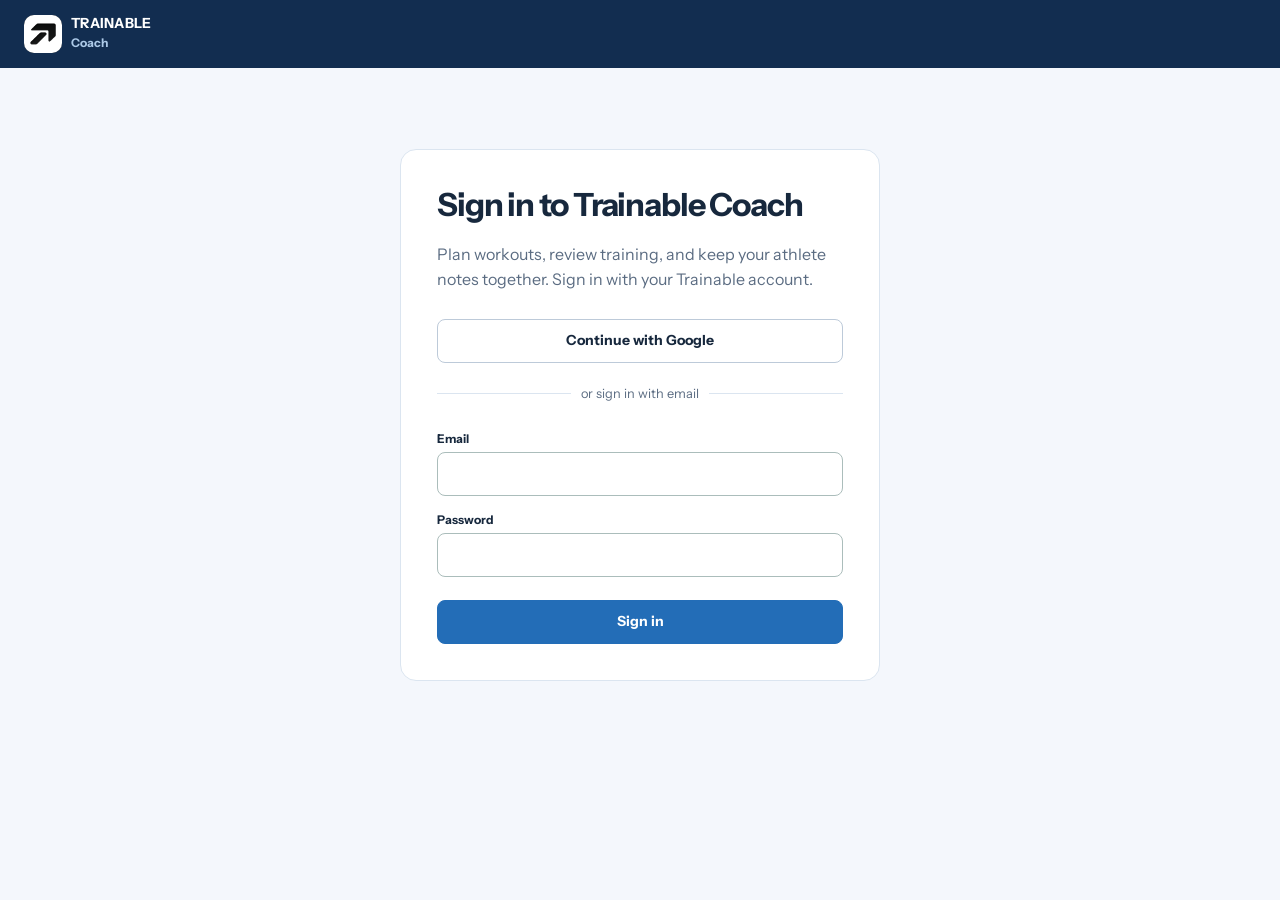
==== coach/index.html @ aab2671f "Publish coach workspace improvements from Trainable PR #53 Static website bundle from merged source " ====
<!doctype html>
<html lang="en">
  <head>
    <meta charset="utf-8" />
    <meta name="viewport" content="width=device-width, initial-scale=1" />
    <meta name="theme-color" content="#123858" />
    <meta name="description" content="Trainable coach workspace: plan with the athlete, with an assistant by your side." />
    <title>Trainable Coach — Athlete workspace</title>
    <meta name="application-name" content="Trainable Coach" />
    <meta name="apple-mobile-web-app-title" content="Trainable Coach" />
    <link rel="icon" href="../assets/trainable-mark-dark.png" type="image/png" />
    <link rel="stylesheet" href="./styles.css?v=20261007-ride-decisions-1" />
    <link rel="stylesheet" href="./workspace.css?v=20261006-performance-1" />
    <link rel="stylesheet" href="./analytics.css?v=20261006-performance-1" />
    <link rel="stylesheet" href="./performance.css?v=20261019-desktop-2" />
    <link rel="stylesheet" href="./redesign.css?v=20261019-coach-workspace-2" />
    <script src="./analytics.js?v=20261019-coach-workspace-1" defer></script>
    <script src="./app.js?v=20261019-coach-workspace-2" defer></script>
  </head>
  <body>
    <a class="skip-link" href="#workspace-title">Skip to main content</a>
    <svg class="icon-defs" xmlns="http://www.w3.org/2000/svg" aria-hidden="true"><symbol id="icon-menu" viewBox="0 0 24 24"><path d="M4 6h16M4 12h16M4 18h16"/></symbol><symbol id="icon-settings" viewBox="0 0 24 24"><path d="M4 7h16M4 17h16"/><circle cx="9" cy="7" r="3"/><circle cx="15" cy="17" r="3"/></symbol><symbol id="icon-tools" viewBox="0 0 24 24"><path d="M4 20V10M12 20V4M20 20v-7M2 10h4M10 4h4M18 13h4"/></symbol><symbol id="icon-search" viewBox="0 0 24 24"><circle cx="10.5" cy="10.5" r="6.5"/><path d="m16 16 5 5"/></symbol><symbol id="icon-chevron" viewBox="0 0 24 24"><path d="m14 6-6 6 6 6"/></symbol><symbol id="icon-overview" viewBox="0 0 24 24"><rect x="3" y="3" width="7" height="7" rx="1.5"/><rect x="14" y="3" width="7" height="7" rx="1.5"/><rect x="3" y="14" width="7" height="7" rx="1.5"/><rect x="14" y="14" width="7" height="7" rx="1.5"/></symbol><symbol id="icon-athletes" viewBox="0 0 24 24"><circle cx="9" cy="8" r="3"/><path d="M3.5 20v-1.5a5.5 5.5 0 0 1 11 0V20M17 5.5a3 3 0 0 1 0 5.8M17 15a4.5 4.5 0 0 1 3.5 4.4V20"/></symbol><symbol id="icon-calendar" viewBox="0 0 24 24"><rect x="3" y="5" width="18" height="16" rx="2"/><path d="M7 3v4M17 3v4M3 10h18M8 15h3"/></symbol><symbol id="icon-connection" viewBox="0 0 24 24"><path d="M10 14a5 5 0 0 0 7.2.2l2.2-2.2a5 5 0 0 0-7.1-7.1l-1.4 1.4M14 10a5 5 0 0 0-7.2-.2l-2.2 2.2a5 5 0 0 0 7.1 7.1l1.4-1.4"/></symbol></svg>
    <header class="topbar">
      <div class="brand-wrap"><a class="brand" href="../" aria-label="Trainable home"><img src="../assets/trainable-mark-dark.png" alt="" /><span class="brand-text">TRAINABLE<small>Coach</small></span></a><button type="button" id="mobile-nav-toggle" class="mobile-nav-toggle" aria-expanded="false" aria-controls="workspace-navigation"><svg class="nav-icon" aria-hidden="true"><use href="#icon-menu"/></svg><span>Menu</span></button><button type="button" id="collapse-nav" class="nav-collapse" aria-label="Collapse navigation" aria-expanded="true" title="Collapse navigation">‹</button></div>
      <nav id="workspace-navigation" class="workspace-nav" aria-label="Coach workspace"><button type="button" id="show-attention" class="workspace-nav-item" aria-current="page"><svg class="nav-icon" aria-hidden="true"><use href="#icon-overview"/></svg><span>Overview</span><span id="attention-badge" class="attention-badge" hidden></span></button><div class="nav-group"><div class="nav-group-row"><button type="button" id="show-athletes" class="workspace-nav-item"><svg class="nav-icon" aria-hidden="true"><use href="#icon-athletes"/></svg><span>Athletes</span><span id="athletes-badge" class="attention-badge" hidden></span></button><button type="button" id="toggle-athletes" class="nav-group-toggle" aria-label="Show athlete list" aria-expanded="false">⌄</button></div><div id="nav-athlete-list" class="nav-sublist" hidden></div></div><button type="button" id="show-devices" class="workspace-nav-item"><svg class="nav-icon" aria-hidden="true"><use href="#icon-connection"/></svg><span>Connections</span></button><div class="nav-group"><button type="button" id="toggle-tools" class="workspace-nav-item" aria-expanded="false"><svg class="nav-icon" aria-hidden="true"><use href="#icon-tools"/></svg><span>Training tools</span><span class="nav-chevron" aria-hidden="true">⌄</span></button><div id="nav-tools-list" class="nav-sublist" hidden><button type="button" data-nav-tool="calendar">Calendar</button><button type="button" data-nav-tool="analysis">Training data</button><button type="button" data-nav-tool="library">Workout library</button><button type="button" data-nav-tool="plan">Plan week</button></div></div><button type="button" id="show-settings" class="workspace-nav-item"><svg class="nav-icon" aria-hidden="true"><use href="#icon-settings"/></svg><span>Settings</span></button></nav>
      <div class="top-actions"><span id="account-name"></span><button id="sign-out" class="quiet" type="button" hidden>Sign out</button></div>
    </header>

    <main id="auth-page" class="auth-page">
      <section class="auth-card" aria-labelledby="auth-title">
        <p class="eyebrow">TRAINABLE COACH</p>
        <h1 id="auth-title">Sign in to Trainable Coach</h1>
        <p>Plan workouts, review training, and keep your athlete notes together. Sign in with your Trainable account.</p>
        <div class="social-actions"><button id="google-sign-in" class="social" type="button">Continue with Google</button></div>
        <div class="divider"><span>or sign in with email</span></div>
        <form id="sign-in-form" novalidate>
          <label for="email">Email</label><input id="email" name="email" type="email" autocomplete="email" required aria-describedby="email-error" /><p id="email-error" class="field-error" role="alert" hidden></p>
          <label for="password">Password</label><input id="password" name="password" type="password" autocomplete="current-password" required aria-describedby="password-error" /><p id="password-error" class="field-error" role="alert" hidden></p>
          <button class="primary full" type="submit">Sign in</button>
        </form>
        <button id="retry-workspace" class="secondary full" type="button" hidden>Try loading the workspace again</button>
        <p id="auth-status" class="status" role="status"></p>
      </section>
    </main>

    <main id="workspace" class="workspace" hidden>
      <div class="workspace-head"><div><p class="eyebrow">COACH WORKSPACE</p><h1 id="workspace-title" tabindex="-1">Dashboard</h1><p id="workspace-subtitle" class="subtle">Review what needs a decision and open the next athlete.</p></div><div class="head-actions"><button id="search-athletes" class="quick-search" type="button"><svg class="nav-icon" aria-hidden="true"><use href="#icon-search"/></svg><span>Search athletes</span><kbd>/</kbd></button><details class="new-menu"><summary>+ New</summary><div class="new-menu-items"><button id="invite-coach" type="button">Invite a coach</button><button id="join-team" type="button">Connect an athlete</button></div></details></div></div>

      <p id="global-status" class="status" role="status"></p>
      <section id="attention-view" class="attention-view" aria-labelledby="attention-title"><div class="attention-head"><div><p class="eyebrow">COACH DESK</p><h2 id="attention-title">Your athletes, at a glance</h2><p id="attention-intro">Open an athlete to inspect training and adjust the plan.</p></div><div class="attention-head-actions"><button id="refresh-attention" type="button" class="secondary">Refresh</button><button id="open-next-attention" type="button" class="primary" hidden>Open next athlete</button></div></div><div id="attention-summary" class="attention-summary" aria-live="polite"></div><section class="dashboard-athletes" aria-labelledby="dashboard-athletes-title"><div class="section-head"><div><p class="eyebrow">YOUR ROSTER</p><h3 id="dashboard-athletes-title">Athletes</h3><p>Open a workspace or go straight to training data.</p></div><button type="button" id="dashboard-all-athletes" class="secondary">All athletes</button></div><div id="dashboard-athlete-list" class="dashboard-athlete-list"></div></section><p id="attention-coverage" class="attention-coverage" hidden></p><div class="dashboard-main"><div class="queue-panel"><div class="attention-queue-head"><div><p class="eyebrow">NEEDS YOUR ATTENTION</p><h3>Review queue</h3><p>Open an item to see the evidence and decide what to do.</p></div><div class="attention-filters" role="group" aria-label="Attention filter"><button type="button" data-attention-filter="open" aria-pressed="true">Open</button><button type="button" data-attention-filter="all" aria-pressed="false">All</button><button type="button" data-attention-filter="reviewed" aria-pressed="false">Reviewed</button></div></div><div id="attention-list" class="attention-list" aria-live="polite"></div></div><section id="training-trend" class="training-trend" aria-label="Recent recorded training" hidden></section></div></section>
      <section id="devices-view" class="devices-view" aria-labelledby="devices-title" hidden><div class="devices-heading"><p class="eyebrow">YOUR ACCOUNT / DATA SOURCES</p><h2 id="devices-title">Account connections</h2><p>Manage the training sources connected to your account. Open an athlete’s workspace to inspect the training they have shared with you.</p></div><div id="devices-content" aria-live="polite"></div></section>
      <section id="settings-view" class="coach-settings" aria-labelledby="settings-title" hidden><div class="settings-shell"><aside class="settings-index"><strong>Workspace settings</strong><button type="button" data-settings-section="coach-display">Display</button><button type="button" data-settings-section="coach-account">Account</button></aside><div class="settings-content"><section id="coach-display" class="settings-card"><p class="eyebrow">DISPLAY</p><h2 id="settings-title">Coach workspace</h2><p>Choose how the desktop workspace opens. These choices are saved in this browser.</p><label class="settings-choice"><input id="setting-compact-nav" type="checkbox"><span><strong>Start with compact navigation</strong><small>The sidebar opens collapsed next time.</small></span></label><label class="settings-choice"><input id="setting-chart-points" type="checkbox"><span><strong>Show points on training charts</strong><small>Makes each recorded day easier to inspect.</small></span></label></section><section id="coach-account" class="settings-card"><p class="eyebrow">ACCOUNT</p><h2>Signed-in account</h2><p id="settings-email"></p><button type="button" id="settings-sign-out" class="secondary">Sign out</button></section></div></div></section>
      <div class="split-pane">
        <aside class="roster-pane" aria-labelledby="roster-title"><div class="pane-heading"><div><p class="eyebrow">YOUR TEAM</p><h2 id="roster-title">Athlete directory</h2><p>Find a person and open their training workspace.</p></div><span id="roster-count"></span></div><div class="roster-toolbar"><div class="roster-search"><label for="roster-query">Search athletes</label><input id="roster-query" type="search" placeholder="Search by name" autocomplete="off" /></div><details class="roster-filters"><summary>Filters</summary><label for="roster-sport">Sport</label><select id="roster-sport"><option value="">All sports</option></select></details></div><div class="roster-table-head" aria-hidden="true"><span>Athlete</span><span>Primary sport</span><span>Access</span><span>Workspace</span></div><div id="roster-list" class="roster-list" aria-label="Athletes"></div><div class="roster-pagination"><span id="roster-range"></span><div><button type="button" class="secondary small-button" data-roster-page="-1">Previous</button><button type="button" class="secondary small-button" data-roster-page="1">Next</button></div></div></aside>
        <section id="athlete-pane" class="athlete-pane" tabindex="-1"></section>
      </div>
    </main>

    <div id="drawer-backdrop" class="drawer-backdrop" hidden></div>
    <section id="drawer" class="drawer" aria-modal="true" role="dialog" aria-labelledby="drawer-title" hidden><div class="drawer-head"><div><p id="drawer-kicker" class="eyebrow"></p><h2 id="drawer-title"></h2></div><button id="close-drawer" class="quiet" type="button" aria-label="Close panel">Close</button></div><div id="drawer-body" class="drawer-body"></div></section>
    <dialog id="revoke-dialog"><form method="dialog"><h2 id="revoke-title">Remove coach access?</h2><p id="revoke-copy">This coach will no longer see your training or prescribe sessions.</p><div class="dialog-actions"><button id="keep-access" value="cancel" class="secondary">Keep access</button><button value="confirm" class="danger">Remove access</button></div></form></dialog>
    <dialog id="discard-dialog"><form method="dialog"><h2>Discard this draft?</h2><p>Your unsaved changes to this page will be lost.</p><div class="dialog-actions"><button id="keep-draft" value="cancel" class="secondary">Keep editing</button><button value="confirm" class="danger">Discard draft</button></div></form></dialog>
    <dialog id="archive-note-dialog"><form method="dialog"><h2>Archive this athlete note?</h2><p>It will stop appearing in the profile and future assistant drafts.</p><div class="dialog-actions"><button id="keep-note" value="cancel" class="secondary">Keep note</button><button value="confirm" class="danger">Archive note</button></div></form></dialog>
    <dialog id="reset-week-dialog" aria-labelledby="reset-week-title" aria-describedby="reset-week-copy"><form method="dialog"><h2 id="reset-week-title">Delete planned week?</h2><p id="reset-week-copy"></p><div class="dialog-actions"><button id="cancel-reset-week" value="cancel" class="secondary">Keep week</button><button value="confirm" class="danger">Delete planned days</button></div></form></dialog>
    <dialog id="remove-garmin-dialog" aria-labelledby="remove-garmin-title"><form method="dialog"><h2 id="remove-garmin-title">Remove Garmin Connect?</h2><p>This removes the Garmin connection and imported Garmin workouts from Trainable. Your Strava and Apple Health data stays as it is.</p><div class="dialog-actions"><button id="keep-garmin" value="cancel" class="secondary">Keep Garmin</button><button value="confirm" class="danger">Remove Garmin data</button></div></form></dialog>
    <dialog id="remove-intervals-dialog" aria-labelledby="remove-intervals-title"><form method="dialog"><h2 id="remove-intervals-title">Disconnect Intervals.icu?</h2><p>Trainable will revoke its Intervals.icu access and delete imported activities and wellness data from your account.</p><div class="dialog-actions"><button id="keep-intervals" value="cancel" class="secondary">Keep connected</button><button value="confirm" class="danger">Disconnect and delete data</button></div></form></dialog>
  </body>
</html>
---- coach/styles.css ----
@font-face { font-family:'Instrument Sans'; font-style:normal; font-weight:400; font-display:swap; src:url('../assets/fonts/InstrumentSans-Regular.ttf') format('truetype'); }
@font-face { font-family:'Instrument Sans'; font-style:normal; font-weight:500 700; font-display:swap; src:url('../assets/fonts/InstrumentSans-Bold.ttf') format('truetype'); }
@font-face { font-family:'IBM Plex Mono'; font-style:normal; font-weight:400; font-display:swap; src:url('../assets/fonts/IBMPlexMono-Regular.ttf') format('truetype'); }
@font-face { font-family:'IBM Plex Mono'; font-style:normal; font-weight:500 700; font-display:swap; src:url('../assets/fonts/IBMPlexMono-Bold.ttf') format('truetype'); }
:root{--paper:#f4f2ed;--surface:#fffefa;--ink:#161b18;--muted:#5d6762;--line:#d9ddd4;--green:#335c45;--green-soft:#e8efe9;--amber:#916922;--amber-soft:#f6eedb;--red:#9b4239;--red-soft:#fbebe8;--vp-narrow:375px;--vp-medium:768px;--vp-wide:1280px;font-family:'Instrument Sans',sans-serif;color:var(--ink);background:var(--paper)}
*{box-sizing:border-box}html,body{margin:0;min-width:0;width:100%}body{min-height:100vh}button,input,textarea,select{font:inherit}button{cursor:pointer;min-height:44px}button:disabled{cursor:wait}a{color:inherit}h1,h2,h3,p{margin-top:0}h1,h2,h3{letter-spacing:-.035em}h1{font-size:clamp(2.2rem,4vw,3.5rem);line-height:1.04}h2{font-size:1.28rem}h3{font-size:1rem}p{line-height:1.5}small,.subtle{color:var(--muted)}[hidden]{display:none!important}:focus-visible{outline:3px solid #6d9d77;outline-offset:2px}.eyebrow{font:700 .73rem 'IBM Plex Mono',monospace;letter-spacing:.075em;color:var(--green);margin-bottom:12px}
.topbar{width:100%;min-height:70px;padding:12px clamp(18px,3.5vw,54px);border-bottom:1px solid var(--line);display:flex;align-items:center;gap:26px;background:var(--surface)}.brand{display:inline-flex;align-items:center;gap:9px;font-size:.92rem;font-weight:700;letter-spacing:.08em;text-decoration:none}.brand img{height:31px;width:31px;object-fit:contain}.product-name{border-left:1px solid var(--line);padding-left:26px;color:var(--muted);font-size:.91rem}.top-actions{margin-left:auto;display:flex;align-items:center;gap:12px;color:var(--muted);font-size:.84rem}.top-actions span{max-width:180px;overflow:hidden;text-overflow:ellipsis;white-space:nowrap}
.primary,.secondary,.quiet,.social,.danger{border-radius:7px;padding:0 17px;font-weight:600;border:1px solid transparent;transition:background .15s ease,color .15s ease,border-color .15s ease}.primary{background:var(--green);color:#fff}.primary:hover{background:#244b34}.secondary{background:var(--surface);border-color:#bfc8bf;color:var(--ink)}.secondary:hover,.social:hover{background:#edf1eb}.quiet{background:transparent;color:var(--green);padding-inline:10px}.quiet:hover{background:var(--green-soft)}.danger{background:var(--red);color:#fff}.danger:hover{background:#7e3029}.social{background:var(--surface);border-color:var(--line);width:100%}.full{width:100%}.small-button{min-height:44px;padding:0 12px;font-size:.87rem}.icon-button{min-width:44px;min-height:44px;padding:0 10px;border:1px solid var(--line);border-radius:6px;background:var(--surface);font-size:.95rem}
.auth-page{max-width:var(--vp-wide);width:100%;padding:clamp(30px,8vh,92px) 18px;margin:0 auto}.auth-card{max-width:445px;margin:auto;background:var(--surface);padding:clamp(24px,4vw,40px);border:1px solid var(--line);border-radius:11px}.auth-card h1{font-size:2.2rem;margin-bottom:18px}.auth-card>p:not(.eyebrow){color:var(--muted)}.social-actions{display:grid;gap:9px;margin:27px 0 22px}.divider{text-align:center;border-top:1px solid var(--line);margin:30px 0 15px}.divider span{background:var(--surface);padding:0 10px;position:relative;top:-11px;font-size:.8rem;color:var(--muted)}label{display:block;font-size:.82rem;font-weight:700;margin-bottom:7px}input,textarea,select{width:100%;border:1px solid #bfc8bf;background:#fff;color:var(--ink);border-radius:6px;padding:11px 12px;min-height:44px}textarea{resize:vertical;line-height:1.45}input:focus,textarea:focus,select:focus{outline:2px solid #6d9d77;outline-offset:1px}input[aria-invalid=true],textarea[aria-invalid=true]{border-color:var(--red)}#sign-in-form input{margin-bottom:15px}#sign-in-form button{margin-top:8px}.field-error{color:var(--red);font-size:.82rem;margin:-9px 0 15px}.status{min-height:20px;color:var(--green);font-size:.87rem;margin:12px 0 0}.status.is-error{color:var(--red)}
.workspace{max-width:var(--vp-wide);width:100%;margin:0 auto;padding:36px clamp(16px,3vw,34px) 70px}.workspace-head{display:flex;align-items:end;justify-content:space-between;gap:20px;margin-bottom:22px}.workspace-head h1{margin-bottom:7px}.workspace-head .subtle{margin:0}.head-actions{display:flex;gap:8px;flex-wrap:wrap}.split-pane{display:grid;grid-template-columns:248px minmax(0,1fr);border:1px solid var(--line);background:var(--surface);border-radius:10px;overflow:hidden;min-height:640px}.roster-pane{border-right:1px solid var(--line);display:flex;flex-direction:column}.pane-heading{padding:21px 18px 13px;display:flex;justify-content:space-between;align-items:center}.pane-heading h2{font-size:1rem;margin:0}.pane-heading span{font:.75rem 'IBM Plex Mono',monospace;color:var(--muted)}.roster-list{display:grid;align-content:start;gap:3px;padding:0 8px}.roster-item{display:block;width:100%;text-align:left;background:transparent;border:1px solid transparent;padding:12px 11px;border-radius:7px;min-height:67px}.roster-item:hover{background:#f3f5f0}.roster-item.active{background:var(--green-soft);border-color:#d3e0d6}.roster-item strong,.roster-item small{display:block}.roster-item strong{font-size:.9rem}.roster-item small{font-size:.76rem;margin-top:4px}.roster-foot{margin-top:auto;padding:20px 18px;border-top:1px solid var(--line);font-size:.77rem;line-height:1.5;color:var(--muted)}.athlete-pane{min-width:0;padding:26px clamp(18px,3vw,36px)}.athlete-top{display:flex;align-items:start;justify-content:space-between;gap:18px}.athlete-top h2{font-size:2rem;margin:0 0 6px}.athlete-top p{margin:0;color:var(--muted)}.athlete-actions{display:flex;flex-wrap:wrap;gap:8px;justify-content:flex-end}.metrics{display:grid;grid-template-columns:repeat(4,minmax(0,1fr));gap:1px;background:var(--line);border:1px solid var(--line);border-radius:8px;overflow:hidden;margin:28px 0}.metric{background:#f7f8f4;padding:15px 16px}.metric span{display:block;color:var(--muted);font:.73rem 'IBM Plex Mono',monospace;margin-bottom:7px}.metric strong{font-size:1.45rem;letter-spacing:-.035em}.metric small{display:block;font-size:.74rem;margin-top:2px}.section-head{display:flex;align-items:baseline;justify-content:space-between;gap:10px;margin:25px 0 12px}.section-head h3{font-size:1.15rem;margin:0}.section-head small{font:.75rem 'IBM Plex Mono',monospace}.week-list,.meeting-list,.activity-list{border:1px solid var(--line);border-radius:8px;overflow:hidden}.week-row{display:grid;grid-template-columns:62px minmax(0,1fr) auto;gap:14px;align-items:center;padding:11px 14px;border-bottom:1px solid var(--line);min-height:68px}.week-row:last-child,.meeting-row:last-child,.activity-row:last-child{border-bottom:0}.day-label{font:700 .76rem 'IBM Plex Mono',monospace;color:var(--muted)}.workout-title{font-weight:700;font-size:.91rem;margin-bottom:4px}.workout-sub{font-size:.8rem;color:var(--muted)}.workout-meta{font:.8rem 'IBM Plex Mono',monospace;text-align:right;white-space:nowrap}.workout-meta span{display:block;color:var(--muted);font-family:'Instrument Sans',sans-serif;font-size:.72rem;margin-top:4px}.workout-meta .coach-owned{color:var(--green);font-weight:700}.week-row.empty{background:#fbfcf9}.week-row.empty .workout-title{color:var(--muted);font-weight:400}.meeting-row,.activity-row{padding:13px 15px;border-bottom:1px solid var(--line)}.meeting-row strong,.activity-row strong{font-size:.88rem}.meeting-row p{font-size:.83rem;color:var(--muted);margin:5px 0}.meeting-row small,.activity-row small{font-size:.75rem;color:var(--muted)}.meeting-changes{display:grid;gap:6px;margin-top:10px}.meeting-changes button{text-align:left;background:var(--green-soft);border:0;border-radius:5px;padding:9px 11px;min-height:44px;color:var(--green);font-size:.8rem}.list-empty{padding:20px;color:var(--muted);font-size:.85rem}.two-column{display:grid;grid-template-columns:1fr 1fr;gap:18px}.foot-note{font-size:.77rem;color:var(--muted);margin:18px 0 0}
.drawer-backdrop{position:fixed;inset:0;background:rgba(13,22,16,.42);z-index:10}.drawer{position:fixed;right:0;top:0;bottom:0;width:min(100%,560px);background:var(--surface);z-index:11;display:flex;flex-direction:column;box-shadow:-12px 0 32px rgba(0,0,0,.12)}.drawer-head{padding:22px 25px;border-bottom:1px solid var(--line);display:flex;align-items:start;justify-content:space-between;gap:12px}.drawer-head .eyebrow{margin-bottom:6px}.drawer-head h2{font-size:1.45rem;margin:0}.drawer-body{overflow-y:auto;padding:24px 25px 36px}.drawer-body>p:first-child{color:var(--muted)}.form-group{margin-bottom:18px}.helper{font-size:.78rem;color:var(--muted);margin:7px 0 0}.form-actions{display:flex;gap:9px;flex-wrap:wrap;margin-top:20px}.form-error{color:var(--red);font-size:.82rem;margin:8px 0}.form-success{color:var(--green);font-size:.82rem;margin:8px 0}.callout{border-left:3px solid var(--green);background:var(--green-soft);padding:11px 14px;color:#2c4b38;font-size:.83rem;line-height:1.45;margin:14px 0}.callout.warning{background:var(--amber-soft);border-color:var(--amber);color:#684e22}.block-list{display:grid;gap:8px}.block-row{display:grid;grid-template-columns:minmax(0,1.2fr) minmax(0,1fr) 82px auto;gap:7px;align-items:end;background:#f8f9f6;border:1px solid var(--line);border-radius:7px;padding:10px}.block-row label{font-size:.72rem;margin-bottom:4px}.block-row select,.block-row input{min-width:0}.block-row .move-controls{display:flex;gap:4px}.block-row .move-controls button{min-width:44px}.block-row.dragging{opacity:.45}.block-row.drag-target{border-color:var(--green);background:var(--green-soft)}.builder-total{display:flex;justify-content:space-between;border-top:1px solid var(--line);padding:13px 0;margin-top:12px;font-size:.88rem}.prompt-box{background:#f5f7f1;border:1px solid var(--line);padding:14px;border-radius:8px;margin:0 0 22px}.prompt-box textarea{min-height:82px}.prompt-box button{margin-top:10px}.invite-code{font:700 .95rem 'IBM Plex Mono',monospace;word-break:break-all;border:1px dashed #9caf9d;background:#f7faf6;border-radius:6px;padding:14px;margin:12px 0}#revoke-dialog{border:1px solid var(--line);border-radius:10px;padding:24px;max-width:min(94vw,440px);box-shadow:0 18px 50px #0002}#revoke-dialog::backdrop{background:#0006}.dialog-actions{display:flex;gap:9px;justify-content:flex-end;margin-top:20px}
.drawer.page-mode{position:static;z-index:auto;width:100%;max-width:860px;min-height:calc(100vh - 70px);margin:0 auto;background:transparent;box-shadow:none}.drawer.page-mode .drawer-head{padding:36px clamp(18px,3vw,34px) 22px}.drawer.page-mode .drawer-head h2{font-size:2rem}.drawer.page-mode .drawer-body{overflow:visible;padding:25px clamp(18px,3vw,34px) 70px}.drawer.page-mode .prompt-box{background:var(--surface)}
@media(max-width:767.98px){.topbar{min-height:62px;padding:8px 16px;gap:11px}.product-name{padding-left:12px;font-size:.78rem}.top-actions span{display:none}.workspace{padding:25px 13px 60px}.workspace-head{align-items:start;display:block}.workspace-head h1{font-size:2.5rem}.head-actions{margin-top:18px}.split-pane{display:block;min-height:0}.roster-pane{border-right:0;border-bottom:1px solid var(--line)}.pane-heading{padding:16px 15px 8px}.roster-list{display:flex;overflow-x:auto;padding:0 8px 10px}.roster-item{flex:0 0 150px}.roster-foot{display:none}.athlete-pane{padding:22px 15px}.athlete-top{display:block}.athlete-top h2{font-size:1.7rem}.athlete-actions{justify-content:flex-start;margin-top:17px}.metrics{grid-template-columns:repeat(2,minmax(0,1fr));margin:21px 0}.week-row{grid-template-columns:40px minmax(0,1fr) auto;gap:8px;padding:11px 9px}.workout-meta{font-size:.72rem}.two-column{display:block}.two-column>section{margin-top:20px}.drawer{width:100%}.drawer-head,.drawer-body{padding-left:17px;padding-right:17px}.block-row{grid-template-columns:minmax(0,1fr) minmax(0,1fr);}.block-row .move-controls{grid-column:1 / 3}.block-row .move-controls button{flex:1}}
@media(max-width:390px){.product-name{display:none}.week-row{grid-template-columns:37px minmax(0,1fr) 58px}.workout-title{font-size:.82rem}.workout-sub{font-size:.73rem}.workout-meta span{font-size:.67rem}.metric{padding:12px}}
@media(prefers-reduced-motion:reduce){*{transition:none!important;scroll-behavior:auto!important}}
.profile-notes{margin-top:28px}.profile-notes .section-head{margin-bottom:4px}.profile-notes>.helper{margin:0 0 12px}.note-row{display:flex;justify-content:space-between;align-items:start;gap:14px;padding:14px 15px;border-bottom:1px solid var(--line)}.note-row:last-child{border-bottom:0}.note-row small{font:.72rem 'IBM Plex Mono',monospace;color:var(--green)}.note-row p{font-size:.86rem;margin:5px 0 0;overflow-wrap:anywhere}.note-row button{flex:0 0 auto}
.week-edit-list{display:grid;gap:11px;margin:20px 0}.week-edit-day{border:1px solid var(--line);border-radius:9px;background:var(--surface);padding:16px}.week-edit-day.locked{background:#f4f5f1;color:var(--muted)}.week-edit-day.locked p{margin:7px 0 3px;color:var(--ink);font-weight:600}.week-edit-heading{display:flex;justify-content:space-between;gap:12px;align-items:baseline}.week-edit-heading strong{font-size:1.06rem}.week-edit-heading span{font:.76rem 'IBM Plex Mono',monospace;color:var(--muted)}.week-day-choice{margin:14px 0 8px}.week-day-choice label{margin-bottom:5px}.week-edit-day details{border-top:1px solid var(--line);margin-top:13px;padding-top:8px}.week-edit-day summary{cursor:pointer;min-height:44px;display:flex;align-items:center;font-size:.86rem;font-weight:700;color:var(--green)}.week-day-details{padding:8px 0 2px}.week-day-details .block-list{margin-bottom:10px}.week-review{border-top:1px solid var(--line);padding:22px 0 0}.week-review>div:first-child{display:flex;justify-content:space-between;align-items:baseline;gap:12px}.week-review>div:first-child strong{font-size:1.5rem}.week-review p{font-size:.85rem;color:var(--muted)}.week-review>button{margin:8px 8px 0 0}.acknowledge{display:flex;align-items:center;gap:11px;min-height:44px;margin:0;font-size:.83rem;cursor:pointer}.acknowledge input{width:22px;height:22px;min-height:22px;flex:0 0 auto}#archive-note-dialog{border:1px solid var(--line);border-radius:10px;padding:24px;max-width:min(94vw,440px);box-shadow:0 18px 50px #0002}#archive-note-dialog::backdrop{background:#0006}
@media(max-width:767.98px){.note-row{display:block}.note-row button{margin-top:7px}.week-edit-day{padding:13px}.week-edit-heading{align-items:start}.week-review>button{width:100%;margin-right:0}}
#reset-week-dialog{border:1px solid var(--line);border-radius:10px;padding:24px;max-width:min(94vw,460px);box-shadow:0 18px 50px #0002}#reset-week-dialog::backdrop{background:#0006}.reset-week-action{border-top:1px solid var(--line);margin-top:28px;padding-top:16px}.reset-week-action p{font-size:.84rem;color:var(--muted);margin:0 0 4px}.reset-week-action .quiet{color:var(--red);padding-left:0}.reset-week-action .quiet:hover{background:transparent;text-decoration:underline}
@media(max-width:767.98px){#reset-week-dialog .dialog-actions{flex-direction:column}#reset-week-dialog .dialog-actions button{width:100%}}

/* Coach desk: an editorial overview with the plan and its coaching context side by side. */
:root{--paper:#f3f1eb;--surface:#fffefa;--ink:#17211c;--muted:#58635d;--line:#dce0d9;--green:#315b43;--green-soft:#edf3ed}
.topbar{min-height:76px;background:var(--paper);border-bottom-color:#d5dad1}
.brand{letter-spacing:.11em}.product-name{color:var(--ink);font-weight:600}
.primary{background:var(--ink);border-color:var(--ink)}.primary:hover{background:#304237;border-color:#304237}
.secondary{background:transparent;border-color:#aeb9af}.secondary:hover{background:#e8eee8}
.eyebrow{font-size:.75rem;letter-spacing:.085em}
.heading-period{color:#7aa183}
.auth-page{max-width:1200px;display:grid;grid-template-columns:minmax(0,1.15fr) minmax(360px,.85fr);gap:clamp(32px,5vw,80px);align-items:center;padding:clamp(32px,6vw,78px) clamp(18px,3vw,34px)}
.auth-intro{background:var(--ink);color:var(--surface);padding:clamp(32px,5vw,64px);min-height:520px;display:flex;flex-direction:column;justify-content:center;border-radius:17px;position:relative;overflow:hidden}
.auth-intro::after{content:"";position:absolute;width:220px;height:220px;right:-76px;bottom:-84px;border:1px solid rgba(201,224,200,.32);border-radius:50%;box-shadow:0 0 0 42px rgba(201,224,200,.035),0 0 0 84px rgba(201,224,200,.035);pointer-events:none}
.auth-intro .eyebrow{color:#9cc3a5}.auth-intro h1{font-size:clamp(2.8rem,5vw,5.4rem);line-height:1.03;max-width:660px;margin:12px 0 26px}.auth-intro h1 em{font-style:normal;color:#acd0b4}
.auth-intro>p:not(.eyebrow){font-size:1rem;color:#d2ded3;max-width:480px;line-height:1.55}
.auth-steps{display:grid;grid-template-columns:repeat(3,minmax(0,1fr));gap:12px;margin-top:42px;padding-top:18px;border-top:1px solid #506155;font:.75rem 'IBM Plex Mono',monospace;color:#b7cbb9}.auth-steps span{line-height:1.45}
.auth-card{width:100%;max-width:460px;box-shadow:0 18px 46px rgba(24,38,28,.06);border-color:#e3e6df;border-radius:15px;padding:clamp(24px,3vw,42px)}
.auth-card h2{font-size:clamp(1.8rem,2.7vw,2.3rem);line-height:1.12;margin:0 0 14px}.auth-card>p:not(.eyebrow){font-size:.92rem}
.workspace{max-width:1420px;padding-top:42px}.workspace-head{align-items:center;margin-bottom:29px}.workspace-head h1{font-size:clamp(2.4rem,3.9vw,4rem);margin-bottom:8px}.workspace-head .subtle{font-size:.96rem}.head-actions{align-items:center}.head-actions button{white-space:nowrap}
.split-pane{grid-template-columns:270px minmax(0,1fr);min-height:750px;border-color:#d8ddd5;border-radius:14px;box-shadow:0 16px 50px rgba(28,38,30,.045)}
.roster-pane{background:#fafbf8}.pane-heading{padding:25px 20px 15px}.pane-heading h2{font-size:1rem}.pane-heading span{font-size:.75rem}
.roster-search{padding:0 14px 18px}.roster-search label{font-size:.75rem;color:var(--muted);margin-left:6px}.roster-search input{background:var(--surface);border-color:#cbd2c8;border-radius:8px;padding:10px 12px}
.roster-list{gap:3px;padding:0 9px 18px}.roster-item{display:grid;grid-template-columns:40px minmax(0,1fr) 12px;align-items:center;gap:10px;min-height:68px;padding:10px;border-radius:9px}.roster-item.active{background:#e9f0e8;border-color:#d0dfd1}.roster-item:hover{background:#f0f4ee}.roster-avatar{display:grid;place-items:center;width:40px;height:40px;border-radius:50%;background:#d7e3d8;color:#335841;font-size:.79rem;font-weight:700}.roster-copy{min-width:0}.roster-copy strong{font-size:.88rem;white-space:nowrap;overflow:hidden;text-overflow:ellipsis}.roster-copy small{font-size:.75rem;white-space:nowrap;overflow:hidden;text-overflow:ellipsis}.roster-arrow{color:#78947c;font-size:1.2rem}.roster-empty{padding:17px 13px;font-size:.85rem}.roster-empty p{color:var(--muted);margin:5px 0 12px}
.roster-foot{padding:20px;color:#65716a;background:#f6f8f4}
.athlete-pane{padding:clamp(24px,3vw,42px);outline:none}.athlete-pane:focus-visible{outline:3px solid #6d9d77;outline-offset:-3px}.mobile-back{display:none}
.athlete-top{align-items:end;gap:24px}.athlete-identity .eyebrow{margin-bottom:9px}.athlete-top h2{font-size:clamp(2.25rem,3.2vw,3.7rem);line-height:1.03;margin:0 0 9px}.athlete-top p:not(.eyebrow){font-size:.9rem}.athlete-actions{max-width:420px;gap:8px}.athlete-actions button{white-space:nowrap}
.decision-strip{display:grid;grid-template-columns:5px minmax(0,1fr);gap:19px;background:#edf2eb;border-radius:11px;padding:19px 22px;margin:29px 0 23px}.decision-marker{background:#5b8b65;border-radius:5px}.decision-strip .eyebrow{margin-bottom:5px}.decision-strip strong{display:block;font-size:1.08rem;letter-spacing:-.015em}.decision-strip p:last-child{font-size:.85rem;color:#4b6252;margin:5px 0 0;max-width:680px}
.metrics{margin:0 0 33px;border-radius:9px}.metric{background:#fafbf8;min-height:102px;padding:16px 17px}.metric span{font-size:.75rem}.metric strong{font-size:1.55rem}.metric small{font-size:.75rem;line-height:1.35}
.athlete-content{display:grid;grid-template-columns:minmax(0,1.38fr) minmax(270px,.9fr);gap:clamp(22px,3vw,46px);align-items:start}.planning-column,.context-column{min-width:0}.section-head{align-items:end;margin:0 0 14px}.section-head .eyebrow{margin-bottom:4px}.section-head h3{font-size:1.45rem;line-height:1.12}.section-head small{font-size:.75rem}.week-summary{display:grid;grid-template-columns:repeat(3,1fr);gap:0;border:1px solid var(--line);border-radius:9px 9px 0 0;background:#f8faf6}.week-summary>div{display:flex;align-items:baseline;gap:7px;padding:13px 15px;border-right:1px solid var(--line);white-space:nowrap}.week-summary>div:last-child{border-right:0}.week-summary strong{font-size:1.2rem;letter-spacing:-.025em}.week-summary span{font-size:.73rem;color:var(--muted)}
.week-list{border-radius:0 0 9px 9px;border-top:0}.week-row{min-height:70px;padding:11px 13px}.day-label{font-size:.76rem}.workout-title{font-size:.91rem}.workout-sub{font-size:.77rem}.workout-meta{font-size:.78rem}.workout-meta span{font-size:.75rem}.foot-note{margin-top:12px}
.recent-section,.calls-section{margin-top:35px}.profile-notes{margin:0}.profile-notes .section-head,.calls-section .section-head{align-items:center}.profile-notes>.helper{margin:0 0 13px;font-size:.79rem}.meeting-list,.activity-list{background:var(--surface)}.list-empty{padding:18px}.list-empty p{margin:6px 0 12px}.meeting-row p,.activity-row strong,.note-row p{font-size:.85rem}
@media(max-width:1050px){.athlete-content{grid-template-columns:1fr}.context-column{display:grid;grid-template-columns:1fr 1fr;gap:20px}.calls-section{margin-top:0}.athlete-actions{max-width:330px}.auth-steps{grid-template-columns:1fr;gap:5px;margin-top:25px}}
@media(max-width:767.98px){.topbar{min-height:62px}.auth-page{display:block;padding:14px 13px 36px}.auth-intro{min-height:0;padding:23px 25px;border-radius:13px 13px 0 0}.auth-intro h1{font-size:2rem;margin:3px 0 0}.auth-intro>p:not(.eyebrow),.auth-steps{display:none}.auth-card{max-width:none;border-radius:0 0 13px 13px;border-top:0;box-shadow:none;padding:24px 23px}.auth-card h2{font-size:1.75rem}.auth-card .social-actions{margin:23px 0 18px}.workspace{padding:23px 13px 60px}.workspace-head{margin-bottom:22px}.workspace-head h1{font-size:2.55rem}.workspace-head .subtle{font-size:.88rem}.head-actions{margin-top:18px}.head-actions button{flex:1;min-width:0;font-size:.83rem;padding-inline:9px}.split-pane{display:block;min-height:0;border-radius:12px}.roster-pane{border:0;min-height:400px}.pane-heading{padding:21px 18px 13px}.roster-search{padding:0 16px 18px}.roster-list{display:grid;overflow:visible;padding:0 9px 20px}.roster-item{min-height:72px}.roster-foot{margin-top:0}.athlete-pane{display:none;padding:23px 16px}.workspace.mobile-detail-open .workspace-head,.workspace.mobile-detail-open .roster-pane{display:none}.workspace.mobile-detail-open .athlete-pane{display:block}.workspace.mobile-detail-open .split-pane{border:0;box-shadow:none;background:transparent}.workspace.mobile-detail-open{padding-top:10px}.mobile-back{display:inline-flex;align-items:center;margin:0 0 22px;padding:0;color:var(--green)}.athlete-top{display:block}.athlete-top h2{font-size:2.45rem}.athlete-actions{max-width:none;display:grid;grid-template-columns:1fr 1fr;justify-content:stretch;margin-top:23px}.athlete-actions .primary{grid-column:1 / -1}.athlete-actions .quiet{grid-column:1 / -1;justify-self:start}.decision-strip{margin:23px 0;padding:16px;gap:13px}.decision-strip strong{font-size:1rem}.metrics{grid-template-columns:repeat(2,minmax(0,1fr));margin-bottom:29px}.metric{min-height:95px;padding:13px}.metric strong{font-size:1.35rem}.athlete-content,.context-column{display:block}.section-head h3{font-size:1.35rem}.week-summary>div{display:block;padding:10px 8px;text-align:center}.week-summary strong,.week-summary span{display:block}.week-summary span{font-size:.71rem}.week-row{grid-template-columns:39px minmax(0,1fr) 59px;gap:8px;padding:11px 9px}.workout-title{font-size:.84rem}.workout-sub{font-size:.74rem}.workout-meta{font-size:.72rem}.context-column{margin-top:35px}.calls-section{margin-top:33px}.profile-notes .section-head,.calls-section .section-head{align-items:center}.profile-notes .section-head button,.calls-section .section-head button{padding-inline:7px}.drawer{width:100%}}

.week-section .section-head{align-items:end;gap:12px}.calendar-controls{display:flex;align-items:center;gap:8px}.calendar-controls span{font:.76rem 'IBM Plex Mono',monospace;color:var(--muted);white-space:nowrap}.calendar-controls button{min-width:44px;padding:0}.calendar-controls button:disabled{opacity:.45;cursor:default}
.calendar-grid{display:grid;grid-template-columns:repeat(7,minmax(0,1fr));border:1px solid var(--line);border-top:0;border-radius:0 0 9px 9px;overflow:hidden;background:var(--surface)}
.calendar-day{display:flex;flex-direction:column;align-items:stretch;gap:8px;text-align:left;min-width:0;min-height:126px;padding:10px 7px;border:0;border-right:1px solid var(--line);background:var(--surface);border-radius:0;color:var(--ink)}.calendar-day:last-child{border-right:0}.calendar-day:hover{background:#f4f8f2}.calendar-day.selected{background:#edf3ed;box-shadow:inset 0 0 0 2px #72997a}.calendar-day.today .calendar-date strong{color:var(--green)}.calendar-date{display:flex;align-items:baseline;gap:5px;font-size:.73rem;color:var(--muted)}.calendar-date strong{font-size:.99rem;color:var(--ink)}
.calendar-session{display:block;min-width:0;padding:7px 6px;border-left:3px solid #8ba999;background:#f1f6f0;border-radius:3px}.calendar-session.coach-owned{border-color:#315b43;background:#e8f0e7}.calendar-session strong,.calendar-session small{display:block;white-space:nowrap;overflow:hidden;text-overflow:ellipsis}.calendar-session strong{font-size:.72rem}.calendar-session small{font-size:.68rem;color:var(--muted);margin-top:3px}.calendar-open{font-size:.72rem;color:#53775b;margin:auto 0 0}.calendar-day:not(.selected) .calendar-open{opacity:.85}
.selected-day{border:1px solid var(--line);border-radius:9px;background:#fbfcf9;margin-top:12px;padding:16px 18px}.selected-day-heading{display:flex;justify-content:space-between;align-items:center;gap:12px}.selected-day-heading .eyebrow{margin-bottom:3px}.selected-day-heading h4{font-size:1.08rem;margin:0}.selected-empty{font-size:.85rem;color:var(--muted);margin:15px 0 0}.selected-workout{display:flex;justify-content:space-between;gap:16px;border-top:1px solid var(--line);padding-top:13px;margin-top:13px}.selected-workout .eyebrow{margin-bottom:5px}.selected-workout h4{margin:0 0 4px;font-size:.95rem}.selected-workout p:last-child{color:var(--muted);font-size:.82rem;margin:0}.selected-workout>strong{white-space:nowrap;font:.8rem 'IBM Plex Mono',monospace}
.recent-section{margin-top:34px}.context-column{margin-top:34px}
@media(max-width:1050px){.calendar-day{min-height:98px;padding:8px 4px}.calendar-session strong{font-size:.69rem}.calendar-session small{font-size:.65rem}.calendar-open{font-size:.68rem}}
@media(max-width:767.98px){.week-section .section-head{display:block}.calendar-controls{margin-top:12px;justify-content:space-between}.calendar-controls span{font-size:.72rem}.calendar-grid{border-radius:0 0 8px 8px}.calendar-day{min-height:69px;padding:7px 2px;align-items:center;gap:2px}.calendar-date{display:block;text-align:center;font-size:.7rem}.calendar-date span,.calendar-date strong{display:block}.calendar-date strong{font-size:1rem}.calendar-session{width:7px;height:7px;border:0;border-radius:50%;padding:0;background:#5c9168;margin-top:3px}.calendar-session strong,.calendar-session small,.calendar-open{display:none}.selected-day{padding:13px}.selected-day-heading{align-items:start}.selected-day-heading h4{font-size:1rem}.selected-day-heading button{font-size:.75rem;padding:0 9px}.selected-workout{display:block}.selected-workout>strong{display:block;margin-top:10px}.recent-section,.context-column{margin-top:30px}}
.calendar-session strong,.calendar-session small,.calendar-open,.week-summary span{font-size:.75rem}
@media(max-width:1050px){.calendar-session strong,.calendar-session small,.calendar-open{font-size:.75rem}}
@media(max-width:767.98px){.calendar-controls span,.calendar-date,.week-summary span{font-size:.75rem}.calendar-session.coach-owned{background:#315b43}}

.workspace-nav{display:flex;gap:24px;border-bottom:1px solid var(--line);margin:0 0 19px}.workspace-nav-item{min-height:48px;border:0;border-bottom:3px solid transparent;background:none;padding:0 2px;font-weight:700;color:var(--muted)}.workspace-nav-item[aria-current=page]{border-bottom-color:var(--green);color:var(--ink)}
.attention-badge{display:inline-flex;align-items:center;justify-content:center;min-width:19px;height:19px;padding:0 4px;margin-left:4px;border-radius:10px;background:#c7433e;color:#fff;font:700 .68rem 'IBM Plex Mono',monospace}.attention-badge[hidden]{display:none}
.attention-view{background:var(--surface);border:1px solid var(--line);border-radius:12px;overflow:hidden}.attention-head{display:flex;align-items:center;justify-content:space-between;gap:18px;padding:28px 30px 22px}.attention-head .eyebrow{margin-bottom:6px}.attention-head h2{font-size:clamp(1.55rem,2.8vw,2.4rem);margin:0 0 8px}.attention-head p:last-child{margin:0;color:var(--muted);font-size:.9rem}.attention-summary{display:grid;grid-template-columns:repeat(4,minmax(0,1fr));border-block:1px solid var(--line);background:#f8faf6}.attention-summary>div{padding:18px 23px;border-right:1px solid var(--line)}.attention-summary>div:last-child{border-right:0}.attention-summary strong{display:block;font-size:1.5rem;line-height:1.1}.attention-summary span{display:block;font-size:.76rem;color:var(--muted);margin-top:5px}.attention-filters{display:flex;gap:8px;padding:16px 28px;border-bottom:1px solid var(--line)}.attention-filters button{border:1px solid transparent;background:transparent;border-radius:7px;padding:0 14px;font-size:.83rem;font-weight:700;color:var(--muted)}.attention-filters button[aria-pressed=true]{background:var(--green-soft);border-color:#c9d9cb;color:var(--green)}.attention-list{min-height:200px}.attention-item{display:flex;justify-content:space-between;gap:28px;padding:23px 29px;border-bottom:1px solid var(--line);border-left:4px solid var(--green)}.attention-item:last-child{border-bottom:0}.attention-item.is-reviewed{border-left-color:#bcc6bc;background:#fafbf8}.attention-item-main{min-width:0;max-width:760px}.attention-item-top{display:flex;align-items:center;gap:10px;margin-bottom:9px}.attention-type{font:700 .75rem 'IBM Plex Mono',monospace;color:var(--green)}.attention-type.planning{color:#76591c}.attention-type.data{color:var(--muted)}.attention-date{font-size:.75rem;color:var(--muted)}.attention-item h3{font-size:1.05rem;margin:0 0 6px}.attention-item p{font-size:.86rem;color:#4d5851;margin:0}.attention-item details{font-size:.8rem;margin-top:12px}.attention-item summary{color:var(--green);font-weight:700;cursor:pointer;min-height:36px;display:list-item;align-content:center}.attention-item ul{padding-left:18px;margin:6px 0}.attention-item li{margin:4px 0}.attention-item small{font-size:.75rem}.attention-actions{display:flex;flex-direction:column;align-items:stretch;gap:6px;min-width:155px}.attention-reviewed{color:var(--muted);font-size:.8rem;text-align:center;padding:12px}.attention-empty{padding:48px 30px;max-width:560px}.attention-empty strong{font-size:1.05rem}.attention-empty p{color:var(--muted);font-size:.86rem;margin:8px 0 18px}
.attention-coverage{padding:13px 28px;margin:0;border-bottom:1px solid var(--line);background:var(--amber-soft);color:#684e22;font-size:.81rem}
.ride-decision{margin-top:15px;padding:14px 16px;border:1px solid var(--line);border-radius:8px;background:#f8faf7}.ride-decision-facts{display:flex;flex-wrap:wrap;gap:7px}.ride-decision-facts span{padding:5px 8px;border-radius:5px;background:#e8eee8;color:#244332;font:700 .77rem 'IBM Plex Mono',monospace}.ride-decision .ride-decision-plan{margin:11px 0 0;color:var(--ink);font-weight:600}.ride-decision .ride-decision-next{margin:12px 0 2px;color:var(--muted);font-size:.76rem;font-weight:700;text-transform:uppercase;letter-spacing:.04em}.ride-decision ul{list-style:none;padding:0;margin:0;display:flex;gap:7px;flex-wrap:wrap}.ride-decision li{padding:5px 8px;background:white;border:1px solid var(--line);border-radius:5px;font-size:.77rem}.ride-decision-proposal{margin-top:14px;padding:13px;border-left:3px solid var(--green);background:#eef5ee}.ride-decision-proposal>strong{font-size:.84rem}.ride-decision-proposal p{margin:6px 0!important}.ride-decision-proposal small{display:block;color:var(--muted);margin-bottom:10px}.ride-decision-proposal button{min-height:40px}
@media(max-width:767.98px){.workspace-nav{gap:20px}.attention-head{align-items:start;padding:23px 19px}.attention-head h2{font-size:1.65rem}.attention-head #refresh-attention{padding:0 10px}.attention-summary{grid-template-columns:repeat(2,minmax(0,1fr))}.attention-summary>div{padding:13px 14px}.attention-summary>div:nth-child(2){border-right:0}.attention-summary>div:nth-child(-n+2){border-bottom:1px solid var(--line)}.attention-summary strong{font-size:1.35rem}.attention-filters{padding:13px 15px;gap:4px}.attention-filters button{padding:0 12px}.attention-item{display:block;padding:20px 17px}.attention-actions{margin-top:16px;flex-direction:row;flex-wrap:wrap}.attention-actions button{flex:1;min-width:130px}.attention-empty{padding:32px 20px}.workspace.mobile-detail-open .workspace-nav{display:none}}

.devices-view{max-width:980px;margin:0 auto;padding:18px 0 70px}.devices-heading{max-width:650px;margin:0 0 28px}.devices-heading h2{font-size:clamp(2rem,3vw,3rem);margin:0 0 12px}.devices-heading p:last-child{color:var(--muted);font-size:.93rem}.devices-panel{background:var(--surface);border:1px solid var(--line);border-radius:12px;padding:26px 28px;margin-bottom:15px}.device-setting{display:flex;align-items:center;justify-content:space-between;gap:24px}.device-setting>div:first-child{max-width:620px}.device-setting h3{font-size:1.35rem;margin:0 0 8px}.device-setting p:last-child,.device-fineprint,.device-danger p{color:var(--muted);font-size:.86rem;margin:0}.device-controls{flex:0 0 auto}.device-fineprint{border-top:1px solid var(--line);padding-top:18px;margin-top:22px}.device-history .section-head{margin-bottom:12px}.device-history .section-head>strong{font:700 1.4rem 'IBM Plex Mono',monospace}.device-workouts{border-top:1px solid var(--line)}.device-workout{display:flex;justify-content:space-between;align-items:center;gap:16px;padding:16px 0;border-bottom:1px solid var(--line)}.device-workout:last-child{border-bottom:0}.device-workout strong,.device-workout small{display:block}.device-workout strong{font-size:.91rem}.device-workout small{font-size:.77rem;margin-top:4px}.device-workout>span{font:.8rem 'IBM Plex Mono',monospace;white-space:nowrap}.device-danger{border-top:1px solid #d1a29c;padding:24px 2px}.device-danger h3{font-size:1.1rem;margin-bottom:6px}.device-danger button{margin-top:16px}.garmin-preview{margin-top:18px}.garmin-preview>.eyebrow{margin-bottom:8px}.garmin-preview .activity-list{border:1px solid var(--line);border-radius:8px;overflow:hidden}#remove-garmin-dialog{border:1px solid var(--line);border-radius:10px;padding:24px;max-width:min(94vw,460px);box-shadow:0 18px 50px #0002}#remove-garmin-dialog::backdrop{background:#0006}
@media(max-width:767.98px){.devices-view{padding-top:5px}.devices-heading{margin-bottom:20px}.devices-heading h2{font-size:2rem}.devices-panel{padding:21px 17px}.device-setting{display:block}.device-controls{margin-top:18px}.device-controls button{width:100%}.device-workout{align-items:start}.device-workout>div{min-width:0}.device-workout strong,.device-workout small{overflow-wrap:anywhere}.device-danger{padding:22px 4px}.device-danger button{width:100%}#remove-garmin-dialog .dialog-actions{flex-direction:column}#remove-garmin-dialog .dialog-actions button{width:100%}}
.intervals-panel{background:#f7f8f3}.intervals-history{margin-top:20px}.intervals-remove{margin-top:18px}.device-next-step{margin:16px 0 0;color:var(--muted);font-size:.86rem}.intervals-panel .device-controls button{min-height:44px}#remove-intervals-dialog{border:1px solid var(--line);border-radius:10px;padding:24px;max-width:min(94vw,460px);box-shadow:0 18px 50px #0002}#remove-intervals-dialog::backdrop{background:#0006}
.intervals-day>div{min-width:0}.intervals-day details{margin-top:8px}.intervals-day summary{display:flex;align-items:center;min-height:44px;width:max-content;max-width:100%;font-size:.82rem;font-weight:700;color:var(--green);cursor:pointer}.intervals-day details p{margin:0 0 8px;color:var(--muted);font-size:.83rem;line-height:1.5}
@media(max-width:767.98px){.intervals-remove{width:100%;min-height:44px}#remove-intervals-dialog .dialog-actions{flex-direction:column}#remove-intervals-dialog .dialog-actions button{width:100%}}
---- coach/workspace.css ----
/* Calendar workspace. Shared editor and connection styles remain in styles.css. */
:root {
  --paper: #f3f4f2;
  --surface: #ffffff;
  --ink: #202722;
  --muted: #58635c;
  --line: #d9ded9;
  --green: #28543c;
  --green-soft: #eaf1ec;
}
body { font-size: 16px; line-height: 1.5; }
h1,h2,h3,h4 { letter-spacing: -.015em; line-height: 1.2; }
button { font-weight: 700; }
button:disabled { cursor: default; }
:focus-visible { outline: 3px solid #28543c; outline-offset: 2px; }
.eyebrow { font-size: 12px; }
.topbar { min-height: 64px; padding: 10px 24px; gap: 18px; }
.product-name { padding-left: 18px; font-size: 14px; }
.brand { font-size: 14px; }
.brand img { width: 28px; height: 28px; }
.top-actions { font-size: 14px; }
.primary,.secondary,.quiet,.social,.danger { border-radius: 5px; font-size: 14px; font-weight: 700; }
.primary { background: var(--green); }
.secondary { border-color: #a2aca5; }
.secondary:hover { background: #eef2ee; }
.quiet { color: var(--green); }
.auth-page { display: block; padding: 64px 16px; }
.auth-card { max-width: 440px; padding: 32px; border-radius: 8px; box-shadow: none; }
.auth-card h2 { font-size: 24px; }
.auth-card p { font-size: 14px; }
.workspace { max-width: var(--vp-wide); padding: 24px 16px 48px; }
.workspace-head { align-items: center; gap: 20px; margin-bottom: 16px; }
.workspace-head h1 { font-size: 24px; margin-bottom: 4px; }
.workspace-head .subtle { font-size: 14px; }
.head-actions { margin: 0; gap: 8px; }
.workspace-nav { margin-bottom: 16px; gap: 28px; }
.workspace-nav-item { font-size: 14px; min-height: 44px; }
#global-status:empty { display: none; }
#global-status:not(:empty) { margin: 0 0 16px; padding: 12px 16px; border: 1px solid var(--line); background: var(--surface); }
.split-pane { grid-template-columns: 192px minmax(0, 1fr); border-radius: 6px; min-height: 640px; box-shadow: none; }
.roster-pane { background: #f8f9f7; }
.pane-heading { padding: 20px 12px 12px; gap: 8px; }
.pane-heading h2 { font-size: 16px; }
.pane-heading span { font-size: 12px; }
.roster-search { padding: 0 12px 16px; }
.roster-search label { font-size: 12px; margin-bottom: 6px; }
.roster-search input { font-size: 14px; padding: 10px; }
.roster-list { padding: 0 6px 16px; gap: 4px; }
.roster-item { min-height: 64px; padding: 10px 8px; border-radius: 4px; gap: 8px; }
.roster-avatar { width: 28px; height: 28px; min-width: 28px; border-radius: 4px; font-size: 12px; background: #e8ece7; }
.roster-copy strong { font-size: 14px; line-height: 1.5; overflow-wrap: anywhere; }
.roster-copy small { font-size: 12px; line-height: 1.4; }
.roster-arrow { font-size: 16px; }
.roster-item.active { background: #e5eee7; border-color: #b6caba; }
.roster-foot { font-size: 12px; padding: 16px 12px; }
.athlete-pane { padding: 20px 16px; }
.athlete-top { align-items: center; gap: 16px; }
.athlete-top h2 { font-size: 24px; margin: 0 0 4px; overflow-wrap: anywhere; }
.athlete-top p { font-size: 14px; }
.athlete-actions { gap: 8px; max-width: none; }
.metrics { margin: 20px 0 0; display: grid; grid-template-columns: repeat(5,minmax(0,1fr)); border: 1px solid var(--line); border-radius: 4px; background: var(--line); gap: 1px; }
.metric { min-height: 88px; padding: 12px; background: #f8f9f7; }
.metric span { font: 400 12px 'Instrument Sans',sans-serif; margin-bottom: 4px; }
.metric strong { font-size: 20px; font-variant-numeric: tabular-nums; }
.metric small { font-size: 12px; line-height: 1.4; margin-top: 2px; }
.athlete-section-nav { display: flex; align-items: center; gap: 20px; border-bottom: 1px solid var(--line); margin: 12px 0 20px; }
.athlete-section-nav button { padding: 0; border: 0; border-bottom: 2px solid transparent; background: transparent; color: var(--muted); font-size: 14px; }
.athlete-section-nav button[aria-pressed=true] { border-bottom-color: var(--green); color: var(--ink); }
.metric-date { margin-left: auto; color: var(--muted); font-size: 12px; }
.calendar-toolbar { display: flex; justify-content: space-between; align-items: center; gap: 12px; margin-bottom: 16px; flex-wrap: wrap; }
.calendar-controls { gap: 8px; }
.calendar-controls h3 { font-size: 16px; margin: 0; text-align: center; min-width: 156px; font-variant-numeric: tabular-nums; }
.calendar-controls h3 small { display: block; font-size: 12px; font-weight: 400; margin-top: 4px; }
.calendar-controls .secondary { min-width: 44px; padding: 0; font-size: 24px; }
.calendar-controls button:disabled { color: #707a73; opacity: 1; border-color: #d9ded9; background: #f7f8f6; }
.calendar-view-switch { display: flex; border: 1px solid #a2aca5; border-radius: 5px; overflow: hidden; }
.calendar-view-switch button { padding: 0 12px; border: 0; background: white; font-size: 14px; color: var(--muted); }
.calendar-view-switch button+button { border-left: 1px solid #a2aca5; }
.calendar-view-switch button[aria-pressed=true] { background: var(--green-soft); color: var(--green); }
.calendar-body { display: grid; grid-template-columns: minmax(0,1fr) 164px; border: 1px solid var(--line); border-radius: 4px; overflow: hidden; }
.planner-grid { border: 0; border-radius: 0; align-items: stretch; overflow: visible; background: white; }
.calendar-cell { min-width: 0; display: flex; flex-direction: column; border-right: 1px solid var(--line); min-height: 336px; background: #fcfdfb; }
.calendar-cell:last-child { border-right: 0; }
.calendar-cell-heading { display: flex; flex-wrap: wrap; align-items: center; gap: 4px; border-bottom: 1px solid var(--line); min-height: 52px; padding: 8px; background: #f4f6f2; font-size: 12px; }
.calendar-cell-heading strong { font-size: 16px; }
.calendar-cell-heading small { color: var(--green); font-size: 12px; }
.calendar-cell.is-today .calendar-cell-heading { box-shadow: inset 0 3px var(--green); background: #eaf1e8; }
.calendar-cell-sessions { padding: 8px 4px; }
.workout-card { display: flex; flex-direction: column; align-items: stretch; text-align: left; width: 100%; min-width: 0; padding: 8px; gap: 6px; border: 1px solid #a8bdcb; border-left: 3px solid #4e7794; background: #f0f5f8; border-radius: 4px; color: #263b49; margin-bottom: 8px; font-weight: 400; }
.workout-card:hover { outline: 1px solid #587f99; }
.workout-card.completed { background: #edf5ec; border-color: #a3bea6; border-left-color: #39814b; color: #24492d; }
.workout-card.unconfirmed { background: #fcf5e8; border-color: #cbb788; border-left-color: #9b772a; color: #604a1f; }
.workout-card.rest { background: #f3f4f1; border-color: #bdc4ba; border-left-color: #7e8979; color: #465140; }
.workout-card-kind { font-size: 12px; line-height: 1.4; overflow-wrap: anywhere; }
.workout-card-title { font-size: 14px; line-height: 1.4; overflow-wrap: anywhere; font-weight: 700; }
.workout-card-time { font-size: 16px; font-weight: 700; font-variant-numeric: tabular-nums; }
.workout-card small { color: inherit; font-size: 12px; line-height: 1.4; }
.workout-card-status { font-size: 12px; line-height: 1.4; border-top: 1px solid #b5c5cf; padding-top: 6px; }
.completed .workout-card-status { border-color: #b5ccb6; }
.unconfirmed .workout-card-status { border-color: #d7c7a7; }
.workout-profile { display: flex; align-items: flex-end; gap: 2px; height: 28px; width: 100%; }
.workout-profile>span { display: block; min-width: 0; flex-basis: 0; background: currentColor; opacity: .55; }
.calendar-empty { font-size: 12px; color: var(--muted); margin: 4px; }
.calendar-add { min-height: 44px; margin: auto 4px 8px; background: transparent; border: 1px dashed #a3afa3; color: var(--green); border-radius: 4px; padding: 4px; font-size: 12px; }
.calendar-add:hover { background: var(--green-soft); border-style: solid; }
.calendar-summary { background: #f5f7f3; border-left: 1px solid var(--line); padding: 16px 12px; min-width: 0; }
.calendar-summary h4 { margin: 0 0 20px; font-size: 14px; }
.summary-duration { display: flex; flex-direction: column; gap: 4px; }
.summary-duration strong { font-size: 24px; line-height: 1.2; font-variant-numeric: tabular-nums; }
.summary-duration span { font-size: 12px; color: var(--muted); }
.calendar-summary dl { margin: 20px 0 16px; }
.calendar-summary dl>div { display: flex; justify-content: space-between; gap: 8px; font-size: 12px; padding: 6px 0; border-bottom: 1px solid var(--line); }
.calendar-summary dt { color: var(--muted); }
.calendar-summary dd { margin: 0; font-weight: 700; font-variant-numeric: tabular-nums; }
.calendar-summary progress { width: 100%; height: 6px; display: block; border: 0; accent-color: var(--green); }
.summary-caption { font-size: 12px; line-height: 1.5; color: var(--muted); margin: 10px 0 16px; }
.summary-caption:last-child { margin-bottom: 0; }
.calendar-summary .secondary { padding: 0 8px; }
.calendar-key { display: flex; flex-wrap: wrap; gap: 8px 16px; font-size: 12px; color: var(--muted); margin-top: 12px; }
.calendar-key>span { display: flex; align-items: center; gap: 6px; }
.calendar-key>span:last-child { width: 100%; }
.calendar-key i { height: 10px; width: 10px; border-radius: 2px; display: inline-block; }
.key-planned { background: #4e7794; }
.key-actual { background: #28543c; }
.calendar-activity { display: flex; flex-direction: column; align-items: flex-start; gap: 5px; width: 100%; min-width: 0; margin-bottom: 8px; padding: 9px; text-align: left; color: #193c2b; background: #e8f2e9; border: 1px solid #9ab79f; border-left: 4px solid #28543c; border-radius: 4px; }
.calendar-activity:hover,.calendar-activity:focus-visible { outline: 2px solid #28543c; outline-offset: 1px; }
.calendar-activity strong { font-size: 14px; line-height: 1.3; overflow-wrap: anywhere; }
.calendar-activity span,.calendar-activity small { font-size: 12px; line-height: 1.3; font-variant-numeric: tabular-nums; }
.calendar-activity-kind { font-weight: 700; text-transform: uppercase; letter-spacing: .025em; }
@media(min-width:768px) and (max-width:1599.98px) {
  .calendar-body { display: block; }
  .calendar-summary { display: flex; flex-wrap: wrap; align-items: center; gap: 10px 20px; border-left: 0; border-top: 1px solid var(--line); }
  .calendar-summary h4 { margin: 0; }
  .calendar-summary .summary-duration { min-width: 90px; }
  .calendar-summary .summary-duration strong { font-size: 20px; }
  .calendar-summary dl { display: flex; flex-wrap: wrap; gap: 0 16px; margin: 0; flex: 1 1 380px; }
  .calendar-summary dl>div { gap: 6px; border: 0; padding: 0; white-space: nowrap; }
  .calendar-summary progress { width: 110px; }
  .calendar-summary .summary-caption { margin: 0; flex: 1 1 230px; }
  .calendar-summary .secondary { width: auto; }
}
.key-completed { background: #39814b; }
.key-unconfirmed { background: #9b772a; }
.planner-grid.agenda { display: block; }
.agenda .calendar-cell { display: grid; grid-template-columns: 100px minmax(0,1fr) 72px; min-height: 88px; border-right: 0; border-bottom: 1px solid var(--line); }
.agenda .calendar-cell:last-child { border-bottom: 0; }
.agenda .calendar-cell-heading { align-content: center; border-bottom: 0; }
.agenda .calendar-cell-sessions { display: grid; grid-template-columns: repeat(auto-fit,minmax(150px,1fr)); gap: 8px; align-items: center; padding: 8px; }
.agenda .workout-card { margin: 0; }
.agenda .calendar-add { margin: 8px 4px; align-self: center; }
.recent-section,.context-column { margin-top: 0; }
.context-column { display: grid; grid-template-columns: 1fr 1fr; gap: 24px; }
.context-column .calls-section { margin-top: 0; }
.section-head h3 { font-size: 20px; }
.meeting-row p,.activity-row strong,.note-row p { font-size: 14px; line-height: 1.5; }
.drawer { box-shadow: -2px 0 20px #0000000f; border-left: 1px solid var(--line); }
.drawer-head h2 { font-size: 24px; }
.workout-preview-meta { display: flex; flex-wrap: wrap; gap: 8px 16px; align-items: baseline; padding-bottom: 20px; border-bottom: 1px solid var(--line); margin-bottom: 24px; font-size: 14px; color: var(--muted); }
.workout-preview-meta strong { font-size: 24px; color: var(--ink); }
.workout-instructions { white-space: pre-wrap; }
.session-step-list { list-style: none; padding: 0; margin: 16px 0 24px; border: 1px solid var(--line); border-radius: 4px; }
.session-step-list li { display: grid; grid-template-columns: 1fr auto; gap: 4px 16px; padding: 12px; font-size: 14px; border-bottom: 1px solid var(--line); }
.session-step-list li:last-child { border-bottom: 0; }
.session-step-list small { grid-column: 1/-1; font-size: 12px; }
#drawer-body>.workout-profile { height: 80px; color: var(--green); }
#drawer-body>.secondary { margin-top: 20px; }
.attention-head h2 { font-size: 24px; }
.attention-head { padding: 24px; }
.attention-view,.devices-panel { border-radius: 6px; }
.devices-heading h2 { font-size: 24px; }
@media(max-width:767.98px) {
  .topbar { padding: 8px 12px; min-height: 60px; gap: 10px; }
  .product-name { display: none; }
  .top-actions span { max-width: 90px; font-size: 12px; }
  .auth-page { padding: 24px 12px; }
  .auth-card { border: 1px solid var(--line); border-radius: 6px; padding: 24px; }
  .workspace { padding: 16px 12px 40px; }
  .workspace-head { display: block; margin-bottom: 16px; }
  .workspace-head h1 { font-size: 24px; }
  .head-actions { margin-top: 16px; }
  .head-actions button { font-size: 14px; }
  .workspace-nav { gap: 24px; margin-bottom: 16px; }
  .workspace-nav-item { font-size: 14px; }
  .workspace.mobile-detail-open .workspace-nav { display: flex; }
  .split-pane { display: block; min-height: 0; }
  .roster-pane { min-height: 360px; }
  .roster-list { display: grid; }
  .roster-item { padding: 12px; }
  .roster-avatar { width: 36px; height: 36px; }
  .athlete-pane { padding: 0; }
  .mobile-back { margin: 0 0 12px; font-size: 14px; }
  .athlete-top { display: block; }
  .athlete-top h2 { font-size: 24px; }
  .athlete-actions { display: flex; flex-wrap: wrap; margin: 16px 0 0; }
  .athlete-actions button { flex: 1; }
  .metrics { grid-template-columns: repeat(3,minmax(0,1fr)); margin: 16px 0 0; }
  .metric { padding: 10px; min-height: 88px; }
  .metric strong { font-size: 20px; }
  .metric:nth-last-child(-n+2) { background: #f8f9f7; }
  .athlete-section-nav { flex-wrap: wrap; gap: 0 20px; margin: 12px 0 16px; }
  .athlete-section-nav button { font-size: 14px; }
  .metric-date { width: 100%; margin: 4px 0 12px; }
  .calendar-toolbar { gap: 12px; }
  .calendar-controls { width: 100%; margin: 0; gap: 4px; justify-content: space-between; }
  .calendar-controls h3 { min-width: 0; font-size: 16px; }
  .calendar-controls .quiet { padding-inline: 8px; }
  .calendar-controls .secondary { min-width: 44px; }
  .calendar-view-switch { margin-left: auto; }
  .calendar-body { display: block; overflow: visible; }
  .planner-grid { grid-template-columns: 1fr; }
  .planner-grid:not(.agenda) { display: grid; grid-template-columns: repeat(7,minmax(138px,1fr)); overflow-x: auto; }
  .calendar-cell { min-height: 280px; }
  .calendar-cell-heading { min-height: 48px; padding: 8px; }
  .calendar-cell-sessions { padding: 8px; }
  .calendar-summary { border-left: 0; border-top: 1px solid var(--line); padding: 16px; }
  .calendar-summary h4 { margin-bottom: 12px; }
  .calendar-summary dl { margin-top: 12px; }
  .calendar-summary dl>div { font-size: 14px; }
  .calendar-summary .summary-caption { font-size: 12px; }
  .agenda .calendar-cell { grid-template-columns: 60px minmax(0,1fr); min-height: 80px; }
  .agenda .calendar-cell-heading { align-items: center; flex-direction: column; justify-content: center; }
  .agenda .calendar-cell-heading strong { font-size: 20px; }
  .agenda .calendar-cell-sessions { grid-template-columns: minmax(0,1fr); }
  .agenda .calendar-add { grid-column: 2; margin: 0 8px 8px; }
  .context-column { display: block; }
  .context-column .calls-section { margin-top: 24px; }
  .section-head h3 { font-size: 20px; }
  .calendar-key { gap: 8px 12px; }
}
@media(prefers-reduced-motion:reduce) { *,*::before,*::after { transition: none !important; animation: none !important; scroll-behavior: auto !important; } }
/* Keep the planning grid in view on laptop screens. */
.workspace[data-view=athletes] .workspace-head { float: right; margin: 0 0 12px 16px; }
.workspace[data-view=athletes] .workspace-head>div:first-child { display: none; }
.workspace[data-view=athletes] .workspace-nav { min-height: 44px; margin-bottom: 12px; gap: 24px; }
.workspace[data-view=athletes] .split-pane,#global-status { clear: both; }
.workspace { padding-top: 16px; }
.metric { min-height: 76px; padding: 8px 12px; }
.athlete-section-nav { margin-block: 8px 12px; }
.calendar-toolbar { margin-bottom: 12px; }
.roster-copy strong,.roster-copy small { white-space: normal; overflow: visible; text-overflow: clip; }
.roster-copy small { font-weight: 400; }
@media(max-width:767.98px) {
  .workspace[data-view=athletes] .workspace-head { float: none; margin: 0 0 16px; }
  .workspace[data-view=athletes] .workspace-head>div:first-child { display: block; }
  .workspace[data-view=athletes].mobile-detail-open .workspace-head { display: none; }
  .metric { min-height: 84px; padding: 8px; }
}
@media(max-width:767.98px) {
  .metrics { grid-template-columns: repeat(6,minmax(0,1fr)); }
  .metric { grid-column: span 2; }
  .metric:nth-last-child(-n+2) { grid-column: span 3; }
}
.auth-card h1 { font-size: 24px; }
input::placeholder,textarea::placeholder { color: #606c63; opacity: 1; }
.calendar-controls button { position: relative; }
.calendar-controls .control-tooltip { position: absolute; bottom: calc(100% + 8px); left: 0; visibility: hidden; width: max-content; max-width: 210px; white-space: normal; background: var(--ink); color: white; border-radius: 4px; padding: 6px 8px; font: 400 12px/1.4 'Instrument Sans',sans-serif; z-index: 2; pointer-events: none; }
.calendar-controls button:hover .control-tooltip,.calendar-controls button:focus-visible .control-tooltip { visibility: visible; }
.loading-week { display: grid; grid-template-columns: repeat(7,minmax(0,1fr)); border: 1px solid var(--line); border-radius: 4px; min-height: 320px; }
.loading-week>div { padding: 12px 4px; text-align: center; border-right: 1px solid var(--line); background: #f7f8f5; font-size: 12px; color: var(--muted); }
.loading-week>div:last-child { border: 0; }
.calendar-loading>p { font-size: 14px; }
.calendar-scroll-hint { display: none; font-size: 12px; color: var(--muted); margin: 0 0 8px; }
@media(max-width:1279.98px) { .calendar-scroll-hint { display: block; } }
@media(min-width:768px) and (max-width:1279.98px) {
  .planner-grid:not(.agenda) { grid-template-columns: repeat(7,minmax(115px,1fr)); overflow-x: auto; }
}
---- coach/analytics.css ----
/* Analytical reporting and activity detail. */
.athlete-section-nav { gap: 18px; overflow-x: auto; }
.athlete-section-nav button { flex-shrink: 0; white-space: nowrap; }
.month-caption { margin: 0 0 12px; }
.month-calendar { border: 1px solid var(--line); background: #fff; }
.month-head,.month-week { display: grid; grid-template-columns: repeat(7,minmax(0,1fr)) minmax(136px,1.02fr); }
.month-head { background: #edf1ed; border-bottom: 1px solid var(--line); }
.month-head span { padding: 9px 8px; font-size: 12px; font-weight: 700; border-right: 1px solid var(--line); }
.month-head span:last-child { border-right: 0; }
.month-week + .month-week { border-top: 1px solid var(--line); }
.month-day { min-width: 0; min-height: 176px; padding: 5px; border-right: 1px solid var(--line); background: #fff; }
.month-day.outside-month { background: #f6f7f5; }
.month-day.is-today { background: #f1f7ef; box-shadow: inset 0 3px #335c45; }
.month-day-heading { display: flex; align-items: center; justify-content: space-between; padding: 2px 3px 6px; font-size: 12px; }
.month-day-heading span { color: var(--green); font-weight: 700; }
.month-event { display: block; text-align: left; width: 100%; min-width: 0; padding: 6px; margin-bottom: 5px; border-radius: 3px; border: 1px solid #b5c8d4; border-left: 3px solid #4e7794; background: #f0f5f8; color: #253b49; }
.month-event.recorded { border-color: #adc9b3; border-left-color: #28543c; background: #e9f2e9; color: #183b2b; }
.month-event.unconfirmed { border-color: #d8c7a2; border-left-color: #9b772a; background: #fbf5e9; }
.month-event.completed { border-color: #adc9b3; border-left-color: #39814b; background: #eef5ed; }
.month-event.rest { border-color: #c6ccc4; border-left-color: #7e8979; background: #f4f5f2; }
.month-event:hover,.month-event:focus-visible { outline: 2px solid var(--green); outline-offset: 1px; }
.month-event-type { display: block; font-size: 10px; text-transform: uppercase; font-weight: 700; letter-spacing: .04em; }
.month-event strong { display: block; font-size: 12px; line-height: 1.25; margin: 3px 0; overflow-wrap: anywhere; }
.month-event small { display: block; font-size: 11px; line-height: 1.3; }
.month-event .workout-profile { height: 12px; margin-top: 5px; }
.month-add { display: block; width: 100%; padding: 5px 3px; font-size: 11px; color: var(--green); background: transparent; border: 1px dashed #a6b8a9; }
.month-loading { color: var(--muted); font-size: 11px; }
.month-week-summary { min-width: 0; padding: 10px 8px; background: #f5f7f4; font-size: 11px; }
.month-week-summary>strong { display: block; margin-bottom: 10px; }
.month-week-summary dl { margin: 0; }
.month-week-summary dl>div { display: flex; justify-content: space-between; gap: 4px; padding: 4px 0; border-top: 1px solid var(--line); }
.month-week-summary dt { color: var(--muted); }
.month-week-summary dd { margin: 0; font-weight: 700; text-align: right; }
.month-week-summary small { color: var(--red); }
.execution-review { margin: 14px 0 22px; padding: 16px; border: 1px solid var(--line); background: #f8faf7; }
.execution-review h4 { margin: 0 0 8px; }
.execution-review .activity-values { margin: 12px 0; }
.assessment-refresh { display: flex; flex-wrap: wrap; align-items: center; gap: 10px; margin: 12px 0 20px; }
.assessment-refresh span { color: var(--muted); font-size: 13px; }
.activity-link-choices { margin: 12px 0; padding: 12px; border: 1px solid var(--line); background: #f8faf7; }
.activity-link-choices>strong { display: block; margin-bottom: 8px; }
.activity-link-choices>div { display: flex; flex-wrap: wrap; align-items: center; justify-content: space-between; gap: 8px; padding: 8px 0; border-top: 1px solid var(--line); }
.activity-link-choices .secondary { min-height: 36px; }
.lap-select-row { display: grid; grid-template-columns: 32px minmax(0,1fr); align-items: stretch; border-bottom: 1px solid var(--line); }
.lap-select-row:last-child { border-bottom: 0; }
.lap-select-row label { display: grid; place-items: center; margin: 0; }
.lap-select-row input { width: 17px; min-height: 17px; height: 17px; margin: 0; accent-color: var(--green); }
.lap-select-row .lap-compare-row { border-bottom: 0; }
.selected-lap-comparison { margin: 16px 0; }
.season-numbers { display: grid; grid-template-columns: repeat(3,minmax(0,1fr)); border: 1px solid var(--line); margin: 12px 0 18px; }
.season-numbers>div { padding: 12px; border-right: 1px solid var(--line); }
.season-numbers>div:last-child { border-right: 0; }
.season-numbers span,.season-numbers small { display: block; color: var(--muted); font-size: 12px; }
.season-numbers strong { display: block; margin: 5px 0; font-size: 20px; font-variant-numeric: tabular-nums; }
.season-chart { overflow-x: auto; border: 1px solid var(--line); background: #fff; padding: 18px 12px 6px; }
.season-bars { display: grid; grid-auto-flow: column; grid-auto-columns: minmax(13px,1fr); gap: 2px; min-width: 620px; height: 180px; border-bottom: 1px solid var(--line); }
.season-bar-group { min-width: 0; display: flex; flex-direction: column; justify-content: end; }
.season-bar-pair { display: flex; align-items: end; justify-content: center; gap: 1px; height: 148px; }
.season-bar-pair i { display: block; width: 46%; min-width: 2px; }
.season-bar-pair .planned { background: #7e9db0; }
.season-bar-pair .recorded { background: #356b49; }
.season-bar-group small { height: 22px; overflow: visible; white-space: nowrap; color: var(--muted); font-size: 9px; }
.season-section h4 { margin: 25px 0 10px; }
.library-search { max-width: 380px; margin: 14px 0; }
.library-list { border: 1px solid var(--line); }
.library-item { display: grid; grid-template-columns: minmax(0,1fr) 190px; gap: 18px; padding: 13px 14px; border-bottom: 1px solid var(--line); }
.library-item:last-child { border-bottom: 0; }
.library-item strong,.library-item small { display: block; }
.library-item strong { margin-top: 3px; }
.library-item small,.library-item p { color: var(--muted); font-size: 12px; }
.library-item p { margin: 6px 0; line-height: 1.4; }
.library-item .workout-profile { max-width: 260px; height: 18px; }
.library-item-actions { display: flex; flex-wrap: wrap; justify-content: flex-end; align-content: start; gap: 6px; font-size: 12px; }
.library-item-actions span { width: 100%; text-align: right; font-weight: 700; }
.library-item-actions .secondary { min-height: 34px; padding: 4px 8px; }
.library-item-actions small { text-align: right; }
@media(max-width:767.98px) {
  .library-item { grid-template-columns: 1fr; }
  .library-item-actions { justify-content: flex-start; }
  .library-item-actions span,.library-item-actions small { text-align: left; }
  .season-numbers { grid-template-columns: 1fr; }
  .season-numbers>div { border-right: 0; border-bottom: 1px solid var(--line); }
  .month-head { display: none; }
  .month-week { display: block; }
  .month-day { display: grid; grid-template-columns: 54px minmax(0,1fr); gap: 4px 8px; min-height: 0; padding: 8px; border-right: 0; border-bottom: 1px solid var(--line); }
  .month-day.outside-month { display: none; }
  .month-day-heading { grid-row: 1 / span 6; display: block; font-size: 18px; }
  .month-day-heading span { display: block; font-size: 10px; }
  .month-event { grid-column: 2; margin: 0; }
  .month-add,.month-loading { grid-column: 2; }
  .month-week-summary { padding: 10px; }
}
.metric-date { display: none; }
.analysis-nav { display: flex; flex-wrap: wrap; gap: 8px; margin: 0 0 20px; }
.analysis-nav button[aria-pressed=true] { background: #e5eee7; border-color: #28543c; color: #203d2c; }
.review-layout { display: grid; grid-template-columns: minmax(0,1.6fr) minmax(275px,.85fr); gap: 24px; align-items: start; }
.review-main,.review-context { min-width: 0; }
.review-numbers { display: grid; grid-template-columns: repeat(3,minmax(0,1fr)); border: 1px solid var(--line); background: #f7f9f5; }
.review-numbers > div { min-width: 0; padding: 15px; border-right: 1px solid var(--line); }
.review-numbers > div:last-child { border-right: 0; }
.review-numbers span,.review-numbers small { display: block; color: var(--muted); font-size: 12px; }
.review-numbers strong { display: block; margin: 5px 0 3px; font-size: clamp(17px,1.6vw,23px); line-height: 1.2; overflow-wrap: anywhere; }
.review-numbers small { overflow-wrap: anywhere; }
.review-block { margin-top: 25px; }
.review-heading { display: flex; justify-content: space-between; align-items: center; gap: 12px; }
.analysis-section .review-heading h4,.analysis-section .review-context h4 { margin: 0 0 10px; font-size: 17px; }
.analysis-section .review-context h4:not(:first-child) { margin-top: 22px; }
.review-heading .record-link { flex-shrink: 0; }
.review-block > .helper { margin: 0 0 12px; }
.review-caution { padding: 12px 14px; border-left: 3px solid #a77928; background: #fbf7ed; font-size: 13px; line-height: 1.55; }
.review-context { border: 1px solid var(--line); background: #f7f9f5; padding: 17px; }
.review-context dl { margin: 0; }
.review-context dl > div { padding: 10px 0; border-bottom: 1px solid var(--line); }
.review-context dt { color: var(--muted); font-size: 12px; font-weight: 700; }
.review-context dd { margin: 4px 0 0; font-size: 14px; font-weight: 600; line-height: 1.45; overflow-wrap: anywhere; }
.review-context dd small { display: block; margin-top: 3px; color: var(--muted); font-size: 12px; font-weight: 400; }
.review-actions { display: grid; grid-template-columns: repeat(2,minmax(0,1fr)); gap: 7px; margin: 18px 0 25px; }
.review-actions button { min-width: 0; min-height: 44px; padding: 8px; }
.review-notes { margin: 0; padding: 0; list-style: none; }
.review-questions { margin: 0; padding-left: 19px; font-size: 13px; line-height: 1.5; }
.review-questions li { margin: 7px 0; }
.review-notes li { padding: 11px 0; border-top: 1px solid var(--line); }
.review-notes small { color: var(--muted); }
.review-notes p { margin: 5px 0 0; font-size: 13px; line-height: 1.5; white-space: pre-wrap; overflow-wrap: anywhere; }
.analysis-filters { display: flex; flex-wrap: wrap; align-items: end; gap: 12px; margin: 16px 0; }
.analysis-filters > div { flex: 1 1 140px; min-width: 0; }
.analysis-filters .search-field { flex-basis: 200px; }
.analysis-filters label { font-size: 12px; margin-bottom: 6px; display: block; }
.analysis-filters input,.analysis-filters select { width: 100%; min-width: 0; font-size: 14px; }
.analysis-filters .range-shortcuts { display: flex; gap: 8px; flex-wrap: wrap; flex-basis: 100%; }
.data-table-wrap { border: 1px solid var(--line); border-radius: 4px; overflow-x: auto; max-width: 100%; background: white; }
.data-table { border-collapse: collapse; width: 100%; font-size: 14px; text-align: left; font-variant-numeric: tabular-nums; }
.data-table th { font-weight: 700; background: #f2f5f1; font-size: 12px; }
.data-table th,.data-table td { padding: 10px 12px; border-bottom: 1px solid var(--line); vertical-align: middle; white-space: nowrap; }
.data-table tr:last-child td { border-bottom: 0; }
.data-table tbody tr:hover { background: #f6f8f4; }
.data-table td:nth-child(2) { white-space: normal; max-width: 320px; overflow-wrap: anywhere; }
.data-table small { display: block; font-size: 12px; color: var(--muted); }
.record-link { display: inline-block; border: 0; background: transparent; padding: 4px 0; text-align: left; color: #235a7b; font-size: 14px; min-height: 44px; text-decoration: underline; text-underline-offset: 3px; }
.record-link span { display: block; font-weight: 400; font-size: 12px; text-decoration: none; }
.data-empty { padding: 24px !important; white-space: normal !important; font-size: 14px; }
.data-empty p { margin: 8px 0 16px; }
.data-pagination { display: flex; justify-content: space-between; gap: 12px; align-items: center; font-size: 12px; margin: 16px 0; }
.data-pagination button:disabled { color: #606b63; opacity: 1; background: #f4f5f2; border-color: #c9d0c8; }
.analysis-summary { display: flex; gap: 16px 32px; flex-wrap: wrap; padding: 16px; margin-bottom: 24px; border: 1px solid var(--line); background: #f7f9f5; font-size: 14px; }
.analysis-summary strong { font-size: 20px; display: block; }
.history-actions { display: flex; flex-wrap: wrap; gap: 8px; }
.backfill-status:empty { display: none; }
.analysis-section h4,.analysis-page h3 { font-size: 18px; margin: 28px 0 12px; }
.chart-frame { border: 1px solid var(--line); border-radius: 4px; background: white; padding: 8px 0; }
.data-chart { display: block; width: 100%; height: auto; min-height: 0; }
.data-chart text { fill: #4d5951; font: 12px 'Instrument Sans',sans-serif; }
.chart-legend { display: flex; flex-wrap: wrap; gap: 16px; margin: 8px 0 20px; font-size: 12px; }
.chart-legend span { display: flex; align-items: center; gap: 6px; }
.chart-legend i { display: inline-block; width: 16px; height: 3px; }
.chart-empty { border: 1px solid var(--line); padding: 40px 20px; color: var(--muted); background: #f7f9f5; font-size: 14px; }
.data-disclosure { border: 1px solid var(--line); margin-top: 16px; border-radius: 4px; }
.data-disclosure summary { cursor: pointer; padding: 12px; min-height: 44px; font-size: 14px; font-weight: 700; }
.data-disclosure p { padding: 0 16px; }
.profile-fields,.activity-values { display: grid; grid-template-columns: repeat(3,minmax(0,1fr)); gap: 0; border: 1px solid var(--line); }
.profile-fields > div,.activity-values > div { padding: 12px; border-bottom: 1px solid var(--line); overflow-wrap: anywhere; }
.profile-fields dt,.activity-values dt { font-size: 12px; color: var(--muted); }
.profile-fields dd,.activity-values dd { margin: 4px 0 0; font-size: 16px; font-weight: 700; }
.preserve-lines { white-space: pre-wrap; overflow-wrap: anywhere; font-size: 14px; }
.coaching-tools { display: grid; grid-template-columns: repeat(2,minmax(0,1fr)); gap: 12px; margin: 20px 0; }
.coaching-tools button { padding: 16px; text-align: left; }
.coaching-tools span { display: block; margin-top: 8px; font-size: 14px; font-weight: 400; color: var(--muted); }
.analysis-page .drawer-body { max-width: 1200px; width: 100%; margin: auto; }
.analysis-page .drawer-head { max-width: 1200px; }
.analysis-page .activity-values { grid-template-columns: repeat(4,minmax(0,1fr)); }
.activity-meta { font-size: 14px; }
.athlete-feedback { border-left: 3px solid #a8b9a8; padding: 0 16px; }
.athlete-feedback h3 { font-size: 16px; }
#trace-position { width: 100%; padding: 0; min-height: 44px; accent-color: #28543c; }
#trace-reading { display: block; font-size: 14px; font-variant-numeric: tabular-nums; }
.data-warning { padding: 12px; background: #fff4db; border: 1px solid #cbb788; font-size: 14px; }
@media(max-width:767.98px) {
  .review-layout { grid-template-columns: minmax(0,1fr); gap: 24px; }
  .review-numbers > div { padding: 10px; }
  .review-numbers strong { font-size: 16px; }
  .review-actions { grid-template-columns: repeat(2,minmax(0,1fr)); }
  .review-signals .data-table th,.review-signals .data-table td { white-space: normal; padding: 9px 7px; font-size: 12px; }
  .review-signals .data-table td:nth-child(2) { min-width: 65px; }
  .analysis-filters { display: grid; grid-template-columns: minmax(0,1fr); }
  .analysis-summary { gap: 16px; }
  .profile-fields,.analysis-page .activity-values { grid-template-columns: repeat(2,minmax(0,1fr)); }
  .coaching-tools { grid-template-columns: minmax(0,1fr); }
  .data-pagination { flex-wrap: wrap; }
  .data-chart { min-width: 0; }
  .analysis-nav button { flex: 1 1 auto; }
}

.analysis-filters select { min-height: 44px; padding: 10px 12px; border: 1px solid #a2aca5; border-radius: 4px; background: white; color: var(--ink); }
.load-timestamp { font-size: 12px; color: var(--muted); margin: 8px 0 0; }
#activity-trace svg { cursor: crosshair; }

.analysis-filters select { appearance: none; -webkit-appearance: none; height: 44px; padding-right: 32px; background: white url("data:image/svg+xml,%3Csvg xmlns='http://www.w3.org/2000/svg' width='16' height='16' viewBox='0 0 16 16'%3E%3Cpath d='M4 6l4 4 4-4' fill='none' stroke='%234d5951' stroke-width='1.5'/%3E%3C/svg%3E") no-repeat right 10px center; }
@media(max-width:767.98px) {
  .analysis-filters { grid-template-columns: repeat(2,minmax(0,1fr)); }
  .analysis-filters .search-field,.analysis-filters .range-shortcuts { grid-column: 1 / -1; }
  .metrics .metric { min-height: 72px; padding: 8px; }
  .analysis-filters > button { min-width: 0; padding-inline: 8px; }
}

.drawer.page-mode.analysis-page { max-width: 1280px; }
.data-table .record-link { min-width: 120px; }
.activity-jump { display: flex; flex-wrap: wrap; gap: 8px; border-bottom: 1px solid var(--line); padding: 0 0 12px; margin-bottom: 8px; }
.activity-jump button { border: 1px solid #a2aca5; border-radius: 4px; padding: 8px 12px; min-height: 44px; background: #fff; color: var(--green); font-weight: 700; }
.activity-jump button:hover { background: var(--green-soft); }
.trace-stack { display: grid; gap: 8px; }
.trace-track { min-width: 0; }
.trace-track h4 { font-size: 14px; margin: 12px 0 5px; }
.trace-track h4 small { color: var(--muted); font-weight: 400; }
.trace-track .chart-legend { display: none; }
.trace-tools { display: flex; align-items: center; flex-wrap: wrap; gap: 8px 12px; margin: -4px 0 8px; }
.trace-tools label { margin: 0; font-weight: 700; }
.trace-tools select { width: auto; min-width: 126px; min-height: 40px; }
.trace-tools .helper { margin: 0; }
.trace-selection-preview { display: block; min-height: 20px; margin: 0 0 4px; color: var(--muted); font-size: 13px; font-variant-numeric: tabular-nums; }
.trace-track svg { cursor: crosshair; touch-action: pan-y; }
.trace-brush-overlay rect { fill: #276c91; fill-opacity: .16; stroke: none; }
.trace-brush-overlay line { stroke: #154f70; stroke-width: 1.5; vector-effect: non-scaling-stroke; }
.trace-inspector { border: 1px solid var(--line); background: #f7f9f5; padding: 12px 14px; margin-top: 12px; }
.trace-inspector label { margin-bottom: 8px; }
.trace-inspector output { display: flex !important; flex-wrap: wrap; gap: 8px 18px; align-items: baseline; margin-bottom: 8px; }
.trace-inspector output span { font-size: 14px; }
.trace-inspector output span strong { margin-left: 5px; }
.trace-inspector button { margin-top: 12px; }
#activity-comparison,#activity-laps { margin-top: 20px; }
@media(min-width:1280px) {
  .workspace { width: 100%; max-width: none; padding-inline: clamp(18px,2vw,40px); }
  .split-pane { grid-template-columns: clamp(210px,16vw,270px) minmax(0,1fr); }
  .athlete-pane { padding-inline: clamp(20px,2vw,40px); }
  .drawer.page-mode.analysis-page { max-width: none; width: 100%; }
  .analysis-page .drawer-head,.analysis-page .drawer-body { max-width: none; width: 100%; }
  .analysis-page #drawer-body { display: grid; grid-template-columns: minmax(330px,.82fr) minmax(0,1.18fr); gap: 0 clamp(20px,2vw,36px); align-items: start; }
  .analysis-page #drawer-body > :not(#activity-summary):not(#activity-traces) { grid-column: 1 / -1; }
  .analysis-page #activity-summary,.analysis-page #activity-traces { min-width: 0; }
  .analysis-page #activity-summary .activity-values { grid-template-columns: repeat(2,minmax(0,1fr)); }
  .activity-jump { position: sticky; top: 0; z-index: 2; background: var(--surface); padding-top: 8px; }
}
@media(max-width:767.98px) {
  .drawer.page-mode.analysis-page .drawer-head { flex-direction: column-reverse; align-items: stretch; gap: 12px; padding-top: 16px; }
  .drawer.page-mode.analysis-page .drawer-head h2 { font-size: 24px; }
  .analysis-page #close-drawer { align-self: flex-start; white-space: nowrap; text-align: left; }
}

/* Activity review uses the whole desktop canvas so traces can be read at ride scale. */
@media(min-width:1280px) {
  .analysis-page #drawer-body { display: block; }
  .analysis-page #activity-summary .activity-values { grid-template-columns: repeat(8,minmax(0,1fr)); }
}
.analysis-page #activity-summary { border-bottom: 1px solid var(--line); padding-bottom: 20px; }
.analysis-page .activity-values { gap: 0; }
.analysis-page #activity-traces,.analysis-page #activity-power-hr,.analysis-page #activity-laps,.analysis-page #activity-comparison,.analysis-page #activity-ai { padding-block: 10px 22px; border-bottom: 1px solid var(--line); }
.analysis-page .trace-stack { gap: 6px; }
.analysis-page .trace-track h4 { margin: 8px 0 4px; }
.analysis-page .trace-track .chart-frame { overflow: hidden; }
.trace-range-heading { display: flex; align-items: center; justify-content: space-between; gap: 12px; padding: 8px 0; font-size: 14px; font-variant-numeric: tabular-nums; }
.trace-presets { display: flex; flex-wrap: wrap; gap: 8px; margin-top: 14px; }
.power-hr-chart { width: 100%; max-width: 1100px; padding: 8px; }
.power-hr-chart svg { display: block; width: 100%; height: auto; }
.power-hr-chart text { fill: #45534a; font: 12px 'Instrument Sans',sans-serif; }
.power-duration-chart { max-width: 1100px; }
.power-duration-chart svg { display: block; width: 100%; height: auto; }
.power-duration-chart text { fill: #45534a; font: 12px 'Instrument Sans',sans-serif; }
.lap-comparison { display: grid; gap: 4px; margin: 14px 0; }
.lap-compare-row { width: 100%; display: grid; grid-template-columns: minmax(130px,1fr) minmax(70px,3fr) minmax(90px,auto); align-items: center; gap: 12px; text-align: left; border: 1px solid var(--line); border-radius: 3px; background: #fff; color: var(--ink); padding: 8px 12px; }
.lap-compare-row:hover:not(:disabled),.lap-compare-row:focus-visible { background: #edf4ef; border-color: #28543c; }
.lap-compare-row:disabled { cursor: default; opacity: 1; }
.lap-compare-row small { display: block; color: var(--muted); font-size: 12px; font-weight: 400; }
.lap-power-bar { height: 18px; background: #edf2ed; }
.lap-power-bar i { display: block; height: 100%; background: #4e7794; }
.lap-compare-values { text-align: right; font-variant-numeric: tabular-nums; font-weight: 700; }
#activity-ai-result ul { margin: 8px 0 18px; padding-left: 22px; }
#activity-ai-result li { margin: 6px 0; line-height: 1.5; }
@media(max-width:767.98px) {
  .lap-compare-row { grid-template-columns: minmax(105px,1fr) minmax(55px,2fr) minmax(70px,auto); gap: 6px; padding: 8px; font-size: 12px; }
  .power-hr-chart { overflow-x: auto; }
}
---- coach/performance.css ----
/* Performance workspace: shared visual system for every coach screen. */
:root {
  --paper:#f3f5f8; --surface:#fff; --ink:#202a3c; --muted:#68768d;
  --line:#dce2ec; --green:#2454e6; --green-soft:#eef3ff;
  --navy:#0c1934; --blue:#2454e6; --red:#c63e4b; --red-soft:#fff0f1;
  --amber:#946219; --amber-soft:#fff6e6;
  font-family:Arial,Helvetica,sans-serif;
}
body { font-size:14px; line-height:1.5; background:var(--paper); }
h1,h2,h3,h4 { font-family:inherit; font-weight:600; letter-spacing:0; line-height:1.25; }
strong,b,button,label,summary { font-weight:600; }
button,input,textarea,select { font-size:14px; }
button { min-height:36px; }
button:disabled { cursor:default; }
:focus-visible { outline:2px solid #326aff; outline-offset:2px; }
input,textarea,select { min-height:36px; padding:8px 12px; border:1px solid #b9c5d8; border-radius:3px; background:#fff; }
input:focus,textarea:focus,select:focus { outline:2px solid #326aff; }
label { font-size:12px; margin-bottom:4px; }
small,.helper,.foot-note { font-size:12px; line-height:1.5; }
.eyebrow { font:500 12px/1.4 Arial,Helvetica,sans-serif; letter-spacing:.06em; color:var(--muted); }
.primary,.secondary,.quiet,.social,.danger,.icon-button { border-radius:3px; font-size:14px; font-weight:500; padding:0 12px; }
.primary { background:var(--blue); border-color:var(--blue); color:#fff; }
.primary:hover { background:#163dbe; border-color:#163dbe; }
.secondary,.social,.icon-button { background:#fff; border-color:#c5cede; color:#334765; }
.secondary:hover,.social:hover,.icon-button:hover { background:#f0f4fc; border-color:#8d9fbd; }
.quiet { color:var(--blue); }
.quiet:hover { background:#eef3ff; }
.small-button { min-height:36px; font-size:14px; }
.status:empty,.form-error:empty,.form-success:empty { display:none; }
.topbar { position:sticky; top:0; z-index:8; height:56px; min-height:56px; padding:0 24px; gap:16px; background:var(--navy); border:0; color:#fff; }
.brand { font-size:16px; font-weight:600; letter-spacing:.04em; gap:8px; }
.brand img { width:28px; height:28px; filter:invert(1); }
.product-name { border-color:#40506e; padding-left:16px; color:#a9bcdf; font-size:12px; letter-spacing:.1em; }
.top-actions { color:#bdc9dd; font-size:12px; gap:12px; }
.top-actions .quiet { color:#cfdbf1; }
.top-actions .quiet:hover { background:#243655; }
.topbar .workspace-nav { display:flex; align-items:stretch; align-self:stretch; gap:0; margin:0 0 0 24px; border:0; }
.topbar .workspace-nav-item { min-height:56px; padding:0 20px; color:#bac8df; font-size:14px; border:0; border-radius:0; background:transparent; }
.topbar .workspace-nav-item[aria-current=page] { background:#1c2d4b; color:#fff; box-shadow:inset 0 -3px #5484ff; }
.topbar .workspace-nav-item:hover { background:#1c2d4b; color:#fff; }
body:has(#auth-page:not([hidden])) .workspace-nav,body:has(#drawer:not([hidden])) .workspace-nav { display:none; }
.auth-page { display:block; padding:64px 16px; }
.auth-card { border-radius:4px; box-shadow:none; }
.auth-card h1 { font-size:28px; line-height:1.2; letter-spacing:0; }
.workspace { width:100%; max-width:none; padding:0; }
.workspace-head { min-height:56px; margin:0; padding:8px 24px; border-bottom:1px solid var(--line); background:#fff; }
.workspace-head h1 { font-size:18px; margin:0; }
.workspace-head .subtle { font-size:12px; }
.workspace[data-view=athletes] .workspace-head .subtle { display:none; }
.head-actions { gap:8px; }
.head-actions button { min-height:32px; font-size:12px; }
#global-status:not(:empty) { margin:0; border-radius:0; }
.split-pane { grid-template-columns:192px minmax(0,1fr); border:0; border-radius:0; min-height:calc(100vh - 112px); box-shadow:none; overflow:visible; }
.roster-pane { background:#f6f8fb; border-right:1px solid var(--line); }
.pane-heading { padding:16px 12px 8px; }
.pane-heading h2 { font-size:14px; }
.pane-heading span { font:12px Arial,sans-serif; }
.roster-search { padding:0 12px 12px; }
.roster-search label { margin:0 0 4px; }
.roster-search input { border-radius:3px; background:#fff; min-height:32px; padding:6px 8px; }
.roster-list { padding:0; gap:0; }
.roster-item { grid-template-columns:28px minmax(0,1fr) 8px; border-radius:0; min-height:64px; padding:12px 8px; gap:8px; border:0; border-bottom:1px solid var(--line); border-left:3px solid transparent; }
.roster-item.active { border-left-color:var(--blue); background:#eaf0ff; }
.roster-item:hover { background:#edf2fb; }
.roster-avatar { width:28px; height:28px; font-size:12px; background:#dbe4f4; color:#3c5480; font-weight:600; }
.roster-copy strong { font-size:14px; }
.roster-copy small { font-size:12px; font-weight:400; }
.roster-arrow { color:var(--blue); }
.roster-foot { padding:16px 12px; font-size:12px; background:transparent; }
.athlete-pane { padding:0; background:#fff; }
.athlete-top { padding:16px 20px; align-items:center; gap:16px; min-height:96px; border-bottom:1px solid var(--line); }
.athlete-identity { min-width:130px; }
.athlete-top h2 { font-size:20px; line-height:1.2; margin:0 0 4px; }
.athlete-top p { font-size:12px!important; }
.athlete-actions { margin:0 0 0 auto; flex-shrink:0; max-width:220px; flex-wrap:nowrap; }
.metrics { display:flex; margin:0 0 0 auto; border:0; border-radius:0; gap:0; background:transparent; flex:1; justify-content:center; }
.metrics .metric { background:transparent; min-height:0; padding:0 16px; border-right:1px solid var(--line); min-width:76px; }
.metric span { font:12px Arial,sans-serif; margin:0 0 4px; }
.metric strong { font-size:24px; font-weight:500; line-height:1.1; letter-spacing:0; font-variant-numeric:tabular-nums; }
.metric small { display:none; }
.metric:nth-child(1) strong,.metric:nth-child(1) span { color:#2454e6; }
.metric:nth-child(2) strong,.metric:nth-child(2) span { color:#cf3484; }
.metric:nth-child(3) strong,.metric:nth-child(3) span { color:#ce6b12; }
.load-disclosure { margin:0; padding:0 20px; background:#f8faff; font-size:12px; border-bottom:1px solid var(--line); }
.load-disclosure summary { padding:4px 0; cursor:pointer; font-weight:400; color:var(--muted); }
.load-disclosure .load-timestamp { margin:0; padding:4px 0 8px; }
.athlete-section-nav { display:flex; gap:0; border-bottom:1px solid var(--line); margin:0; padding:0 12px; overflow-x:auto; background:#fff; flex-wrap:nowrap; }
.athlete-section-nav button { border:0; border-radius:0; padding:0 16px; min-height:44px; font-size:14px; font-weight:500; color:var(--muted); background:transparent; white-space:nowrap; flex:0 0 auto; }
.athlete-section-nav button[aria-pressed=true] { color:var(--blue); background:transparent; box-shadow:inset 0 -3px var(--blue); }
.athlete-section-nav button:hover { color:var(--blue); background:#f7f9fe; }
.athlete-pane>section:not(.week-section),.context-column { padding:20px 24px 40px; }
.week-section { margin:0; }
.calendar-toolbar { padding:12px 16px; margin:0; gap:12px; background:#fff; }
.calendar-controls { gap:8px; }
.calendar-controls h3 { font-size:20px; margin:0 8px; font-weight:400; min-width:0; }
.calendar-controls h3 small { font-size:12px; }
.calendar-controls .secondary { min-width:32px; min-height:32px; padding:0 8px; border-color:transparent; font-size:24px; color:#647799; }
.calendar-controls .quiet { min-height:32px; font-size:12px; }
.calendar-view-switch,.segmented-control { display:flex; border:1px solid #c5cede; border-radius:3px; overflow:hidden; }
.calendar-view-switch button,.segmented-control button { border:0; border-right:1px solid #c5cede; border-radius:0; background:#fff; color:#697990; min-height:32px; padding:0 12px; font-weight:500; }
.calendar-view-switch button:last-child,.segmented-control button:last-child { border:0; }
.calendar-view-switch button[aria-pressed=true],.segmented-control button[aria-pressed=true] { background:#eaf0ff; color:var(--blue); }
.month-calendar { margin:0; border:0; border-top:1px solid var(--line); border-radius:0; }
.month-head,.month-week { grid-template-columns:repeat(7,minmax(0,1fr)) 176px; }
.month-head { background:#fff; color:#5c6a83; font-size:12px; font-weight:500; text-transform:uppercase; }
.month-head>span { padding:8px; }
.month-week { border-bottom:1px solid var(--line); }
.month-day { padding:0 4px 8px; min-height:210px; background:#fff; border-right:1px solid var(--line); }
.month-day.outside-month { background:#f8f9fc; }
.month-day.is-today { background:#f8faff; box-shadow:inset 0 0 0 1px #94b0ff; }
.month-day-heading { min-height:28px; padding:4px 8px; margin:0 -4px 8px; background:#edf0f6; font-size:12px; color:#4a5d79; }
.month-day-heading strong { font-size:12px; }
.month-day-heading span { font-size:12px; }
.month-day.is-today .month-day-heading { background:var(--blue); color:#fff; }
.month-event { display:block; text-align:left; width:100%; padding:8px; margin:0 0 8px; border:1px solid #d6dce7; border-top:4px solid #718bb6; border-radius:3px; background:#fff; box-shadow:0 1px 2px #15294c15; }
.month-event strong { font-size:14px; line-height:1.3; display:block; margin:4px 0 6px; overflow-wrap:anywhere; }
.month-event small { font-size:12px; color:#334765; display:block; line-height:1.5; }
.month-event-type { font-size:12px; color:#7f43b1; font-weight:400; line-height:1.3; }
.month-event.recorded { background:#f1f8ed; border-top-color:#7bbd49; border-left-color:#d6dfd2; }
.month-event.recorded .month-event-type { color:#397b29; }
.month-event.completed { border-top-color:#7bbd49; background:#f1f8ed; }
.month-event.unconfirmed { border-top-color:#daaf49; background:#fffdf5; }
.month-event.rest { border-top-color:#a8b4c6; background:#f9fafc; }
.month-event:hover { border-color:#6d8bd4; box-shadow:0 1px 4px #2147ab25; }
.month-event-description { display:-webkit-box; -webkit-line-clamp:3; -webkit-box-orient:vertical; overflow:hidden; font-size:12px; font-weight:400; margin-top:8px; color:#68768d; }
.month-event .workout-profile { height:24px; margin:8px -4px -4px; }
.workout-profile>span { background:#94a4c0; }
.month-add { width:100%; min-height:32px; border:1px dashed #cbd5e5; color:#7083a3; font-size:12px; background:transparent; border-radius:2px; }
.month-add:hover { border-color:var(--blue); color:var(--blue); background:#f0f4ff; }
.month-week-summary { padding:12px; background:#fafbfe; font-size:12px; }
.month-week-summary>strong { font-weight:500; color:#536580; font-size:12px; margin-bottom:12px; }
.month-week-summary dl>div { padding:6px 0; border-color:#e4e9f1; }
.month-week-summary dd { font-weight:600; font-size:14px; }
.week-volume { display:grid; grid-template-columns:1fr auto; margin-bottom:12px; gap:4px; }
.week-volume span { color:var(--muted); }
.week-volume progress { grid-column:1/-1; width:100%; height:5px; accent-color:var(--blue); }
.calendar-key { padding:12px 16px; margin:0; border-top:1px solid var(--line); background:#fafbfe; font-size:12px; }
.calendar-body { gap:0; }
.calendar-summary { border-radius:0; border:0; border-left:1px solid var(--line); background:#fafbfe; padding:16px; }
.calendar-summary h4 { font-size:14px; margin-top:0; }
.calendar-grid.planner-grid { border-radius:0; border-left:0; }
.calendar-cell { background:#fff; border-color:var(--line); }
.calendar-cell.is-today { background:#f5f8ff; }
.calendar-cell-heading { background:#edf1f7; color:#4a5d79; }
.calendar-cell.is-today .calendar-cell-heading { background:var(--blue); color:#fff; }
.workout-card,.calendar-activity { border-radius:3px; border:1px solid #d5deeb; border-top:4px solid #718bb6; background:#fff; box-shadow:0 1px 2px #15294c12; }
.calendar-activity,.workout-card.completed { background:#f1f8ed; border-top-color:#7bbd49; }
.workout-card-title,.calendar-activity strong { font-size:14px; }
.workout-card-kind,.workout-card-status,.calendar-activity-kind { font-size:12px; }
/* Dashboard, records, season, library, profile and connections. */
.section-head { margin:0 0 16px; align-items:center; }
.section-head h3 { font-size:16px; }
.analysis-nav { gap:0; margin:0 0 20px; border-bottom:1px solid var(--line); }
.analysis-nav button { border:0; border-radius:0; min-height:40px; padding:0 16px; color:var(--muted); background:transparent; }
.analysis-nav button[aria-pressed=true] { background:transparent; color:var(--blue); box-shadow:inset 0 -2px var(--blue); }
.analysis-nav button:hover { background:#f2f6ff; }
.analysis-filters { padding:12px; border:1px solid var(--line); background:#f8faff; border-radius:3px; gap:12px; }
.analysis-filters select { height:36px; min-height:36px; border-color:#b9c5d8; }
.analysis-filters .range-shortcuts { flex-basis:auto; align-self:end; gap:4px; }
.analysis-filters .range-shortcuts button { font-size:12px; min-height:36px; }
.data-table-wrap { border-radius:3px; border-color:var(--line); }
.data-table th { background:#f1f4f9; color:#66758e; font-size:12px; font-weight:500; }
.data-table th,.data-table td { padding:10px 12px; border-color:var(--line); }
.data-table tbody tr:hover { background:#f4f7fd; }
.record-link { color:var(--blue); min-height:32px; text-decoration:none; }
.record-link:hover { text-decoration:underline; }
.chart-frame { border-radius:0; padding:4px 0; border-color:var(--line); }
.data-chart text,.power-duration-chart text,.power-hr-chart text { fill:#6c7b93; font:12px Arial,sans-serif; }
.chart-legend { font-size:12px; }
.chart-empty { background:#f7f9fd; color:var(--muted); padding:32px 20px; }
.review-numbers,.season-numbers,.analysis-summary { background:#f7f9fd; border-color:var(--line); border-radius:3px; }
.review-numbers strong,.season-numbers strong,.analysis-summary strong { color:#244a91; font-weight:500; font-size:24px; }
.review-context { background:#f8faff; padding:20px; border-radius:3px; }
.review-context dt,.review-context dd small { font-size:12px; }
.review-context dd { font-weight:500; }
.review-caution { background:#fff8ea; color:#886223; font-size:12px; }
.profile-fields { border-radius:3px; grid-template-columns:repeat(4,minmax(0,1fr)); }
.profile-fields>div { padding:16px; border-right:1px solid var(--line); }
.profile-fields dd { font-size:16px; font-weight:500; }
.athlete-settings-form { display:grid; gap:16px; margin:16px 20px; }
.settings-panel { border:1px solid var(--line); background:#fff; padding:18px; margin:16px 20px; }
.athlete-settings-form .settings-panel { margin:0; }
.settings-panel h4 { margin:0 0 12px; font-size:16px; }
.profile-edit-grid { display:grid; grid-template-columns:repeat(4,minmax(0,1fr)); gap:14px; }
.profile-edit-field,.profile-notes-grid>label,.settings-wide-label,.availability-edit label { display:flex; flex-direction:column; gap:4px; color:var(--muted); }
.profile-edit-field input,.profile-edit-field select,.profile-notes-grid textarea,.settings-wide-label textarea,.availability-edit input { width:100%; color:var(--ink); }
.profile-notes-grid { grid-template-columns:repeat(2,minmax(0,1fr)); margin-top:16px; }
.settings-wide-label { margin-top:16px; }
.settings-check { display:flex!important; align-items:center; flex-direction:row!important; gap:8px; align-self:end; color:var(--ink)!important; min-height:36px; font-size:13px; }
.settings-check input { width:auto; min-height:auto; margin:0; }
.ftp-estimate { display:flex; gap:16px; justify-content:space-between; align-items:center; border-top:1px solid var(--line); padding:16px 0; margin-top:16px; }
.ftp-estimate p { margin:4px 0 0; }
.power-zone-preview { border-top:1px solid var(--line); padding-top:12px; }
.power-zone-preview>div { display:grid; grid-template-columns:repeat(2,minmax(0,1fr)); gap:8px; margin-top:8px; }
.power-zone-preview>div>div { display:grid; grid-template-columns:minmax(115px,1fr) auto auto auto; align-items:center; gap:8px; padding:8px 10px; background:#f5f7fb; color:var(--muted); }
.power-zone-preview .power-zone-edit-row label { display:flex; align-items:center; gap:4px; font-size:12px; }
.power-zone-preview .power-zone-edit-row input { width:54px; min-width:0; padding:5px; font:inherit; }
.power-zone-preview .power-zone-edit-row strong { min-width:90px; text-align:right; }
.power-zone-preview strong { color:var(--ink); }
.availability-edit { display:grid; grid-template-columns:repeat(7,minmax(0,1fr)); gap:10px; }
.availability-edit>div { min-width:0; }
.availability-edit input[type=number] { max-width:100%; }
.availability-edit .settings-check { margin-top:6px; }
.profile-save-bar { display:flex; justify-content:flex-end; align-items:center; gap:16px; position:sticky; bottom:0; z-index:2; padding:12px 16px; border:1px solid var(--line); background:#fff; }
.profile-save-bar .status { margin:0 auto 0 0; }
.coaching-tools { gap:0; border:1px solid var(--line); border-radius:3px; }
.coaching-tools button { border:0; border-bottom:1px solid var(--line); border-right:1px solid var(--line); border-radius:0; padding:20px; }
.coaching-tools span { font-size:14px; }
.library-item { padding:16px; gap:16px; }
.library-item small,.library-item p { font-size:12px; }
.library-item strong { font-size:14px; }
.season-chart { padding:24px 16px 8px; }
.season-bars { height:240px; }
.season-bar-pair { height:208px; }
.season-bar-pair .planned { background:#c3cee0; }
.season-bar-pair .recorded { background:#3769d6; }
.season-bar-group small { font-size:12px; }
.attention-view,.devices-view { margin:24px; border-radius:3px; border-color:var(--line); background:#fff; }
.attention-head,.devices-heading { border-bottom:1px solid var(--line); padding-bottom:16px; }
.attention-head h2,.devices-heading h2 { font-size:24px; }
.attention-head p,.devices-heading p { font-size:14px; max-width:70ch; }
.attention-summary { border-radius:3px; background:#f7f9fd; }
.attention-summary strong { color:var(--blue); font-weight:500; }
.attention-item { border-radius:0; background:#fff; border-color:var(--line); }
.attention-type { border-radius:2px; }
.devices-panel,.device-card { border-radius:3px; box-shadow:none; }
.week-list,.meeting-list,.activity-list { border-radius:3px; }
.note-row small { font:12px Arial,sans-serif; color:var(--muted); }
.note-row p,.meeting-row p { font-size:14px; }
.profile-notes { margin-top:0; }
/* All editors share the same frame and visible action area. */
.drawer { background:#fff; box-shadow:-8px 0 32px #211f1b20; }
.drawer-backdrop { background:#0c193477; }
.drawer-head { background:#fff; padding:16px 24px; align-items:center; }
.drawer-head h2 { font-size:20px; }
.drawer.page-mode { max-width:none; min-height:calc(100vh - 56px); background:#fff; }
.drawer.page-mode .drawer-head { max-width:none; padding:16px 24px; border-bottom:1px solid var(--line); }
.drawer.page-mode .drawer-head h2 { font-size:24px; }
.drawer.page-mode .drawer-head .eyebrow { font-size:12px; margin:0 0 4px; }
.drawer.page-mode .drawer-body { padding:24px; max-width:1200px; width:100%; margin:0 auto; }
.drawer.page-mode .form-actions { position:sticky; bottom:0; background:#fff; padding:16px 0; border-top:1px solid var(--line); z-index:2; }
.callout,.prompt-box { background:#f3f6fd; border-color:var(--line); border-radius:3px; color:#405575; }
.callout { border-left-color:var(--blue); }
.week-edit-day { border-radius:3px; }
.block-row { border-radius:3px; background:#f7f9fd; gap:8px; padding:12px; }
.block-row label { font-size:12px; }
.block-row .move-controls button { min-width:36px; min-height:36px; }
.builder-layout { display:grid; grid-template-columns:320px minmax(0,1fr); gap:32px; }
.builder-instructions { border-right:1px solid var(--line); padding-right:24px; }
.builder-timeline { margin:16px 0 24px; padding:16px 20px 12px; background:#f7f9fd; border:1px solid var(--line); }
.builder-timeline .section-head { margin-bottom:24px; }
.builder-profile { display:flex; align-items:stretch; height:160px; gap:2px; border-bottom:1px solid #8c9bb1; }
.builder-profile-column { flex-basis:0; display:flex; flex-direction:column; justify-content:end; min-width:0; position:relative; }
.builder-profile-column>span { font-size:12px; color:#64758e; text-align:center; margin-bottom:4px; white-space:nowrap; overflow:hidden; }
.builder-profile-column i { display:flex; align-items:center; justify-content:center; min-height:24px; background:#3d73c7; border-top:4px solid #2454e6; font-style:normal; color:#fff; }
.builder-profile-column .zone-recovery { background:#86a2cc; }
.builder-profile-column .zone-threshold,.builder-profile-column .zone-sweet_spot { background:#7355bb; }
.builder-profile-column .zone-vo2max,.builder-profile-column .zone-anaerobic { background:#bd547a; }
.builder-profile-caption { display:flex; justify-content:space-between; gap:12px; margin-top:8px; color:var(--muted); font-size:12px; }
.workout-preview-meta { color:var(--ink); padding-bottom:16px; border-bottom:1px solid var(--line); }
.session-step-list { border-radius:3px; }
/* Activity review: persistent summary, five focused views, chart and interval inspector. */
.drawer.page-mode.analysis-page .drawer-body { max-width:none; padding:0; display:block; }
.activity-workspace { display:grid; grid-template-columns:248px minmax(0,1fr); min-height:calc(100vh - 138px); }
.activity-sidebar { border-right:1px solid var(--line); background:#fafbfe; padding:20px 16px; min-width:0; }
.activity-sidebar h3 { font-size:16px; margin:0 0 8px; }
.activity-sidebar h4 { font-size:12px; text-transform:uppercase; letter-spacing:.04em; color:#71819a; margin:24px 0 8px; }
.activity-meta { font-size:12px; color:var(--muted); margin:0 0 16px; }
.analysis-page #activity-summary { border:0; padding:0; }
.analysis-page #activity-summary .activity-values { grid-template-columns:repeat(2,minmax(0,1fr)); border:0; background:transparent; margin:0; gap:16px 8px; }
.analysis-page #activity-summary .activity-values>div { padding:0; border:0; }
.sidebar-selection { border-top:1px solid var(--line); border-bottom:1px solid var(--line); margin:20px 0 0; padding:14px 0; }
.activity-sidebar .sidebar-selection h4 { margin:0 0 10px; }
#trace-reading { display:grid; gap:6px; font-variant-numeric:tabular-nums; }
#trace-reading>strong { color:var(--blue); font-size:15px; }
#trace-reading span { display:flex; justify-content:space-between; gap:8px; font-size:12px; color:var(--muted); }
#trace-reading span strong { color:var(--ink); font-size:13px; font-weight:600; }
.activity-values dt { font-size:12px; color:#70809b; }
.activity-values dd { font-size:18px; font-weight:500; margin:4px 0 0; font-variant-numeric:tabular-nums; }
.summary-primary>div:first-child { grid-column:1/-1; }
.summary-primary>div:first-child dd { font-size:32px; color:#253d67; }
.summary-secondary dd { font-size:16px; }
.activity-sidebar .data-disclosure { margin:20px 0; background:transparent; border:0; border-top:1px solid var(--line); border-bottom:1px solid var(--line); border-radius:0; }
.activity-sidebar .data-disclosure summary { padding:12px 0; font-size:12px; min-height:0; font-weight:400; color:var(--muted); }
.activity-sidebar .data-disclosure p { padding:0; margin-bottom:12px; }
.sidebar-laps .section-head { margin:20px 0 8px; }
.sidebar-laps .section-head h3 { margin:0; font-size:14px; }
.sidebar-laps .section-head span { color:var(--muted); font-size:12px; }
.quick-laps { max-height:320px; overflow-y:auto; }
.quick-laps button { display:grid; grid-template-columns:1fr 1fr auto; width:100%; align-items:center; text-align:left; gap:8px; padding:8px 0; border:0; border-bottom:1px solid var(--line); background:transparent; font-size:12px; color:#61718b; font-weight:400; }
.quick-laps button strong { color:var(--ink); font-size:14px; font-weight:500; }
.quick-laps button:hover { color:var(--blue); background:#edf2ff; }
.activity-main { min-width:0; }
.activity-jump { position:sticky; top:56px; z-index:3; display:flex; gap:0; padding:0 16px; margin:0; border-bottom:1px solid var(--line); background:#fff; flex-wrap:nowrap; overflow-x:auto; }
.activity-jump button { border:0; border-radius:0; min-height:48px; padding:0 20px; background:transparent; color:#667895; font-size:14px; font-weight:500; white-space:nowrap; }
.activity-jump button[aria-selected=true] { color:var(--blue); box-shadow:inset 0 -3px var(--blue); }
.activity-jump button:hover { background:#f5f8ff; }
.activity-jump .activity-back { margin-left:auto; font-size:12px; }
[data-analysis-panel] { padding:24px; min-width:0; }
#panel-analyze { padding:0; }
.analysis-page #activity-traces,.analysis-page #activity-power-hr,.analysis-page #activity-laps,.analysis-page #activity-comparison,.analysis-page #activity-ai { border:0; padding:0; margin:0; }
.trace-toolbar { padding:12px 20px; border-bottom:1px solid var(--line); background:#fafbfe; }
.analysis-nav.channel-toggles { gap:4px; border:0; margin:0 0 8px; }
.channel-toggles button { min-height:32px; border:1px solid #d3dce9; padding:0 12px; border-radius:3px; background:#fff; font-size:12px; color:#7b8799; }
.channel-toggles button::before { content:''; display:inline-block; width:8px; height:8px; background:#d3dce9; margin-right:6px; border-radius:1px; }
.channel-toggles button[aria-pressed=true] { box-shadow:none; color:var(--ink); border-color:var(--channel); background:#fff; }
.channel-toggles button[aria-pressed=true]::before { background:var(--channel); }
.trace-tools { margin:0; gap:8px 12px; }
.trace-tools label { font-size:12px; font-weight:500; }
.trace-tools #trace-smoothing { width:132px; min-height:30px; height:30px; accent-color:var(--blue); }
.trace-tools #trace-smoothing-value { min-width:38px; color:var(--muted); font-size:12px; font-variant-numeric:tabular-nums; }
.trace-tools .segmented-control { margin-left:auto; }
.trace-tools .segmented-control button { font-size:12px; }
#trace-fetch-status:empty { display:none; }
#trace-fetch-status:not(:empty) { padding:8px 20px; margin:0; font-size:12px; }
.trace-workbench { display:grid; grid-template-columns:minmax(0,1fr) 248px; }
.trace-canvas { min-width:0; padding:12px 16px 24px; }
.trace-range-heading { font-size:14px; padding:0; min-height:32px; gap:8px; }
.trace-range-heading strong { font-weight:500; }
.trace-range-heading button { min-height:28px; font-size:12px; }
.trace-selection-preview { font-size:12px; margin:4px 0 12px; min-height:18px; }
.overlay-scales { display:flex; flex-wrap:wrap; gap:8px 16px; padding:4px 0 12px; }
.overlay-scales span { display:flex; align-items:center; gap:4px; color:var(--channel); font-size:12px; }
.overlay-scales i { width:12px; height:2px; background:var(--channel); }
.overlay-scales strong { font-weight:400; color:var(--muted); }
.overlay-scale-note { color:var(--muted); font-size:11px; margin:-6px 0 6px; }
.trace-stack.is-overlay { display:block; }
.trace-stack .chart-frame { border:0; }
.trace-stack svg { touch-action:none; }
.trace-track h4 { color:#5f7292; margin:8px 0 4px; font-size:12px; }
.trace-track .data-chart { max-height:168px; }
.trace-inspector { border:1px solid var(--line); background:#f7f9fd; padding:12px; margin-top:16px; border-radius:3px; }
.trace-inspector label { font-size:12px; font-weight:400; margin:0; color:var(--muted); }
#trace-position { min-height:24px; height:24px; accent-color:var(--blue); }
.trace-inspector button { margin:8px 0 0; min-height:28px; font-size:12px; }
.trace-method { margin-top:12px; font-size:12px; color:var(--muted); }
.trace-method summary { cursor:pointer; font-weight:400; }
.segment-panel { border-left:1px solid var(--line); padding:20px 16px; background:#fafbfe; min-width:0; }
.segment-panel h3 { font-size:16px; margin:0 0 8px; }
.segment-panel .helper { font-size:12px; }
.segment-inputs { display:grid; grid-template-columns:repeat(2,minmax(0,1fr)); gap:8px; margin:16px 0 8px; }
.segment-inputs input { padding:6px 8px; }
.trace-presets { gap:4px; margin:8px 0 20px; }
.trace-presets button { padding:0 8px; font-size:12px; min-height:28px; }
#segment-result h4 { font-size:16px; margin:16px 0 4px; }
.detected-intervals { border-top:1px solid var(--line); padding-top:16px; }
.detected-intervals h4 { margin:0; font-size:14px; }
.detected-interval-list { display:grid; gap:6px; margin:12px 0; }
.detected-interval-list button { display:grid; gap:3px; width:100%; text-align:left; padding:9px; border:1px solid var(--line); border-radius:3px; background:#fff; }
.detected-interval-list button:hover { border-color:var(--blue); background:#f2f6ff; }
.detected-interval-list button strong { font-size:12px; }
.detected-interval-list button span,.detected-interval-list button small { color:var(--muted); font-size:11px; }
.segment-metrics { margin:12px 0; }
.segment-metrics>div { padding:8px 0; border-top:1px solid var(--line); display:grid; grid-template-columns:1fr auto; gap:4px; }
.segment-metrics dt { font-size:12px; color:var(--muted); }
.segment-metrics dd { margin:0; text-align:right; font-variant-numeric:tabular-nums; }
.segment-metrics dd strong { font-size:16px; font-weight:500; }
.segment-metrics dd span,.segment-metrics dd small { display:block; font-size:12px; color:var(--muted); }
.power-review-grid { display:grid; grid-template-columns:minmax(0,1fr); gap:32px; }
.power-duration-chart,.power-hr-chart { max-width:none; }
.power-review-grid>section>h3 { font-size:18px; }
.activity-notes-grid { display:grid; grid-template-columns:minmax(0,1fr); gap:32px; }
.activity-notes-grid p { max-width:70ch; }
#activity-ai { max-width:1480px; margin:0 auto; }
.ai-review-heading { display:flex; justify-content:space-between; align-items:center; gap:24px; padding-bottom:20px; border-bottom:1px solid var(--line); }
.ai-review-heading .eyebrow { margin:0 0 4px; color:#65738d; }
.ai-review-heading h3 { font-size:25px; margin:0 0 3px; }
.ai-review-heading p:last-child { color:var(--muted); font-size:13px; margin:0; }
.ai-review-heading button { flex:0 0 auto; }
.ai-review-metrics { display:grid; grid-template-columns:repeat(4,minmax(0,1fr)); border:1px solid var(--line); margin-top:20px; background:#f9fbff; }
.ai-review-metrics>div { padding:15px 18px; border-right:1px solid var(--line); min-width:0; }
.ai-review-metrics>div:last-child { border:0; }
.ai-review-metrics span,.ai-review-metrics small { display:block; color:var(--muted); font-size:11px; }
.ai-review-metrics span { font-weight:600; text-transform:uppercase; letter-spacing:.045em; }
.ai-review-metrics strong { display:block; margin:4px 0 1px; color:#213b6d; font-size:24px; line-height:1.16; font-variant-numeric:tabular-nums; white-space:nowrap; }
.ai-review-chart-grid { display:grid; grid-template-columns:repeat(2,minmax(0,1fr)); gap:14px; margin-top:14px; }
.ai-review-chart-grid>section { min-width:0; padding:13px 12px 4px; border:1px solid var(--line); background:#fff; }
.ai-review-chart-title { display:flex; justify-content:space-between; gap:10px; align-items:baseline; }
.ai-review-chart-title h4 { margin:0 0 5px; font-size:14px; }
.ai-review-chart-title span { color:var(--muted); font-size:11px; }
.ai-review-chart-grid svg { display:block; width:100%; height:auto; color:#65738d; font:11px Arial,Helvetica,sans-serif; }
.ai-review-chart-empty { min-height:146px; display:grid; place-items:center; color:var(--muted); font-size:12px; }
.ai-review-method { color:var(--muted); font-size:11px; margin:8px 0 0; }
.ai-review-detail-grid { display:grid; grid-template-columns:1fr 1.1fr; gap:14px; margin-top:16px; }
.ai-review-detail-grid>section { min-width:0; border-top:2px solid #334d80; }
.ai-review-detail-grid h4 { margin:12px 0 6px; font-size:14px; }
.ai-review-detail-grid dl { margin:0; display:grid; grid-template-columns:repeat(2,minmax(0,1fr)); gap:0 18px; }
.ai-review-detail-grid dl>div { display:flex; justify-content:space-between; align-items:baseline; gap:10px; min-width:0; padding:7px 0; border-bottom:1px solid var(--line); }
.ai-review-detail-grid dt { color:var(--muted); font-size:12px; }
.ai-review-detail-grid dt small { display:block; font-size:10px; }
.ai-review-detail-grid dd { margin:0; font-weight:600; font-variant-numeric:tabular-nums; white-space:nowrap; }
.ai-review-detail-grid table { width:100%; border-collapse:collapse; font-size:12px; }
.ai-review-detail-grid th,.ai-review-detail-grid td { padding:10px 8px; text-align:right; border-bottom:1px solid var(--line); font-variant-numeric:tabular-nums; }
.ai-review-detail-grid th:first-child { text-align:left; }
.ai-review-detail-grid thead th { color:var(--muted); font-size:11px; font-weight:500; }
.ai-review-notes-head { display:flex; justify-content:space-between; gap:12px; align-items:baseline; padding:18px 0 9px; margin-top:20px; border-top:1px solid var(--line); }
.ai-review-notes-head h3 { margin:0; font-size:17px; }
.ai-review-notes-head span { font-size:11px; color:var(--muted); }
.ai-review-prompt { padding:18px 20px; background:#f3f6fb; border-left:3px solid #8aa1c8; }
.ai-review-prompt strong { display:block; font-size:14px; }
.ai-review-prompt p { margin:3px 0 0; color:var(--muted); font-size:12px; max-width:72ch; }
.ai-review-takeaway { display:grid; gap:5px; padding:15px 18px; background:#eaf0fc; border-left:3px solid var(--blue); }
.ai-review-takeaway span { color:#4e6b9d; font-size:10px; font-weight:700; letter-spacing:.08em; }
.ai-review-takeaway strong { font-size:16px; font-weight:600; line-height:1.4; }
.ai-review-notes { display:grid; grid-template-columns:repeat(3,minmax(0,1fr)); gap:14px; margin-top:14px; }
.ai-review-notes section { min-width:0; border-top:2px solid #7c95be; padding-top:10px; }
.ai-review-notes .ai-review-cautions { border-color:#d39c45; }
.ai-review-notes .ai-review-questions { border-color:#8d73a7; }
.week-hours-guidance { display:flex; align-items:baseline; flex-wrap:wrap; gap:5px 12px; padding:10px 13px; margin:10px 0 16px; border-left:3px solid var(--blue); background:#eef3ff; font-size:12px; }
.week-hours-guidance strong { color:#263e72; }
.week-hours-guidance small { flex-basis:100%; color:#42668b; }
.week-hours-guidance small.is-error { color:var(--red); font-weight:600; }
.ai-review-notes h4 { margin:0 0 5px; font-size:13px; }
#activity-ai-result .ai-review-notes ul { list-style:none; padding:0; margin:0; }
#activity-ai-result .ai-review-notes li { margin:0; padding:8px 0; border-bottom:1px solid var(--line); font-size:12px; line-height:1.45; overflow-wrap:anywhere; }
#activity-ai-result .ai-review-notes li:last-child { border:0; }
.execution-review { background:#f8faff; padding:20px; border-radius:3px; }
.execution-review h4 { font-size:16px; }
.analysis-page .execution-review .activity-values { grid-template-columns:repeat(4,minmax(0,1fr)); }
.lap-compare-row { border-color:var(--line); border-radius:3px; padding:8px 12px; }
.lap-compare-row:hover:not(:disabled) { background:#f0f4ff; border-color:#819bd6; }
.lap-power-bar { background:#eef1f8; }
.lap-power-bar i { background:#9162c9; }
.lap-select-row input { accent-color:var(--blue); }
/* Keep the activity summary in view while each analysis pane scrolls on its own. */
@media(min-width:768px) {
  .drawer.page-mode.analysis-page { height:calc(100vh - 56px); height:calc(100dvh - 56px); min-height:0; overflow:hidden; }
  .drawer.page-mode.analysis-page .drawer-head { flex:0 0 auto; }
  .drawer.page-mode.analysis-page .drawer-body { flex:1 1 auto; min-height:0; overflow:hidden; }
  .activity-workspace { height:100%; min-height:0; }
  .activity-sidebar { min-height:0; overflow-y:auto; overscroll-behavior-y:contain; }
  .activity-main { min-height:0; overflow-y:auto; overscroll-behavior-y:contain; }
  .activity-jump { top:0; }
}
@media(min-width:1280px) {
  .activity-main { display:flex; flex-direction:column; overflow:hidden; }
  .activity-jump { position:static; flex:0 0 auto; }
  .activity-main > [data-analysis-panel] { flex:1 1 auto; min-height:0; overflow-y:auto; overscroll-behavior-y:contain; }
  .activity-main > #panel-analyze { overflow:hidden; }
  #activity-traces { display:flex; flex-direction:column; height:100%; min-height:0; }
  .trace-toolbar,#trace-fetch-status:not(:empty) { flex:0 0 auto; }
  .trace-workbench { flex:1 1 auto; min-height:0; }
  .trace-canvas,.segment-panel { min-height:0; overflow-y:auto; overscroll-behavior-y:contain; }
}
@media(max-width:1279.98px) {
  .topbar { padding-inline:16px; gap:12px; }
  .topbar .workspace-nav { margin-left:0; }
  .topbar .workspace-nav-item { padding:0 12px; }
  .top-actions span { max-width:140px; }
  .split-pane { grid-template-columns:160px minmax(0,1fr); }
  .athlete-top { flex-wrap:wrap; padding:12px 16px; }
  .athlete-top .metrics { order:3; flex-basis:100%; justify-content:flex-start; margin-top:4px; }
  .metrics .metric { flex:1; padding:0 12px; }
  .metric strong { font-size:20px; }
  .month-calendar { overflow-x:auto; }
  .month-head,.month-week { min-width:900px; }
  .activity-workspace { grid-template-columns:208px minmax(0,1fr); }
  .ai-review-metrics strong { font-size:20px; }
  .ai-review-chart-grid,.ai-review-detail-grid { grid-template-columns:1fr; }
  .trace-workbench { grid-template-columns:minmax(0,1fr); }
  .segment-panel { border-left:0; border-top:1px solid var(--line); }
  .segment-panel form { display:flex; align-items:end; gap:12px; }
  .segment-panel form>.primary { width:auto; }
  .segment-inputs { margin:12px 0 0; }
  .segment-metrics { display:grid; grid-template-columns:repeat(3,minmax(0,1fr)); gap:16px; }
  .trace-presets { margin-bottom:8px; }
  .activity-jump button { padding:0 12px; }
  .builder-layout { grid-template-columns:280px minmax(0,1fr); gap:24px; }
  .builder-blocks .block-row { grid-template-columns:1fr 1fr 80px; }
  .builder-blocks .move-controls { grid-column:1/-1; }
}
@media(max-width:767.98px) {
  button,.small-button,.primary,.secondary,.quiet,.icon-button { min-height:44px; }
  input,select,textarea { min-height:44px; }
  .topbar { height:auto; min-height:56px; flex-wrap:wrap; padding:8px 12px 0; gap:8px; }
  .brand { font-size:14px; }
  .product-name { display:inline; padding-left:8px; }
  .top-actions { margin-left:auto; }
  .top-actions span { display:none; }
  .topbar .workspace-nav { flex-basis:100%; order:4; height:44px; margin:0 -12px; justify-content:stretch; }
  .topbar .workspace-nav-item { flex:1; min-height:44px; padding:0 8px; font-size:14px; }
  .workspace-head { padding:12px; gap:8px; display:flex; flex-wrap:wrap; }
  .workspace-head h1 { font-size:18px; }
  .head-actions { gap:8px; margin:0; }
  .head-actions button { min-height:44px; font-size:12px; }
  .split-pane { display:block; min-height:0; }
  .roster-pane { border:0; }
  .roster-list { display:grid; padding:0; }
  .roster-item { grid-template-columns:40px minmax(0,1fr) 16px; padding:12px 16px; }
  .roster-avatar { width:36px; height:36px; }
  .athlete-pane { padding:0; }
  .mobile-back { display:block; margin:8px 12px; }
  .athlete-top { display:flex; padding:12px; }
  .athlete-top h2 { font-size:22px; }
  .athlete-actions { margin:0; max-width:none; width:100%; }
  .athlete-actions button { flex:1; }
  .athlete-top .metrics { flex-wrap:wrap; gap:12px 0; }
  .metrics .metric { min-width:30%; padding:0 8px; flex:1; }
  .metric span { font-size:12px; }
  .load-disclosure { padding:0 12px; }
  .load-disclosure summary { padding:12px 0; }
  .athlete-section-nav { padding:0; }
  .athlete-section-nav button { min-height:44px; padding:0 12px; }
  .athlete-pane>section:not(.week-section),.context-column { padding:16px 12px 32px; }
  .calendar-toolbar { padding:12px; align-items:start; flex-wrap:wrap; }
  .calendar-controls { flex-wrap:wrap; gap:4px; }
  .calendar-controls h3 { font-size:18px; margin-inline:4px; }
  .calendar-controls .secondary,.calendar-controls .quiet,.calendar-view-switch button { min-height:44px; }
  .calendar-view-switch { width:100%; }
  .calendar-view-switch button { flex:1; }
  .month-calendar { overflow-x:auto; }
  .month-head { display:grid; }
  .month-week { display:grid; }
  .month-head,.month-week { grid-template-columns:repeat(7,132px) 168px; min-width:1092px; }
  .month-day { display:block; min-height:200px; padding:0 4px 8px; }
  .month-day.outside-month { display:block; }
  .month-day-heading { display:flex; grid-row:auto; min-height:28px; }
  .month-day-heading span { font-size:12px; }
  .month-event { margin-bottom:8px; }
  .month-add { min-height:44px; }
  .profile-fields { grid-template-columns:repeat(2,minmax(0,1fr)); }
  .profile-fields>div { padding:12px; }
  .profile-edit-grid { grid-template-columns:repeat(2,minmax(0,1fr)); }
  .availability-edit { grid-template-columns:repeat(4,minmax(0,1fr)); }
  .power-zone-preview>div { grid-template-columns:1fr; }
  .power-zone-preview>div>div { grid-template-columns:1fr 1fr; }
  .power-zone-preview .power-zone-edit-row span { grid-column:1/-1; font-weight:700; }
  .power-zone-preview .power-zone-edit-row label { justify-content:space-between; }
  .power-zone-preview .power-zone-edit-row input { width:72px; min-height:40px; }
  .power-zone-preview .power-zone-edit-row strong { grid-column:1/-1; text-align:left; }
  .analysis-filters { display:grid; grid-template-columns:1fr 1fr; padding:12px; }
  .analysis-filters .range-shortcuts { grid-column:1/-1; }
  .analysis-filters select { height:44px; }
  .analysis-nav { overflow-x:auto; flex-wrap:nowrap; }
  .analysis-nav button { flex:0 0 auto; white-space:nowrap; min-height:44px; }
  .review-layout { grid-template-columns:1fr; }
  .review-numbers strong { font-size:18px; }
  .attention-view,.devices-view { margin:12px; }
  .drawer.page-mode .drawer-head,.drawer.page-mode.analysis-page .drawer-head { padding:16px 12px; display:flex; flex-direction:row; align-items:center; gap:12px; }
  .drawer.page-mode .drawer-head h2 { font-size:20px; }
  .analysis-page #close-drawer { align-self:center; font-size:12px; }
  .drawer.page-mode .drawer-body { padding:16px 12px 32px; }
  .drawer.page-mode.analysis-page .drawer-body { padding:0; }
  .activity-workspace { display:flex; flex-direction:column; }
  .activity-sidebar { padding:16px 12px; border:0; border-bottom:1px solid var(--line); }
  .analysis-page #activity-summary .summary-primary { grid-template-columns:repeat(4,minmax(0,1fr)); gap:12px 8px; }
  .summary-primary>div:first-child { grid-column:auto; }
  .summary-primary>div:first-child dd { font-size:18px; }
  .activity-values dd { font-size:16px; }
  .summary-primary dt { font-size:12px; }
  .sidebar-laps { display:none; }
  .activity-sidebar .summary-secondary { grid-template-columns:repeat(3,minmax(0,1fr)); }
  .activity-sidebar .data-disclosure { margin:12px 0 0; }
  .activity-sidebar .data-disclosure summary { min-height:44px; display:flex; align-items:center; }
  .activity-jump { top:0; padding:0; }
  .activity-jump button { min-height:48px; padding:0 12px; }
  [data-analysis-panel] { padding:16px 12px; }
  .trace-toolbar { padding:12px; }
  .channel-toggles { flex-wrap:wrap; overflow:visible; }
  .channel-toggles button { min-height:44px; }
  .trace-tools #trace-smoothing { min-height:44px; height:44px; }
  .trace-tools .segmented-control button { min-height:44px; height:44px; }
  .trace-tools .segmented-control { margin-left:0; }
  .trace-canvas { padding:12px 8px; }
  .trace-range-heading { flex-wrap:wrap; }
  .trace-range-heading button { min-height:44px; }
  .segment-panel { padding:16px 12px; }
  .segment-panel form { display:block; }
  .segment-panel form>.primary { width:100%; margin-top:8px; }
  .segment-metrics { grid-template-columns:1fr 1fr; gap:12px; }
  .segment-metrics>div { display:block; }
  .segment-metrics dd { text-align:left; }
  .trace-presets button,.trace-inspector button { min-height:44px; }
  .power-hr-chart { overflow:hidden; }
  .ai-review-heading { align-items:flex-start; flex-wrap:wrap; }
  .ai-review-heading button { width:100%; }
  .ai-review-metrics { grid-template-columns:repeat(2,minmax(0,1fr)); }
  .ai-review-metrics>div:nth-child(2) { border-right:0; }
  .ai-review-metrics>div:nth-child(-n+2) { border-bottom:1px solid var(--line); }
  .ai-review-detail-grid dl { grid-template-columns:1fr; }
  .ai-review-notes { grid-template-columns:1fr; }
  .ai-review-notes-head { display:block; }
  .ai-review-notes-head span { display:block; margin-top:3px; }
  .analysis-page .execution-review .activity-values { grid-template-columns:1fr 1fr; }
  .builder-layout { display:block; }
  .builder-instructions { border:0; padding:0; }
  .builder-timeline { padding:12px; }
  .builder-profile-caption span:nth-child(2) { display:none; }
  .builder-blocks .block-row { grid-template-columns:minmax(0,1fr) minmax(0,1fr); }
  .block-row .move-controls button { min-height:44px; }
  .form-actions { gap:8px; }
  .form-actions button { flex:1; }
}
---- coach/redesign.css ----
/* Trainable Coach — calm, data-forward workspace. Loaded after legacy screen styles. */
:root {
  --paper:#f4f6f3; --surface:#fff; --ink:#17292c; --muted:#5c6c70;
  --line:#dce5e2; --green:#126f79; --green-soft:#e7f2f1;
  --blue:#2567c3; --navy:#102c33; --red:#ac3d46; --red-soft:#fff0f0;
  --amber:#8a631a; --amber-soft:#fff5e4;
  --motion-100:100ms; --motion-150:150ms; --motion-200:200ms; --motion-300:300ms;
  --ease-out:cubic-bezier(.16,1,.3,1); --ease-in:cubic-bezier(.7,0,.84,1);
  font-family:'Instrument Sans',Arial,sans-serif;
}
html,body { min-width:0; width:100%; }
body { color:var(--ink); background:var(--paper); font-family:'Instrument Sans',Arial,sans-serif; font-size:14px; }
h1,h2,h3,h4 { color:var(--ink); font-family:inherit; font-weight:700; letter-spacing:-.025em; }
button,input,textarea,select { font-family:inherit; }
button,.small-button,.primary,.secondary,.quiet,.social,.danger,.icon-button { min-height:44px; }
input,textarea,select { min-height:44px; border-radius:8px; border-color:#abbdbb; }
button { transition:transform var(--motion-150) var(--ease-out),opacity var(--motion-150) var(--ease-out); }
button:active:not(:disabled) { transform:scale(.98); }
:focus-visible { outline:3px solid #177c88; outline-offset:2px; }
.primary,.secondary,.quiet,.social,.danger,.icon-button { border-radius:8px; font-weight:700; }
.primary { background:var(--green); border-color:var(--green); }
.primary:hover { background:#0b5862; border-color:#0b5862; }
.secondary,.social,.icon-button { color:var(--ink); border-color:#b9cbc8; }
.secondary:hover,.social:hover,.icon-button:hover { background:#edf5f3; border-color:#76aaa6; }
.quiet { color:var(--green); }
.quiet:hover { background:var(--green-soft); }
.eyebrow { color:var(--green); font-family:'IBM Plex Mono',monospace; font-size:12px; font-weight:700; letter-spacing:.06em; }
.icon-defs { position:absolute; width:0; height:0; overflow:hidden; }

/* Navigation is a steady reference point on desktop and a single row on phones. */
.topbar { position:fixed; inset:0 auto 0 0; width:224px; height:100dvh; min-height:0; padding:24px 13px 18px; display:flex; flex-direction:column; align-items:stretch; gap:0; background:var(--navy); border:0; color:#eef8f7; z-index:8; }
.brand-wrap { display:flex; align-items:center; flex-wrap:wrap; gap:4px 10px; padding:2px 11px 23px; border-bottom:1px solid #ffffff24; }
.brand { width:auto; color:#fff; font-size:16px; letter-spacing:.035em; }
.brand img { width:34px; height:34px; }
.product-name { border:0; padding:0 0 0 43px; color:#a8c9ca; font-size:11px; letter-spacing:.14em; }
.topbar .workspace-nav { display:flex; flex-direction:column; align-items:stretch; align-self:auto; height:auto; gap:4px; margin:23px 0 0; padding:0; }
.topbar .workspace-nav-item { display:flex; align-items:center; justify-content:flex-start; gap:12px; width:100%; min-height:48px; padding:0 14px; border:0; border-radius:9px; color:#bdced0; text-align:left; font-size:14px; font-weight:600; box-shadow:none; }
.topbar .workspace-nav-item:hover { color:#fff; background:#ffffff16; }
.topbar .workspace-nav-item[aria-current=page] { color:#102c33; background:#f6faf8; box-shadow:none; }
.nav-icon { width:19px; height:19px; flex:0 0 19px; fill:none; stroke:currentColor; stroke-width:1.8; stroke-linecap:round; stroke-linejoin:round; transition:transform var(--motion-200) var(--ease-out); }
.workspace-nav-item[aria-current=page] .nav-icon { transform:scale(1.08); }
.attention-badge { margin-left:auto; min-width:20px; height:20px; padding:0 5px; border-radius:10px; display:inline-grid; place-items:center; color:#fff; background:#b74e39; font-size:11px; line-height:1; }
.top-actions { width:100%; margin:auto 0 0; padding:16px 8px 0; border-top:1px solid #ffffff24; display:flex; flex-wrap:wrap; align-items:center; gap:6px; color:#c8dadd; }
.top-actions span { max-width:100%; white-space:normal; overflow-wrap:anywhere; font-size:12px; }
.top-actions .quiet { color:#fff; margin-left:-8px; }
.top-actions .quiet:hover { background:#ffffff16; }
body:has(#auth-page:not([hidden])) .topbar { position:relative; width:100%; height:68px; min-height:68px; padding:0 24px; flex-direction:row; align-items:center; }
body:has(#auth-page:not([hidden])) .brand-wrap { padding:0; border:0; }
body:has(#auth-page:not([hidden])) .top-actions { display:none; }
.workspace { margin:0 0 0 224px; width:calc(100% - 224px); max-width:none; min-height:100vh; padding:0 24px 56px; background:var(--paper); }
.workspace-head { float:none!important; width:100%; max-width:1600px; min-height:0; margin:0 auto 22px!important; padding:30px 0 0; border:0; background:transparent; display:flex; align-items:end; justify-content:space-between; gap:20px; }
.workspace-head>div:first-child { display:block!important; }
.workspace-head .eyebrow { margin-bottom:7px; }
.workspace-head h1 { font-size:clamp(28px,2.6vw,38px); line-height:1.1; margin:0 0 7px; }
.workspace-head .subtle,.workspace[data-view=athletes] .workspace-head .subtle { display:block; color:var(--muted); font-size:14px; margin:0; }
.head-actions { display:flex; flex-wrap:wrap; justify-content:flex-end; gap:8px; }
.head-actions button { min-height:44px; font-size:13px; }
#global-status:not(:empty) { max-width:1600px; margin:0 auto 18px; border:1px solid var(--line); border-radius:9px; }
.split-pane,.attention-view,.devices-view { width:100%; max-width:1600px; margin:0 auto; }

/* Sign-in uses the same palette and clear form hierarchy. */
.auth-page { max-width:none; min-height:calc(100vh - 68px); padding:clamp(34px,9vh,100px) 20px; background:var(--paper); }
.auth-card { max-width:460px; border:1px solid var(--line); border-radius:18px; padding:36px; box-shadow:0 12px 32px #0c20200d; }
.auth-card h1 { font-size:30px; letter-spacing:-.035em; }
.auth-card>p:not(.eyebrow) { font-size:14px; line-height:1.55; }

/* Dashboard: clear measures, then the decision queue. */
.attention-view { overflow:visible; border:0; background:transparent; }
.attention-head { padding:24px 26px; border:1px solid var(--line); border-radius:15px; background:#fff; align-items:center; }
.attention-head h2 { font-size:24px; margin-bottom:6px; }
.attention-head p:last-child { color:var(--muted); }
.attention-summary { display:grid; grid-template-columns:repeat(4,minmax(0,1fr)); gap:12px; margin:16px 0 22px; border:0; background:transparent; }
.attention-summary>div { min-width:0; min-height:122px; padding:20px; border:1px solid var(--line)!important; border-radius:13px; background:#fff; }
.attention-summary>div:nth-child(1) { box-shadow:inset 0 3px #147b83; }
.attention-summary>div:nth-child(2) { box-shadow:inset 0 3px #b74e39; }
.attention-summary>div:nth-child(3) { box-shadow:inset 0 3px #c38d36; }
.attention-summary>div:nth-child(4) { box-shadow:inset 0 3px #7898a1; }
.attention-summary strong { display:block; color:var(--ink); font-size:32px; font-weight:700; line-height:1.15; font-variant-numeric:tabular-nums; }
.attention-summary span { display:block; margin-top:6px; color:var(--muted); font-size:13px; }
.training-trend { display:grid; grid-template-columns:minmax(230px,1fr) minmax(0,1.55fr); align-items:center; gap:24px; margin:-6px 0 22px; padding:21px 24px; border:1px solid var(--line); border-radius:14px; background:#fff; }
.training-trend[hidden] { display:none; }
.trend-copy { display:flex; align-items:center; justify-content:space-between; gap:16px; }
.trend-copy h3 { margin:5px 0; font-size:19px; }
.trend-copy p:not(.eyebrow) { margin:0; color:var(--muted); font-size:12px; line-height:1.45; }
.trend-total { min-width:110px; text-align:right; }
.trend-total strong { display:block; color:var(--ink); font-size:26px; font-variant-numeric:tabular-nums; }
.trend-total span,.trend-total small { display:block; color:var(--muted); font-size:11px; line-height:1.35; }
.trend-total small { margin-top:5px; color:var(--green); font-weight:700; }
.trend-bars { min-width:0; }
.trend-grid { height:92px; display:grid; grid-template-columns:repeat(14,minmax(0,1fr)); align-items:end; gap:5px; border-bottom:1px solid #cad9d5; background:linear-gradient(to top, transparent calc(50% - .5px), #e7eeeb 50%, transparent calc(50% + .5px)); }
.trend-day { display:flex; align-items:end; height:100%; }
.trend-day i { display:block; width:100%; height:var(--bar-height); border-radius:3px 3px 0 0; background:#a7c5c3; }
.trend-day.current i { background:var(--green); }
.trend-axis { display:flex; justify-content:space-between; margin-top:5px; color:var(--muted); font-family:'IBM Plex Mono',monospace; font-size:10px; }
.attention-queue-head { display:flex; align-items:center; justify-content:space-between; gap:16px; padding:20px 22px; border:1px solid var(--line); border-bottom:0; border-radius:14px 14px 0 0; background:#fff; }
.attention-queue-head h3 { font-size:18px; margin:0 0 3px; }
.attention-queue-head p { color:var(--muted); margin:0; font-size:13px; }
.attention-filters { display:flex; gap:4px; padding:4px; border:1px solid var(--line); border-radius:9px; background:#f2f6f4; }
.attention-filters button { min-height:36px; border-radius:6px; padding:0 12px; color:var(--muted); }
.attention-filters button[aria-pressed=true] { color:var(--ink); background:#fff; border-color:var(--line); }
.attention-list { border:1px solid var(--line); border-radius:0 0 14px 14px; overflow:hidden; background:#fff; }
.attention-item { gap:24px; padding:22px; border-left:0; border-bottom:1px solid var(--line); background:#fff; }
.attention-item:not(.is-reviewed)::before { content:""; width:4px; border-radius:3px; background:#c86b50; flex:0 0 4px; }
.attention-item.is-reviewed { background:#f8faf9; }
.attention-item h3 { font-size:16px; }
.attention-item p { color:#43545a; font-size:14px; }
.attention-item-main { flex:1; }
.attention-actions { min-width:175px; }
.attention-empty { max-width:none; min-height:180px; }
.attention-coverage { border:1px solid #dfc68f; border-radius:8px; background:var(--amber-soft); padding:12px 15px; }

/* Athlete directory and record. */
.split-pane { display:grid; grid-template-columns:238px minmax(0,1fr); min-height:640px; border:1px solid var(--line); border-radius:15px; overflow:hidden; background:#fff; box-shadow:0 10px 28px #122c2e0a; }
.roster-pane { min-width:0; background:#f7f9f7; border-right:1px solid var(--line); }
.pane-heading { padding:21px 15px 10px; }
.pane-heading h2 { font-size:18px; }
.roster-search { padding:0 14px 15px; }
.roster-search label { font-size:12px; margin-bottom:6px; }
.roster-search input { min-height:44px; border-radius:8px; padding:9px 12px; }
.roster-list { gap:5px; padding:0 8px 16px; }
.roster-item { display:grid; grid-template-columns:38px minmax(0,1fr) 12px; align-items:center; min-height:68px; padding:10px; gap:9px; border:1px solid transparent; border-radius:9px; text-align:left; background:transparent; }
.roster-item:hover { background:#ecf3f1; }
.roster-item.active { border:1px solid #b6d5d1; background:#e6f2ef; }
.roster-avatar { width:38px; height:38px; border-radius:50%; background:#cde4e1; color:#105b64; }
.roster-copy strong { color:var(--ink); font-size:14px; }
.roster-copy small { color:var(--muted); font-size:12px; }
.roster-arrow { color:var(--green); font-size:18px; }
.athlete-pane { min-width:0; background:#fff; }
.athlete-top { min-height:0; padding:22px; display:grid; grid-template-columns:minmax(170px,1fr) auto; align-items:start; gap:16px; }
.athlete-top h2 { font-size:26px; }
.athlete-top p { font-size:13px!important; }
.athlete-actions { grid-column:2; grid-row:1; max-width:none; margin:0; flex-wrap:wrap; }
.athlete-top .metrics { grid-column:1/-1; grid-row:2; width:100%; justify-content:stretch; margin:3px 0 0; padding:0; display:grid; grid-template-columns:repeat(5,minmax(0,1fr)); gap:1px; border:1px solid var(--line); border-radius:10px; overflow:hidden; background:var(--line); }
.metrics .metric { min-width:0; min-height:82px; padding:13px 14px; border:0; background:#f8faf9; }
.metric span { color:var(--muted)!important; font-size:12px; }
.metric strong { color:var(--ink)!important; font-size:23px; font-weight:700; }
.metric small { display:block; color:var(--muted); font-size:11px; line-height:1.25; }
.athlete-section-nav { gap:0; padding:0 14px; border-block:1px solid var(--line); background:#fff; }
.athlete-section-nav button { min-height:46px; }
.athlete-section-nav button[aria-pressed=true] { color:var(--green); box-shadow:inset 0 -3px var(--green); }
.athlete-section-nav button:hover { color:var(--green); background:#f4f8f7; }
.load-disclosure { padding:0 22px; background:#f8fbfa; }
.load-disclosure summary { min-height:40px; display:flex; align-items:center; }
.athlete-pane>section:not(.week-section),.context-column { padding:24px; }
.section-head h3 { font-size:20px; }
.review-numbers strong,.season-numbers strong,.analysis-summary strong { color:var(--green); font-weight:700; }
.analysis-nav button[aria-pressed=true] { color:var(--green); box-shadow:inset 0 -2px var(--green); }
.analysis-filters,.review-context,.chart-empty { background:#f7faf9; }
.data-table th { background:#f1f6f4; }
.record-link { color:var(--green); }
.settings-panel,.devices-panel,.device-card,.data-table-wrap,.chart-frame,.meeting-list,.activity-list,.week-list { border-color:var(--line); border-radius:10px; }
.coaching-tools,.profile-fields,.review-numbers,.season-numbers,.analysis-summary { border-radius:10px; }
.drawer,.drawer.page-mode { background:#fff; }
.drawer-head { border-color:var(--line); }

/* The training schedule is the athlete record's primary working area. */
.calendar-toolbar { padding:16px 20px; border-bottom:1px solid var(--line); }
.calendar-controls h3 { font-size:18px; font-weight:700; }
.calendar-controls .secondary,.calendar-controls .quiet { min-width:44px; min-height:44px; }
.calendar-view-switch,.segmented-control { border-radius:9px; border-color:var(--line); }
.calendar-view-switch button,.segmented-control button { min-height:44px; border-color:var(--line); }
.calendar-view-switch button[aria-pressed=true],.segmented-control button[aria-pressed=true] { background:var(--green-soft); color:var(--green); }
.calendar-body { min-width:0; display:grid; grid-template-columns:minmax(0,1fr) 216px; overflow:hidden; border:0; border-radius:0; }
.planner-grid:not(.agenda) { display:grid; grid-template-columns:repeat(7,minmax(104px,1fr)); overflow-x:auto; }
.calendar-cell { min-height:340px; background:#fff; }
.calendar-cell-heading { background:#f2f6f5; color:var(--ink); }
.calendar-cell.is-today .calendar-cell-heading { background:#def0eb; color:#105961; box-shadow:inset 0 3px var(--green); }
.calendar-summary { min-width:0; padding:20px 15px; border-left:1px solid var(--line); border-top:0; background:#f8faf9; }
.calendar-summary h4 { font-size:16px; }
.calendar-summary .summary-duration strong { color:var(--ink); font-size:28px; }
.calendar-summary dl { display:block; margin:20px 0; }
.calendar-summary dl>div { display:flex; padding:8px 0; border-bottom:1px solid var(--line); }
.calendar-summary progress,.month-week-summary progress { accent-color:var(--green); }
.workout-card,.month-event { border:1px solid #a9c2df; border-left:4px solid var(--blue); border-radius:7px; background:#eff5fd; box-shadow:none; }
.workout-card.completed,.month-event.completed { border-color:#9bbfa8; border-left-color:#347c55; background:#edf7ef; }
.workout-card.unconfirmed,.month-event.unconfirmed { border-color:#d5bc86; border-left-color:#aa7d28; background:#fff8e9; }
.workout-card.rest,.month-event.rest { border-color:#c8d1cf; border-left-color:#82908d; background:#f6f8f7; }
.calendar-activity,.month-event.recorded { border:1px solid #9bbfa8; border-left:4px solid #347c55; border-radius:7px; background:#edf7ef; box-shadow:none; }
.workout-card:hover,.calendar-activity:hover,.month-event:hover { outline:2px solid #5b6f63; outline-offset:1px; }
.calendar-add,.month-add { min-height:44px; border-radius:6px; color:var(--green); }
.calendar-key { background:#f8faf9; }
.key-planned { background:var(--blue); }.key-completed,.key-actual { background:#347c55; }
.month-calendar { border:0; border-top:1px solid var(--line); }
.month-head { background:#f3f7f5; }
.month-day { min-height:210px; }
.month-day-heading { background:#f1f5f3; }
.month-day.is-today .month-day-heading { color:#fff; background:var(--green); }
.month-week-summary { background:#f8faf9; }
.season-bar-pair .recorded { background:var(--green); }
.devices-view { border:0; background:transparent; }
.devices-heading { padding:22px 24px; border:1px solid var(--line); border-radius:13px; background:#fff; }
#devices-content { display:grid; gap:16px; margin-top:16px; }
.devices-panel { background:#fff; }

/* Motion runs only when entering a view, and respects reduced motion. */
.view-enter { animation:coach-enter var(--motion-300) var(--ease-out) both; }
@keyframes coach-enter { from { opacity:0; transform:translateY(7px); } to { opacity:1; transform:translateY(0); } }
.view-enter .workout-profile>span,.view-enter .season-bar-pair .recorded { transform-origin:bottom; animation:coach-bar var(--motion-300) var(--ease-out) both; }
.view-enter .trend-day i { transform-origin:bottom; animation:coach-bar var(--motion-300) var(--ease-out) both; }
@keyframes coach-bar { from { transform:scaleY(.08); opacity:.4; } to { transform:scaleY(1); opacity:1; } }
.view-enter svg path:not([fill]):not([fill="none"]),.view-enter .data-chart path,.view-enter .chart-frame path { stroke-dasharray:1400; animation:coach-line var(--motion-300) var(--ease-out) both; }
@keyframes coach-line { from { stroke-dashoffset:1400; } to { stroke-dashoffset:0; } }

@media(max-width:1399.98px) {
  .calendar-body { display:block; }
  .calendar-summary { border-left:0; border-top:1px solid var(--line); }
  .calendar-summary dl { display:grid; grid-template-columns:repeat(3,minmax(0,1fr)); gap:0 16px; }
  .month-head,.month-week { grid-template-columns:repeat(7,minmax(0,1fr)); }
  .month-head>span:last-child,.month-week-summary { display:none; }
}
@media(max-width:899.98px) {
  .training-trend { display:block; }
  .trend-bars { margin-top:17px; }
  .topbar { width:190px; }
  .workspace { margin-left:190px; width:calc(100% - 190px); padding-inline:16px; }
  .split-pane { grid-template-columns:185px minmax(0,1fr); }
  .athlete-top .metrics { grid-template-columns:repeat(3,minmax(0,1fr)); }
  .attention-summary { grid-template-columns:repeat(2,minmax(0,1fr)); }
  .attention-queue-head { display:block; }
  .attention-filters { width:max-content; max-width:100%; margin-top:16px; }
}
@media(max-width:767.98px) {
  .training-trend { padding:17px; margin:0 0 16px; }
  .trend-copy { align-items:start; }
  .trend-copy h3 { font-size:17px; }
  .trend-total strong { font-size:23px; }
  .topbar { position:sticky; inset:0; width:100%; height:auto; min-height:0; padding:8px 12px 0; flex-direction:row; flex-wrap:wrap; align-items:center; background:var(--navy); }
  .brand-wrap { padding:0; border:0; gap:0 7px; }
  .brand img { width:27px; height:27px; }
  .brand { font-size:13px; }
  .product-name { display:none; }
  .top-actions { width:auto; margin:0 0 0 auto; padding:0; border:0; }
  .top-actions .quiet { min-height:44px; margin:0; padding-inline:8px; font-size:12px; }
  .topbar .workspace-nav { flex-basis:100%; order:4; height:50px; margin:4px 0 0; gap:2px; flex-direction:row; }
  .topbar .workspace-nav-item { flex:1; width:auto; min-width:0; min-height:46px; padding:0 7px; justify-content:center; gap:5px; border-radius:8px 8px 0 0; font-size:12px; }
  .nav-icon { width:17px; height:17px; flex-basis:17px; }
  .attention-badge { min-width:17px; height:17px; padding:0 3px; font-size:10px; margin-left:0; }
  .workspace { width:100%; margin:0; padding:0 12px 36px; }
  .workspace-head,.workspace[data-view=athletes] .workspace-head { float:none; display:block; padding:20px 0 0; margin:0 auto 16px!important; }
  .workspace-head h1 { font-size:28px; }
  .workspace-head .subtle { font-size:13px; }
  .head-actions { margin-top:14px; justify-content:stretch; }
  .head-actions button { flex:1; min-width:0; }
  .attention-head { padding:20px; align-items:start; }
  .attention-head h2 { font-size:21px; }
  .attention-head #refresh-attention { min-width:68px; padding:0 9px; }
  .attention-summary { gap:8px; margin:10px 0 16px; }
  .attention-summary>div { min-height:94px; padding:14px!important; }
  .attention-summary strong { font-size:27px; }
  .attention-summary span { font-size:12px; }
  .attention-queue-head { padding:17px; }
  .attention-item { display:block; padding:18px; border-left:4px solid #c86b50; }
  .attention-item::before { display:none; }
  .attention-actions { flex-direction:row; flex-wrap:wrap; min-width:0; }
  .attention-actions button { min-width:0; flex:1 1 130px; }
  .split-pane { display:block; min-height:0; }
  .roster-pane { min-height:0; border-right:0; }
  .roster-list { display:grid; }
  .roster-item { grid-template-columns:38px minmax(0,1fr) 12px; }
  .roster-foot { display:none; }
  .workspace.mobile-detail-open .workspace-head,.workspace.mobile-detail-open .roster-pane { display:none!important; }
  .workspace.mobile-detail-open .split-pane { border:0; box-shadow:none; background:transparent; }
  .workspace.mobile-detail-open .athlete-pane { display:block; }
  .athlete-top { padding:16px; display:flex; flex-wrap:wrap; }
  .athlete-top h2 { font-size:24px; }
  .athlete-actions { order:2; width:100%; margin:0; }
  .athlete-top .metrics { order:3; width:100%; grid-template-columns:repeat(2,minmax(0,1fr)); }
  .athlete-top .metrics .metric { grid-column:auto; }
  .metrics .metric { min-height:76px; padding:10px; }
  .metric strong { font-size:20px; }
  .mobile-back { display:inline-flex; margin:8px 10px; }
  .athlete-pane>section:not(.week-section),.context-column { padding:16px; }
  .calendar-toolbar { padding:12px; }
  .calendar-controls { width:100%; }
  .calendar-controls h3 { font-size:16px; }
  .calendar-view-switch { width:100%; }
  .calendar-view-switch button { flex:1; }
  .planner-grid:not(.agenda) { grid-template-columns:repeat(7,minmax(135px,1fr)); }
  .calendar-summary dl { grid-template-columns:repeat(2,minmax(0,1fr)); }
  .month-calendar { overflow-x:auto; }
  .month-head,.month-week { min-width:1092px; }
  .devices-heading { padding:20px; }
  #devices-content { gap:12px; margin-top:12px; }
  body:has(#auth-page:not([hidden])) .topbar { height:58px; min-height:58px; padding:0 16px; }
  .auth-page { min-height:calc(100vh - 58px); padding:28px 12px; }
  .auth-card { padding:25px; }
}

@media(max-width:390px) {
  .topbar .workspace-nav-item { font-size:11px; gap:4px; padding-inline:4px; }
  .nav-icon { width:16px; height:16px; flex-basis:16px; }
  .attention-summary>div { padding:11px!important; }
  .attention-head { display:block; }
  .attention-head #refresh-attention { margin-top:13px; }
}
@media(prefers-reduced-motion:reduce) {
  *,*::before,*::after { animation:none!important; transition:none!important; scroll-behavior:auto!important; }
}

/* Desktop composition uses a white and blue Trainable palette. */
:root {
  --paper:#f4f7fb; --surface:#ffffff; --ink:#182b45; --muted:#607086;
  --line:#dce5ef; --green:#287654; --green-soft:#ebf5ef;
  --blue:#2b6eb7; --navy:#182b45; --red:#bd445b; --red-soft:#fff0f3;
  --amber:#9a6517; --amber-soft:#fff8ea;
}
body { background:var(--paper); color:var(--ink); }
h1,h2,h3,h4 { color:var(--ink); }
.eyebrow { color:#386d9d; }
:focus-visible { outline-color:#2b6eb7; }
.primary { background:#123858; border-color:#123858; color:white; }
.primary:hover { background:#22587f; border-color:#22587f; }
.secondary,.social,.icon-button { background:#ffffff; border-color:#bdcad9; color:var(--ink); }
.secondary:hover,.social:hover,.icon-button:hover { background:#edf3fa; border-color:#8ca8c7; }
.quiet { color:#275e94; }
.quiet:hover { background:#e8f1fa; }
.topbar { background:#123858; padding:28px 17px 20px; }
.brand-wrap { padding:0 10px 26px; border-color:#ffffff21; }
.brand { font-size:17px; font-weight:700; letter-spacing:.015em; }
.brand img { border-radius:10px; }
.product-name { color:#b9d4ed; letter-spacing:.12em; }
.topbar .workspace-nav { margin-top:24px; gap:7px; }
.topbar .workspace-nav-item { border-radius:11px; min-height:51px; color:#c6d7e6; font-size:14px; font-weight:700; transition:background var(--motion-200) var(--ease-out),color var(--motion-200) var(--ease-out),transform var(--motion-200) var(--ease-out); }
.topbar .workspace-nav-item:hover { background:#ffffff15; }
.topbar .workspace-nav-item[aria-current=page] { background:#ffffff; color:#123858; box-shadow:0 2px 9px #00000020; }
.workspace-nav-item[aria-current=page] .nav-icon { transform:translateX(2px) scale(1.08); }
.attention-badge { background:#be4e61; }
.top-actions { border-color:#ffffff21; }
.workspace { background:var(--paper); padding-inline:clamp(25px,3vw,56px); }
.workspace-head { max-width:1640px; padding-top:39px; margin-bottom:26px!important; }
.workspace-head h1 { font-size:clamp(36px,3.2vw,48px); letter-spacing:-.045em; }
.workspace-head .subtle { font-size:15px; }
.head-actions .secondary { border-radius:10px; }
.head-actions { flex-wrap:nowrap; align-self:flex-start; margin-top:5px; }
.quick-search { display:flex; align-items:center; gap:10px; min-width:225px; padding:0 10px 0 15px; border:1px solid #dce5ef; border-radius:12px; background:var(--surface); color:#5c6f84; text-align:left; box-shadow:0 5px 16px #102d4b0a; }
.quick-search:hover { background:#f3f8fd; }
.quick-search>span:first-child { font-size:26px; line-height:0; transform:translateY(-2px); }
.quick-search kbd { margin-left:auto; padding:3px 6px; border:1px solid #e0e7ef; border-radius:5px; background:#f4f7fb; color:#63758a; font-size:11px; }
.new-menu { position:relative; z-index:4; }
.new-menu>summary { display:flex; align-items:center; justify-content:center; min-width:98px; min-height:44px; padding:0 15px; border-radius:10px; background:#256db8; color:white; cursor:pointer; font-size:13px; font-weight:700; list-style:none; box-shadow:0 5px 13px #102d4b20; transition:background var(--motion-150) var(--ease-out); }
.new-menu>summary::-webkit-details-marker { display:none; }
.new-menu>summary:hover,.new-menu[open]>summary { background:#195898; }
.new-menu-items { position:absolute; top:52px; right:0; min-width:206px; padding:5px; border:1px solid var(--line); border-radius:12px; background:var(--surface); box-shadow:0 15px 30px #102d4b20; }
.new-menu-items button { display:block; width:100%; min-height:42px; padding:9px 12px; border:0; border-radius:7px; background:transparent; color:var(--ink); text-align:left; }
.new-menu-items button:hover,.new-menu-items button:focus-visible { background:#e9f1fa; }
.roster-alert { display:inline-block; margin-left:7px; padding:3px 6px; border-radius:5px; background:#ffedf0; color:#b5465b; font-style:normal; font-size:11px; font-weight:700; }
.split-pane,.attention-view,.devices-view { max-width:1640px; }
.auth-card { border:0; background:var(--surface); box-shadow:0 12px 32px #102d4b12; }

/* Overview: the queue is the main job, with a compact training context at its side. */
.attention-head { display:flex; align-items:center; justify-content:space-between; min-height:150px; padding:26px 32px; border:0; border-radius:19px; background:var(--surface); box-shadow:0 8px 24px #102d4b0c; }
.attention-head h2 { max-width:700px; margin:7px 0; font-size:clamp(25px,2.2vw,32px); letter-spacing:-.04em; }
.attention-head p:last-child { font-size:14px; }
.attention-head .eyebrow { color:#2b6eb7; }
.attention-head-actions { display:flex; flex-wrap:wrap; justify-content:flex-end; gap:8px; }
.attention-summary { display:grid; grid-template-columns:repeat(4,minmax(0,1fr)); gap:0; margin:18px 0 22px; border:0; border-radius:18px; overflow:hidden; background:var(--surface); box-shadow:0 6px 18px #102d4b0a; }
.attention-summary>div { min-height:118px; padding:21px 23px!important; border:0!important; border-right:1px solid var(--line)!important; border-radius:0; background:transparent; box-shadow:none!important; }
.attention-summary>div:last-child { border-right:0!important; }
.attention-summary strong { font-size:36px; letter-spacing:-.045em; }
.attention-summary span { margin-top:5px; font-size:13px; }
.attention-summary>div:nth-child(2) strong { color:#b74d60; }
.dashboard-main { display:grid; grid-template-columns:minmax(0,1.55fr) minmax(330px,.85fr); align-items:start; gap:20px; }
.queue-panel { min-width:0; overflow:hidden; border-radius:19px; background:var(--surface); box-shadow:0 8px 24px #102d4b0c; }
.attention-queue-head { padding:25px 27px 19px; border:0; border-bottom:1px solid var(--line); border-radius:0; background:transparent; }
.attention-queue-head h3 { margin:5px 0 3px; font-size:24px; letter-spacing:-.035em; }
.attention-queue-head p:not(.eyebrow) { font-size:13px; }
.attention-filters { background:#e9f1fa; border:0; border-radius:10px; }
.attention-filters button { color:#56677c; }
.attention-filters button[aria-pressed=true] { color:#182b45; border:0; border-radius:7px; background:#ffffff; box-shadow:0 1px 4px #102d4b18; }
.attention-list { border:0; border-radius:0; background:transparent; }
.attention-item { padding:25px 27px; gap:20px; background:transparent; }
.attention-item:not(.is-reviewed)::before { width:3px; background:#c64d62; }
.attention-item:first-child { background:#f4f8fd; }
.attention-item h3 { font-size:17px; }
.attention-item p { color:#514d46; }
.attention-actions { min-width:170px; }
.attention-actions .secondary { background:#1c4f7c; border-color:#1c4f7c; color:#fff; }
.attention-actions .secondary:hover { background:#276696; }
.attention-item.is-reviewed { background:#f7f9fc; }
.training-trend { display:block; min-width:0; margin:0; padding:27px; border:0; border-radius:19px; background:var(--surface); box-shadow:0 8px 24px #102d4b0c; }
.training-trend[hidden] { display:none; }
.trend-copy { display:block; }
.trend-copy h3 { margin:7px 0; font-size:24px; letter-spacing:-.035em; }
.trend-copy p:not(.eyebrow) { max-width:42ch; font-size:13px; line-height:1.5; }
.trend-total { display:grid; grid-template-columns:auto 1fr; align-items:baseline; gap:0 10px; margin:27px 0 16px; text-align:left; }
.trend-total strong { grid-row:span 2; font-size:46px; line-height:1; letter-spacing:-.05em; }
.trend-total span { font-size:12px; }
.trend-total small { margin:0; font-size:12px; }
.trend-grid { height:174px; gap:7px; border-color:#d8e3ef; background:linear-gradient(to top,transparent calc(33% - .5px),#e5edf5 33%,transparent calc(33% + .5px),transparent calc(66% - .5px),#e5edf5 66%,transparent calc(66% + .5px)); }
.trend-day i { border-radius:5px 5px 0 0; background:#c6d9eb; }
.trend-day.current i { background:#2b6eb7; }
.trend-axis { margin-top:10px; font-size:12px; }
.trend-scale,.trend-legend { display:flex; justify-content:space-between; gap:14px; color:#617286; font-size:12px; }
.trend-scale { margin-bottom:8px; }
.trend-legend { justify-content:flex-start; margin-top:16px; }
.trend-legend span { display:inline-flex; align-items:center; gap:6px; }
.trend-legend i { width:10px; height:10px; border-radius:2px; }
.trend-legend .previous { background:#c6d9eb; }
.trend-legend .current { background:#2b6eb7; }
.attention-coverage { margin:0 0 16px; }

/* The directory is a proper index. The selected athlete opens as a full record. */
.workspace[data-view=athletes] .split-pane { display:block; min-height:0; border:0; border-radius:19px; overflow:visible; background:transparent; box-shadow:none; }
.workspace[data-view=athletes]:not(.mobile-detail-open) .athlete-pane { display:none; }
.workspace[data-view=athletes].mobile-detail-open .roster-pane { display:none; }
.roster-pane { display:block; min-height:0; overflow:visible; border:0; border-radius:19px; background:var(--surface); box-shadow:0 8px 24px #102d4b0c; }
.pane-heading { display:flex; align-items:center; justify-content:space-between; padding:27px 30px 15px; }
.pane-heading h2 { margin:5px 0 3px; font-size:26px; letter-spacing:-.04em; }
.pane-heading p:not(.eyebrow) { margin:0; color:var(--muted); font-size:14px; }
.pane-heading #roster-count { padding:8px 10px; border-radius:7px; background:#efece5; color:#52647a; font-size:12px; white-space:nowrap; }
.roster-toolbar { display:flex; align-items:end; gap:12px; padding:8px 30px 23px; }
.roster-search { width:min(430px,100%); padding:0; }
.roster-search label,.roster-filters label { display:block; margin-bottom:8px; color:#514d46; font-size:12px; font-weight:700; }
.roster-search input { width:100%; min-height:46px; border-color:#c2cfde; border-radius:9px; background:#fff; }
.roster-filters { position:relative; }
.roster-filters summary { display:flex; align-items:center; justify-content:center; min-width:85px; min-height:46px; padding:0 14px; border:1px solid #c2cfde; border-radius:9px; cursor:pointer; font-weight:700; list-style:none; }
.roster-filters summary::-webkit-details-marker { display:none; }
.roster-filters summary::after { content:'⌄'; margin-left:11px; font-size:18px; line-height:1; }
.roster-filters[open] { z-index:2; }
.roster-filters[open] summary { background:#efece5; }
.roster-filters label { position:absolute; top:53px; right:0; width:206px; margin:0; padding:16px 16px 4px; border:1px solid var(--line); border-bottom:0; border-radius:10px 10px 0 0; background:#ffffff; box-shadow:0 8px 20px #102d4b12; }
.roster-filters select { position:absolute; top:83px; right:0; width:206px; height:70px; padding:10px 14px; border:1px solid var(--line); border-top:0; border-radius:0 0 10px 10px; background:#ffffff; box-shadow:0 8px 20px #102d4b12; }
.roster-filters:not([open]) label,.roster-filters:not([open]) select { display:none; }
.roster-table-head,.roster-item { display:grid; grid-template-columns:minmax(250px,2fr) minmax(140px,1fr) minmax(150px,1fr) 92px; align-items:center; gap:18px; }
.roster-table-head { padding:12px 30px; border-top:1px solid var(--line); border-bottom:1px solid var(--line); background:#f5f8fc; color:#66788d; font-size:12px; font-weight:700; }
.roster-list { display:block; padding:0; }
.roster-item { width:100%; min-height:88px; padding:14px 30px; border:0; border-bottom:1px solid #e4ebf3; border-radius:0; background:transparent; text-align:left; transition:background var(--motion-150) var(--ease-out); }
.roster-item:hover,.roster-item:focus-visible { background:#eff6fd; }
.roster-person { display:flex; align-items:center; gap:14px; min-width:0; }
.roster-avatar { display:grid; place-items:center; flex:0 0 46px; width:46px; height:46px; border-radius:14px; background:#e5eef9; color:#244968; font-size:13px; font-weight:700; }
.roster-item:nth-child(4n+2) .roster-avatar { background:#e6f2f7; color:#287654; }
.roster-item:nth-child(4n+3) .roster-avatar { background:#e8eaf0; color:#345f90; }
.roster-item:nth-child(4n+4) .roster-avatar { background:#edf1fa; color:#3c6996; }
.roster-copy strong { color:#182b45; font-size:16px; }
.roster-copy small { margin-top:4px; color:var(--muted); font-size:12px; }
.roster-sport,.roster-access { color:#3f5269; font-size:14px; }
.roster-open { color:#2b6eb7; font-size:13px; font-weight:700; text-align:right; }
.roster-open span { margin-left:8px; font-size:17px; }
.roster-pagination { display:flex; justify-content:space-between; align-items:center; gap:12px; padding:16px 30px; color:var(--muted); font-size:12px; }
.roster-pagination>div { display:flex; gap:8px; }
.roster-pagination button { min-height:38px; }
.roster-pagination button:disabled { opacity:.58; }
.roster-empty { padding:40px 30px; }
.athlete-pane { padding:0; overflow:hidden; border-radius:19px; background:var(--surface); box-shadow:0 8px 24px #102d4b0c; }
.mobile-back { display:inline-flex; align-items:center; min-height:44px; margin:16px 26px 0; font-size:13px; font-weight:700; }
.athlete-top { padding:10px 30px 25px; gap:20px; }
.athlete-top h2 { font-size:34px; letter-spacing:-.045em; }
.athlete-top .metrics { gap:0; margin-top:13px; border:1px solid var(--line); border-radius:12px; background:transparent; }
.metrics .metric { min-height:100px; padding:17px 20px; border-right:1px solid var(--line); background:#f9fbfd; }
.metrics .metric:last-child { border-right:0; }
.metric strong { font-size:27px; }
.metric small { margin-top:3px; font-size:12px; }
.load-disclosure { padding-inline:30px; background:#f7fafd; }
.athlete-section-nav { padding-inline:24px; border-color:var(--line); overflow-x:auto; }
.athlete-section-nav button { min-height:53px; color:#5b6e84; white-space:nowrap; }
.athlete-section-nav button[aria-pressed=true] { color:#286db2; box-shadow:inset 0 -3px #2b6eb7; }
.athlete-section-nav button:hover { color:#24639f; background:#edf5fc; }
.calendar-toolbar { padding:20px 27px; }
.calendar-controls h3 { font-size:19px; }
.calendar-body { grid-template-columns:minmax(0,1fr) 255px; }
.planner-grid:not(.agenda) { grid-template-columns:repeat(7,minmax(125px,1fr)); }
.calendar-cell { min-height:390px; }
.calendar-cell-heading { background:#f1f5fa; }
.calendar-cell.is-today .calendar-cell-heading { background:#e3f0fb; color:#1f5b94; box-shadow:inset 0 3px #2b6eb7; }
.calendar-summary { padding:23px 20px; background:#f8fafd; }
.calendar-summary h4 { font-size:18px; }
.workout-card,.month-event { border-color:#b8c8dc; border-left-color:#2b6eb7; background:#eff4f9; }
.workout-card.completed,.month-event.completed,.calendar-activity,.month-event.recorded { border-color:#b0ceb7; border-left-color:#347b50; background:#ecf5ee; }
.workout-card.unconfirmed,.month-event.unconfirmed { border-color:#dec89d; border-left-color:#9b6819; background:#fff8ea; }
.calendar-key { background:#f8fafd; }
.key-planned { background:#2b6eb7; }.key-completed,.key-actual { background:#347b50; }
.month-head,.month-day-heading { background:#f1f5fa; }
.month-day.is-today .month-day-heading { background:#2b6eb7; color:#fff; }
.devices-heading { border:0; border-radius:19px; padding:27px 30px; background:var(--surface); box-shadow:0 8px 24px #102d4b0c; }
#devices-content { grid-template-columns:repeat(2,minmax(0,1fr)); align-items:start; }
#devices-content>.device-history,#devices-content>.device-danger { grid-column:1/-1; }
.devices-panel { border:0; border-radius:18px; background:var(--surface); box-shadow:0 8px 24px #102d4b0c; }

@media(min-width:768px) and (max-width:1540px) {
  .calendar-body { display:block; }
  .calendar-summary { border-left:0; border-top:1px solid var(--line); }
  .calendar-summary dl { display:grid; grid-template-columns:repeat(3,minmax(0,1fr)); gap:0 16px; }
}
@media(min-width:768px) and (max-width:1150px) {
  .dashboard-main { grid-template-columns:1fr; }
  .training-trend { display:grid; grid-template-columns:1fr 1.2fr; gap:24px; }
  .trend-total { margin-bottom:0; }
  .roster-table-head,.roster-item { grid-template-columns:minmax(220px,2fr) minmax(110px,1fr) 80px; }
  .roster-table-head span:nth-child(3),.roster-access { display:none; }
}
@media(max-width:767.98px) {
  .head-actions { flex-wrap:wrap; width:100%; }
  .quick-search { flex:1; min-width:0; }
  .quick-search kbd { display:none; }
  .new-menu { flex:0 0 auto; }
  .topbar { background:#123858; }
  .workspace { padding-inline:12px; }
  .dashboard-main { display:block; }
  .attention-head-actions { justify-content:flex-start; margin-top:14px; }
  .training-trend { margin-top:16px; }
  .attention-summary { grid-template-columns:repeat(2,minmax(0,1fr)); }
  .attention-summary>div:nth-child(2) { border-right:0!important; }
  .attention-summary>div:nth-child(-n+2) { border-bottom:1px solid var(--line)!important; }
  .workspace[data-view=athletes] .split-pane { display:block; }
  .roster-toolbar { padding:8px 16px 18px; }
  .pane-heading { padding:22px 16px 10px; }
  .roster-table-head { display:none; }
  .roster-item { grid-template-columns:minmax(0,1fr) auto; padding:12px 16px; }
  .roster-sport,.roster-access { display:none; }
  .roster-pagination { padding:14px 16px; }
  .workspace.mobile-detail-open .split-pane { border:0; }
  .athlete-pane { border-radius:12px; }
  .athlete-top { padding:15px; }
  .athlete-top .metrics { grid-template-columns:repeat(2,minmax(0,1fr)); }
  .calendar-body { display:block; }
  #devices-content { grid-template-columns:1fr; }
}

/* Desktop coach workspace: clear navigation, athlete-first overview and data surfaces. */
:root { --paper:#f4f7fc; --surface:#fff; --ink:#17283d; --muted:#5b6c82; --line:#dbe5f0; --green:#236db7; --green-soft:#e9f3ff; --navy:#122d50; --red:#b92f4a; --red-soft:#fff0f3; --amber:#936018; --amber-soft:#fff7e8; }
:focus-visible { outline-color:#2e7ed1; }
.primary { background:#236db7; border-color:#236db7; }
.primary:hover { background:#185b9f; border-color:#185b9f; }
.topbar { width:250px; background:#122d50; padding:19px 13px 17px; }
.brand-wrap { position:relative; display:flex; justify-content:space-between; align-items:center; padding:2px 8px 21px; }
.brand { display:flex; align-items:center; gap:11px; line-height:1.1; }
.brand img { width:38px; height:38px; background:#fff; }
.brand-text { display:flex; flex-direction:column; gap:3px; }
.brand-text small { color:#acc9e7; font-size:12px; font-weight:600; letter-spacing:0; text-transform:none; }
.nav-collapse { flex:0 0 34px; width:34px; min-height:34px; padding:0; border:1px solid #ffffff37; border-radius:9px; color:#d8e8f7; background:#ffffff10; font-size:25px; line-height:1; }
.nav-collapse:hover { background:#ffffff25; }
.topbar .workspace-nav { gap:5px; margin-top:19px; overflow-y:auto; overscroll-behavior:contain; }
.topbar .workspace-nav-item { min-height:46px; gap:12px; padding:0 12px; border-radius:10px; }
.topbar .workspace-nav-item { position:relative; }
.attention-badge[hidden] { display:none!important; }
.topbar .workspace-nav-item[aria-current=page] { background:#fff; color:#164a80; }
.nav-group-row { display:flex; align-items:center; }
.nav-group-row #show-athletes { flex:1; min-width:0; }
.nav-group-toggle { flex:0 0 35px; min-height:44px; padding:0; border:0; color:#bcd0e4; background:none; font-size:20px; }
.nav-group-toggle:hover { color:white; }
.nav-sublist { margin:3px 0 7px 33px; padding-left:10px; border-left:1px solid #ffffff27; }
.nav-sublist[hidden] { display:none; }
.nav-sublist button { display:flex; align-items:center; justify-content:space-between; gap:8px; width:100%; min-height:39px; padding:6px 9px; border:0; border-radius:8px; color:#c5d7e8; background:none; font-size:12px; text-align:left; }
.nav-sublist button:hover,.nav-sublist button:focus-visible { color:#fff; background:#ffffff18; }
.nav-sublist .attention-badge { min-width:18px; height:18px; font-size:10px; }
.nav-empty { display:block; padding:10px; color:#a7bfd6; font-size:12px; }
.nav-chevron { margin-left:auto; color:#a8c6e1; }
.top-actions { margin-top:auto; }
.workspace { width:calc(100% - 250px); margin-left:250px; padding-inline:clamp(22px,3vw,48px); }
body:has(#drawer.page-mode:not([hidden])) #drawer.page-mode { width:calc(100% - 250px); max-width:none; min-height:100vh; margin:0 0 0 250px; }
body:has(#drawer.page-mode:not([hidden])) #drawer.page-mode .drawer-head,body:has(#drawer.page-mode:not([hidden])) #drawer.page-mode .drawer-body { width:100%; max-width:1490px; margin-inline:auto; }
body.nav-compact .topbar { width:75px; }
body.nav-compact .workspace { width:calc(100% - 75px); margin-left:75px; }
body.nav-compact:has(#drawer.page-mode:not([hidden])) #drawer.page-mode { width:calc(100% - 75px); margin-left:75px; }
body.nav-compact .brand-wrap { justify-content:center; padding:2px 0 15px; }
body.nav-compact .brand-text,body.nav-compact .topbar .workspace-nav-item>span:not(.attention-badge),body.nav-compact .top-actions,body.nav-compact .nav-group-toggle,body.nav-compact .nav-sublist { display:none!important; }
body.nav-compact .brand { gap:0; }
body.nav-compact .nav-collapse { position:absolute; left:15px; top:61px; width:32px; height:32px; min-height:32px; background:#1d456f; }
body.nav-compact .nav-collapse::first-letter { color:white; }
body.nav-compact .topbar .workspace-nav { margin-top:43px; }
body.nav-compact .topbar .workspace-nav-item { justify-content:center; width:48px; min-height:48px; margin:auto; padding:0; }
body.nav-compact .nav-group-row #show-athletes { flex:0 0 48px; }
body.nav-compact .attention-badge { position:absolute; transform:translate(15px,-13px); }
.attention-head { min-height:112px; padding:24px 28px; border:1px solid var(--line); box-shadow:0 6px 18px #163e6a0a; }
.attention-head h2 { font-size:27px; margin:5px 0; }
.attention-head p:last-child { color:var(--muted); }
.attention-summary { margin:16px 0; border:1px solid var(--line); box-shadow:none; }
.attention-summary>div { min-height:100px; padding:16px 22px!important; }
.attention-summary strong { font-size:31px; }
.attention-summary>div:nth-child(2) strong { color:#b92f4a; }
.dashboard-athletes { margin:0 0 18px; padding:23px 26px 6px; border:1px solid var(--line); border-radius:18px; background:#fff; box-shadow:0 6px 18px #163e6a0a; }
.dashboard-athletes>.section-head { display:flex; align-items:center; justify-content:space-between; gap:16px; margin:0 0 13px; }
.dashboard-athletes h3 { margin:3px 0; font-size:23px; }
.dashboard-athletes p { margin:0; color:var(--muted); font-size:13px; }
.dashboard-athlete-list { display:grid; grid-template-columns:repeat(2,minmax(0,1fr)); gap:0 16px; }
.dashboard-athlete { display:grid; grid-template-columns:minmax(0,1fr) minmax(120px,.9fr) auto; align-items:center; gap:14px; min-width:0; padding:15px 0; border-top:1px solid var(--line); }
.dashboard-athlete-main { display:flex; align-items:center; gap:11px; min-width:0; }
.dashboard-athlete-main h4 { margin:0 0 3px; font-size:15px; }
.dashboard-athlete-main p { font-size:12px; }
.dashboard-athlete-status { display:flex; flex-direction:column; align-items:flex-start; gap:5px; min-width:0; }
.dashboard-athlete-status small { overflow:hidden; max-width:100%; color:var(--muted); font-size:12px; white-space:nowrap; text-overflow:ellipsis; }
.dashboard-alert,.dashboard-clear { color:#a92b44; font-size:12px; font-weight:700; }
.dashboard-clear { color:#39724e; }
.dashboard-athlete-actions { display:flex; align-items:center; gap:5px; }
.dashboard-athlete-actions button { min-height:39px; padding:0 10px; font-size:12px; white-space:nowrap; }
.queue-panel,.training-trend { border:1px solid var(--line); box-shadow:0 6px 18px #163e6a0a; }
.attention-item p,.roster-search label,.roster-filters label { color:#52667c; }
.pane-heading #roster-count,.roster-filters[open] summary { background:#eaf2fb; }
.roster-table-head,.roster-item { grid-template-columns:minmax(250px,2fr) minmax(130px,1fr) minmax(160px,1.15fr) 92px; }
.roster-item { min-height:78px; }
.roster-access { overflow:hidden; white-space:nowrap; text-overflow:ellipsis; }
.athlete-top .metrics { display:grid; grid-template-columns:repeat(5,minmax(0,1fr)); }
.calendar-cell { min-height:310px; }
.calendar-cell-heading { background:#edf3fb; }
.workout-profile>span { opacity:.9; border-radius:3px 3px 0 0; }
.workout-profile>span[data-zone=recovery] { background:#6fb6e9; }
.workout-profile>span[data-zone=endurance] { background:#39a5d5; }
.workout-profile>span[data-zone=tempo] { background:#58b96e; }
.workout-profile>span[data-zone=sweet_spot] { background:#c5bb35; }
.workout-profile>span[data-zone=threshold] { background:#f1a641; }
.workout-profile>span[data-zone=vo2max] { background:#ef6b5c; }
.workout-profile>span[data-zone=anaerobic] { background:#a965c4; }
.workout-profile>span[data-zone=open] { background:#8b9cb0; }
.block-row[data-zone] { border-left:5px solid #8b9cb0; background:#f7faff; }
.block-row[data-zone=recovery] { border-left-color:#6fb6e9; }.block-row[data-zone=endurance] { border-left-color:#39a5d5; }.block-row[data-zone=tempo] { border-left-color:#58b96e; }.block-row[data-zone=sweet_spot] { border-left-color:#c5bb35; }.block-row[data-zone=threshold] { border-left-color:#f1a641; }.block-row[data-zone=vo2max] { border-left-color:#ef6b5c; }.block-row[data-zone=anaerobic] { border-left-color:#a965c4; }
.week-edit-list { display:grid; grid-template-columns:repeat(2,minmax(0,1fr)); align-items:start; gap:12px; }
.week-edit-day { min-width:0; padding:12px; border:1px solid var(--line); border-radius:11px; background:#fff; }
.week-edit-day:has(details[open]) { grid-column:1/-1; padding:18px; }
.week-edit-day.locked { background:#f3f6fa; }
.week-edit-day[draggable=true] { cursor:grab; }
.week-edit-day.drag-target { outline:2px solid #2d78c5; }
.week-edit-heading { align-items:flex-start; flex-direction:column; gap:3px; }
.week-edit-day summary { color:#236db7; }
.week-edit-day details[open] { position:relative; z-index:2; }
.week-edit-day:has(details[open]) .week-edit-heading { flex-direction:row; align-items:baseline; }
.week-edit-day:has(details[open]) .week-day-details { display:grid; grid-template-columns:repeat(3,minmax(0,1fr)); gap:10px 18px; }
.week-edit-day:has(details[open]) .week-day-details>.helper,.week-edit-day:has(details[open]) .week-day-details>.block-list,.week-edit-day:has(details[open]) .week-day-details>.week-day-ai { grid-column:1/-1; }
.week-edit-day:has(details[open]) .week-day-details>.form-group { min-width:0; margin-bottom:0; }
.week-edit-day:has(details[open]) .block-row { grid-template-columns:minmax(0,1.2fr) minmax(0,1fr) 100px auto; }
.week-edit-day:has(details[open]) .block-row .move-controls { grid-column:4; }
.week-edit-day:has(details[open]) .week-day-ai textarea { max-width:700px; }
.week-edit-day .block-row { grid-template-columns:1fr; }
.week-edit-day .block-row .move-controls { grid-column:1; }
.week-edit-day .block-row label { font-size:12px; }
.week-edit-day .block-row select,.week-edit-day .block-row input { width:100%; }
.week-plan-overview { display:grid; grid-template-columns:repeat(7,minmax(0,1fr)); gap:8px; margin:20px 0; }
.week-plan-day { min-height:128px; padding:13px; border:1px solid var(--line); border-radius:11px; background:#fff; }
.week-plan-day>strong,.week-plan-day>span,.week-plan-day>small { display:block; }
.week-plan-day strong { color:#1a5e9d; font-size:15px; }
.week-plan-day>span:not(.workout-profile) { margin:12px 0 7px; color:var(--ink); font-weight:700; font-size:13px; }
.week-plan-day small { color:var(--muted); font-size:12px; }
.week-plan-day>.workout-profile { display:flex; width:100%; height:31px; margin:10px 0 0; overflow:hidden; }
.week-plan-day .workout-profile>span { display:block; margin:0; }
.week-zone-strip { display:flex; align-items:end; gap:2px; height:35px; margin:10px 0 2px; }
.week-zone-strip>span { height:100%; min-width:2px; border-radius:2px 2px 0 0; }
.week-zone-strip>span[data-zone=recovery] { background:#6fb6e9; }.week-zone-strip>span[data-zone=endurance] { background:#39a5d5; }.week-zone-strip>span[data-zone=tempo] { background:#58b96e; }.week-zone-strip>span[data-zone=sweet_spot] { background:#c5bb35; }.week-zone-strip>span[data-zone=threshold] { background:#f1a641; }.week-zone-strip>span[data-zone=vo2max] { background:#ef6b5c; }.week-zone-strip>span[data-zone=anaerobic] { background:#a965c4; }.week-zone-strip>span[data-zone=open] { background:#8b9cb0; }
.coach-settings { max-width:1640px; margin:0 auto; }
.settings-shell { display:grid; grid-template-columns:210px minmax(0,740px); gap:18px; align-items:start; }
.settings-index,.settings-card { padding:24px; border:1px solid var(--line); border-radius:16px; background:#fff; }
.settings-index { position:sticky; top:18px; display:flex; flex-direction:column; gap:5px; }
.settings-index strong { margin-bottom:11px; }
.settings-index button { min-height:42px; padding:11px; border:0; border-radius:8px; color:#225d99; background:transparent; text-align:left; }
.settings-index button:hover { background:#eaf3fc; }
.settings-content { display:grid; gap:18px; }
.settings-card h2 { margin:6px 0; font-size:24px; }
.settings-card p:not(.eyebrow) { color:var(--muted); }
.settings-choice { display:flex; align-items:center; gap:13px; min-height:70px; padding:14px 0; border-top:1px solid var(--line); cursor:pointer; }
.settings-choice input { width:19px; height:19px; min-height:19px; }
.settings-choice span { display:flex; flex-direction:column; gap:4px; }
.settings-choice small { color:var(--muted); }
.load-chart-controls { display:flex; flex-wrap:wrap; gap:8px; margin:12px 0; }
.load-chart-controls button { display:inline-flex; align-items:center; gap:7px; min-height:37px; padding:5px 11px; border:1px solid #b7cce0; border-radius:8px; color:#20517f; background:#fff; font-size:12px; font-weight:700; }
.load-chart-controls button[aria-pressed=false] { color:#687c91; border-color:#d7e2ec; background:#f4f7fa; }
.load-chart-controls button i,.chart-hover-popover i { display:inline-block; flex:none; width:8px; height:8px; border-radius:50%; }
.chart-inspect { position:relative; outline-offset:3px; }
.chart-inspect-line { stroke:#58718a; stroke-width:1.5; stroke-dasharray:4 3; }
.chart-data-point { opacity:0; transition:opacity 100ms ease; }
body.chart-points .chart-data-point,.chart-data-point.is-inspected { opacity:1; }
.chart-hover-popover { position:absolute; top:15px; z-index:3; display:grid; gap:4px; min-width:150px; max-width:230px; padding:10px 12px; border:1px solid #c8d8e9; border-radius:9px; color:#183953; background:#fff; box-shadow:0 8px 22px #18395320; font-size:12px; pointer-events:none; transform:translateX(-20%); }
.chart-hover-popover[hidden] { display:none; }
.chart-hover-popover span { display:flex; align-items:center; gap:7px; }
.chart-hover-popover b { margin-left:auto; }
.session-step-list { border-radius:10px; overflow:hidden; }
.session-step-list li { border-left:6px solid #8b9cb0; }
.session-step-list li[data-zone=recovery] { border-left-color:#6fb6e9; background:#f1f8fe; }
.session-step-list li[data-zone=endurance] { border-left-color:#39a5d5; background:#eef9fc; }
.session-step-list li[data-zone=tempo] { border-left-color:#58b96e; background:#f1faf3; }
.session-step-list li[data-zone=sweet_spot] { border-left-color:#c5bb35; background:#fbfaec; }
.session-step-list li[data-zone=threshold] { border-left-color:#f1a641; background:#fff8eb; }
.session-step-list li[data-zone=vo2max] { border-left-color:#ef6b5c; background:#fff2ef; }
.session-step-list li[data-zone=anaerobic] { border-left-color:#a965c4; background:#faf2ff; }
body:has(#auth-page:not([hidden])) .nav-collapse { display:none; }
body:has(#drawer.page-mode:not([hidden])) .topbar .workspace-nav { display:flex; }
@media(min-width:768px) and (max-width:1440px) { .dashboard-athlete-list { grid-template-columns:1fr; }.week-plan-overview { grid-template-columns:repeat(4,minmax(0,1fr)); } }
@media(max-width:767.98px) { .topbar { width:100%; }.workspace,body.nav-compact .workspace { width:100%; margin-left:0; }body:has(#drawer.page-mode:not([hidden])) #drawer.page-mode,body.nav-compact:has(#drawer.page-mode:not([hidden])) #drawer.page-mode { width:100%; margin-left:0; }.nav-collapse { display:none; }.brand-text small { color:#acc9e7; }.topbar .workspace-nav { display:flex; overflow-x:auto; overflow-y:hidden; flex-wrap:nowrap; }.topbar .workspace-nav-item { flex:0 0 auto; width:auto; min-width:90px; padding-inline:10px; }.topbar .nav-group { flex:0 0 auto; }.topbar .nav-group-row #show-athletes { flex:0 0 auto; min-width:90px; }.dashboard-athlete-list { grid-template-columns:1fr; }.dashboard-athlete { display:flex; flex-wrap:wrap; gap:12px; }.dashboard-athlete-name { flex:1 1 100%; }.dashboard-athlete-status { flex:1 1 100%; }.dashboard-athlete-actions { margin-left:0; }.settings-shell { display:block; }.settings-index { position:static; flex-direction:row; margin-bottom:14px; }.week-edit-list,.week-plan-overview { grid-template-columns:repeat(2,minmax(0,1fr)); }.week-edit-day:has(details[open]) .week-day-details { display:block; }.week-edit-day:has(details[open]) .block-row { grid-template-columns:1fr; }.week-edit-day:has(details[open]) .block-row .move-controls { grid-column:1; } }

/* Shared finishing rules: the athlete and their data take precedence over chrome. */
:root {
  --surface-muted:#f7f9fc;
  --focus-ring:#236db7;
  --chart-grid:#e4eaf2;
  --chart-axis:#52657a;
}
html { scroll-padding-top:24px; }
body { line-height:1.5; }
::selection { color:#102c50; background:#cde3fa; }
input,textarea { caret-color:var(--green); }
input::placeholder,textarea::placeholder { color:#65758a; opacity:1; }
h1,h2,h3,h4 { line-height:1.2; letter-spacing:-.025em; text-wrap:balance; }
button:disabled { cursor:not-allowed; }
button:disabled[aria-busy=true] { cursor:wait; }
:focus-visible { outline:3px solid var(--focus-ring); outline-offset:3px; }
.skip-link { position:fixed; top:12px; left:12px; z-index:100; padding:12px 18px; border-radius:8px; color:var(--ink); background:#fff; transform:translateY(-160%); }
.skip-link:focus { transform:translateY(0); }
.eyebrow { display:none; }
.drawer-head .eyebrow:not(:empty),.workout-card .eyebrow { display:block; font-family:inherit; letter-spacing:0; }
.mobile-nav-toggle { display:none; }
.nav-collapse { min-width:44px; min-height:44px; display:grid; place-items:center; }
.nav-collapse .nav-icon { transition:transform var(--motion-150) var(--ease-out); }
.nav-collapse.is-collapsed .nav-icon { transform:rotate(180deg); }
.nav-group-toggle { flex-basis:44px; }
.nav-sublist button { min-height:44px; font-size:14px; }
.topbar .workspace-nav-item { font-size:14px; }
.topbar :focus-visible { outline-color:#c0ddff; outline-offset:2px; }
.topbar .workspace-nav-item[aria-current=page]:focus-visible { outline-color:#91bdeb; }
.brand-wrap { padding-inline:4px; gap:8px; }
.brand { min-width:0; gap:9px; }
.brand-text { font-size:14px; }
.brand-text small { font-size:12px; }
.workspace { padding-inline:clamp(20px,2.4vw,40px); }
.workspace-head { padding-top:24px; margin-bottom:24px!important; align-items:center; }
.workspace-head h1 { font-size:32px; margin-bottom:6px; }
.workspace-head .subtle { font-size:14px; }
.workspace.mobile-detail-open .workspace-head { padding-top:16px; margin-bottom:16px!important; }
.workspace.mobile-detail-open .workspace-head h1 { font-size:16px; color:var(--muted); margin:0; }
.workspace.mobile-detail-open .workspace-head .subtle { display:none; }
.head-actions { margin:0; align-self:center; }
.quick-search { box-shadow:none; min-width:205px; font-weight:400; border-radius:8px; }
.quick-search .nav-icon { width:18px; height:18px; }
.quick-search kbd { font-size:12px; }
.new-menu>summary { border-radius:8px; box-shadow:none; }
.new-menu-items button,.settings-index button { min-height:44px; }
.athlete-pane { border:1px solid var(--line); border-radius:16px; overflow:visible; box-shadow:none; padding:0; }
.mobile-back { min-height:44px; margin:8px 18px 0; font-size:14px; }
.athlete-top { padding:8px 24px 20px; gap:16px; }
.athlete-top h2 { font-size:28px; letter-spacing:-.03em; margin-bottom:6px; }
.athlete-top .metrics { margin-top:4px; border-radius:10px; grid-template-columns:repeat(5,minmax(0,1fr)); }
.metrics .metric { padding:14px 16px; min-height:88px; width:auto; max-width:none; background:var(--surface-muted); }
.metric strong { display:block; font-size:26px; font-variant-numeric:tabular-nums; line-height:1.25; white-space:nowrap; }
.metric span { font-family:inherit; font-size:12px; margin-bottom:4px; }
.metric small { font-size:12px; line-height:1.4; }
.load-disclosure { padding-inline:24px; background:var(--surface-muted); }
.load-disclosure summary { min-height:44px; font-size:12px; }
.athlete-section-nav { padding-inline:16px; gap:0; background:var(--surface); scroll-snap-type:x proximity; }
.athlete-section-nav button { font-size:14px; font-weight:400; min-height:52px; scroll-snap-align:start; }
.athlete-section-nav button[aria-pressed=true] { font-weight:700; background:var(--green-soft); }
.athlete-pane>section:not(.week-section),.context-column { padding:24px; }
.analysis-nav { gap:4px; margin-bottom:24px; border-bottom:1px solid var(--line); padding:0 0 4px; }
.analysis-nav button { padding:8px 12px; border:0; border-radius:7px; color:var(--muted); font-size:14px; font-weight:400; }
.analysis-nav button[aria-pressed=true] { color:#195b9e; background:var(--green-soft); box-shadow:none; font-weight:700; }
.analysis-section .section-head { margin-top:0; align-items:center; flex-wrap:wrap; }
.section-head h3 { font-size:20px; }
.helper,.form-error { line-height:1.55; }
.review-layout { grid-template-columns:minmax(0,1fr) 280px; gap:24px; }
.review-numbers { border-radius:10px; background:var(--surface-muted); }
.review-numbers>div { padding:16px; }
.review-numbers strong { font-size:23px; line-height:1.3; margin-block:7px; color:var(--ink); }
.review-numbers span,.review-numbers small { font-size:12px; line-height:1.4; }
.review-numbers>div:last-child strong { font-size:18px; padding-block:3px; }
.review-block { margin-top:28px; }
.review-heading { align-items:baseline; flex-wrap:wrap; gap:6px 14px; margin-bottom:8px; }
.review-heading .record-link { font-size:12px; }
.review-context { border-radius:10px; padding:20px; background:var(--surface-muted); }
.review-context dl>div { padding-block:13px; }
.review-context dd { font-weight:400; line-height:1.55; }
.review-context dd small,.review-context dt { font-size:12px; line-height:1.5; }
.review-caution { border:1px solid #d9c59e; border-radius:8px; background:#fff9ed; color:#735118; padding:12px 14px; font-size:13px; }
.review-questions { font-size:14px; padding-left:18px; }
.review-actions { grid-template-columns:1fr; }
.review-actions button { font-size:14px; }
.analysis-filters { padding:16px; gap:12px; border:1px solid var(--line); border-radius:10px; background:var(--surface-muted); }
.analysis-filters input,.analysis-filters select { font-size:16px; background:var(--surface); }
.range-shortcuts { padding-top:4px; }
.range-shortcuts button { min-width:70px; }
.range-shortcuts button[aria-pressed=true] { color:#195b9e; border-color:#8db5df; background:var(--green-soft); }
.analysis-summary { background:var(--surface-muted); padding:18px 20px; gap:16px 40px; border-radius:10px; }
.analysis-summary strong { font-size:24px; line-height:1.3; color:var(--ink); margin-bottom:4px; }
.analysis-section h4 { font-size:18px; margin-top:32px; }
.data-table-wrap { border-radius:10px; background:var(--surface); scrollbar-color:#a9b9cb transparent; }
.data-table { font-size:14px; line-height:1.5; }
.data-table th { color:#42566c; background:#f0f4f9; font-size:12px; font-weight:700; letter-spacing:0; text-transform:none; }
.data-table td { font-size:14px; padding:12px 14px; }
.data-table th { padding:12px 14px; }
.data-table tbody tr:hover { background:#f5f8fc; }
.data-table small { font-size:12px; }
.record-link { min-height:44px; font-size:14px; line-height:1.5; text-align:left; text-underline-offset:3px; }
.record-link:hover { text-decoration:underline; }
.data-pagination { font-size:14px; gap:12px; }
.data-pagination button { min-height:44px; }
.data-disclosure { border-radius:10px; border-color:var(--line); margin-block:16px 24px; background:var(--surface); }
.data-disclosure summary { padding:13px 16px; min-height:48px; color:#245b93; font-size:14px; }
.data-disclosure[open] summary { border-bottom:1px solid var(--line); background:var(--surface-muted); }
.data-disclosure .data-table-wrap { border:0; border-radius:0 0 10px 10px; }
.data-empty { color:var(--muted); padding:28px!important; }
.chart-frame { border:1px solid var(--line); border-radius:10px; padding:12px 10px 0; background:var(--surface); min-width:0; }
.data-chart { width:100%; height:auto; max-height:none; }
.data-chart text,.power-duration-chart text,.power-hr-chart text { fill:var(--chart-axis); font:12px 'Instrument Sans',Arial,sans-serif; }
.chart-axis-unit { font-size:12px; }
.chart-gridline { stroke:var(--chart-grid); stroke-width:1; }
.chart-zero-line { stroke:#9bacc0; stroke-width:1; stroke-dasharray:4 4; }
.chart-legend { color:var(--muted); font-size:12px; gap:8px 20px; margin:10px 0 16px; }
.chart-legend i { width:20px; height:3px; border-radius:0; }
.chart-legend i.is-projected { background:repeating-linear-gradient(to right,var(--series-color) 0 5px,transparent 5px 8px)!important; }
.chart-reading { display:block; min-height:44px; padding:10px 6px; border-top:1px solid var(--line); color:var(--muted); font-size:12px; line-height:1.5; font-variant-numeric:tabular-nums; }
.chart-hover-popover { max-width:min(230px,80%); box-shadow:0 6px 18px #18395318; }
.chart-data-point.is-isolated { opacity:1; }
.load-chart-controls { gap:6px; }
.load-chart-controls button { min-height:44px; font-size:12px; border-radius:7px; }
.load-chart-controls button[aria-pressed=false] { border-style:dashed; text-decoration:line-through; }
.profile-fields { border-radius:10px; background:var(--surface); }
.profile-fields>div { padding:16px; }
.profile-fields dd { font-size:16px; line-height:1.5; }
.context-column { gap:28px; }
.note-row,.meeting-row { padding:20px; }
.note-row p,.meeting-row p { font-size:14px; max-width:75ch; line-height:1.6; }
.coaching-tools { border:0; gap:12px; }
.coaching-tools button { border-color:var(--line); border-radius:10px; padding:20px; }
.coaching-tools strong { font-size:16px; }
.coaching-tools span { line-height:1.6; }
.calendar-toolbar { gap:12px; padding:16px 20px; }
.calendar-controls { flex-wrap:wrap; gap:8px; }
.calendar-controls h3 { font-size:18px; }
.calendar-cell { min-height:320px; }
.workout-card,.calendar-activity { padding:12px 10px; line-height:1.5; }
.workout-card strong,.calendar-activity strong { font-size:14px; }
.calendar-key { font-size:12px; line-height:1.5; }
.calendar-summary { background:var(--surface-muted); }
.drawer.page-mode { padding-bottom:40px; }
.drawer-head h1 { font-size:28px; max-width:28ch; margin:0; overflow-wrap:anywhere; }
.drawer.page-mode .drawer-head { padding:24px; align-items:center; gap:20px; }
.drawer.page-mode .drawer-body { padding:24px; }
.drawer-body label { font-size:14px; }
.drawer-body input,.drawer-body textarea,.drawer-body select { font-size:16px; }
.trace-toolbar { gap:12px; }
.trace-tools { gap:12px; }
.trace-tools input[type=range] { accent-color:var(--green); }
.segment-panel { background:var(--surface-muted); border-radius:10px; padding:20px; }
.trace-method summary { min-height:44px; padding-block:10px; cursor:pointer; color:var(--green); }
.settings-card p { line-height:1.6; }
.settings-choice { gap:14px; }
.settings-choice input { accent-color:var(--green); flex:0 0 20px; }
.settings-choice small { font-size:14px; line-height:1.5; }
.attention-head { min-height:112px; border:1px solid var(--line); box-shadow:none; border-radius:14px; }
.attention-head h2 { font-size:26px; }
.attention-summary,.dashboard-athletes,.queue-panel,.training-trend,.roster-pane,.settings-card,.settings-index,.devices-panel,.devices-heading { box-shadow:none; border-radius:14px; }
.dashboard-athletes,.queue-panel,.training-trend,.roster-pane,.settings-card,.settings-index,.devices-panel,.devices-heading { border:1px solid var(--line); }
.attention-head .attention-summary { border:0; }
.attention-filters button { min-height:44px; }
.dashboard-athlete-actions button { min-height:44px; font-size:14px; }
.roster-item strong { font-size:16px; }
.roster-item small,.roster-alert,.dashboard-alert,.dashboard-clear { font-size:12px; }
.auth-card { max-width:480px; border:1px solid var(--line); box-shadow:none; border-radius:16px; }
.auth-card h1 { font-size:32px; line-height:1.2; }
.auth-card>p:not(.eyebrow) { font-size:16px; }
.auth-card input { font-size:16px; }
body.nav-compact .nav-collapse { left:15px; top:65px; width:44px; height:44px; }
body.nav-compact .topbar .workspace-nav { margin-top:54px; }
@media(min-width:768px) and (max-width:1279.98px) {
  .review-layout { grid-template-columns:minmax(0,1fr); }
  .review-context { display:grid; grid-template-columns:1fr 1fr; gap:0 24px; }
  .review-context>h4,.review-context>.review-caution,.review-context>dl,.review-context>.review-notes,.review-context>.helper { grid-column:1/-1; }
  .review-context dl { display:grid; grid-template-columns:1fr 1fr; gap:0 24px; }
  .review-actions { margin:12px 0; }
  .athlete-top .metrics { grid-template-columns:repeat(3,minmax(0,1fr)); }
  .metrics .metric { border-bottom:1px solid var(--line); }
}
@media(max-width:767.98px) {
  html { scroll-padding-top:16px; }
  .topbar,body.nav-compact .topbar { position:relative; width:100%; height:auto; min-height:76px; padding:12px 16px; display:flex; flex-direction:column; align-items:stretch; gap:0; }
  .brand-wrap,body.nav-compact .brand-wrap { width:100%; padding:0; justify-content:space-between; border:0; }
  body.nav-compact .brand-text { display:flex!important; }
  .brand { gap:10px; }
  .brand img { width:36px; height:36px; }
  .brand-text { font-size:14px; }
  .mobile-nav-toggle { display:inline-flex; align-items:center; gap:8px; min-height:44px; padding:0 12px; border:1px solid #6481a2; border-radius:8px; color:#edf5ff; background:transparent; font-size:14px; }
  .topbar .workspace-nav,body.nav-compact .topbar .workspace-nav,body:has(#drawer.page-mode:not([hidden])) .topbar .workspace-nav { display:none; width:100%; height:auto; margin:14px 0 0; padding-top:12px; border-top:1px solid #ffffff30; overflow:visible; }
  .topbar.mobile-nav-open .workspace-nav { display:flex!important; flex-direction:column; gap:6px; }
  .topbar .workspace-nav-item,body.nav-compact .topbar .workspace-nav-item { width:100%; min-width:0; min-height:44px; justify-content:flex-start; padding:10px 12px; border-radius:8px; font-size:14px; }
  body.nav-compact .topbar .workspace-nav-item>span:not(.attention-badge) { display:inline!important; }
  .topbar .nav-group { width:100%; }
  .topbar .nav-group-row #show-athletes { flex:1; }
  .topbar .nav-group-toggle { display:block; }
  .topbar .nav-sublist:not([hidden]),body.nav-compact .topbar .nav-sublist:not([hidden]) { display:block!important; }
  .topbar .nav-sublist[hidden] { display:none!important; }
  .topbar .top-actions { display:none; }
  .topbar.mobile-nav-open .top-actions { display:flex; margin-top:12px; border-top:1px solid #ffffff30; padding:12px 0 0; }
  .workspace,body.nav-compact .workspace { padding:0 12px 32px; margin:0; width:100%; }
  .workspace-head { padding-top:20px; }
  .workspace-head h1 { font-size:28px; }
  .athlete-pane { margin-top:12px; }
  .mobile-back { margin:4px 10px 0; }
  .athlete-top { padding:8px 16px 16px; display:flex; gap:16px; }
  .athlete-top h2 { font-size:26px; }
  .athlete-actions { justify-content:stretch; gap:8px; }
  .athlete-actions button { flex:1; font-size:14px; padding-inline:10px; }
  .athlete-top .metrics { grid-template-columns:repeat(6,minmax(0,1fr)); width:100%; margin:0; }
  .athlete-top .metrics .metric { grid-column:span 2; min-height:88px; padding:12px 10px; border-bottom:1px solid var(--line); }
  .athlete-top .metrics .metric:nth-child(3) { border-right:0; }
  .athlete-top .metrics .metric:nth-child(n+4) { grid-column:span 3; border-bottom:0; }
  .metric strong { font-size:24px; }
  .metric small { font-size:12px; }
  .load-disclosure { padding-inline:16px; }
  .athlete-section-nav { padding-inline:8px; }
  .athlete-pane>section:not(.week-section),.context-column { padding:16px; }
  .analysis-nav { gap:4px; margin-bottom:20px; flex-wrap:wrap; border:0; padding:0; }
  .analysis-nav button { min-width:0; padding:10px; font-size:14px; border:1px solid var(--line); flex:1 1 auto; }
  .review-layout { grid-template-columns:minmax(0,1fr); gap:24px; }
  .review-numbers { grid-template-columns:repeat(2,minmax(0,1fr)); }
  .review-numbers>div { padding:12px; }
  .review-numbers>div:nth-child(2) { border-right:0; }
  .review-numbers>div:last-child { grid-column:1/-1; border-top:1px solid var(--line); }
  .review-numbers>div:last-child strong { font-size:18px; padding:0; }
  .review-actions { grid-template-columns:1fr 1fr; }
  .analysis-filters { grid-template-columns:repeat(2,minmax(0,1fr)); padding:12px; }
  .analysis-filters .search-field,.analysis-filters .range-shortcuts { grid-column:1/-1; }
  .analysis-filters button[type=submit] { grid-column:1/-1; }
  .analysis-filters input,.analysis-filters select { min-width:0; width:100%; }
  .analysis-filters .range-shortcuts { display:grid; grid-template-columns:repeat(2,minmax(0,1fr)); }
  .range-shortcuts button { min-width:0; }
  .analysis-summary { display:grid; grid-template-columns:1fr 1fr; padding:16px; gap:16px; font-size:14px; }
  .analysis-summary>span:last-child { grid-column:1/-1; }
  .data-table th,.data-table td,.review-signals .data-table th,.review-signals .data-table td { font-size:14px; padding:12px; }
  .data-table th { font-size:12px; }
  .review-signals .data-table { min-width:440px; }
  .data-pagination>span { order:-1; width:100%; }
  .chart-frame { padding:10px 4px 0; }
  .load-chart-controls { display:grid; grid-template-columns:repeat(2,minmax(0,1fr)); }
  .load-chart-controls button { justify-content:center; padding:8px; }
  .chart-legend { gap:8px 14px; }
  .chart-reading { padding-inline:6px; }
  .profile-fields { grid-template-columns:1fr 1fr; }
  .profile-fields>div { padding:12px; }
  .profile-fields dd { font-size:14px; }
  .calendar-toolbar { padding:16px 12px; }
  .calendar-view-switch { min-width:0; width:100%; }
  .calendar-key { flex-wrap:wrap; gap:10px; padding:12px; }
  .planner-grid.agenda .calendar-cell { min-height:0; }
  .drawer-head h1 { font-size:24px; }
  .drawer.page-mode .drawer-head { padding:16px; flex-direction:column-reverse; align-items:flex-start; gap:12px; }
  .drawer.page-mode .drawer-body { padding:16px; }
  .trace-tools { align-items:center; }
  .trace-tools .segmented-control { width:100%; }
  .trace-workbench { display:block; }
  .segment-panel { margin-top:20px; padding:16px; }
  .auth-card { padding:24px; }
  .auth-card h1 { font-size:28px; }
  .attention-head { display:block; padding:20px; }
  .attention-queue-head { flex-wrap:wrap; padding:20px; }
  .attention-filters { width:100%; justify-content:stretch; }
  .attention-filters button { flex:1; }
  .attention-summary { display:grid; grid-template-columns:1fr 1fr; }
  .dashboard-athletes { padding:20px 16px 8px; }
  .dashboard-athletes>.section-head { flex-wrap:wrap; }
  .dashboard-athlete { gap:8px; }
  .settings-index { padding:16px; flex-wrap:wrap; }
}
@media(prefers-reduced-motion:reduce) {
  *,*::before,*::after { scroll-behavior:auto!important; animation:none!important; transition:none!important; }
}
@media(forced-colors:active) {
  :focus-visible { outline-color:Highlight; }
  .chart-gridline,.chart-zero-line { stroke:GrayText; }
}

body:has(#auth-page:not([hidden])) .mobile-nav-toggle { display:none; }

/* Reflow complex editors to the available content width, including tablet chrome. */
.analysis-picker,.activity-mobile-metrics { display:none; }
.settings-panel,.profile-edit-field,.profile-edit-grid,.athlete-settings-form,.activity-main,.builder-blocks,.block-row { min-width:0; }
.athlete-settings-form { margin:20px 0; }
.settings-panel { padding:20px; border-radius:10px; }
.profile-edit-field input,.profile-edit-field select { min-width:0; font-size:16px; }
.profile-edit-grid { align-items:end; }
.power-zone-preview .power-zone-edit-row { min-width:0; }
.profile-save-bar { flex-wrap:wrap; border-radius:10px; }
.profile-save-bar button { min-height:44px; }
.activity-extra { border-top:1px solid var(--line); margin-top:20px; }
.activity-extra>summary { min-height:44px; padding:12px 0; color:var(--muted); cursor:pointer; font-size:14px; }
.activity-sidebar h4 { text-transform:none; font-size:14px; letter-spacing:0; }
.sidebar-selection h4 { font-size:16px; }
.analysis-loading { min-height:300px; padding:20px 0; color:var(--muted); font-size:14px; }
.loading-metrics { display:grid; grid-template-columns:repeat(3,minmax(0,1fr)); gap:12px; margin:18px 0; }
.loading-metrics i { height:76px; border-radius:8px; background:#edf1f7; }
.loading-chart { height:180px; border-radius:10px; background:#f0f3f8; border:1px solid var(--line); }
@media(min-width:768px) and (max-width:1279.98px) {
  .workspace-head { flex-wrap:wrap; gap:16px; }
  .head-actions { flex-wrap:wrap; }
  .athlete-top { grid-template-columns:minmax(0,1fr); }
  .athlete-actions { grid-row:2; grid-column:1; justify-content:flex-start; }
  .athlete-top .metrics { grid-row:3; grid-template-columns:repeat(6,minmax(0,1fr)); }
  .athlete-top .metrics .metric { grid-column:span 2; }
  .athlete-top .metrics .metric:nth-child(n+4) { grid-column:span 3; border-bottom:0; }
  .athlete-top .metrics .metric:nth-child(3) { border-right:0; }
  .profile-edit-grid,.availability-edit { grid-template-columns:repeat(2,minmax(0,1fr)); }
  .power-zone-preview>div { grid-template-columns:minmax(0,1fr); }
  .builder-blocks .block-row { grid-template-columns:minmax(0,1fr) minmax(0,1fr) 80px; }
  .builder-blocks .block-row .move-controls { grid-column:1/-1; }
  .roster-table-head,.roster-item { grid-template-columns:minmax(0,1fr) 68px; }
  .roster-sport,.roster-access,.roster-table-head>span:nth-child(2),.roster-table-head>span:nth-child(3) { display:none; }
  .roster-copy strong { overflow-wrap:anywhere; }
}
@media(max-width:767.98px) {
  .nav-collapse { display:none; }
  .athlete-top .metrics .metric:nth-child(-n+3) { min-height:74px; }
  .athlete-top .metrics .metric:nth-child(-n+3) small { display:none; }
  .analysis-section>.analysis-nav { display:none; }
  .analysis-picker { display:grid; gap:6px; margin:0 0 20px; font-size:12px; color:var(--muted); }
  .analysis-picker select { font-size:16px; font-weight:400; color:var(--ink); background:var(--surface); }
  .roster-item { display:grid; grid-template-columns:minmax(0,1fr) 56px; gap:10px; padding:16px 12px; }
  .roster-table-head { display:none; }
  .roster-person { gap:10px; }
  .roster-person .roster-avatar { flex-basis:36px; width:36px; height:36px; border-radius:10px; }
  .roster-copy strong { overflow-wrap:anywhere; }
  .roster-open { font-size:14px; }
  .roster-open span { margin-left:2px; }
  .roster-pagination { flex-wrap:wrap; font-size:14px; }
  .roster-pagination>span { width:100%; }
  .profile-edit-grid,.profile-notes-grid,.availability-edit { grid-template-columns:repeat(2,minmax(0,1fr)); }
  .settings-panel { padding:16px; }
  .power-zone-preview>div { grid-template-columns:minmax(0,1fr); }
  .power-zone-preview>div>.power-zone-edit-row { display:flex; flex-wrap:wrap; gap:8px 12px; }
  .power-zone-edit-row>span { width:100%; font-size:14px; }
  .power-zone-edit-row>strong { margin-left:auto; font-size:14px; }
  .power-zone-preview .power-zone-edit-row label { min-height:44px; }
  .ftp-estimate { flex-wrap:wrap; }
  .calendar-controls .control-tooltip { display:none!important; }
  .activity-workspace { display:flex; flex-direction:column; }
  .activity-mobile-metrics { order:0; display:grid; grid-template-columns:repeat(4,minmax(0,1fr)); margin:0; padding:16px 12px; gap:12px; border-bottom:1px solid var(--line); background:var(--surface-muted); }
  .activity-mobile-metrics dt { font-size:12px; color:var(--muted); line-height:1.4; }
  .activity-mobile-metrics dd { margin:6px 0 0; font-size:16px; font-weight:700; font-variant-numeric:tabular-nums; }
  .activity-main { order:1; }
  .activity-sidebar { order:2; }
  .segment-panel .sidebar-selection { margin:20px 0; border-block:1px solid var(--line); padding-block:16px; }
  .segment-panel .sidebar-selection h4 { margin:0 0 12px; }
  .segment-panel .sidebar-selection output { font-size:14px; }
}
.topbar button,.workspace button,.drawer button { min-height:44px; }
.block-row .move-controls button { min-height:44px; min-width:44px; }
.settings-check { min-height:44px; }
.nav-collapse { position:relative; }
.nav-collapse-tooltip { display:none; position:absolute; left:calc(100% + 12px); top:50%; transform:translateY(-50%); width:max-content; padding:8px 10px; border:1px solid var(--line); border-radius:7px; background:#fff; color:var(--ink); font-size:12px; line-height:1.4; z-index:20; pointer-events:none; }
.nav-collapse:hover .nav-collapse-tooltip,.nav-collapse:focus-visible .nav-collapse-tooltip { display:block; }

.quick-search kbd { color:var(--chart-axis); }
@media(min-width:768px) and (max-width:1279.98px) {
  .activity-workspace { display:flex; flex-direction:column; }
  .activity-main { order:1; }
  .activity-sidebar { order:2; border-right:0; border-top:1px solid var(--line); }
  .trace-workbench { display:block; }
  .segment-panel { margin-top:20px; }
}
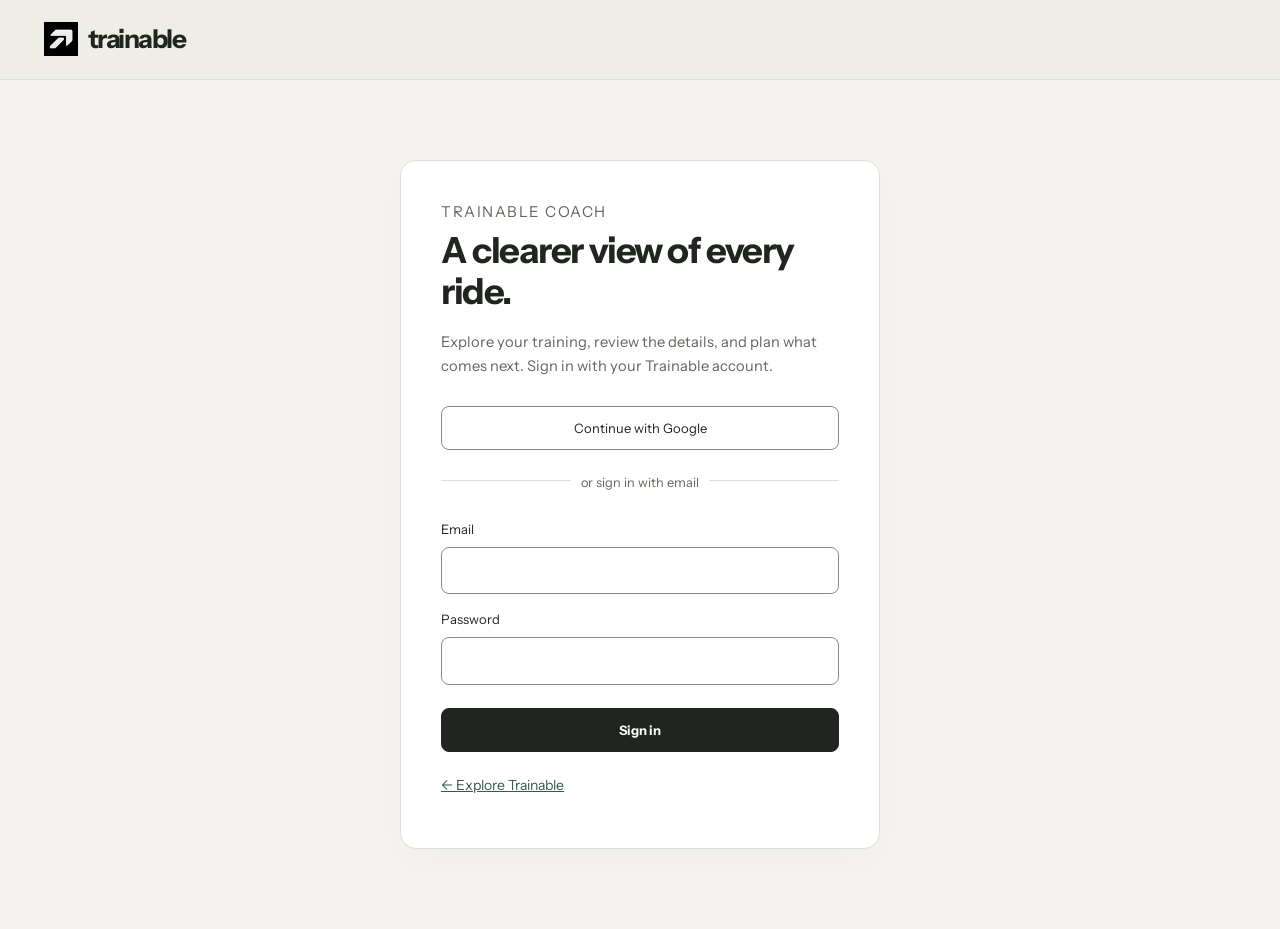
==== commit 019e11e4: "Publish configurable analysis board and recorded-power charts Source: Trainable commit 4b31d2b2bc7c5" ====
--- a/coach/index.html
+++ b/coach/index.html
@@ -3,34 +3,42 @@
   <head>
     <meta charset="utf-8" />
     <meta name="viewport" content="width=device-width, initial-scale=1" />
-    <meta name="theme-color" content="#123858" />
+    <meta name="theme-color" content="#f5f4f0" />
     <meta name="description" content="Trainable coach workspace: plan with the athlete, with an assistant by your side." />
     <title>Trainable Coach — Athlete workspace</title>
     <meta name="application-name" content="Trainable Coach" />
     <meta name="apple-mobile-web-app-title" content="Trainable Coach" />
     <link rel="icon" href="../assets/trainable-mark-dark.png" type="image/png" />
-    <link rel="stylesheet" href="./styles.css?v=20261007-ride-decisions-1" />
-    <link rel="stylesheet" href="./workspace.css?v=20261006-performance-1" />
-    <link rel="stylesheet" href="./analytics.css?v=20261006-performance-1" />
-    <link rel="stylesheet" href="./performance.css?v=20261019-desktop-2" />
-    <link rel="stylesheet" href="./redesign.css?v=20261019-coach-workspace-2" />
-    <script src="./analytics.js?v=20261019-coach-workspace-1" defer></script>
-    <script src="./app.js?v=20261019-coach-workspace-2" defer></script>
+    <link rel="stylesheet" href="./styles.css?v=20261026-board-1" />
+    <link rel="stylesheet" href="./workspace.css?v=20261026-board-1" />
+    <link rel="stylesheet" href="./analytics.css?v=20261026-board-1" />
+    <link rel="stylesheet" href="./performance.css?v=20261026-board-1" />
+    <link rel="stylesheet" href="./redesign.css?v=20261026-board-1" />
+    <link rel="stylesheet" href="./charts.css?v=20261026-board-1" />
+    <link rel="stylesheet" href="./route.css?v=20261026-board-1" />
+    <script src="./route-map.js?v=20261026-board-1" defer></script>
+    <script src="./analytics.js?v=20261026-board-1" defer></script>
+    <script src="./charts.js?v=20261026-board-1" defer></script>
+    <link rel="stylesheet" href="./chart-board.css?v=20261026-board-1" />
+    <script src="./period-power.js?v=20261026-board-1" defer></script>
+    <script src="./chart-board.js?v=20261026-board-1" defer></script>
+    <script src="./app.js?v=20261026-board-1" defer></script>
   </head>
   <body>
-    <a class="skip-link" href="#workspace-title">Skip to main content</a>
-    <svg class="icon-defs" xmlns="http://www.w3.org/2000/svg" aria-hidden="true"><symbol id="icon-menu" viewBox="0 0 24 24"><path d="M4 6h16M4 12h16M4 18h16"/></symbol><symbol id="icon-settings" viewBox="0 0 24 24"><path d="M4 7h16M4 17h16"/><circle cx="9" cy="7" r="3"/><circle cx="15" cy="17" r="3"/></symbol><symbol id="icon-tools" viewBox="0 0 24 24"><path d="M4 20V10M12 20V4M20 20v-7M2 10h4M10 4h4M18 13h4"/></symbol><symbol id="icon-search" viewBox="0 0 24 24"><circle cx="10.5" cy="10.5" r="6.5"/><path d="m16 16 5 5"/></symbol><symbol id="icon-chevron" viewBox="0 0 24 24"><path d="m14 6-6 6 6 6"/></symbol><symbol id="icon-overview" viewBox="0 0 24 24"><rect x="3" y="3" width="7" height="7" rx="1.5"/><rect x="14" y="3" width="7" height="7" rx="1.5"/><rect x="3" y="14" width="7" height="7" rx="1.5"/><rect x="14" y="14" width="7" height="7" rx="1.5"/></symbol><symbol id="icon-athletes" viewBox="0 0 24 24"><circle cx="9" cy="8" r="3"/><path d="M3.5 20v-1.5a5.5 5.5 0 0 1 11 0V20M17 5.5a3 3 0 0 1 0 5.8M17 15a4.5 4.5 0 0 1 3.5 4.4V20"/></symbol><symbol id="icon-calendar" viewBox="0 0 24 24"><rect x="3" y="5" width="18" height="16" rx="2"/><path d="M7 3v4M17 3v4M3 10h18M8 15h3"/></symbol><symbol id="icon-connection" viewBox="0 0 24 24"><path d="M10 14a5 5 0 0 0 7.2.2l2.2-2.2a5 5 0 0 0-7.1-7.1l-1.4 1.4M14 10a5 5 0 0 0-7.2-.2l-2.2 2.2a5 5 0 0 0 7.1 7.1l1.4-1.4"/></symbol></svg>
+    <a class="skip-link" href="#workspace">Skip to workspace</a>
+    <svg class="icon-defs" xmlns="http://www.w3.org/2000/svg" aria-hidden="true"><symbol id="icon-overview" viewBox="0 0 24 24"><rect x="3" y="3" width="7" height="7" rx="1.5"/><rect x="14" y="3" width="7" height="7" rx="1.5"/><rect x="3" y="14" width="7" height="7" rx="1.5"/><rect x="14" y="14" width="7" height="7" rx="1.5"/></symbol><symbol id="icon-athletes" viewBox="0 0 24 24"><circle cx="9" cy="8" r="3"/><path d="M3.5 20v-1.5a5.5 5.5 0 0 1 11 0V20M17 5.5a3 3 0 0 1 0 5.8M17 15a4.5 4.5 0 0 1 3.5 4.4V20"/></symbol><symbol id="icon-calendar" viewBox="0 0 24 24"><rect x="3" y="5" width="18" height="16" rx="2"/><path d="M7 3v4M17 3v4M3 10h18M8 15h3"/></symbol><symbol id="icon-connection" viewBox="0 0 24 24"><path d="M10 14a5 5 0 0 0 7.2.2l2.2-2.2a5 5 0 0 0-7.1-7.1l-1.4 1.4M14 10a5 5 0 0 0-7.2-.2l-2.2 2.2a5 5 0 0 0 7.1 7.1l1.4-1.4"/></symbol><symbol id="icon-analysis" viewBox="0 0 24 24"><path d="M4 3v17h17M7 14l4-5 4 3 6-7"/></symbol><symbol id="icon-settings" viewBox="0 0 24 24"><path d="M4 7h16M4 17h16"/><circle cx="9" cy="7" r="3"/><circle cx="15" cy="17" r="3"/></symbol></svg>
     <header class="topbar">
-      <div class="brand-wrap"><a class="brand" href="../" aria-label="Trainable home"><img src="../assets/trainable-mark-dark.png" alt="" /><span class="brand-text">TRAINABLE<small>Coach</small></span></a><button type="button" id="mobile-nav-toggle" class="mobile-nav-toggle" aria-expanded="false" aria-controls="workspace-navigation"><svg class="nav-icon" aria-hidden="true"><use href="#icon-menu"/></svg><span>Menu</span></button><button type="button" id="collapse-nav" class="nav-collapse" aria-label="Collapse navigation" aria-expanded="true" title="Collapse navigation">‹</button></div>
-      <nav id="workspace-navigation" class="workspace-nav" aria-label="Coach workspace"><button type="button" id="show-attention" class="workspace-nav-item" aria-current="page"><svg class="nav-icon" aria-hidden="true"><use href="#icon-overview"/></svg><span>Overview</span><span id="attention-badge" class="attention-badge" hidden></span></button><div class="nav-group"><div class="nav-group-row"><button type="button" id="show-athletes" class="workspace-nav-item"><svg class="nav-icon" aria-hidden="true"><use href="#icon-athletes"/></svg><span>Athletes</span><span id="athletes-badge" class="attention-badge" hidden></span></button><button type="button" id="toggle-athletes" class="nav-group-toggle" aria-label="Show athlete list" aria-expanded="false">⌄</button></div><div id="nav-athlete-list" class="nav-sublist" hidden></div></div><button type="button" id="show-devices" class="workspace-nav-item"><svg class="nav-icon" aria-hidden="true"><use href="#icon-connection"/></svg><span>Connections</span></button><div class="nav-group"><button type="button" id="toggle-tools" class="workspace-nav-item" aria-expanded="false"><svg class="nav-icon" aria-hidden="true"><use href="#icon-tools"/></svg><span>Training tools</span><span class="nav-chevron" aria-hidden="true">⌄</span></button><div id="nav-tools-list" class="nav-sublist" hidden><button type="button" data-nav-tool="calendar">Calendar</button><button type="button" data-nav-tool="analysis">Training data</button><button type="button" data-nav-tool="library">Workout library</button><button type="button" data-nav-tool="plan">Plan week</button></div></div><button type="button" id="show-settings" class="workspace-nav-item"><svg class="nav-icon" aria-hidden="true"><use href="#icon-settings"/></svg><span>Settings</span></button></nav>
-      <div class="top-actions"><span id="account-name"></span><button id="sign-out" class="quiet" type="button" hidden>Sign out</button></div>
+      <div class="brand-wrap"><a class="brand" href="../" aria-label="Trainable home"><img src="../assets/trainable-mark-dark.png" alt="" /><span class="brand-text">trainable<span class="brand-edition">COACH</span></span></a><button type="button" id="collapse-nav" class="nav-collapse" aria-label="Collapse navigation" aria-expanded="true" title="Collapse navigation">‹</button></div>
+      <button type="button" id="mobile-nav-toggle" class="mobile-nav-toggle" aria-expanded="false" aria-controls="workspace-navigation">Menu</button>
+      <nav id="workspace-navigation" class="workspace-nav" aria-label="Coach workspace"><button type="button" id="show-attention" class="workspace-nav-item" aria-current="page"><svg class="nav-icon" aria-hidden="true"><use href="#icon-overview"/></svg><span>Review desk</span><span id="attention-badge" class="attention-badge" hidden></span></button><div class="nav-group"><div class="nav-group-row"><button type="button" id="show-athletes" class="workspace-nav-item"><svg class="nav-icon" aria-hidden="true"><use href="#icon-athletes"/></svg><span>Athletes</span><span id="athletes-badge" class="attention-badge" hidden></span></button><button type="button" id="toggle-athletes" class="nav-group-toggle" aria-label="Show athlete list" aria-expanded="false">⌄</button></div><div id="nav-athlete-list" class="nav-sublist" hidden></div></div><button type="button" data-nav-tool="analysis" class="workspace-nav-item"><svg class="nav-icon" aria-hidden="true"><use href="#icon-analysis"/></svg><span>Analysis</span></button><button type="button" data-nav-tool="calendar" class="workspace-nav-item"><svg class="nav-icon" aria-hidden="true"><use href="#icon-calendar"/></svg><span>Calendar</span></button><button type="button" id="show-devices" class="workspace-nav-item"><svg class="nav-icon" aria-hidden="true"><use href="#icon-connection"/></svg><span>Connections</span></button><div class="nav-group"><button type="button" id="toggle-tools" class="workspace-nav-item" aria-expanded="false"><svg class="nav-icon" aria-hidden="true"><use href="#icon-overview"/></svg><span>Planning tools</span><span class="nav-chevron" aria-hidden="true">⌄</span></button><div id="nav-tools-list" class="nav-sublist" hidden><button type="button" data-nav-tool="library">Workout library</button><button type="button" data-nav-tool="plan">Plan week</button></div></div><button type="button" id="show-settings" class="workspace-nav-item"><svg class="nav-icon" aria-hidden="true"><use href="#icon-settings"/></svg><span>Settings</span></button></nav>
+      <div class="header-account"><div class="sidebar-note"><span class="connection-dot"></span> Your coaching workspace<small>Training. People. Progress.</small></div><details id="account-menu" class="account-menu"><summary><span class="account-avatar" id="account-avatar">C</span><span><strong>My account</strong><small>Coach settings</small></span><span class="account-chevron" aria-hidden="true">⌃</span></summary><div class="account-popover"><p class="eyebrow">Signed in</p><strong id="account-name"></strong><button type="button" id="account-settings">Workspace settings</button><button type="button" id="account-connections">Data connections</button><button id="sign-out" type="button" hidden>Sign out</button></div></details></div>
     </header>
 
-    <main id="auth-page" class="auth-page">
+    <main id="auth-page" class="auth-page" tabindex="-1">
       <section class="auth-card" aria-labelledby="auth-title">
         <p class="eyebrow">TRAINABLE COACH</p>
-        <h1 id="auth-title">Sign in to Trainable Coach</h1>
-        <p>Plan workouts, review training, and keep your athlete notes together. Sign in with your Trainable account.</p>
+        <h1 id="auth-title">A clearer view of every ride.</h1>
+        <p>Explore your training, review the details, and plan what comes next. Sign in with your Trainable account.</p>
         <div class="social-actions"><button id="google-sign-in" class="social" type="button">Continue with Google</button></div>
         <div class="divider"><span>or sign in with email</span></div>
         <form id="sign-in-form" novalidate>
@@ -40,24 +48,25 @@
         </form>
         <button id="retry-workspace" class="secondary full" type="button" hidden>Try loading the workspace again</button>
         <p id="auth-status" class="status" role="status"></p>
+        <a class="auth-home" href="../">← Explore Trainable</a>
       </section>
     </main>
 
-    <main id="workspace" class="workspace" hidden>
-      <div class="workspace-head"><div><p class="eyebrow">COACH WORKSPACE</p><h1 id="workspace-title" tabindex="-1">Dashboard</h1><p id="workspace-subtitle" class="subtle">Review what needs a decision and open the next athlete.</p></div><div class="head-actions"><button id="search-athletes" class="quick-search" type="button"><svg class="nav-icon" aria-hidden="true"><use href="#icon-search"/></svg><span>Search athletes</span><kbd>/</kbd></button><details class="new-menu"><summary>+ New</summary><div class="new-menu-items"><button id="invite-coach" type="button">Invite a coach</button><button id="join-team" type="button">Connect an athlete</button></div></details></div></div>
+    <main id="workspace" class="workspace" tabindex="-1" hidden><div class="studio-bar"><div class="studio-location"><strong id="studio-location">Training desk</strong></div><div class="studio-bar-actions"></div></div>
+      <div class="workspace-head"><div><p class="eyebrow">COACH WORKSPACE</p><h1 id="workspace-title">Dashboard</h1><p id="workspace-subtitle" class="subtle">Review what needs a decision and open the next athlete.</p></div><div class="head-actions"><button id="search-athletes" class="quick-search" type="button"><span aria-hidden="true">⌕</span><span>Search athletes</span><kbd>/</kbd></button><details class="new-menu"><summary>+ New</summary><div class="new-menu-items"><button id="invite-coach" type="button">Invite a coach</button><button id="join-team" type="button">Connect an athlete</button></div></details></div></div>
 
       <p id="global-status" class="status" role="status"></p>
-      <section id="attention-view" class="attention-view" aria-labelledby="attention-title"><div class="attention-head"><div><p class="eyebrow">COACH DESK</p><h2 id="attention-title">Your athletes, at a glance</h2><p id="attention-intro">Open an athlete to inspect training and adjust the plan.</p></div><div class="attention-head-actions"><button id="refresh-attention" type="button" class="secondary">Refresh</button><button id="open-next-attention" type="button" class="primary" hidden>Open next athlete</button></div></div><div id="attention-summary" class="attention-summary" aria-live="polite"></div><section class="dashboard-athletes" aria-labelledby="dashboard-athletes-title"><div class="section-head"><div><p class="eyebrow">YOUR ROSTER</p><h3 id="dashboard-athletes-title">Athletes</h3><p>Open a workspace or go straight to training data.</p></div><button type="button" id="dashboard-all-athletes" class="secondary">All athletes</button></div><div id="dashboard-athlete-list" class="dashboard-athlete-list"></div></section><p id="attention-coverage" class="attention-coverage" hidden></p><div class="dashboard-main"><div class="queue-panel"><div class="attention-queue-head"><div><p class="eyebrow">NEEDS YOUR ATTENTION</p><h3>Review queue</h3><p>Open an item to see the evidence and decide what to do.</p></div><div class="attention-filters" role="group" aria-label="Attention filter"><button type="button" data-attention-filter="open" aria-pressed="true">Open</button><button type="button" data-attention-filter="all" aria-pressed="false">All</button><button type="button" data-attention-filter="reviewed" aria-pressed="false">Reviewed</button></div></div><div id="attention-list" class="attention-list" aria-live="polite"></div></div><section id="training-trend" class="training-trend" aria-label="Recent recorded training" hidden></section></div></section>
+      <section id="attention-view" class="attention-view" aria-labelledby="attention-title"><div class="attention-head"><div><p class="eyebrow">TODAY IN YOUR TEAM</p><h2 id="attention-title">Your training desk.</h2><p id="attention-intro">Open an athlete to inspect training and adjust the plan.</p></div><div id="attention-summary" class="attention-summary" aria-live="polite"></div><div class="attention-head-actions"><button id="refresh-attention" type="button" class="secondary">Refresh</button><button id="open-next-attention" type="button" class="primary" hidden>Open next athlete</button></div></div><div class="overview-columns"><section class="dashboard-athletes" aria-labelledby="dashboard-athletes-title"><div class="section-head"><div><p class="eyebrow">YOUR ROSTER</p><h3 id="dashboard-athletes-title">Athletes</h3><p>Recent load and training, with the next decision close at hand.</p></div><button type="button" id="dashboard-all-athletes" class="secondary">All athletes</button></div><div id="dashboard-athlete-list" class="dashboard-athlete-list"></div></section><p id="attention-coverage" class="attention-coverage" hidden></p><div class="dashboard-main"><div class="queue-panel"><div class="attention-queue-head"><div><p class="eyebrow">NEEDS YOUR ATTENTION</p><h3>Review queue</h3><p>Open an item to see the evidence and decide what to do.</p></div><div class="attention-filters" role="group" aria-label="Attention filter"><button type="button" data-attention-filter="open" aria-pressed="true">Open</button><button type="button" data-attention-filter="all" aria-pressed="false">All</button><button type="button" data-attention-filter="reviewed" aria-pressed="false">Reviewed</button></div></div><div id="attention-list" class="attention-list" aria-live="polite"></div></div><section id="training-trend" class="training-trend" aria-label="Recent recorded training" hidden></section></div></div></section>
       <section id="devices-view" class="devices-view" aria-labelledby="devices-title" hidden><div class="devices-heading"><p class="eyebrow">YOUR ACCOUNT / DATA SOURCES</p><h2 id="devices-title">Account connections</h2><p>Manage the training sources connected to your account. Open an athlete’s workspace to inspect the training they have shared with you.</p></div><div id="devices-content" aria-live="polite"></div></section>
-      <section id="settings-view" class="coach-settings" aria-labelledby="settings-title" hidden><div class="settings-shell"><aside class="settings-index"><strong>Workspace settings</strong><button type="button" data-settings-section="coach-display">Display</button><button type="button" data-settings-section="coach-account">Account</button></aside><div class="settings-content"><section id="coach-display" class="settings-card"><p class="eyebrow">DISPLAY</p><h2 id="settings-title">Coach workspace</h2><p>Choose how the desktop workspace opens. These choices are saved in this browser.</p><label class="settings-choice"><input id="setting-compact-nav" type="checkbox"><span><strong>Start with compact navigation</strong><small>The sidebar opens collapsed next time.</small></span></label><label class="settings-choice"><input id="setting-chart-points" type="checkbox"><span><strong>Show points on training charts</strong><small>Makes each recorded day easier to inspect.</small></span></label></section><section id="coach-account" class="settings-card"><p class="eyebrow">ACCOUNT</p><h2>Signed-in account</h2><p id="settings-email"></p><button type="button" id="settings-sign-out" class="secondary">Sign out</button></section></div></div></section>
+      <section id="settings-view" class="coach-settings" aria-labelledby="settings-title" hidden><div class="settings-shell"><aside class="settings-index"><strong>Workspace settings</strong><button type="button" data-settings-section="coach-display">Display</button><button type="button" data-settings-section="coach-account">Account</button></aside><div class="settings-content"><section id="coach-display" class="settings-card"><p class="eyebrow">DISPLAY</p><h2 id="settings-title">Coach workspace</h2><p>Choose how the desktop workspace opens. These choices are saved in this browser.</p><label class="settings-choice"><input id="setting-compact-nav" type="checkbox"><span><strong>Compact workspace</strong><small>Reduce spacing in the roster and training workspace.</small></span></label><label class="settings-choice"><input id="setting-chart-points" type="checkbox"><span><strong>Show points on training charts</strong><small>Makes each recorded day easier to inspect.</small></span></label></section><section id="coach-account" class="settings-card"><p class="eyebrow">ACCOUNT</p><h2>Signed-in account</h2><p id="settings-email"></p><button type="button" id="settings-sign-out" class="secondary">Sign out</button></section></div></div></section>
       <div class="split-pane">
-        <aside class="roster-pane" aria-labelledby="roster-title"><div class="pane-heading"><div><p class="eyebrow">YOUR TEAM</p><h2 id="roster-title">Athlete directory</h2><p>Find a person and open their training workspace.</p></div><span id="roster-count"></span></div><div class="roster-toolbar"><div class="roster-search"><label for="roster-query">Search athletes</label><input id="roster-query" type="search" placeholder="Search by name" autocomplete="off" /></div><details class="roster-filters"><summary>Filters</summary><label for="roster-sport">Sport</label><select id="roster-sport"><option value="">All sports</option></select></details></div><div class="roster-table-head" aria-hidden="true"><span>Athlete</span><span>Primary sport</span><span>Access</span><span>Workspace</span></div><div id="roster-list" class="roster-list" aria-label="Athletes"></div><div class="roster-pagination"><span id="roster-range"></span><div><button type="button" class="secondary small-button" data-roster-page="-1">Previous</button><button type="button" class="secondary small-button" data-roster-page="1">Next</button></div></div></aside>
-        <section id="athlete-pane" class="athlete-pane" tabindex="-1"></section>
+        <aside class="roster-pane" aria-labelledby="roster-title"><div class="pane-heading"><div><p class="eyebrow">YOUR TEAM</p><h2 id="roster-title">The team</h2><p>A clear view of every athlete, their load and their latest training.</p></div><span id="roster-count"></span></div><div class="roster-toolbar"><div class="roster-search"><label for="roster-query">Search athletes</label><input id="roster-query" type="search" placeholder="Search by name" autocomplete="off" /></div><div class="roster-sort"><label for="roster-sort">Sort team</label><select id="roster-sort"><option value="name">Name</option><option value="attention">Needs attention first</option><option value="volume">Most training this week</option></select></div><details class="roster-filters"><summary>Filters</summary><label for="roster-sport">Sport</label><select id="roster-sport"><option value="">All sports</option></select></details></div><div class="roster-table-head" aria-hidden="true"><span>Athlete</span><span>Training load</span><span>Past 7 days</span><span>Workspace</span></div><div id="roster-list" class="roster-list" aria-label="Athletes"></div><div class="roster-pagination"><span id="roster-range"></span><div><button type="button" class="secondary small-button" data-roster-page="-1">Previous</button><button type="button" class="secondary small-button" data-roster-page="1">Next</button></div></div></aside>
+        <section id="athlete-pane" class="athlete-pane" aria-live="polite" tabindex="-1"></section>
       </div>
     </main>
 
     <div id="drawer-backdrop" class="drawer-backdrop" hidden></div>
-    <section id="drawer" class="drawer" aria-modal="true" role="dialog" aria-labelledby="drawer-title" hidden><div class="drawer-head"><div><p id="drawer-kicker" class="eyebrow"></p><h2 id="drawer-title"></h2></div><button id="close-drawer" class="quiet" type="button" aria-label="Close panel">Close</button></div><div id="drawer-body" class="drawer-body"></div></section>
+    <section id="drawer" class="drawer" aria-modal="true" role="dialog" aria-labelledby="drawer-title" hidden><div class="drawer-head"><div><p id="drawer-kicker" class="eyebrow"></p><h1 id="drawer-title"></h1></div><button id="close-drawer" class="quiet" type="button" aria-label="Close panel">Close</button></div><div id="drawer-body" class="drawer-body"></div></section>
     <dialog id="revoke-dialog"><form method="dialog"><h2 id="revoke-title">Remove coach access?</h2><p id="revoke-copy">This coach will no longer see your training or prescribe sessions.</p><div class="dialog-actions"><button id="keep-access" value="cancel" class="secondary">Keep access</button><button value="confirm" class="danger">Remove access</button></div></form></dialog>
     <dialog id="discard-dialog"><form method="dialog"><h2>Discard this draft?</h2><p>Your unsaved changes to this page will be lost.</p><div class="dialog-actions"><button id="keep-draft" value="cancel" class="secondary">Keep editing</button><button value="confirm" class="danger">Discard draft</button></div></form></dialog>
     <dialog id="archive-note-dialog"><form method="dialog"><h2>Archive this athlete note?</h2><p>It will stop appearing in the profile and future assistant drafts.</p><div class="dialog-actions"><button id="keep-note" value="cancel" class="secondary">Keep note</button><button value="confirm" class="danger">Archive note</button></div></form></dialog>
--- a/coach/styles.css
+++ b/coach/styles.css
@@ -1,20 +1,19 @@
-@font-face { font-family:'Instrument Sans'; font-style:normal; font-weight:400; font-display:swap; src:url('../assets/fonts/InstrumentSans-Regular.ttf') format('truetype'); }
-@font-face { font-family:'Instrument Sans'; font-style:normal; font-weight:500 700; font-display:swap; src:url('../assets/fonts/InstrumentSans-Bold.ttf') format('truetype'); }
-@font-face { font-family:'IBM Plex Mono'; font-style:normal; font-weight:400; font-display:swap; src:url('../assets/fonts/IBMPlexMono-Regular.ttf') format('truetype'); }
-@font-face { font-family:'IBM Plex Mono'; font-style:normal; font-weight:500 700; font-display:swap; src:url('../assets/fonts/IBMPlexMono-Bold.ttf') format('truetype'); }
+@font-face { font-family:'Instrument Sans'; src:url('../assets/fonts/InstrumentSans-Regular.ttf') format('truetype'); font-weight:400; font-display:swap; }
+@font-face { font-family:'Instrument Sans'; src:url('../assets/fonts/InstrumentSans-Bold.ttf') format('truetype'); font-weight:700; font-display:swap; }
+@font-face { font-family:'IBM Plex Mono'; src:url('../assets/fonts/IBMPlexMono-Regular.ttf') format('truetype'); font-weight:400; font-display:swap; }
 :root{--paper:#f4f2ed;--surface:#fffefa;--ink:#161b18;--muted:#5d6762;--line:#d9ddd4;--green:#335c45;--green-soft:#e8efe9;--amber:#916922;--amber-soft:#f6eedb;--red:#9b4239;--red-soft:#fbebe8;--vp-narrow:375px;--vp-medium:768px;--vp-wide:1280px;font-family:'Instrument Sans',sans-serif;color:var(--ink);background:var(--paper)}
 *{box-sizing:border-box}html,body{margin:0;min-width:0;width:100%}body{min-height:100vh}button,input,textarea,select{font:inherit}button{cursor:pointer;min-height:44px}button:disabled{cursor:wait}a{color:inherit}h1,h2,h3,p{margin-top:0}h1,h2,h3{letter-spacing:-.035em}h1{font-size:clamp(2.2rem,4vw,3.5rem);line-height:1.04}h2{font-size:1.28rem}h3{font-size:1rem}p{line-height:1.5}small,.subtle{color:var(--muted)}[hidden]{display:none!important}:focus-visible{outline:3px solid #6d9d77;outline-offset:2px}.eyebrow{font:700 .73rem 'IBM Plex Mono',monospace;letter-spacing:.075em;color:var(--green);margin-bottom:12px}
 .topbar{width:100%;min-height:70px;padding:12px clamp(18px,3.5vw,54px);border-bottom:1px solid var(--line);display:flex;align-items:center;gap:26px;background:var(--surface)}.brand{display:inline-flex;align-items:center;gap:9px;font-size:.92rem;font-weight:700;letter-spacing:.08em;text-decoration:none}.brand img{height:31px;width:31px;object-fit:contain}.product-name{border-left:1px solid var(--line);padding-left:26px;color:var(--muted);font-size:.91rem}.top-actions{margin-left:auto;display:flex;align-items:center;gap:12px;color:var(--muted);font-size:.84rem}.top-actions span{max-width:180px;overflow:hidden;text-overflow:ellipsis;white-space:nowrap}
-.primary,.secondary,.quiet,.social,.danger{border-radius:7px;padding:0 17px;font-weight:600;border:1px solid transparent;transition:background .15s ease,color .15s ease,border-color .15s ease}.primary{background:var(--green);color:#fff}.primary:hover{background:#244b34}.secondary{background:var(--surface);border-color:#bfc8bf;color:var(--ink)}.secondary:hover,.social:hover{background:#edf1eb}.quiet{background:transparent;color:var(--green);padding-inline:10px}.quiet:hover{background:var(--green-soft)}.danger{background:var(--red);color:#fff}.danger:hover{background:#7e3029}.social{background:var(--surface);border-color:var(--line);width:100%}.full{width:100%}.small-button{min-height:44px;padding:0 12px;font-size:.87rem}.icon-button{min-width:44px;min-height:44px;padding:0 10px;border:1px solid var(--line);border-radius:6px;background:var(--surface);font-size:.95rem}
-.auth-page{max-width:var(--vp-wide);width:100%;padding:clamp(30px,8vh,92px) 18px;margin:0 auto}.auth-card{max-width:445px;margin:auto;background:var(--surface);padding:clamp(24px,4vw,40px);border:1px solid var(--line);border-radius:11px}.auth-card h1{font-size:2.2rem;margin-bottom:18px}.auth-card>p:not(.eyebrow){color:var(--muted)}.social-actions{display:grid;gap:9px;margin:27px 0 22px}.divider{text-align:center;border-top:1px solid var(--line);margin:30px 0 15px}.divider span{background:var(--surface);padding:0 10px;position:relative;top:-11px;font-size:.8rem;color:var(--muted)}label{display:block;font-size:.82rem;font-weight:700;margin-bottom:7px}input,textarea,select{width:100%;border:1px solid #bfc8bf;background:#fff;color:var(--ink);border-radius:6px;padding:11px 12px;min-height:44px}textarea{resize:vertical;line-height:1.45}input:focus,textarea:focus,select:focus{outline:2px solid #6d9d77;outline-offset:1px}input[aria-invalid=true],textarea[aria-invalid=true]{border-color:var(--red)}#sign-in-form input{margin-bottom:15px}#sign-in-form button{margin-top:8px}.field-error{color:var(--red);font-size:.82rem;margin:-9px 0 15px}.status{min-height:20px;color:var(--green);font-size:.87rem;margin:12px 0 0}.status.is-error{color:var(--red)}
-.workspace{max-width:var(--vp-wide);width:100%;margin:0 auto;padding:36px clamp(16px,3vw,34px) 70px}.workspace-head{display:flex;align-items:end;justify-content:space-between;gap:20px;margin-bottom:22px}.workspace-head h1{margin-bottom:7px}.workspace-head .subtle{margin:0}.head-actions{display:flex;gap:8px;flex-wrap:wrap}.split-pane{display:grid;grid-template-columns:248px minmax(0,1fr);border:1px solid var(--line);background:var(--surface);border-radius:10px;overflow:hidden;min-height:640px}.roster-pane{border-right:1px solid var(--line);display:flex;flex-direction:column}.pane-heading{padding:21px 18px 13px;display:flex;justify-content:space-between;align-items:center}.pane-heading h2{font-size:1rem;margin:0}.pane-heading span{font:.75rem 'IBM Plex Mono',monospace;color:var(--muted)}.roster-list{display:grid;align-content:start;gap:3px;padding:0 8px}.roster-item{display:block;width:100%;text-align:left;background:transparent;border:1px solid transparent;padding:12px 11px;border-radius:7px;min-height:67px}.roster-item:hover{background:#f3f5f0}.roster-item.active{background:var(--green-soft);border-color:#d3e0d6}.roster-item strong,.roster-item small{display:block}.roster-item strong{font-size:.9rem}.roster-item small{font-size:.76rem;margin-top:4px}.roster-foot{margin-top:auto;padding:20px 18px;border-top:1px solid var(--line);font-size:.77rem;line-height:1.5;color:var(--muted)}.athlete-pane{min-width:0;padding:26px clamp(18px,3vw,36px)}.athlete-top{display:flex;align-items:start;justify-content:space-between;gap:18px}.athlete-top h2{font-size:2rem;margin:0 0 6px}.athlete-top p{margin:0;color:var(--muted)}.athlete-actions{display:flex;flex-wrap:wrap;gap:8px;justify-content:flex-end}.metrics{display:grid;grid-template-columns:repeat(4,minmax(0,1fr));gap:1px;background:var(--line);border:1px solid var(--line);border-radius:8px;overflow:hidden;margin:28px 0}.metric{background:#f7f8f4;padding:15px 16px}.metric span{display:block;color:var(--muted);font:.73rem 'IBM Plex Mono',monospace;margin-bottom:7px}.metric strong{font-size:1.45rem;letter-spacing:-.035em}.metric small{display:block;font-size:.74rem;margin-top:2px}.section-head{display:flex;align-items:baseline;justify-content:space-between;gap:10px;margin:25px 0 12px}.section-head h3{font-size:1.15rem;margin:0}.section-head small{font:.75rem 'IBM Plex Mono',monospace}.week-list,.meeting-list,.activity-list{border:1px solid var(--line);border-radius:8px;overflow:hidden}.week-row{display:grid;grid-template-columns:62px minmax(0,1fr) auto;gap:14px;align-items:center;padding:11px 14px;border-bottom:1px solid var(--line);min-height:68px}.week-row:last-child,.meeting-row:last-child,.activity-row:last-child{border-bottom:0}.day-label{font:700 .76rem 'IBM Plex Mono',monospace;color:var(--muted)}.workout-title{font-weight:700;font-size:.91rem;margin-bottom:4px}.workout-sub{font-size:.8rem;color:var(--muted)}.workout-meta{font:.8rem 'IBM Plex Mono',monospace;text-align:right;white-space:nowrap}.workout-meta span{display:block;color:var(--muted);font-family:'Instrument Sans',sans-serif;font-size:.72rem;margin-top:4px}.workout-meta .coach-owned{color:var(--green);font-weight:700}.week-row.empty{background:#fbfcf9}.week-row.empty .workout-title{color:var(--muted);font-weight:400}.meeting-row,.activity-row{padding:13px 15px;border-bottom:1px solid var(--line)}.meeting-row strong,.activity-row strong{font-size:.88rem}.meeting-row p{font-size:.83rem;color:var(--muted);margin:5px 0}.meeting-row small,.activity-row small{font-size:.75rem;color:var(--muted)}.meeting-changes{display:grid;gap:6px;margin-top:10px}.meeting-changes button{text-align:left;background:var(--green-soft);border:0;border-radius:5px;padding:9px 11px;min-height:44px;color:var(--green);font-size:.8rem}.list-empty{padding:20px;color:var(--muted);font-size:.85rem}.two-column{display:grid;grid-template-columns:1fr 1fr;gap:18px}.foot-note{font-size:.77rem;color:var(--muted);margin:18px 0 0}
-.drawer-backdrop{position:fixed;inset:0;background:rgba(13,22,16,.42);z-index:10}.drawer{position:fixed;right:0;top:0;bottom:0;width:min(100%,560px);background:var(--surface);z-index:11;display:flex;flex-direction:column;box-shadow:-12px 0 32px rgba(0,0,0,.12)}.drawer-head{padding:22px 25px;border-bottom:1px solid var(--line);display:flex;align-items:start;justify-content:space-between;gap:12px}.drawer-head .eyebrow{margin-bottom:6px}.drawer-head h2{font-size:1.45rem;margin:0}.drawer-body{overflow-y:auto;padding:24px 25px 36px}.drawer-body>p:first-child{color:var(--muted)}.form-group{margin-bottom:18px}.helper{font-size:.78rem;color:var(--muted);margin:7px 0 0}.form-actions{display:flex;gap:9px;flex-wrap:wrap;margin-top:20px}.form-error{color:var(--red);font-size:.82rem;margin:8px 0}.form-success{color:var(--green);font-size:.82rem;margin:8px 0}.callout{border-left:3px solid var(--green);background:var(--green-soft);padding:11px 14px;color:#2c4b38;font-size:.83rem;line-height:1.45;margin:14px 0}.callout.warning{background:var(--amber-soft);border-color:var(--amber);color:#684e22}.block-list{display:grid;gap:8px}.block-row{display:grid;grid-template-columns:minmax(0,1.2fr) minmax(0,1fr) 82px auto;gap:7px;align-items:end;background:#f8f9f6;border:1px solid var(--line);border-radius:7px;padding:10px}.block-row label{font-size:.72rem;margin-bottom:4px}.block-row select,.block-row input{min-width:0}.block-row .move-controls{display:flex;gap:4px}.block-row .move-controls button{min-width:44px}.block-row.dragging{opacity:.45}.block-row.drag-target{border-color:var(--green);background:var(--green-soft)}.builder-total{display:flex;justify-content:space-between;border-top:1px solid var(--line);padding:13px 0;margin-top:12px;font-size:.88rem}.prompt-box{background:#f5f7f1;border:1px solid var(--line);padding:14px;border-radius:8px;margin:0 0 22px}.prompt-box textarea{min-height:82px}.prompt-box button{margin-top:10px}.invite-code{font:700 .95rem 'IBM Plex Mono',monospace;word-break:break-all;border:1px dashed #9caf9d;background:#f7faf6;border-radius:6px;padding:14px;margin:12px 0}#revoke-dialog{border:1px solid var(--line);border-radius:10px;padding:24px;max-width:min(94vw,440px);box-shadow:0 18px 50px #0002}#revoke-dialog::backdrop{background:#0006}.dialog-actions{display:flex;gap:9px;justify-content:flex-end;margin-top:20px}
+.primary,.secondary,.quiet,.social,.danger{border-radius:7px;padding:0 17px;font-weight:600;border:1px solid transparent;transition:background .15s ease,color .15s ease,border-color .15s ease}.primary{background:var(--green);color:#fff}.primary:hover{background:#244b34}.secondary{background:var(--surface);border-color:var(--line);color:var(--ink)}.secondary:hover,.social:hover{background:var(--surface)}.quiet{background:transparent;color:var(--green);padding-inline:10px}.quiet:hover{background:var(--green-soft)}.danger{background:var(--red);color:#fff}.danger:hover{background:#7e3029}.social{background:var(--surface);border-color:var(--line);width:100%}.full{width:100%}.small-button{min-height:44px;padding:0 12px;font-size:.87rem}.icon-button{min-width:44px;min-height:44px;padding:0 10px;border:1px solid var(--line);border-radius:6px;background:var(--surface);font-size:.95rem}
+.auth-page{max-width:var(--vp-wide);width:100%;padding:clamp(30px,8vh,92px) 18px;margin:0 auto}.auth-card{max-width:445px;margin:auto;background:var(--surface);padding:clamp(24px,4vw,40px);border:1px solid var(--line);border-radius:11px}.auth-card h1{font-size:2.2rem;margin-bottom:18px}.auth-card>p:not(.eyebrow){color:var(--muted)}.social-actions{display:grid;gap:9px;margin:27px 0 22px}.divider{text-align:center;border-top:1px solid var(--line);margin:30px 0 15px}.divider span{background:var(--surface);padding:0 10px;position:relative;top:-11px;font-size:.8rem;color:var(--muted)}label{display:block;font-size:.82rem;font-weight:700;margin-bottom:7px}input,textarea,select{width:100%;border:1px solid var(--line);background:var(--surface);color:var(--ink);border-radius:6px;padding:11px 12px;min-height:44px}textarea{resize:vertical;line-height:1.45}input:focus,textarea:focus,select:focus{outline:2px solid #6d9d77;outline-offset:1px}input[aria-invalid=true],textarea[aria-invalid=true]{border-color:var(--red)}#sign-in-form input{margin-bottom:15px}#sign-in-form button{margin-top:8px}.field-error{color:var(--red);font-size:.82rem;margin:-9px 0 15px}.status{min-height:20px;color:var(--green);font-size:.87rem;margin:12px 0 0}.status.is-error{color:var(--red)}
+.workspace{max-width:var(--vp-wide);width:100%;margin:0 auto;padding:36px clamp(16px,3vw,34px) 70px}.workspace-head{display:flex;align-items:end;justify-content:space-between;gap:20px;margin-bottom:22px}.workspace-head h1{margin-bottom:7px}.workspace-head .subtle{margin:0}.head-actions{display:flex;gap:8px;flex-wrap:wrap}.split-pane{display:grid;grid-template-columns:248px minmax(0,1fr);border:1px solid var(--line);background:var(--surface);border-radius:10px;overflow:hidden;min-height:640px}.roster-pane{border-right:1px solid var(--line);display:flex;flex-direction:column}.pane-heading{padding:21px 18px 13px;display:flex;justify-content:space-between;align-items:center}.pane-heading h2{font-size:1rem;margin:0}.pane-heading span{font:.75rem 'IBM Plex Mono',monospace;color:var(--muted)}.roster-list{display:grid;align-content:start;gap:3px;padding:0 8px}.roster-item{display:block;width:100%;text-align:left;background:transparent;border:1px solid transparent;padding:12px 11px;border-radius:7px;min-height:67px}.roster-item:hover{background:var(--surface)}.roster-item.active{background:var(--green-soft);border-color:var(--line)}.roster-item strong,.roster-item small{display:block}.roster-item strong{font-size:.9rem}.roster-item small{font-size:.76rem;margin-top:4px}.roster-foot{margin-top:auto;padding:20px 18px;border-top:1px solid var(--line);font-size:.77rem;line-height:1.5;color:var(--muted)}.athlete-pane{min-width:0;padding:26px clamp(18px,3vw,36px)}.athlete-top{display:flex;align-items:start;justify-content:space-between;gap:18px}.athlete-top h2{font-size:2rem;margin:0 0 6px}.athlete-top p{margin:0;color:var(--muted)}.athlete-actions{display:flex;flex-wrap:wrap;gap:8px;justify-content:flex-end}.metrics{display:grid;grid-template-columns:repeat(4,minmax(0,1fr));gap:1px;background:var(--line);border:1px solid var(--line);border-radius:8px;overflow:hidden;margin:28px 0}.metric{background:var(--surface);padding:15px 16px}.metric span{display:block;color:var(--muted);font:.73rem 'IBM Plex Mono',monospace;margin-bottom:7px}.metric strong{font-size:1.45rem;letter-spacing:-.035em}.metric small{display:block;font-size:.74rem;margin-top:2px}.section-head{display:flex;align-items:baseline;justify-content:space-between;gap:10px;margin:25px 0 12px}.section-head h3{font-size:1.15rem;margin:0}.section-head small{font:.75rem 'IBM Plex Mono',monospace}.week-list,.meeting-list,.activity-list{border:1px solid var(--line);border-radius:8px;overflow:hidden}.week-row{display:grid;grid-template-columns:62px minmax(0,1fr) auto;gap:14px;align-items:center;padding:11px 14px;border-bottom:1px solid var(--line);min-height:68px}.week-row:last-child,.meeting-row:last-child,.activity-row:last-child{border-bottom:0}.day-label{font:700 .76rem 'IBM Plex Mono',monospace;color:var(--muted)}.workout-title{font-weight:700;font-size:.91rem;margin-bottom:4px}.workout-sub{font-size:.8rem;color:var(--muted)}.workout-meta{font:.8rem 'IBM Plex Mono',monospace;text-align:right;white-space:nowrap}.workout-meta span{display:block;color:var(--muted);font-family:'Instrument Sans',sans-serif;font-size:.72rem;margin-top:4px}.workout-meta .coach-owned{color:var(--green);font-weight:700}.week-row.empty{background:var(--surface)}.week-row.empty .workout-title{color:var(--muted);font-weight:400}.meeting-row,.activity-row{padding:13px 15px;border-bottom:1px solid var(--line)}.meeting-row strong,.activity-row strong{font-size:.88rem}.meeting-row p{font-size:.83rem;color:var(--muted);margin:5px 0}.meeting-row small,.activity-row small{font-size:.75rem;color:var(--muted)}.meeting-changes{display:grid;gap:6px;margin-top:10px}.meeting-changes button{text-align:left;background:var(--green-soft);border:0;border-radius:5px;padding:9px 11px;min-height:44px;color:var(--green);font-size:.8rem}.list-empty{padding:20px;color:var(--muted);font-size:.85rem}.two-column{display:grid;grid-template-columns:1fr 1fr;gap:18px}.foot-note{font-size:.77rem;color:var(--muted);margin:18px 0 0}
+.drawer-backdrop{position:fixed;inset:0;background:rgba(13,22,16,.42);z-index:10}.drawer{position:fixed;right:0;top:0;bottom:0;width:min(100%,560px);background:var(--surface);z-index:11;display:flex;flex-direction:column;box-shadow:-12px 0 32px rgba(0,0,0,.12)}.drawer-head{padding:22px 25px;border-bottom:1px solid var(--line);display:flex;align-items:start;justify-content:space-between;gap:12px}.drawer-head .eyebrow{margin-bottom:6px}.drawer-head h2{font-size:1.45rem;margin:0}.drawer-body{overflow-y:auto;padding:24px 25px 36px}.drawer-body>p:first-child{color:var(--muted)}.form-group{margin-bottom:18px}.helper{font-size:.78rem;color:var(--muted);margin:7px 0 0}.form-actions{display:flex;gap:9px;flex-wrap:wrap;margin-top:20px}.form-error{color:var(--red);font-size:.82rem;margin:8px 0}.form-success{color:var(--green);font-size:.82rem;margin:8px 0}.callout{border-left:3px solid var(--green);background:var(--green-soft);padding:11px 14px;color:var(--muted);font-size:.83rem;line-height:1.45;margin:14px 0}.callout.warning{background:var(--amber-soft);border-color:var(--amber);color:var(--muted)}.block-list{display:grid;gap:8px}.block-row{display:grid;grid-template-columns:minmax(0,1.2fr) minmax(0,1fr) 82px auto;gap:7px;align-items:end;background:var(--surface);border:1px solid var(--line);border-radius:7px;padding:10px}.block-row label{font-size:.72rem;margin-bottom:4px}.block-row select,.block-row input{min-width:0}.block-row .move-controls{display:flex;gap:4px}.block-row .move-controls button{min-width:44px}.block-row.dragging{opacity:.45}.block-row.drag-target{border-color:var(--green);background:var(--green-soft)}.builder-total{display:flex;justify-content:space-between;border-top:1px solid var(--line);padding:13px 0;margin-top:12px;font-size:.88rem}.prompt-box{background:var(--surface);border:1px solid var(--line);padding:14px;border-radius:8px;margin:0 0 22px}.prompt-box textarea{min-height:82px}.prompt-box button{margin-top:10px}.invite-code{font:700 .95rem 'IBM Plex Mono',monospace;word-break:break-all;border:1px dashed var(--line);background:var(--surface);border-radius:6px;padding:14px;margin:12px 0}#revoke-dialog{border:1px solid var(--line);border-radius:10px;padding:24px;max-width:min(94vw,440px);box-shadow:0 18px 50px #0002}#revoke-dialog::backdrop{background:#0006}.dialog-actions{display:flex;gap:9px;justify-content:flex-end;margin-top:20px}
 .drawer.page-mode{position:static;z-index:auto;width:100%;max-width:860px;min-height:calc(100vh - 70px);margin:0 auto;background:transparent;box-shadow:none}.drawer.page-mode .drawer-head{padding:36px clamp(18px,3vw,34px) 22px}.drawer.page-mode .drawer-head h2{font-size:2rem}.drawer.page-mode .drawer-body{overflow:visible;padding:25px clamp(18px,3vw,34px) 70px}.drawer.page-mode .prompt-box{background:var(--surface)}
 @media(max-width:767.98px){.topbar{min-height:62px;padding:8px 16px;gap:11px}.product-name{padding-left:12px;font-size:.78rem}.top-actions span{display:none}.workspace{padding:25px 13px 60px}.workspace-head{align-items:start;display:block}.workspace-head h1{font-size:2.5rem}.head-actions{margin-top:18px}.split-pane{display:block;min-height:0}.roster-pane{border-right:0;border-bottom:1px solid var(--line)}.pane-heading{padding:16px 15px 8px}.roster-list{display:flex;overflow-x:auto;padding:0 8px 10px}.roster-item{flex:0 0 150px}.roster-foot{display:none}.athlete-pane{padding:22px 15px}.athlete-top{display:block}.athlete-top h2{font-size:1.7rem}.athlete-actions{justify-content:flex-start;margin-top:17px}.metrics{grid-template-columns:repeat(2,minmax(0,1fr));margin:21px 0}.week-row{grid-template-columns:40px minmax(0,1fr) auto;gap:8px;padding:11px 9px}.workout-meta{font-size:.72rem}.two-column{display:block}.two-column>section{margin-top:20px}.drawer{width:100%}.drawer-head,.drawer-body{padding-left:17px;padding-right:17px}.block-row{grid-template-columns:minmax(0,1fr) minmax(0,1fr);}.block-row .move-controls{grid-column:1 / 3}.block-row .move-controls button{flex:1}}
 @media(max-width:390px){.product-name{display:none}.week-row{grid-template-columns:37px minmax(0,1fr) 58px}.workout-title{font-size:.82rem}.workout-sub{font-size:.73rem}.workout-meta span{font-size:.67rem}.metric{padding:12px}}
 @media(prefers-reduced-motion:reduce){*{transition:none!important;scroll-behavior:auto!important}}
 .profile-notes{margin-top:28px}.profile-notes .section-head{margin-bottom:4px}.profile-notes>.helper{margin:0 0 12px}.note-row{display:flex;justify-content:space-between;align-items:start;gap:14px;padding:14px 15px;border-bottom:1px solid var(--line)}.note-row:last-child{border-bottom:0}.note-row small{font:.72rem 'IBM Plex Mono',monospace;color:var(--green)}.note-row p{font-size:.86rem;margin:5px 0 0;overflow-wrap:anywhere}.note-row button{flex:0 0 auto}
-.week-edit-list{display:grid;gap:11px;margin:20px 0}.week-edit-day{border:1px solid var(--line);border-radius:9px;background:var(--surface);padding:16px}.week-edit-day.locked{background:#f4f5f1;color:var(--muted)}.week-edit-day.locked p{margin:7px 0 3px;color:var(--ink);font-weight:600}.week-edit-heading{display:flex;justify-content:space-between;gap:12px;align-items:baseline}.week-edit-heading strong{font-size:1.06rem}.week-edit-heading span{font:.76rem 'IBM Plex Mono',monospace;color:var(--muted)}.week-day-choice{margin:14px 0 8px}.week-day-choice label{margin-bottom:5px}.week-edit-day details{border-top:1px solid var(--line);margin-top:13px;padding-top:8px}.week-edit-day summary{cursor:pointer;min-height:44px;display:flex;align-items:center;font-size:.86rem;font-weight:700;color:var(--green)}.week-day-details{padding:8px 0 2px}.week-day-details .block-list{margin-bottom:10px}.week-review{border-top:1px solid var(--line);padding:22px 0 0}.week-review>div:first-child{display:flex;justify-content:space-between;align-items:baseline;gap:12px}.week-review>div:first-child strong{font-size:1.5rem}.week-review p{font-size:.85rem;color:var(--muted)}.week-review>button{margin:8px 8px 0 0}.acknowledge{display:flex;align-items:center;gap:11px;min-height:44px;margin:0;font-size:.83rem;cursor:pointer}.acknowledge input{width:22px;height:22px;min-height:22px;flex:0 0 auto}#archive-note-dialog{border:1px solid var(--line);border-radius:10px;padding:24px;max-width:min(94vw,440px);box-shadow:0 18px 50px #0002}#archive-note-dialog::backdrop{background:#0006}
+.week-edit-list{display:grid;gap:11px;margin:20px 0}.week-edit-day{border:1px solid var(--line);border-radius:9px;background:var(--surface);padding:16px}.week-edit-day.locked{background:var(--surface);color:var(--muted)}.week-edit-day.locked p{margin:7px 0 3px;color:var(--ink);font-weight:600}.week-edit-heading{display:flex;justify-content:space-between;gap:12px;align-items:baseline}.week-edit-heading strong{font-size:1.06rem}.week-edit-heading span{font:.76rem 'IBM Plex Mono',monospace;color:var(--muted)}.week-day-choice{margin:14px 0 8px}.week-day-choice label{margin-bottom:5px}.week-edit-day details{border-top:1px solid var(--line);margin-top:13px;padding-top:8px}.week-edit-day summary{cursor:pointer;min-height:44px;display:flex;align-items:center;font-size:.86rem;font-weight:700;color:var(--green)}.week-day-details{padding:8px 0 2px}.week-day-details .block-list{margin-bottom:10px}.week-review{border-top:1px solid var(--line);padding:22px 0 0}.week-review>div:first-child{display:flex;justify-content:space-between;align-items:baseline;gap:12px}.week-review>div:first-child strong{font-size:1.5rem}.week-review p{font-size:.85rem;color:var(--muted)}.week-review>button{margin:8px 8px 0 0}.acknowledge{display:flex;align-items:center;gap:11px;min-height:44px;margin:0;font-size:.83rem;cursor:pointer}.acknowledge input{width:22px;height:22px;min-height:22px;flex:0 0 auto}#archive-note-dialog{border:1px solid var(--line);border-radius:10px;padding:24px;max-width:min(94vw,440px);box-shadow:0 18px 50px #0002}#archive-note-dialog::backdrop{background:#0006}
 @media(max-width:767.98px){.note-row{display:block}.note-row button{margin-top:7px}.week-edit-day{padding:13px}.week-edit-heading{align-items:start}.week-review>button{width:100%;margin-right:0}}
 #reset-week-dialog{border:1px solid var(--line);border-radius:10px;padding:24px;max-width:min(94vw,460px);box-shadow:0 18px 50px #0002}#reset-week-dialog::backdrop{background:#0006}.reset-week-action{border-top:1px solid var(--line);margin-top:28px;padding-top:16px}.reset-week-action p{font-size:.84rem;color:var(--muted);margin:0 0 4px}.reset-week-action .quiet{color:var(--red);padding-left:0}.reset-week-action .quiet:hover{background:transparent;text-decoration:underline}
 @media(max-width:767.98px){#reset-week-dialog .dialog-actions{flex-direction:column}#reset-week-dialog .dialog-actions button{width:100%}}
@@ -24,7 +23,7 @@
 .topbar{min-height:76px;background:var(--paper);border-bottom-color:#d5dad1}
 .brand{letter-spacing:.11em}.product-name{color:var(--ink);font-weight:600}
 .primary{background:var(--ink);border-color:var(--ink)}.primary:hover{background:#304237;border-color:#304237}
-.secondary{background:transparent;border-color:#aeb9af}.secondary:hover{background:#e8eee8}
+.secondary{background:transparent;border-color:var(--line)}.secondary:hover{background:var(--surface)}
 .eyebrow{font-size:.75rem;letter-spacing:.085em}
 .heading-period{color:#7aa183}
 .auth-page{max-width:1200px;display:grid;grid-template-columns:minmax(0,1.15fr) minmax(360px,.85fr);gap:clamp(32px,5vw,80px);align-items:center;padding:clamp(32px,6vw,78px) clamp(18px,3vw,34px)}
@@ -33,19 +32,19 @@
 .auth-intro .eyebrow{color:#9cc3a5}.auth-intro h1{font-size:clamp(2.8rem,5vw,5.4rem);line-height:1.03;max-width:660px;margin:12px 0 26px}.auth-intro h1 em{font-style:normal;color:#acd0b4}
 .auth-intro>p:not(.eyebrow){font-size:1rem;color:#d2ded3;max-width:480px;line-height:1.55}
 .auth-steps{display:grid;grid-template-columns:repeat(3,minmax(0,1fr));gap:12px;margin-top:42px;padding-top:18px;border-top:1px solid #506155;font:.75rem 'IBM Plex Mono',monospace;color:#b7cbb9}.auth-steps span{line-height:1.45}
-.auth-card{width:100%;max-width:460px;box-shadow:0 18px 46px rgba(24,38,28,.06);border-color:#e3e6df;border-radius:15px;padding:clamp(24px,3vw,42px)}
+.auth-card{width:100%;max-width:460px;box-shadow:0 18px 46px rgba(24,38,28,.06);border-color:var(--line);border-radius:15px;padding:clamp(24px,3vw,42px)}
 .auth-card h2{font-size:clamp(1.8rem,2.7vw,2.3rem);line-height:1.12;margin:0 0 14px}.auth-card>p:not(.eyebrow){font-size:.92rem}
 .workspace{max-width:1420px;padding-top:42px}.workspace-head{align-items:center;margin-bottom:29px}.workspace-head h1{font-size:clamp(2.4rem,3.9vw,4rem);margin-bottom:8px}.workspace-head .subtle{font-size:.96rem}.head-actions{align-items:center}.head-actions button{white-space:nowrap}
-.split-pane{grid-template-columns:270px minmax(0,1fr);min-height:750px;border-color:#d8ddd5;border-radius:14px;box-shadow:0 16px 50px rgba(28,38,30,.045)}
-.roster-pane{background:#fafbf8}.pane-heading{padding:25px 20px 15px}.pane-heading h2{font-size:1rem}.pane-heading span{font-size:.75rem}
-.roster-search{padding:0 14px 18px}.roster-search label{font-size:.75rem;color:var(--muted);margin-left:6px}.roster-search input{background:var(--surface);border-color:#cbd2c8;border-radius:8px;padding:10px 12px}
-.roster-list{gap:3px;padding:0 9px 18px}.roster-item{display:grid;grid-template-columns:40px minmax(0,1fr) 12px;align-items:center;gap:10px;min-height:68px;padding:10px;border-radius:9px}.roster-item.active{background:#e9f0e8;border-color:#d0dfd1}.roster-item:hover{background:#f0f4ee}.roster-avatar{display:grid;place-items:center;width:40px;height:40px;border-radius:50%;background:#d7e3d8;color:#335841;font-size:.79rem;font-weight:700}.roster-copy{min-width:0}.roster-copy strong{font-size:.88rem;white-space:nowrap;overflow:hidden;text-overflow:ellipsis}.roster-copy small{font-size:.75rem;white-space:nowrap;overflow:hidden;text-overflow:ellipsis}.roster-arrow{color:#78947c;font-size:1.2rem}.roster-empty{padding:17px 13px;font-size:.85rem}.roster-empty p{color:var(--muted);margin:5px 0 12px}
-.roster-foot{padding:20px;color:#65716a;background:#f6f8f4}
+.split-pane{grid-template-columns:270px minmax(0,1fr);min-height:750px;border-color:var(--line);border-radius:14px;box-shadow:0 16px 50px rgba(28,38,30,.045)}
+.roster-pane{background:var(--surface)}.pane-heading{padding:25px 20px 15px}.pane-heading h2{font-size:1rem}.pane-heading span{font-size:.75rem}
+.roster-search{padding:0 14px 18px}.roster-search label{font-size:.75rem;color:var(--muted);margin-left:6px}.roster-search input{background:var(--surface);border-color:var(--line);border-radius:8px;padding:10px 12px}
+.roster-list{gap:3px;padding:0 9px 18px}.roster-item{display:grid;grid-template-columns:40px minmax(0,1fr) 12px;align-items:center;gap:10px;min-height:68px;padding:10px;border-radius:9px}.roster-item.active{background:var(--surface);border-color:var(--line)}.roster-item:hover{background:var(--surface)}.roster-avatar{display:grid;place-items:center;width:40px;height:40px;border-radius:50%;background:var(--surface);color:var(--muted);font-size:.79rem;font-weight:700}.roster-copy{min-width:0}.roster-copy strong{font-size:.88rem;white-space:nowrap;overflow:hidden;text-overflow:ellipsis}.roster-copy small{font-size:.75rem;white-space:nowrap;overflow:hidden;text-overflow:ellipsis}.roster-arrow{color:#78947c;font-size:1.2rem}.roster-empty{padding:17px 13px;font-size:.85rem}.roster-empty p{color:var(--muted);margin:5px 0 12px}
+.roster-foot{padding:20px;color:var(--muted);background:var(--surface)}
 .athlete-pane{padding:clamp(24px,3vw,42px);outline:none}.athlete-pane:focus-visible{outline:3px solid #6d9d77;outline-offset:-3px}.mobile-back{display:none}
 .athlete-top{align-items:end;gap:24px}.athlete-identity .eyebrow{margin-bottom:9px}.athlete-top h2{font-size:clamp(2.25rem,3.2vw,3.7rem);line-height:1.03;margin:0 0 9px}.athlete-top p:not(.eyebrow){font-size:.9rem}.athlete-actions{max-width:420px;gap:8px}.athlete-actions button{white-space:nowrap}
-.decision-strip{display:grid;grid-template-columns:5px minmax(0,1fr);gap:19px;background:#edf2eb;border-radius:11px;padding:19px 22px;margin:29px 0 23px}.decision-marker{background:#5b8b65;border-radius:5px}.decision-strip .eyebrow{margin-bottom:5px}.decision-strip strong{display:block;font-size:1.08rem;letter-spacing:-.015em}.decision-strip p:last-child{font-size:.85rem;color:#4b6252;margin:5px 0 0;max-width:680px}
-.metrics{margin:0 0 33px;border-radius:9px}.metric{background:#fafbf8;min-height:102px;padding:16px 17px}.metric span{font-size:.75rem}.metric strong{font-size:1.55rem}.metric small{font-size:.75rem;line-height:1.35}
-.athlete-content{display:grid;grid-template-columns:minmax(0,1.38fr) minmax(270px,.9fr);gap:clamp(22px,3vw,46px);align-items:start}.planning-column,.context-column{min-width:0}.section-head{align-items:end;margin:0 0 14px}.section-head .eyebrow{margin-bottom:4px}.section-head h3{font-size:1.45rem;line-height:1.12}.section-head small{font-size:.75rem}.week-summary{display:grid;grid-template-columns:repeat(3,1fr);gap:0;border:1px solid var(--line);border-radius:9px 9px 0 0;background:#f8faf6}.week-summary>div{display:flex;align-items:baseline;gap:7px;padding:13px 15px;border-right:1px solid var(--line);white-space:nowrap}.week-summary>div:last-child{border-right:0}.week-summary strong{font-size:1.2rem;letter-spacing:-.025em}.week-summary span{font-size:.73rem;color:var(--muted)}
+.decision-strip{display:grid;grid-template-columns:5px minmax(0,1fr);gap:19px;background:var(--surface);border-radius:11px;padding:19px 22px;margin:29px 0 23px}.decision-marker{background:#5b8b65;border-radius:5px}.decision-strip .eyebrow{margin-bottom:5px}.decision-strip strong{display:block;font-size:1.08rem;letter-spacing:-.015em}.decision-strip p:last-child{font-size:.85rem;color:var(--muted);margin:5px 0 0;max-width:680px}
+.metrics{margin:0 0 33px;border-radius:9px}.metric{background:var(--surface);min-height:102px;padding:16px 17px}.metric span{font-size:.75rem}.metric strong{font-size:1.55rem}.metric small{font-size:.75rem;line-height:1.35}
+.athlete-content{display:grid;grid-template-columns:minmax(0,1.38fr) minmax(270px,.9fr);gap:clamp(22px,3vw,46px);align-items:start}.planning-column,.context-column{min-width:0}.section-head{align-items:end;margin:0 0 14px}.section-head .eyebrow{margin-bottom:4px}.section-head h3{font-size:1.45rem;line-height:1.12}.section-head small{font-size:.75rem}.week-summary{display:grid;grid-template-columns:repeat(3,1fr);gap:0;border:1px solid var(--line);border-radius:9px 9px 0 0;background:var(--surface)}.week-summary>div{display:flex;align-items:baseline;gap:7px;padding:13px 15px;border-right:1px solid var(--line);white-space:nowrap}.week-summary>div:last-child{border-right:0}.week-summary strong{font-size:1.2rem;letter-spacing:-.025em}.week-summary span{font-size:.73rem;color:var(--muted)}
 .week-list{border-radius:0 0 9px 9px;border-top:0}.week-row{min-height:70px;padding:11px 13px}.day-label{font-size:.76rem}.workout-title{font-size:.91rem}.workout-sub{font-size:.77rem}.workout-meta{font-size:.78rem}.workout-meta span{font-size:.75rem}.foot-note{margin-top:12px}
 .recent-section,.calls-section{margin-top:35px}.profile-notes{margin:0}.profile-notes .section-head,.calls-section .section-head{align-items:center}.profile-notes>.helper{margin:0 0 13px;font-size:.79rem}.meeting-list,.activity-list{background:var(--surface)}.list-empty{padding:18px}.list-empty p{margin:6px 0 12px}.meeting-row p,.activity-row strong,.note-row p{font-size:.85rem}
 @media(max-width:1050px){.athlete-content{grid-template-columns:1fr}.context-column{display:grid;grid-template-columns:1fr 1fr;gap:20px}.calls-section{margin-top:0}.athlete-actions{max-width:330px}.auth-steps{grid-template-columns:1fr;gap:5px;margin-top:25px}}
@@ -53,9 +52,9 @@
 
 .week-section .section-head{align-items:end;gap:12px}.calendar-controls{display:flex;align-items:center;gap:8px}.calendar-controls span{font:.76rem 'IBM Plex Mono',monospace;color:var(--muted);white-space:nowrap}.calendar-controls button{min-width:44px;padding:0}.calendar-controls button:disabled{opacity:.45;cursor:default}
 .calendar-grid{display:grid;grid-template-columns:repeat(7,minmax(0,1fr));border:1px solid var(--line);border-top:0;border-radius:0 0 9px 9px;overflow:hidden;background:var(--surface)}
-.calendar-day{display:flex;flex-direction:column;align-items:stretch;gap:8px;text-align:left;min-width:0;min-height:126px;padding:10px 7px;border:0;border-right:1px solid var(--line);background:var(--surface);border-radius:0;color:var(--ink)}.calendar-day:last-child{border-right:0}.calendar-day:hover{background:#f4f8f2}.calendar-day.selected{background:#edf3ed;box-shadow:inset 0 0 0 2px #72997a}.calendar-day.today .calendar-date strong{color:var(--green)}.calendar-date{display:flex;align-items:baseline;gap:5px;font-size:.73rem;color:var(--muted)}.calendar-date strong{font-size:.99rem;color:var(--ink)}
-.calendar-session{display:block;min-width:0;padding:7px 6px;border-left:3px solid #8ba999;background:#f1f6f0;border-radius:3px}.calendar-session.coach-owned{border-color:#315b43;background:#e8f0e7}.calendar-session strong,.calendar-session small{display:block;white-space:nowrap;overflow:hidden;text-overflow:ellipsis}.calendar-session strong{font-size:.72rem}.calendar-session small{font-size:.68rem;color:var(--muted);margin-top:3px}.calendar-open{font-size:.72rem;color:#53775b;margin:auto 0 0}.calendar-day:not(.selected) .calendar-open{opacity:.85}
-.selected-day{border:1px solid var(--line);border-radius:9px;background:#fbfcf9;margin-top:12px;padding:16px 18px}.selected-day-heading{display:flex;justify-content:space-between;align-items:center;gap:12px}.selected-day-heading .eyebrow{margin-bottom:3px}.selected-day-heading h4{font-size:1.08rem;margin:0}.selected-empty{font-size:.85rem;color:var(--muted);margin:15px 0 0}.selected-workout{display:flex;justify-content:space-between;gap:16px;border-top:1px solid var(--line);padding-top:13px;margin-top:13px}.selected-workout .eyebrow{margin-bottom:5px}.selected-workout h4{margin:0 0 4px;font-size:.95rem}.selected-workout p:last-child{color:var(--muted);font-size:.82rem;margin:0}.selected-workout>strong{white-space:nowrap;font:.8rem 'IBM Plex Mono',monospace}
+.calendar-day{display:flex;flex-direction:column;align-items:stretch;gap:8px;text-align:left;min-width:0;min-height:126px;padding:10px 7px;border:0;border-right:1px solid var(--line);background:var(--surface);border-radius:0;color:var(--ink)}.calendar-day:last-child{border-right:0}.calendar-day:hover{background:var(--surface)}.calendar-day.selected{background:var(--surface);box-shadow:inset 0 0 0 2px #72997a}.calendar-day.today .calendar-date strong{color:var(--green)}.calendar-date{display:flex;align-items:baseline;gap:5px;font-size:.73rem;color:var(--muted)}.calendar-date strong{font-size:.99rem;color:var(--ink)}
+.calendar-session{display:block;min-width:0;padding:7px 6px;border-left:3px solid var(--line);background:var(--surface);border-radius:3px}.calendar-session.coach-owned{border-color:#315b43;background:var(--surface)}.calendar-session strong,.calendar-session small{display:block;white-space:nowrap;overflow:hidden;text-overflow:ellipsis}.calendar-session strong{font-size:.72rem}.calendar-session small{font-size:.68rem;color:var(--muted);margin-top:3px}.calendar-open{font-size:.72rem;color:var(--muted);margin:auto 0 0}.calendar-day:not(.selected) .calendar-open{opacity:.85}
+.selected-day{border:1px solid var(--line);border-radius:9px;background:var(--surface);margin-top:12px;padding:16px 18px}.selected-day-heading{display:flex;justify-content:space-between;align-items:center;gap:12px}.selected-day-heading .eyebrow{margin-bottom:3px}.selected-day-heading h4{font-size:1.08rem;margin:0}.selected-empty{font-size:.85rem;color:var(--muted);margin:15px 0 0}.selected-workout{display:flex;justify-content:space-between;gap:16px;border-top:1px solid var(--line);padding-top:13px;margin-top:13px}.selected-workout .eyebrow{margin-bottom:5px}.selected-workout h4{margin:0 0 4px;font-size:.95rem}.selected-workout p:last-child{color:var(--muted);font-size:.82rem;margin:0}.selected-workout>strong{white-space:nowrap;font:.8rem 'IBM Plex Mono',monospace}
 .recent-section{margin-top:34px}.context-column{margin-top:34px}
 @media(max-width:1050px){.calendar-day{min-height:98px;padding:8px 4px}.calendar-session strong{font-size:.69rem}.calendar-session small{font-size:.65rem}.calendar-open{font-size:.68rem}}
 @media(max-width:767.98px){.week-section .section-head{display:block}.calendar-controls{margin-top:12px;justify-content:space-between}.calendar-controls span{font-size:.72rem}.calendar-grid{border-radius:0 0 8px 8px}.calendar-day{min-height:69px;padding:7px 2px;align-items:center;gap:2px}.calendar-date{display:block;text-align:center;font-size:.7rem}.calendar-date span,.calendar-date strong{display:block}.calendar-date strong{font-size:1rem}.calendar-session{width:7px;height:7px;border:0;border-radius:50%;padding:0;background:#5c9168;margin-top:3px}.calendar-session strong,.calendar-session small,.calendar-open{display:none}.selected-day{padding:13px}.selected-day-heading{align-items:start}.selected-day-heading h4{font-size:1rem}.selected-day-heading button{font-size:.75rem;padding:0 9px}.selected-workout{display:block}.selected-workout>strong{display:block;margin-top:10px}.recent-section,.context-column{margin-top:30px}}
@@ -65,13 +64,13 @@
 
 .workspace-nav{display:flex;gap:24px;border-bottom:1px solid var(--line);margin:0 0 19px}.workspace-nav-item{min-height:48px;border:0;border-bottom:3px solid transparent;background:none;padding:0 2px;font-weight:700;color:var(--muted)}.workspace-nav-item[aria-current=page]{border-bottom-color:var(--green);color:var(--ink)}
 .attention-badge{display:inline-flex;align-items:center;justify-content:center;min-width:19px;height:19px;padding:0 4px;margin-left:4px;border-radius:10px;background:#c7433e;color:#fff;font:700 .68rem 'IBM Plex Mono',monospace}.attention-badge[hidden]{display:none}
-.attention-view{background:var(--surface);border:1px solid var(--line);border-radius:12px;overflow:hidden}.attention-head{display:flex;align-items:center;justify-content:space-between;gap:18px;padding:28px 30px 22px}.attention-head .eyebrow{margin-bottom:6px}.attention-head h2{font-size:clamp(1.55rem,2.8vw,2.4rem);margin:0 0 8px}.attention-head p:last-child{margin:0;color:var(--muted);font-size:.9rem}.attention-summary{display:grid;grid-template-columns:repeat(4,minmax(0,1fr));border-block:1px solid var(--line);background:#f8faf6}.attention-summary>div{padding:18px 23px;border-right:1px solid var(--line)}.attention-summary>div:last-child{border-right:0}.attention-summary strong{display:block;font-size:1.5rem;line-height:1.1}.attention-summary span{display:block;font-size:.76rem;color:var(--muted);margin-top:5px}.attention-filters{display:flex;gap:8px;padding:16px 28px;border-bottom:1px solid var(--line)}.attention-filters button{border:1px solid transparent;background:transparent;border-radius:7px;padding:0 14px;font-size:.83rem;font-weight:700;color:var(--muted)}.attention-filters button[aria-pressed=true]{background:var(--green-soft);border-color:#c9d9cb;color:var(--green)}.attention-list{min-height:200px}.attention-item{display:flex;justify-content:space-between;gap:28px;padding:23px 29px;border-bottom:1px solid var(--line);border-left:4px solid var(--green)}.attention-item:last-child{border-bottom:0}.attention-item.is-reviewed{border-left-color:#bcc6bc;background:#fafbf8}.attention-item-main{min-width:0;max-width:760px}.attention-item-top{display:flex;align-items:center;gap:10px;margin-bottom:9px}.attention-type{font:700 .75rem 'IBM Plex Mono',monospace;color:var(--green)}.attention-type.planning{color:#76591c}.attention-type.data{color:var(--muted)}.attention-date{font-size:.75rem;color:var(--muted)}.attention-item h3{font-size:1.05rem;margin:0 0 6px}.attention-item p{font-size:.86rem;color:#4d5851;margin:0}.attention-item details{font-size:.8rem;margin-top:12px}.attention-item summary{color:var(--green);font-weight:700;cursor:pointer;min-height:36px;display:list-item;align-content:center}.attention-item ul{padding-left:18px;margin:6px 0}.attention-item li{margin:4px 0}.attention-item small{font-size:.75rem}.attention-actions{display:flex;flex-direction:column;align-items:stretch;gap:6px;min-width:155px}.attention-reviewed{color:var(--muted);font-size:.8rem;text-align:center;padding:12px}.attention-empty{padding:48px 30px;max-width:560px}.attention-empty strong{font-size:1.05rem}.attention-empty p{color:var(--muted);font-size:.86rem;margin:8px 0 18px}
-.attention-coverage{padding:13px 28px;margin:0;border-bottom:1px solid var(--line);background:var(--amber-soft);color:#684e22;font-size:.81rem}
-.ride-decision{margin-top:15px;padding:14px 16px;border:1px solid var(--line);border-radius:8px;background:#f8faf7}.ride-decision-facts{display:flex;flex-wrap:wrap;gap:7px}.ride-decision-facts span{padding:5px 8px;border-radius:5px;background:#e8eee8;color:#244332;font:700 .77rem 'IBM Plex Mono',monospace}.ride-decision .ride-decision-plan{margin:11px 0 0;color:var(--ink);font-weight:600}.ride-decision .ride-decision-next{margin:12px 0 2px;color:var(--muted);font-size:.76rem;font-weight:700;text-transform:uppercase;letter-spacing:.04em}.ride-decision ul{list-style:none;padding:0;margin:0;display:flex;gap:7px;flex-wrap:wrap}.ride-decision li{padding:5px 8px;background:white;border:1px solid var(--line);border-radius:5px;font-size:.77rem}.ride-decision-proposal{margin-top:14px;padding:13px;border-left:3px solid var(--green);background:#eef5ee}.ride-decision-proposal>strong{font-size:.84rem}.ride-decision-proposal p{margin:6px 0!important}.ride-decision-proposal small{display:block;color:var(--muted);margin-bottom:10px}.ride-decision-proposal button{min-height:40px}
+.attention-view{background:var(--surface);border:1px solid var(--line);border-radius:12px;overflow:hidden}.attention-head{display:flex;align-items:center;justify-content:space-between;gap:18px;padding:28px 30px 22px}.attention-head .eyebrow{margin-bottom:6px}.attention-head h2{font-size:clamp(1.55rem,2.8vw,2.4rem);margin:0 0 8px}.attention-head p:last-child{margin:0;color:var(--muted);font-size:.9rem}.attention-summary{display:grid;grid-template-columns:repeat(4,minmax(0,1fr));border-block:1px solid var(--line);background:var(--surface)}.attention-summary>div{padding:18px 23px;border-right:1px solid var(--line)}.attention-summary>div:last-child{border-right:0}.attention-summary strong{display:block;font-size:1.5rem;line-height:1.1}.attention-summary span{display:block;font-size:.76rem;color:var(--muted);margin-top:5px}.attention-filters{display:flex;gap:8px;padding:16px 28px;border-bottom:1px solid var(--line)}.attention-filters button{border:1px solid transparent;background:transparent;border-radius:7px;padding:0 14px;font-size:.83rem;font-weight:700;color:var(--muted)}.attention-filters button[aria-pressed=true]{background:var(--green-soft);border-color:var(--line);color:var(--green)}.attention-list{min-height:200px}.attention-item{display:flex;justify-content:space-between;gap:28px;padding:23px 29px;border-bottom:1px solid var(--line);border-left:4px solid var(--green)}.attention-item:last-child{border-bottom:0}.attention-item.is-reviewed{border-left-color:#bcc6bc;background:var(--surface)}.attention-item-main{min-width:0;max-width:760px}.attention-item-top{display:flex;align-items:center;gap:10px;margin-bottom:9px}.attention-type{font:700 .75rem 'IBM Plex Mono',monospace;color:var(--green)}.attention-type.planning{color:var(--muted)}.attention-type.data{color:var(--muted)}.attention-date{font-size:.75rem;color:var(--muted)}.attention-item h3{font-size:1.05rem;margin:0 0 6px}.attention-item p{font-size:.86rem;color:var(--muted);margin:0}.attention-item details{font-size:.8rem;margin-top:12px}.attention-item summary{color:var(--green);font-weight:700;cursor:pointer;min-height:36px;display:list-item;align-content:center}.attention-item ul{padding-left:18px;margin:6px 0}.attention-item li{margin:4px 0}.attention-item small{font-size:.75rem}.attention-actions{display:flex;flex-direction:column;align-items:stretch;gap:6px;min-width:155px}.attention-reviewed{color:var(--muted);font-size:.8rem;text-align:center;padding:12px}.attention-empty{padding:48px 30px;max-width:560px}.attention-empty strong{font-size:1.05rem}.attention-empty p{color:var(--muted);font-size:.86rem;margin:8px 0 18px}
+.attention-coverage{padding:13px 28px;margin:0;border-bottom:1px solid var(--line);background:var(--amber-soft);color:var(--muted);font-size:.81rem}
+.ride-decision{margin-top:15px;padding:14px 16px;border:1px solid var(--line);border-radius:8px;background:var(--surface)}.ride-decision-facts{display:flex;flex-wrap:wrap;gap:7px}.ride-decision-facts span{padding:5px 8px;border-radius:5px;background:var(--surface);color:var(--muted);font:700 .77rem 'IBM Plex Mono',monospace}.ride-decision .ride-decision-plan{margin:11px 0 0;color:var(--ink);font-weight:600}.ride-decision .ride-decision-next{margin:12px 0 2px;color:var(--muted);font-size:.76rem;font-weight:700;text-transform:uppercase;letter-spacing:.04em}.ride-decision ul{list-style:none;padding:0;margin:0;display:flex;gap:7px;flex-wrap:wrap}.ride-decision li{padding:5px 8px;background:var(--surface);border:1px solid var(--line);border-radius:5px;font-size:.77rem}.ride-decision-proposal{margin-top:14px;padding:13px;border-left:3px solid var(--green);background:var(--surface)}.ride-decision-proposal>strong{font-size:.84rem}.ride-decision-proposal p{margin:6px 0!important}.ride-decision-proposal small{display:block;color:var(--muted);margin-bottom:10px}.ride-decision-proposal button{min-height:40px}
 @media(max-width:767.98px){.workspace-nav{gap:20px}.attention-head{align-items:start;padding:23px 19px}.attention-head h2{font-size:1.65rem}.attention-head #refresh-attention{padding:0 10px}.attention-summary{grid-template-columns:repeat(2,minmax(0,1fr))}.attention-summary>div{padding:13px 14px}.attention-summary>div:nth-child(2){border-right:0}.attention-summary>div:nth-child(-n+2){border-bottom:1px solid var(--line)}.attention-summary strong{font-size:1.35rem}.attention-filters{padding:13px 15px;gap:4px}.attention-filters button{padding:0 12px}.attention-item{display:block;padding:20px 17px}.attention-actions{margin-top:16px;flex-direction:row;flex-wrap:wrap}.attention-actions button{flex:1;min-width:130px}.attention-empty{padding:32px 20px}.workspace.mobile-detail-open .workspace-nav{display:none}}
 
-.devices-view{max-width:980px;margin:0 auto;padding:18px 0 70px}.devices-heading{max-width:650px;margin:0 0 28px}.devices-heading h2{font-size:clamp(2rem,3vw,3rem);margin:0 0 12px}.devices-heading p:last-child{color:var(--muted);font-size:.93rem}.devices-panel{background:var(--surface);border:1px solid var(--line);border-radius:12px;padding:26px 28px;margin-bottom:15px}.device-setting{display:flex;align-items:center;justify-content:space-between;gap:24px}.device-setting>div:first-child{max-width:620px}.device-setting h3{font-size:1.35rem;margin:0 0 8px}.device-setting p:last-child,.device-fineprint,.device-danger p{color:var(--muted);font-size:.86rem;margin:0}.device-controls{flex:0 0 auto}.device-fineprint{border-top:1px solid var(--line);padding-top:18px;margin-top:22px}.device-history .section-head{margin-bottom:12px}.device-history .section-head>strong{font:700 1.4rem 'IBM Plex Mono',monospace}.device-workouts{border-top:1px solid var(--line)}.device-workout{display:flex;justify-content:space-between;align-items:center;gap:16px;padding:16px 0;border-bottom:1px solid var(--line)}.device-workout:last-child{border-bottom:0}.device-workout strong,.device-workout small{display:block}.device-workout strong{font-size:.91rem}.device-workout small{font-size:.77rem;margin-top:4px}.device-workout>span{font:.8rem 'IBM Plex Mono',monospace;white-space:nowrap}.device-danger{border-top:1px solid #d1a29c;padding:24px 2px}.device-danger h3{font-size:1.1rem;margin-bottom:6px}.device-danger button{margin-top:16px}.garmin-preview{margin-top:18px}.garmin-preview>.eyebrow{margin-bottom:8px}.garmin-preview .activity-list{border:1px solid var(--line);border-radius:8px;overflow:hidden}#remove-garmin-dialog{border:1px solid var(--line);border-radius:10px;padding:24px;max-width:min(94vw,460px);box-shadow:0 18px 50px #0002}#remove-garmin-dialog::backdrop{background:#0006}
+.devices-view{max-width:980px;margin:0 auto;padding:18px 0 70px}.devices-heading{max-width:650px;margin:0 0 28px}.devices-heading h2{font-size:clamp(2rem,3vw,3rem);margin:0 0 12px}.devices-heading p:last-child{color:var(--muted);font-size:.93rem}.devices-panel{background:var(--surface);border:1px solid var(--line);border-radius:12px;padding:26px 28px;margin-bottom:15px}.device-setting{display:flex;align-items:center;justify-content:space-between;gap:24px}.device-setting>div:first-child{max-width:620px}.device-setting h3{font-size:1.35rem;margin:0 0 8px}.device-setting p:last-child,.device-fineprint,.device-danger p{color:var(--muted);font-size:.86rem;margin:0}.device-controls{flex:0 0 auto}.device-fineprint{border-top:1px solid var(--line);padding-top:18px;margin-top:22px}.device-history .section-head{margin-bottom:12px}.device-history .section-head>strong{font:700 1.4rem 'IBM Plex Mono',monospace}.device-workouts{border-top:1px solid var(--line)}.device-workout{display:flex;justify-content:space-between;align-items:center;gap:16px;padding:16px 0;border-bottom:1px solid var(--line)}.device-workout:last-child{border-bottom:0}.device-workout strong,.device-workout small{display:block}.device-workout strong{font-size:.91rem}.device-workout small{font-size:.77rem;margin-top:4px}.device-workout>span{font:.8rem 'IBM Plex Mono',monospace;white-space:nowrap}.device-danger{border-top:1px solid var(--line);padding:24px 2px}.device-danger h3{font-size:1.1rem;margin-bottom:6px}.device-danger button{margin-top:16px}.garmin-preview{margin-top:18px}.garmin-preview>.eyebrow{margin-bottom:8px}.garmin-preview .activity-list{border:1px solid var(--line);border-radius:8px;overflow:hidden}#remove-garmin-dialog{border:1px solid var(--line);border-radius:10px;padding:24px;max-width:min(94vw,460px);box-shadow:0 18px 50px #0002}#remove-garmin-dialog::backdrop{background:#0006}
 @media(max-width:767.98px){.devices-view{padding-top:5px}.devices-heading{margin-bottom:20px}.devices-heading h2{font-size:2rem}.devices-panel{padding:21px 17px}.device-setting{display:block}.device-controls{margin-top:18px}.device-controls button{width:100%}.device-workout{align-items:start}.device-workout>div{min-width:0}.device-workout strong,.device-workout small{overflow-wrap:anywhere}.device-danger{padding:22px 4px}.device-danger button{width:100%}#remove-garmin-dialog .dialog-actions{flex-direction:column}#remove-garmin-dialog .dialog-actions button{width:100%}}
-.intervals-panel{background:#f7f8f3}.intervals-history{margin-top:20px}.intervals-remove{margin-top:18px}.device-next-step{margin:16px 0 0;color:var(--muted);font-size:.86rem}.intervals-panel .device-controls button{min-height:44px}#remove-intervals-dialog{border:1px solid var(--line);border-radius:10px;padding:24px;max-width:min(94vw,460px);box-shadow:0 18px 50px #0002}#remove-intervals-dialog::backdrop{background:#0006}
+.intervals-panel{background:var(--surface)}.intervals-history{margin-top:20px}.intervals-remove{margin-top:18px}.device-next-step{margin:16px 0 0;color:var(--muted);font-size:.86rem}.intervals-panel .device-controls button{min-height:44px}#remove-intervals-dialog{border:1px solid var(--line);border-radius:10px;padding:24px;max-width:min(94vw,460px);box-shadow:0 18px 50px #0002}#remove-intervals-dialog::backdrop{background:#0006}
 .intervals-day>div{min-width:0}.intervals-day details{margin-top:8px}.intervals-day summary{display:flex;align-items:center;min-height:44px;width:max-content;max-width:100%;font-size:.82rem;font-weight:700;color:var(--green);cursor:pointer}.intervals-day details p{margin:0 0 8px;color:var(--muted);font-size:.83rem;line-height:1.5}
 @media(max-width:767.98px){.intervals-remove{width:100%;min-height:44px}#remove-intervals-dialog .dialog-actions{flex-direction:column}#remove-intervals-dialog .dialog-actions button{width:100%}}
--- a/coach/workspace.css
+++ b/coach/workspace.css
@@ -21,8 +21,8 @@
 .top-actions { font-size: 14px; }
 .primary,.secondary,.quiet,.social,.danger { border-radius: 5px; font-size: 14px; font-weight: 700; }
 .primary { background: var(--green); }
-.secondary { border-color: #a2aca5; }
-.secondary:hover { background: #eef2ee; }
+.secondary { border-color: var(--line); }
+.secondary:hover { background: var(--surface); }
 .quiet { color: var(--green); }
 .auth-page { display: block; padding: 64px 16px; }
 .auth-card { max-width: 440px; padding: 32px; border-radius: 8px; box-shadow: none; }
@@ -38,7 +38,7 @@
 #global-status:empty { display: none; }
 #global-status:not(:empty) { margin: 0 0 16px; padding: 12px 16px; border: 1px solid var(--line); background: var(--surface); }
 .split-pane { grid-template-columns: 192px minmax(0, 1fr); border-radius: 6px; min-height: 640px; box-shadow: none; }
-.roster-pane { background: #f8f9f7; }
+.roster-pane { background: var(--surface); }
 .pane-heading { padding: 20px 12px 12px; gap: 8px; }
 .pane-heading h2 { font-size: 16px; }
 .pane-heading span { font-size: 12px; }
@@ -47,11 +47,11 @@
 .roster-search input { font-size: 14px; padding: 10px; }
 .roster-list { padding: 0 6px 16px; gap: 4px; }
 .roster-item { min-height: 64px; padding: 10px 8px; border-radius: 4px; gap: 8px; }
-.roster-avatar { width: 28px; height: 28px; min-width: 28px; border-radius: 4px; font-size: 12px; background: #e8ece7; }
+.roster-avatar { width: 28px; height: 28px; min-width: 28px; border-radius: 4px; font-size: 12px; background: var(--surface); }
 .roster-copy strong { font-size: 14px; line-height: 1.5; overflow-wrap: anywhere; }
 .roster-copy small { font-size: 12px; line-height: 1.4; }
 .roster-arrow { font-size: 16px; }
-.roster-item.active { background: #e5eee7; border-color: #b6caba; }
+.roster-item.active { background: var(--surface); border-color: var(--line); }
 .roster-foot { font-size: 12px; padding: 16px 12px; }
 .athlete-pane { padding: 20px 16px; }
 .athlete-top { align-items: center; gap: 16px; }
@@ -59,7 +59,7 @@
 .athlete-top p { font-size: 14px; }
 .athlete-actions { gap: 8px; max-width: none; }
 .metrics { margin: 20px 0 0; display: grid; grid-template-columns: repeat(5,minmax(0,1fr)); border: 1px solid var(--line); border-radius: 4px; background: var(--line); gap: 1px; }
-.metric { min-height: 88px; padding: 12px; background: #f8f9f7; }
+.metric { min-height: 88px; padding: 12px; background: var(--surface); }
 .metric span { font: 400 12px 'Instrument Sans',sans-serif; margin-bottom: 4px; }
 .metric strong { font-size: 20px; font-variant-numeric: tabular-nums; }
 .metric small { font-size: 12px; line-height: 1.4; margin-top: 2px; }
@@ -72,38 +72,38 @@
 .calendar-controls h3 { font-size: 16px; margin: 0; text-align: center; min-width: 156px; font-variant-numeric: tabular-nums; }
 .calendar-controls h3 small { display: block; font-size: 12px; font-weight: 400; margin-top: 4px; }
 .calendar-controls .secondary { min-width: 44px; padding: 0; font-size: 24px; }
-.calendar-controls button:disabled { color: #707a73; opacity: 1; border-color: #d9ded9; background: #f7f8f6; }
-.calendar-view-switch { display: flex; border: 1px solid #a2aca5; border-radius: 5px; overflow: hidden; }
-.calendar-view-switch button { padding: 0 12px; border: 0; background: white; font-size: 14px; color: var(--muted); }
-.calendar-view-switch button+button { border-left: 1px solid #a2aca5; }
+.calendar-controls button:disabled { color: var(--muted); opacity: 1; border-color: var(--line); background: var(--surface); }
+.calendar-view-switch { display: flex; border: 1px solid var(--line); border-radius: 5px; overflow: hidden; }
+.calendar-view-switch button { padding: 0 12px; border: 0; background:var(--surface); font-size: 14px; color: var(--muted); }
+.calendar-view-switch button+button { border-left: 1px solid var(--line); }
 .calendar-view-switch button[aria-pressed=true] { background: var(--green-soft); color: var(--green); }
 .calendar-body { display: grid; grid-template-columns: minmax(0,1fr) 164px; border: 1px solid var(--line); border-radius: 4px; overflow: hidden; }
-.planner-grid { border: 0; border-radius: 0; align-items: stretch; overflow: visible; background: white; }
-.calendar-cell { min-width: 0; display: flex; flex-direction: column; border-right: 1px solid var(--line); min-height: 336px; background: #fcfdfb; }
+.planner-grid { border: 0; border-radius: 0; align-items: stretch; overflow: visible; background:var(--surface); }
+.calendar-cell { min-width: 0; display: flex; flex-direction: column; border-right: 1px solid var(--line); min-height: 336px; background: var(--surface); }
 .calendar-cell:last-child { border-right: 0; }
-.calendar-cell-heading { display: flex; flex-wrap: wrap; align-items: center; gap: 4px; border-bottom: 1px solid var(--line); min-height: 52px; padding: 8px; background: #f4f6f2; font-size: 12px; }
+.calendar-cell-heading { display: flex; flex-wrap: wrap; align-items: center; gap: 4px; border-bottom: 1px solid var(--line); min-height: 52px; padding: 8px; background: var(--surface); font-size: 12px; }
 .calendar-cell-heading strong { font-size: 16px; }
 .calendar-cell-heading small { color: var(--green); font-size: 12px; }
-.calendar-cell.is-today .calendar-cell-heading { box-shadow: inset 0 3px var(--green); background: #eaf1e8; }
+.calendar-cell.is-today .calendar-cell-heading { box-shadow: inset 0 3px var(--green); background: var(--surface); }
 .calendar-cell-sessions { padding: 8px 4px; }
-.workout-card { display: flex; flex-direction: column; align-items: stretch; text-align: left; width: 100%; min-width: 0; padding: 8px; gap: 6px; border: 1px solid #a8bdcb; border-left: 3px solid #4e7794; background: #f0f5f8; border-radius: 4px; color: #263b49; margin-bottom: 8px; font-weight: 400; }
+.workout-card { display: flex; flex-direction: column; align-items: stretch; text-align: left; width: 100%; min-width: 0; padding: 8px; gap: 6px; border: 1px solid var(--line); border-left: 3px solid #4e7794; background: var(--surface); border-radius: 4px; color: var(--muted); margin-bottom: 8px; font-weight: 400; }
 .workout-card:hover { outline: 1px solid #587f99; }
-.workout-card.completed { background: #edf5ec; border-color: #a3bea6; border-left-color: #39814b; color: #24492d; }
-.workout-card.unconfirmed { background: #fcf5e8; border-color: #cbb788; border-left-color: #9b772a; color: #604a1f; }
-.workout-card.rest { background: #f3f4f1; border-color: #bdc4ba; border-left-color: #7e8979; color: #465140; }
+.workout-card.completed { background: var(--surface); border-color: var(--line); border-left-color: #39814b; color: var(--muted); }
+.workout-card.unconfirmed { background: var(--surface); border-color: var(--line); border-left-color: #9b772a; color: var(--muted); }
+.workout-card.rest { background: var(--surface); border-color: var(--line); border-left-color: #7e8979; color: var(--muted); }
 .workout-card-kind { font-size: 12px; line-height: 1.4; overflow-wrap: anywhere; }
 .workout-card-title { font-size: 14px; line-height: 1.4; overflow-wrap: anywhere; font-weight: 700; }
 .workout-card-time { font-size: 16px; font-weight: 700; font-variant-numeric: tabular-nums; }
 .workout-card small { color: inherit; font-size: 12px; line-height: 1.4; }
-.workout-card-status { font-size: 12px; line-height: 1.4; border-top: 1px solid #b5c5cf; padding-top: 6px; }
-.completed .workout-card-status { border-color: #b5ccb6; }
-.unconfirmed .workout-card-status { border-color: #d7c7a7; }
+.workout-card-status { font-size: 12px; line-height: 1.4; border-top: 1px solid var(--line); padding-top: 6px; }
+.completed .workout-card-status { border-color: var(--line); }
+.unconfirmed .workout-card-status { border-color: var(--line); }
 .workout-profile { display: flex; align-items: flex-end; gap: 2px; height: 28px; width: 100%; }
 .workout-profile>span { display: block; min-width: 0; flex-basis: 0; background: currentColor; opacity: .55; }
 .calendar-empty { font-size: 12px; color: var(--muted); margin: 4px; }
-.calendar-add { min-height: 44px; margin: auto 4px 8px; background: transparent; border: 1px dashed #a3afa3; color: var(--green); border-radius: 4px; padding: 4px; font-size: 12px; }
+.calendar-add { min-height: 44px; margin: auto 4px 8px; background: transparent; border: 1px dashed var(--line); color: var(--green); border-radius: 4px; padding: 4px; font-size: 12px; }
 .calendar-add:hover { background: var(--green-soft); border-style: solid; }
-.calendar-summary { background: #f5f7f3; border-left: 1px solid var(--line); padding: 16px 12px; min-width: 0; }
+.calendar-summary { background: var(--surface); border-left: 1px solid var(--line); padding: 16px 12px; min-width: 0; }
 .calendar-summary h4 { margin: 0 0 20px; font-size: 14px; }
 .summary-duration { display: flex; flex-direction: column; gap: 4px; }
 .summary-duration strong { font-size: 24px; line-height: 1.2; font-variant-numeric: tabular-nums; }
@@ -122,7 +122,7 @@
 .calendar-key i { height: 10px; width: 10px; border-radius: 2px; display: inline-block; }
 .key-planned { background: #4e7794; }
 .key-actual { background: #28543c; }
-.calendar-activity { display: flex; flex-direction: column; align-items: flex-start; gap: 5px; width: 100%; min-width: 0; margin-bottom: 8px; padding: 9px; text-align: left; color: #193c2b; background: #e8f2e9; border: 1px solid #9ab79f; border-left: 4px solid #28543c; border-radius: 4px; }
+.calendar-activity { display: flex; flex-direction: column; align-items: flex-start; gap: 5px; width: 100%; min-width: 0; margin-bottom: 8px; padding: 9px; text-align: left; color: var(--muted); background: var(--surface); border: 1px solid var(--line); border-left: 4px solid #28543c; border-radius: 4px; }
 .calendar-activity:hover,.calendar-activity:focus-visible { outline: 2px solid #28543c; outline-offset: 1px; }
 .calendar-activity strong { font-size: 14px; line-height: 1.3; overflow-wrap: anywhere; }
 .calendar-activity span,.calendar-activity small { font-size: 12px; line-height: 1.3; font-variant-numeric: tabular-nums; }
@@ -196,7 +196,7 @@
   .metrics { grid-template-columns: repeat(3,minmax(0,1fr)); margin: 16px 0 0; }
   .metric { padding: 10px; min-height: 88px; }
   .metric strong { font-size: 20px; }
-  .metric:nth-last-child(-n+2) { background: #f8f9f7; }
+  .metric:nth-last-child(-n+2) { background: var(--surface); }
   .athlete-section-nav { flex-wrap: wrap; gap: 0 20px; margin: 12px 0 16px; }
   .athlete-section-nav button { font-size: 14px; }
   .metric-date { width: 100%; margin: 4px 0 12px; }
@@ -251,12 +251,12 @@
   .metric:nth-last-child(-n+2) { grid-column: span 3; }
 }
 .auth-card h1 { font-size: 24px; }
-input::placeholder,textarea::placeholder { color: #606c63; opacity: 1; }
+input::placeholder,textarea::placeholder { color: var(--muted); opacity: 1; }
 .calendar-controls button { position: relative; }
 .calendar-controls .control-tooltip { position: absolute; bottom: calc(100% + 8px); left: 0; visibility: hidden; width: max-content; max-width: 210px; white-space: normal; background: var(--ink); color: white; border-radius: 4px; padding: 6px 8px; font: 400 12px/1.4 'Instrument Sans',sans-serif; z-index: 2; pointer-events: none; }
 .calendar-controls button:hover .control-tooltip,.calendar-controls button:focus-visible .control-tooltip { visibility: visible; }
 .loading-week { display: grid; grid-template-columns: repeat(7,minmax(0,1fr)); border: 1px solid var(--line); border-radius: 4px; min-height: 320px; }
-.loading-week>div { padding: 12px 4px; text-align: center; border-right: 1px solid var(--line); background: #f7f8f5; font-size: 12px; color: var(--muted); }
+.loading-week>div { padding: 12px 4px; text-align: center; border-right: 1px solid var(--line); background: var(--surface); font-size: 12px; color: var(--muted); }
 .loading-week>div:last-child { border: 0; }
 .calendar-loading>p { font-size: 14px; }
 .calendar-scroll-hint { display: none; font-size: 12px; color: var(--muted); margin: 0 0 8px; }
--- a/coach/analytics.css
+++ b/coach/analytics.css
@@ -2,42 +2,42 @@
 .athlete-section-nav { gap: 18px; overflow-x: auto; }
 .athlete-section-nav button { flex-shrink: 0; white-space: nowrap; }
 .month-caption { margin: 0 0 12px; }
-.month-calendar { border: 1px solid var(--line); background: #fff; }
+.month-calendar { border: 1px solid var(--line); background: var(--surface); }
 .month-head,.month-week { display: grid; grid-template-columns: repeat(7,minmax(0,1fr)) minmax(136px,1.02fr); }
-.month-head { background: #edf1ed; border-bottom: 1px solid var(--line); }
+.month-head { background: var(--surface); border-bottom: 1px solid var(--line); }
 .month-head span { padding: 9px 8px; font-size: 12px; font-weight: 700; border-right: 1px solid var(--line); }
 .month-head span:last-child { border-right: 0; }
 .month-week + .month-week { border-top: 1px solid var(--line); }
-.month-day { min-width: 0; min-height: 176px; padding: 5px; border-right: 1px solid var(--line); background: #fff; }
-.month-day.outside-month { background: #f6f7f5; }
-.month-day.is-today { background: #f1f7ef; box-shadow: inset 0 3px #335c45; }
+.month-day { min-width: 0; min-height: 176px; padding: 5px; border-right: 1px solid var(--line); background: var(--surface); }
+.month-day.outside-month { background: var(--surface); }
+.month-day.is-today { background: var(--surface); box-shadow: inset 0 3px #335c45; }
 .month-day-heading { display: flex; align-items: center; justify-content: space-between; padding: 2px 3px 6px; font-size: 12px; }
 .month-day-heading span { color: var(--green); font-weight: 700; }
-.month-event { display: block; text-align: left; width: 100%; min-width: 0; padding: 6px; margin-bottom: 5px; border-radius: 3px; border: 1px solid #b5c8d4; border-left: 3px solid #4e7794; background: #f0f5f8; color: #253b49; }
-.month-event.recorded { border-color: #adc9b3; border-left-color: #28543c; background: #e9f2e9; color: #183b2b; }
-.month-event.unconfirmed { border-color: #d8c7a2; border-left-color: #9b772a; background: #fbf5e9; }
-.month-event.completed { border-color: #adc9b3; border-left-color: #39814b; background: #eef5ed; }
-.month-event.rest { border-color: #c6ccc4; border-left-color: #7e8979; background: #f4f5f2; }
+.month-event { display: block; text-align: left; width: 100%; min-width: 0; padding: 6px; margin-bottom: 5px; border-radius: 3px; border: 1px solid var(--line); border-left: 3px solid #4e7794; background: var(--surface); color: var(--muted); }
+.month-event.recorded { border-color: var(--line); border-left-color: var(--green); background: var(--surface); color: var(--muted); }
+.month-event.unconfirmed { border-color: var(--line); border-left-color: #9b772a; background: var(--surface); }
+.month-event.completed { border-color: var(--line); border-left-color: #39814b; background: var(--surface); }
+.month-event.rest { border-color: var(--line); border-left-color: #7e8979; background: var(--surface); }
 .month-event:hover,.month-event:focus-visible { outline: 2px solid var(--green); outline-offset: 1px; }
 .month-event-type { display: block; font-size: 10px; text-transform: uppercase; font-weight: 700; letter-spacing: .04em; }
 .month-event strong { display: block; font-size: 12px; line-height: 1.25; margin: 3px 0; overflow-wrap: anywhere; }
 .month-event small { display: block; font-size: 11px; line-height: 1.3; }
 .month-event .workout-profile { height: 12px; margin-top: 5px; }
-.month-add { display: block; width: 100%; padding: 5px 3px; font-size: 11px; color: var(--green); background: transparent; border: 1px dashed #a6b8a9; }
+.month-add { display: block; width: 100%; padding: 5px 3px; font-size: 11px; color: var(--green); background: transparent; border: 1px dashed var(--line); }
 .month-loading { color: var(--muted); font-size: 11px; }
-.month-week-summary { min-width: 0; padding: 10px 8px; background: #f5f7f4; font-size: 11px; }
+.month-week-summary { min-width: 0; padding: 10px 8px; background: var(--surface); font-size: 11px; }
 .month-week-summary>strong { display: block; margin-bottom: 10px; }
 .month-week-summary dl { margin: 0; }
 .month-week-summary dl>div { display: flex; justify-content: space-between; gap: 4px; padding: 4px 0; border-top: 1px solid var(--line); }
 .month-week-summary dt { color: var(--muted); }
 .month-week-summary dd { margin: 0; font-weight: 700; text-align: right; }
 .month-week-summary small { color: var(--red); }
-.execution-review { margin: 14px 0 22px; padding: 16px; border: 1px solid var(--line); background: #f8faf7; }
+.execution-review { margin: 14px 0 22px; padding: 16px; border: 1px solid var(--line); background: var(--surface); }
 .execution-review h4 { margin: 0 0 8px; }
 .execution-review .activity-values { margin: 12px 0; }
 .assessment-refresh { display: flex; flex-wrap: wrap; align-items: center; gap: 10px; margin: 12px 0 20px; }
 .assessment-refresh span { color: var(--muted); font-size: 13px; }
-.activity-link-choices { margin: 12px 0; padding: 12px; border: 1px solid var(--line); background: #f8faf7; }
+.activity-link-choices { margin: 12px 0; padding: 12px; border: 1px solid var(--line); background: var(--surface); }
 .activity-link-choices>strong { display: block; margin-bottom: 8px; }
 .activity-link-choices>div { display: flex; flex-wrap: wrap; align-items: center; justify-content: space-between; gap: 8px; padding: 8px 0; border-top: 1px solid var(--line); }
 .activity-link-choices .secondary { min-height: 36px; }
@@ -52,7 +52,7 @@
 .season-numbers>div:last-child { border-right: 0; }
 .season-numbers span,.season-numbers small { display: block; color: var(--muted); font-size: 12px; }
 .season-numbers strong { display: block; margin: 5px 0; font-size: 20px; font-variant-numeric: tabular-nums; }
-.season-chart { overflow-x: auto; border: 1px solid var(--line); background: #fff; padding: 18px 12px 6px; }
+.season-chart { overflow-x: auto; border: 1px solid var(--line); background: var(--surface); padding: 18px 12px 6px; }
 .season-bars { display: grid; grid-auto-flow: column; grid-auto-columns: minmax(13px,1fr); gap: 2px; min-width: 620px; height: 180px; border-bottom: 1px solid var(--line); }
 .season-bar-group { min-width: 0; display: flex; flex-direction: column; justify-content: end; }
 .season-bar-pair { display: flex; align-items: end; justify-content: center; gap: 1px; height: 148px; }
@@ -92,10 +92,10 @@
 }
 .metric-date { display: none; }
 .analysis-nav { display: flex; flex-wrap: wrap; gap: 8px; margin: 0 0 20px; }
-.analysis-nav button[aria-pressed=true] { background: #e5eee7; border-color: #28543c; color: #203d2c; }
+.analysis-nav button[aria-pressed=true] { background: var(--surface); border-color: var(--green); color: var(--muted); }
 .review-layout { display: grid; grid-template-columns: minmax(0,1.6fr) minmax(275px,.85fr); gap: 24px; align-items: start; }
 .review-main,.review-context { min-width: 0; }
-.review-numbers { display: grid; grid-template-columns: repeat(3,minmax(0,1fr)); border: 1px solid var(--line); background: #f7f9f5; }
+.review-numbers { display: grid; grid-template-columns: repeat(3,minmax(0,1fr)); border: 1px solid var(--line); background: var(--surface); }
 .review-numbers > div { min-width: 0; padding: 15px; border-right: 1px solid var(--line); }
 .review-numbers > div:last-child { border-right: 0; }
 .review-numbers span,.review-numbers small { display: block; color: var(--muted); font-size: 12px; }
@@ -107,8 +107,8 @@
 .analysis-section .review-context h4:not(:first-child) { margin-top: 22px; }
 .review-heading .record-link { flex-shrink: 0; }
 .review-block > .helper { margin: 0 0 12px; }
-.review-caution { padding: 12px 14px; border-left: 3px solid #a77928; background: #fbf7ed; font-size: 13px; line-height: 1.55; }
-.review-context { border: 1px solid var(--line); background: #f7f9f5; padding: 17px; }
+.review-caution { padding: 12px 14px; border-left: 3px solid #a77928; background: var(--surface); font-size: 13px; line-height: 1.55; }
+.review-context { border: 1px solid var(--line); background: var(--surface); padding: 17px; }
 .review-context dl { margin: 0; }
 .review-context dl > div { padding: 10px 0; border-bottom: 1px solid var(--line); }
 .review-context dt { color: var(--muted); font-size: 12px; font-weight: 700; }
@@ -128,32 +128,32 @@
 .analysis-filters label { font-size: 12px; margin-bottom: 6px; display: block; }
 .analysis-filters input,.analysis-filters select { width: 100%; min-width: 0; font-size: 14px; }
 .analysis-filters .range-shortcuts { display: flex; gap: 8px; flex-wrap: wrap; flex-basis: 100%; }
-.data-table-wrap { border: 1px solid var(--line); border-radius: 4px; overflow-x: auto; max-width: 100%; background: white; }
+.data-table-wrap { border: 1px solid var(--line); border-radius: 4px; overflow-x: auto; max-width: 100%; background:var(--surface); }
 .data-table { border-collapse: collapse; width: 100%; font-size: 14px; text-align: left; font-variant-numeric: tabular-nums; }
-.data-table th { font-weight: 700; background: #f2f5f1; font-size: 12px; }
+.data-table th { font-weight: 700; background: var(--surface); font-size: 12px; }
 .data-table th,.data-table td { padding: 10px 12px; border-bottom: 1px solid var(--line); vertical-align: middle; white-space: nowrap; }
 .data-table tr:last-child td { border-bottom: 0; }
-.data-table tbody tr:hover { background: #f6f8f4; }
+.data-table tbody tr:hover { background: var(--surface); }
 .data-table td:nth-child(2) { white-space: normal; max-width: 320px; overflow-wrap: anywhere; }
 .data-table small { display: block; font-size: 12px; color: var(--muted); }
-.record-link { display: inline-block; border: 0; background: transparent; padding: 4px 0; text-align: left; color: #235a7b; font-size: 14px; min-height: 44px; text-decoration: underline; text-underline-offset: 3px; }
+.record-link { display: inline-block; border: 0; background: transparent; padding: 4px 0; text-align: left; color: var(--muted); font-size: 14px; min-height: 44px; text-decoration: underline; text-underline-offset: 3px; }
 .record-link span { display: block; font-weight: 400; font-size: 12px; text-decoration: none; }
 .data-empty { padding: 24px !important; white-space: normal !important; font-size: 14px; }
 .data-empty p { margin: 8px 0 16px; }
 .data-pagination { display: flex; justify-content: space-between; gap: 12px; align-items: center; font-size: 12px; margin: 16px 0; }
-.data-pagination button:disabled { color: #606b63; opacity: 1; background: #f4f5f2; border-color: #c9d0c8; }
-.analysis-summary { display: flex; gap: 16px 32px; flex-wrap: wrap; padding: 16px; margin-bottom: 24px; border: 1px solid var(--line); background: #f7f9f5; font-size: 14px; }
+.data-pagination button:disabled { color: var(--muted); opacity: 1; background: var(--surface); border-color: var(--line); }
+.analysis-summary { display: flex; gap: 16px 32px; flex-wrap: wrap; padding: 16px; margin-bottom: 24px; border: 1px solid var(--line); background: var(--surface); font-size: 14px; }
 .analysis-summary strong { font-size: 20px; display: block; }
 .history-actions { display: flex; flex-wrap: wrap; gap: 8px; }
 .backfill-status:empty { display: none; }
 .analysis-section h4,.analysis-page h3 { font-size: 18px; margin: 28px 0 12px; }
-.chart-frame { border: 1px solid var(--line); border-radius: 4px; background: white; padding: 8px 0; }
+.chart-frame { border: 1px solid var(--line); border-radius: 4px; background:var(--surface); padding: 8px 0; }
 .data-chart { display: block; width: 100%; height: auto; min-height: 0; }
-.data-chart text { fill: #4d5951; font: 12px 'Instrument Sans',sans-serif; }
+.data-chart text { fill: var(--muted); font: 12px 'Instrument Sans',sans-serif; }
 .chart-legend { display: flex; flex-wrap: wrap; gap: 16px; margin: 8px 0 20px; font-size: 12px; }
 .chart-legend span { display: flex; align-items: center; gap: 6px; }
 .chart-legend i { display: inline-block; width: 16px; height: 3px; }
-.chart-empty { border: 1px solid var(--line); padding: 40px 20px; color: var(--muted); background: #f7f9f5; font-size: 14px; }
+.chart-empty { border: 1px solid var(--line); padding: 40px 20px; color: var(--muted); background: var(--surface); font-size: 14px; }
 .data-disclosure { border: 1px solid var(--line); margin-top: 16px; border-radius: 4px; }
 .data-disclosure summary { cursor: pointer; padding: 12px; min-height: 44px; font-size: 14px; font-weight: 700; }
 .data-disclosure p { padding: 0 16px; }
@@ -169,11 +169,11 @@
 .analysis-page .drawer-head { max-width: 1200px; }
 .analysis-page .activity-values { grid-template-columns: repeat(4,minmax(0,1fr)); }
 .activity-meta { font-size: 14px; }
-.athlete-feedback { border-left: 3px solid #a8b9a8; padding: 0 16px; }
+.athlete-feedback { border-left: 3px solid var(--line); padding: 0 16px; }
 .athlete-feedback h3 { font-size: 16px; }
-#trace-position { width: 100%; padding: 0; min-height: 44px; accent-color: #28543c; }
+#trace-position { width: 100%; padding: 0; min-height: 44px; accent-color: var(--green); }
 #trace-reading { display: block; font-size: 14px; font-variant-numeric: tabular-nums; }
-.data-warning { padding: 12px; background: #fff4db; border: 1px solid #cbb788; font-size: 14px; }
+.data-warning { padding: 12px; background: var(--surface); border: 1px solid var(--line); font-size: 14px; }
 @media(max-width:767.98px) {
   .review-layout { grid-template-columns: minmax(0,1fr); gap: 24px; }
   .review-numbers > div { padding: 10px; }
@@ -190,11 +190,11 @@
   .analysis-nav button { flex: 1 1 auto; }
 }
 
-.analysis-filters select { min-height: 44px; padding: 10px 12px; border: 1px solid #a2aca5; border-radius: 4px; background: white; color: var(--ink); }
+.analysis-filters select { min-height: 44px; padding: 10px 12px; border: 1px solid var(--line); border-radius: 4px; background:var(--surface); color: var(--ink); }
 .load-timestamp { font-size: 12px; color: var(--muted); margin: 8px 0 0; }
 #activity-trace svg { cursor: crosshair; }
 
-.analysis-filters select { appearance: none; -webkit-appearance: none; height: 44px; padding-right: 32px; background: white url("data:image/svg+xml,%3Csvg xmlns='http://www.w3.org/2000/svg' width='16' height='16' viewBox='0 0 16 16'%3E%3Cpath d='M4 6l4 4 4-4' fill='none' stroke='%234d5951' stroke-width='1.5'/%3E%3C/svg%3E") no-repeat right 10px center; }
+.analysis-filters select { appearance: none; -webkit-appearance: none; height: 44px; padding-right: 32px; background:var(--surface) url("data:image/svg+xml,%3Csvg xmlns='http://www.w3.org/2000/svg' width='16' height='16' viewBox='0 0 16 16'%3E%3Cpath d='M4 6l4 4 4-4' fill='none' stroke='%234d5951' stroke-width='1.5'/%3E%3C/svg%3E") no-repeat right 10px center; }
 @media(max-width:767.98px) {
   .analysis-filters { grid-template-columns: repeat(2,minmax(0,1fr)); }
   .analysis-filters .search-field,.analysis-filters .range-shortcuts { grid-column: 1 / -1; }
@@ -205,7 +205,7 @@
 .drawer.page-mode.analysis-page { max-width: 1280px; }
 .data-table .record-link { min-width: 120px; }
 .activity-jump { display: flex; flex-wrap: wrap; gap: 8px; border-bottom: 1px solid var(--line); padding: 0 0 12px; margin-bottom: 8px; }
-.activity-jump button { border: 1px solid #a2aca5; border-radius: 4px; padding: 8px 12px; min-height: 44px; background: #fff; color: var(--green); font-weight: 700; }
+.activity-jump button { border: 1px solid var(--line); border-radius: 4px; padding: 8px 12px; min-height: 44px; background: var(--surface); color: var(--green); font-weight: 700; }
 .activity-jump button:hover { background: var(--green-soft); }
 .trace-stack { display: grid; gap: 8px; }
 .trace-track { min-width: 0; }
@@ -218,9 +218,9 @@
 .trace-tools .helper { margin: 0; }
 .trace-selection-preview { display: block; min-height: 20px; margin: 0 0 4px; color: var(--muted); font-size: 13px; font-variant-numeric: tabular-nums; }
 .trace-track svg { cursor: crosshair; touch-action: pan-y; }
-.trace-brush-overlay rect { fill: #276c91; fill-opacity: .16; stroke: none; }
+.trace-brush-overlay rect { fill: var(--muted); fill-opacity: .16; stroke: none; }
 .trace-brush-overlay line { stroke: #154f70; stroke-width: 1.5; vector-effect: non-scaling-stroke; }
-.trace-inspector { border: 1px solid var(--line); background: #f7f9f5; padding: 12px 14px; margin-top: 12px; }
+.trace-inspector { border: 1px solid var(--line); background: var(--surface); padding: 12px 14px; margin-top: 12px; }
 .trace-inspector label { margin-bottom: 8px; }
 .trace-inspector output { display: flex !important; flex-wrap: wrap; gap: 8px 18px; align-items: baseline; margin-bottom: 8px; }
 .trace-inspector output span { font-size: 14px; }
@@ -260,16 +260,16 @@
 .trace-presets { display: flex; flex-wrap: wrap; gap: 8px; margin-top: 14px; }
 .power-hr-chart { width: 100%; max-width: 1100px; padding: 8px; }
 .power-hr-chart svg { display: block; width: 100%; height: auto; }
-.power-hr-chart text { fill: #45534a; font: 12px 'Instrument Sans',sans-serif; }
+.power-hr-chart text { fill: var(--muted); font: 12px 'Instrument Sans',sans-serif; }
 .power-duration-chart { max-width: 1100px; }
 .power-duration-chart svg { display: block; width: 100%; height: auto; }
-.power-duration-chart text { fill: #45534a; font: 12px 'Instrument Sans',sans-serif; }
+.power-duration-chart text { fill: var(--muted); font: 12px 'Instrument Sans',sans-serif; }
 .lap-comparison { display: grid; gap: 4px; margin: 14px 0; }
-.lap-compare-row { width: 100%; display: grid; grid-template-columns: minmax(130px,1fr) minmax(70px,3fr) minmax(90px,auto); align-items: center; gap: 12px; text-align: left; border: 1px solid var(--line); border-radius: 3px; background: #fff; color: var(--ink); padding: 8px 12px; }
-.lap-compare-row:hover:not(:disabled),.lap-compare-row:focus-visible { background: #edf4ef; border-color: #28543c; }
+.lap-compare-row { width: 100%; display: grid; grid-template-columns: minmax(130px,1fr) minmax(70px,3fr) minmax(90px,auto); align-items: center; gap: 12px; text-align: left; border: 1px solid var(--line); border-radius: 3px; background: var(--surface); color: var(--ink); padding: 8px 12px; }
+.lap-compare-row:hover:not(:disabled),.lap-compare-row:focus-visible { background: var(--surface); border-color: var(--green); }
 .lap-compare-row:disabled { cursor: default; opacity: 1; }
 .lap-compare-row small { display: block; color: var(--muted); font-size: 12px; font-weight: 400; }
-.lap-power-bar { height: 18px; background: #edf2ed; }
+.lap-power-bar { height: 18px; background: var(--surface); }
 .lap-power-bar i { display: block; height: 100%; background: #4e7794; }
 .lap-compare-values { text-align: right; font-variant-numeric: tabular-nums; font-weight: 700; }
 #activity-ai-result ul { margin: 8px 0 18px; padding-left: 22px; }
@@ -278,3 +278,31 @@
   .lap-compare-row { grid-template-columns: minmax(105px,1fr) minmax(55px,2fr) minmax(70px,auto); gap: 6px; padding: 8px; font-size: 12px; }
   .power-hr-chart { overflow-x: auto; }
 }
+
+/* Analysis controls stay legible across the workspace's shared surface palette. */
+.analysis-filters { padding: 16px; border: 1px solid var(--line); border-radius: 12px; background: var(--surface); }
+.analysis-filters label { font-size: 13px; color: var(--ink); }
+.analysis-filters input,.analysis-filters select { min-height: 44px; }
+.analysis-filters .range-shortcuts { gap: 6px; }
+.range-shortcuts button[aria-pressed="true"] { background: var(--ink); border-color: var(--ink); color: var(--surface); }
+.analysis-filters input[aria-invalid="true"] { border-color: var(--red, #a33327); outline: 1px solid var(--red, #a33327); }
+#history-range-error:empty,#range-error:empty { display: none; }
+#history-range-error,#range-error { margin: -6px 0 16px; font-size: 14px; }
+.history-empty-action { margin-top: 14px; }
+.data-table-wrap { border-radius: 12px; }
+.data-table th { padding-block: 14px; }
+.data-table td { padding-block: 12px; }
+.chart-frame { border-radius: 10px; }
+.chart-announcement { position: absolute; width: 1px; height: 1px; padding: 0; margin: -1px; overflow: hidden; clip-path: inset(50%); white-space: nowrap; }
+.chart-frame:focus-visible { outline: 2px solid var(--ink); outline-offset: 3px; }
+.chart-frame svg text { fill: var(--muted); }
+.chart-frame svg line:not(.trace-cursor):not(.chart-inspect-line) { stroke: var(--line); }
+@media (max-width:767.98px) {
+  .analysis-filters { padding: 12px; gap: 12px 8px; }
+  .history-actions { width: 100%; }
+  .history-actions button { flex: 1 1 auto; }
+  .data-pagination { font-size: 13px; }
+}
+
+.ai-review-chart-grid svg text { fill: var(--muted); font: 13px 'Instrument Sans', sans-serif; }
+.power-hr-chart svg text,.power-duration-chart svg text,.data-chart text { font-size: 13px; }
--- a/coach/performance.css
+++ b/coach/performance.css
@@ -13,7 +13,7 @@
 button { min-height:36px; }
 button:disabled { cursor:default; }
 :focus-visible { outline:2px solid #326aff; outline-offset:2px; }
-input,textarea,select { min-height:36px; padding:8px 12px; border:1px solid #b9c5d8; border-radius:3px; background:#fff; }
+input,textarea,select { min-height:36px; padding:8px 12px; border:1px solid var(--line); border-radius:3px; background:var(--surface); }
 input:focus,textarea:focus,select:focus { outline:2px solid #326aff; }
 label { font-size:12px; margin-bottom:4px; }
 small,.helper,.foot-note { font-size:12px; line-height:1.5; }
@@ -21,10 +21,10 @@
 .primary,.secondary,.quiet,.social,.danger,.icon-button { border-radius:3px; font-size:14px; font-weight:500; padding:0 12px; }
 .primary { background:var(--blue); border-color:var(--blue); color:#fff; }
 .primary:hover { background:#163dbe; border-color:#163dbe; }
-.secondary,.social,.icon-button { background:#fff; border-color:#c5cede; color:#334765; }
-.secondary:hover,.social:hover,.icon-button:hover { background:#f0f4fc; border-color:#8d9fbd; }
+.secondary,.social,.icon-button { background:var(--surface); border-color:var(--line); color:var(--muted); }
+.secondary:hover,.social:hover,.icon-button:hover { background:var(--surface); border-color:var(--line); }
 .quiet { color:var(--blue); }
-.quiet:hover { background:#eef3ff; }
+.quiet:hover { background:var(--surface); }
 .small-button { min-height:36px; font-size:14px; }
 .status:empty,.form-error:empty,.form-success:empty { display:none; }
 .topbar { position:sticky; top:0; z-index:8; height:56px; min-height:56px; padding:0 24px; gap:16px; background:var(--navy); border:0; color:#fff; }
@@ -43,7 +43,7 @@
 .auth-card { border-radius:4px; box-shadow:none; }
 .auth-card h1 { font-size:28px; line-height:1.2; letter-spacing:0; }
 .workspace { width:100%; max-width:none; padding:0; }
-.workspace-head { min-height:56px; margin:0; padding:8px 24px; border-bottom:1px solid var(--line); background:#fff; }
+.workspace-head { min-height:56px; margin:0; padding:8px 24px; border-bottom:1px solid var(--line); background:var(--surface); }
 .workspace-head h1 { font-size:18px; margin:0; }
 .workspace-head .subtle { font-size:12px; }
 .workspace[data-view=athletes] .workspace-head .subtle { display:none; }
@@ -51,23 +51,23 @@
 .head-actions button { min-height:32px; font-size:12px; }
 #global-status:not(:empty) { margin:0; border-radius:0; }
 .split-pane { grid-template-columns:192px minmax(0,1fr); border:0; border-radius:0; min-height:calc(100vh - 112px); box-shadow:none; overflow:visible; }
-.roster-pane { background:#f6f8fb; border-right:1px solid var(--line); }
+.roster-pane { background:var(--surface); border-right:1px solid var(--line); }
 .pane-heading { padding:16px 12px 8px; }
 .pane-heading h2 { font-size:14px; }
 .pane-heading span { font:12px Arial,sans-serif; }
 .roster-search { padding:0 12px 12px; }
 .roster-search label { margin:0 0 4px; }
-.roster-search input { border-radius:3px; background:#fff; min-height:32px; padding:6px 8px; }
+.roster-search input { border-radius:3px; background:var(--surface); min-height:32px; padding:6px 8px; }
 .roster-list { padding:0; gap:0; }
 .roster-item { grid-template-columns:28px minmax(0,1fr) 8px; border-radius:0; min-height:64px; padding:12px 8px; gap:8px; border:0; border-bottom:1px solid var(--line); border-left:3px solid transparent; }
-.roster-item.active { border-left-color:var(--blue); background:#eaf0ff; }
-.roster-item:hover { background:#edf2fb; }
-.roster-avatar { width:28px; height:28px; font-size:12px; background:#dbe4f4; color:#3c5480; font-weight:600; }
+.roster-item.active { border-left-color:var(--blue); background:var(--surface); }
+.roster-item:hover { background:var(--surface); }
+.roster-avatar { width:28px; height:28px; font-size:12px; background:var(--surface); color:var(--muted); font-weight:600; }
 .roster-copy strong { font-size:14px; }
 .roster-copy small { font-size:12px; font-weight:400; }
 .roster-arrow { color:var(--blue); }
 .roster-foot { padding:16px 12px; font-size:12px; background:transparent; }
-.athlete-pane { padding:0; background:#fff; }
+.athlete-pane { padding:0; background:var(--surface); }
 .athlete-top { padding:16px 20px; align-items:center; gap:16px; min-height:96px; border-bottom:1px solid var(--line); }
 .athlete-identity { min-width:130px; }
 .athlete-top h2 { font-size:20px; line-height:1.2; margin:0 0 4px; }
@@ -78,73 +78,73 @@
 .metric span { font:12px Arial,sans-serif; margin:0 0 4px; }
 .metric strong { font-size:24px; font-weight:500; line-height:1.1; letter-spacing:0; font-variant-numeric:tabular-nums; }
 .metric small { display:none; }
-.metric:nth-child(1) strong,.metric:nth-child(1) span { color:#2454e6; }
-.metric:nth-child(2) strong,.metric:nth-child(2) span { color:#cf3484; }
-.metric:nth-child(3) strong,.metric:nth-child(3) span { color:#ce6b12; }
-.load-disclosure { margin:0; padding:0 20px; background:#f8faff; font-size:12px; border-bottom:1px solid var(--line); }
+.metric:nth-child(1) strong,.metric:nth-child(1) span { color:var(--muted); }
+.metric:nth-child(2) strong,.metric:nth-child(2) span { color:var(--muted); }
+.metric:nth-child(3) strong,.metric:nth-child(3) span { color:var(--muted); }
+.load-disclosure { margin:0; padding:0 20px; background:var(--surface); font-size:12px; border-bottom:1px solid var(--line); }
 .load-disclosure summary { padding:4px 0; cursor:pointer; font-weight:400; color:var(--muted); }
 .load-disclosure .load-timestamp { margin:0; padding:4px 0 8px; }
-.athlete-section-nav { display:flex; gap:0; border-bottom:1px solid var(--line); margin:0; padding:0 12px; overflow-x:auto; background:#fff; flex-wrap:nowrap; }
+.athlete-section-nav { display:flex; gap:0; border-bottom:1px solid var(--line); margin:0; padding:0 12px; overflow-x:auto; background:var(--surface); flex-wrap:nowrap; }
 .athlete-section-nav button { border:0; border-radius:0; padding:0 16px; min-height:44px; font-size:14px; font-weight:500; color:var(--muted); background:transparent; white-space:nowrap; flex:0 0 auto; }
 .athlete-section-nav button[aria-pressed=true] { color:var(--blue); background:transparent; box-shadow:inset 0 -3px var(--blue); }
-.athlete-section-nav button:hover { color:var(--blue); background:#f7f9fe; }
+.athlete-section-nav button:hover { color:var(--blue); background:var(--surface); }
 .athlete-pane>section:not(.week-section),.context-column { padding:20px 24px 40px; }
 .week-section { margin:0; }
-.calendar-toolbar { padding:12px 16px; margin:0; gap:12px; background:#fff; }
+.calendar-toolbar { padding:12px 16px; margin:0; gap:12px; background:var(--surface); }
 .calendar-controls { gap:8px; }
 .calendar-controls h3 { font-size:20px; margin:0 8px; font-weight:400; min-width:0; }
 .calendar-controls h3 small { font-size:12px; }
-.calendar-controls .secondary { min-width:32px; min-height:32px; padding:0 8px; border-color:transparent; font-size:24px; color:#647799; }
+.calendar-controls .secondary { min-width:32px; min-height:32px; padding:0 8px; border-color:transparent; font-size:24px; color:var(--muted); }
 .calendar-controls .quiet { min-height:32px; font-size:12px; }
-.calendar-view-switch,.segmented-control { display:flex; border:1px solid #c5cede; border-radius:3px; overflow:hidden; }
-.calendar-view-switch button,.segmented-control button { border:0; border-right:1px solid #c5cede; border-radius:0; background:#fff; color:#697990; min-height:32px; padding:0 12px; font-weight:500; }
+.calendar-view-switch,.segmented-control { display:flex; border:1px solid var(--line); border-radius:3px; overflow:hidden; }
+.calendar-view-switch button,.segmented-control button { border:0; border-right:1px solid var(--line); border-radius:0; background:var(--surface); color:var(--muted); min-height:32px; padding:0 12px; font-weight:500; }
 .calendar-view-switch button:last-child,.segmented-control button:last-child { border:0; }
-.calendar-view-switch button[aria-pressed=true],.segmented-control button[aria-pressed=true] { background:#eaf0ff; color:var(--blue); }
+.calendar-view-switch button[aria-pressed=true],.segmented-control button[aria-pressed=true] { background:var(--surface); color:var(--blue); }
 .month-calendar { margin:0; border:0; border-top:1px solid var(--line); border-radius:0; }
 .month-head,.month-week { grid-template-columns:repeat(7,minmax(0,1fr)) 176px; }
-.month-head { background:#fff; color:#5c6a83; font-size:12px; font-weight:500; text-transform:uppercase; }
+.month-head { background:var(--surface); color:var(--muted); font-size:12px; font-weight:500; text-transform:uppercase; }
 .month-head>span { padding:8px; }
 .month-week { border-bottom:1px solid var(--line); }
-.month-day { padding:0 4px 8px; min-height:210px; background:#fff; border-right:1px solid var(--line); }
-.month-day.outside-month { background:#f8f9fc; }
-.month-day.is-today { background:#f8faff; box-shadow:inset 0 0 0 1px #94b0ff; }
-.month-day-heading { min-height:28px; padding:4px 8px; margin:0 -4px 8px; background:#edf0f6; font-size:12px; color:#4a5d79; }
+.month-day { padding:0 4px 8px; min-height:210px; background:var(--surface); border-right:1px solid var(--line); }
+.month-day.outside-month { background:var(--surface); }
+.month-day.is-today { background:var(--surface); box-shadow:inset 0 0 0 1px #94b0ff; }
+.month-day-heading { min-height:28px; padding:4px 8px; margin:0 -4px 8px; background:var(--surface); font-size:12px; color:var(--muted); }
 .month-day-heading strong { font-size:12px; }
 .month-day-heading span { font-size:12px; }
 .month-day.is-today .month-day-heading { background:var(--blue); color:#fff; }
-.month-event { display:block; text-align:left; width:100%; padding:8px; margin:0 0 8px; border:1px solid #d6dce7; border-top:4px solid #718bb6; border-radius:3px; background:#fff; box-shadow:0 1px 2px #15294c15; }
+.month-event { display:block; text-align:left; width:100%; padding:8px; margin:0 0 8px; border:1px solid var(--line); border-top:4px solid var(--line); border-radius:3px; background:var(--surface); box-shadow:0 1px 2px #15294c15; }
 .month-event strong { font-size:14px; line-height:1.3; display:block; margin:4px 0 6px; overflow-wrap:anywhere; }
-.month-event small { font-size:12px; color:#334765; display:block; line-height:1.5; }
-.month-event-type { font-size:12px; color:#7f43b1; font-weight:400; line-height:1.3; }
-.month-event.recorded { background:#f1f8ed; border-top-color:#7bbd49; border-left-color:#d6dfd2; }
-.month-event.recorded .month-event-type { color:#397b29; }
-.month-event.completed { border-top-color:#7bbd49; background:#f1f8ed; }
-.month-event.unconfirmed { border-top-color:#daaf49; background:#fffdf5; }
-.month-event.rest { border-top-color:#a8b4c6; background:#f9fafc; }
-.month-event:hover { border-color:#6d8bd4; box-shadow:0 1px 4px #2147ab25; }
-.month-event-description { display:-webkit-box; -webkit-line-clamp:3; -webkit-box-orient:vertical; overflow:hidden; font-size:12px; font-weight:400; margin-top:8px; color:#68768d; }
+.month-event small { font-size:12px; color:var(--muted); display:block; line-height:1.5; }
+.month-event-type { font-size:12px; color:var(--muted); font-weight:400; line-height:1.3; }
+.month-event.recorded { background:var(--surface); border-top-color:#7bbd49; border-left-color:#d6dfd2; }
+.month-event.recorded .month-event-type { color:var(--muted); }
+.month-event.completed { border-top-color:#7bbd49; background:var(--surface); }
+.month-event.unconfirmed { border-top-color:#daaf49; background:var(--surface); }
+.month-event.rest { border-top-color:#a8b4c6; background:var(--surface); }
+.month-event:hover { border-color:var(--line); box-shadow:0 1px 4px #2147ab25; }
+.month-event-description { display:-webkit-box; -webkit-line-clamp:3; -webkit-box-orient:vertical; overflow:hidden; font-size:12px; font-weight:400; margin-top:8px; color:var(--muted); }
 .month-event .workout-profile { height:24px; margin:8px -4px -4px; }
 .workout-profile>span { background:#94a4c0; }
-.month-add { width:100%; min-height:32px; border:1px dashed #cbd5e5; color:#7083a3; font-size:12px; background:transparent; border-radius:2px; }
-.month-add:hover { border-color:var(--blue); color:var(--blue); background:#f0f4ff; }
-.month-week-summary { padding:12px; background:#fafbfe; font-size:12px; }
-.month-week-summary>strong { font-weight:500; color:#536580; font-size:12px; margin-bottom:12px; }
-.month-week-summary dl>div { padding:6px 0; border-color:#e4e9f1; }
+.month-add { width:100%; min-height:32px; border:1px dashed var(--line); color:#7083a3; font-size:12px; background:transparent; border-radius:2px; }
+.month-add:hover { border-color:var(--blue); color:var(--blue); background:var(--surface); }
+.month-week-summary { padding:12px; background:var(--surface); font-size:12px; }
+.month-week-summary>strong { font-weight:500; color:var(--muted); font-size:12px; margin-bottom:12px; }
+.month-week-summary dl>div { padding:6px 0; border-color:var(--line); }
 .month-week-summary dd { font-weight:600; font-size:14px; }
 .week-volume { display:grid; grid-template-columns:1fr auto; margin-bottom:12px; gap:4px; }
 .week-volume span { color:var(--muted); }
 .week-volume progress { grid-column:1/-1; width:100%; height:5px; accent-color:var(--blue); }
-.calendar-key { padding:12px 16px; margin:0; border-top:1px solid var(--line); background:#fafbfe; font-size:12px; }
+.calendar-key { padding:12px 16px; margin:0; border-top:1px solid var(--line); background:var(--surface); font-size:12px; }
 .calendar-body { gap:0; }
-.calendar-summary { border-radius:0; border:0; border-left:1px solid var(--line); background:#fafbfe; padding:16px; }
+.calendar-summary { border-radius:0; border:0; border-left:1px solid var(--line); background:var(--surface); padding:16px; }
 .calendar-summary h4 { font-size:14px; margin-top:0; }
 .calendar-grid.planner-grid { border-radius:0; border-left:0; }
-.calendar-cell { background:#fff; border-color:var(--line); }
-.calendar-cell.is-today { background:#f5f8ff; }
-.calendar-cell-heading { background:#edf1f7; color:#4a5d79; }
+.calendar-cell { background:var(--surface); border-color:var(--line); }
+.calendar-cell.is-today { background:var(--surface); }
+.calendar-cell-heading { background:var(--surface); color:var(--muted); }
 .calendar-cell.is-today .calendar-cell-heading { background:var(--blue); color:#fff; }
-.workout-card,.calendar-activity { border-radius:3px; border:1px solid #d5deeb; border-top:4px solid #718bb6; background:#fff; box-shadow:0 1px 2px #15294c12; }
-.calendar-activity,.workout-card.completed { background:#f1f8ed; border-top-color:#7bbd49; }
+.workout-card,.calendar-activity { border-radius:3px; border:1px solid var(--line); border-top:4px solid var(--line); background:var(--surface); box-shadow:0 1px 2px #15294c12; }
+.calendar-activity,.workout-card.completed { background:var(--surface); border-top-color:#7bbd49; }
 .workout-card-title,.calendar-activity strong { font-size:14px; }
 .workout-card-kind,.workout-card-status,.calendar-activity-kind { font-size:12px; }
 /* Dashboard, records, season, library, profile and connections. */
@@ -153,32 +153,32 @@
 .analysis-nav { gap:0; margin:0 0 20px; border-bottom:1px solid var(--line); }
 .analysis-nav button { border:0; border-radius:0; min-height:40px; padding:0 16px; color:var(--muted); background:transparent; }
 .analysis-nav button[aria-pressed=true] { background:transparent; color:var(--blue); box-shadow:inset 0 -2px var(--blue); }
-.analysis-nav button:hover { background:#f2f6ff; }
-.analysis-filters { padding:12px; border:1px solid var(--line); background:#f8faff; border-radius:3px; gap:12px; }
-.analysis-filters select { height:36px; min-height:36px; border-color:#b9c5d8; }
+.analysis-nav button:hover { background:var(--surface); }
+.analysis-filters { padding:12px; border:1px solid var(--line); background:var(--surface); border-radius:3px; gap:12px; }
+.analysis-filters select { height:36px; min-height:36px; border-color:var(--line); }
 .analysis-filters .range-shortcuts { flex-basis:auto; align-self:end; gap:4px; }
 .analysis-filters .range-shortcuts button { font-size:12px; min-height:36px; }
 .data-table-wrap { border-radius:3px; border-color:var(--line); }
-.data-table th { background:#f1f4f9; color:#66758e; font-size:12px; font-weight:500; }
+.data-table th { background:var(--surface); color:var(--muted); font-size:12px; font-weight:500; }
 .data-table th,.data-table td { padding:10px 12px; border-color:var(--line); }
-.data-table tbody tr:hover { background:#f4f7fd; }
+.data-table tbody tr:hover { background:var(--surface); }
 .record-link { color:var(--blue); min-height:32px; text-decoration:none; }
 .record-link:hover { text-decoration:underline; }
 .chart-frame { border-radius:0; padding:4px 0; border-color:var(--line); }
-.data-chart text,.power-duration-chart text,.power-hr-chart text { fill:#6c7b93; font:12px Arial,sans-serif; }
+.data-chart text,.power-duration-chart text,.power-hr-chart text { fill:var(--muted); font:12px Arial,sans-serif; }
 .chart-legend { font-size:12px; }
-.chart-empty { background:#f7f9fd; color:var(--muted); padding:32px 20px; }
-.review-numbers,.season-numbers,.analysis-summary { background:#f7f9fd; border-color:var(--line); border-radius:3px; }
-.review-numbers strong,.season-numbers strong,.analysis-summary strong { color:#244a91; font-weight:500; font-size:24px; }
-.review-context { background:#f8faff; padding:20px; border-radius:3px; }
+.chart-empty { background:var(--surface); color:var(--muted); padding:32px 20px; }
+.review-numbers,.season-numbers,.analysis-summary { background:var(--surface); border-color:var(--line); border-radius:3px; }
+.review-numbers strong,.season-numbers strong,.analysis-summary strong { color:var(--muted); font-weight:500; font-size:24px; }
+.review-context { background:var(--surface); padding:20px; border-radius:3px; }
 .review-context dt,.review-context dd small { font-size:12px; }
 .review-context dd { font-weight:500; }
-.review-caution { background:#fff8ea; color:#886223; font-size:12px; }
+.review-caution { background:var(--surface); color:var(--muted); font-size:12px; }
 .profile-fields { border-radius:3px; grid-template-columns:repeat(4,minmax(0,1fr)); }
 .profile-fields>div { padding:16px; border-right:1px solid var(--line); }
 .profile-fields dd { font-size:16px; font-weight:500; }
 .athlete-settings-form { display:grid; gap:16px; margin:16px 20px; }
-.settings-panel { border:1px solid var(--line); background:#fff; padding:18px; margin:16px 20px; }
+.settings-panel { border:1px solid var(--line); background:var(--surface); padding:18px; margin:16px 20px; }
 .athlete-settings-form .settings-panel { margin:0; }
 .settings-panel h4 { margin:0 0 12px; font-size:16px; }
 .profile-edit-grid { display:grid; grid-template-columns:repeat(4,minmax(0,1fr)); gap:14px; }
@@ -192,7 +192,7 @@
 .ftp-estimate p { margin:4px 0 0; }
 .power-zone-preview { border-top:1px solid var(--line); padding-top:12px; }
 .power-zone-preview>div { display:grid; grid-template-columns:repeat(2,minmax(0,1fr)); gap:8px; margin-top:8px; }
-.power-zone-preview>div>div { display:grid; grid-template-columns:minmax(115px,1fr) auto auto auto; align-items:center; gap:8px; padding:8px 10px; background:#f5f7fb; color:var(--muted); }
+.power-zone-preview>div>div { display:grid; grid-template-columns:minmax(115px,1fr) auto auto auto; align-items:center; gap:8px; padding:8px 10px; background:var(--surface); color:var(--muted); }
 .power-zone-preview .power-zone-edit-row label { display:flex; align-items:center; gap:4px; font-size:12px; }
 .power-zone-preview .power-zone-edit-row input { width:54px; min-width:0; padding:5px; font:inherit; }
 .power-zone-preview .power-zone-edit-row strong { min-width:90px; text-align:right; }
@@ -201,7 +201,7 @@
 .availability-edit>div { min-width:0; }
 .availability-edit input[type=number] { max-width:100%; }
 .availability-edit .settings-check { margin-top:6px; }
-.profile-save-bar { display:flex; justify-content:flex-end; align-items:center; gap:16px; position:sticky; bottom:0; z-index:2; padding:12px 16px; border:1px solid var(--line); background:#fff; }
+.profile-save-bar { display:flex; justify-content:flex-end; align-items:center; gap:16px; position:sticky; bottom:0; z-index:2; padding:12px 16px; border:1px solid var(--line); background:var(--surface); }
 .profile-save-bar .status { margin:0 auto 0 0; }
 .coaching-tools { gap:0; border:1px solid var(--line); border-radius:3px; }
 .coaching-tools button { border:0; border-bottom:1px solid var(--line); border-right:1px solid var(--line); border-radius:0; padding:20px; }
@@ -212,16 +212,16 @@
 .season-chart { padding:24px 16px 8px; }
 .season-bars { height:240px; }
 .season-bar-pair { height:208px; }
-.season-bar-pair .planned { background:#c3cee0; }
+.season-bar-pair .planned { background:var(--surface); }
 .season-bar-pair .recorded { background:#3769d6; }
 .season-bar-group small { font-size:12px; }
-.attention-view,.devices-view { margin:24px; border-radius:3px; border-color:var(--line); background:#fff; }
+.attention-view,.devices-view { margin:24px; border-radius:3px; border-color:var(--line); background:var(--surface); }
 .attention-head,.devices-heading { border-bottom:1px solid var(--line); padding-bottom:16px; }
 .attention-head h2,.devices-heading h2 { font-size:24px; }
 .attention-head p,.devices-heading p { font-size:14px; max-width:70ch; }
-.attention-summary { border-radius:3px; background:#f7f9fd; }
+.attention-summary { border-radius:3px; background:var(--surface); }
 .attention-summary strong { color:var(--blue); font-weight:500; }
-.attention-item { border-radius:0; background:#fff; border-color:var(--line); }
+.attention-item { border-radius:0; background:var(--surface); border-color:var(--line); }
 .attention-type { border-radius:2px; }
 .devices-panel,.device-card { border-radius:3px; box-shadow:none; }
 .week-list,.meeting-list,.activity-list { border-radius:3px; }
@@ -229,29 +229,29 @@
 .note-row p,.meeting-row p { font-size:14px; }
 .profile-notes { margin-top:0; }
 /* All editors share the same frame and visible action area. */
-.drawer { background:#fff; box-shadow:-8px 0 32px #211f1b20; }
+.drawer { background:var(--surface); box-shadow:-8px 0 32px #211f1b20; }
 .drawer-backdrop { background:#0c193477; }
-.drawer-head { background:#fff; padding:16px 24px; align-items:center; }
+.drawer-head { background:var(--surface); padding:16px 24px; align-items:center; }
 .drawer-head h2 { font-size:20px; }
-.drawer.page-mode { max-width:none; min-height:calc(100vh - 56px); background:#fff; }
+.drawer.page-mode { max-width:none; min-height:calc(100vh - 56px); background:var(--surface); }
 .drawer.page-mode .drawer-head { max-width:none; padding:16px 24px; border-bottom:1px solid var(--line); }
 .drawer.page-mode .drawer-head h2 { font-size:24px; }
 .drawer.page-mode .drawer-head .eyebrow { font-size:12px; margin:0 0 4px; }
 .drawer.page-mode .drawer-body { padding:24px; max-width:1200px; width:100%; margin:0 auto; }
-.drawer.page-mode .form-actions { position:sticky; bottom:0; background:#fff; padding:16px 0; border-top:1px solid var(--line); z-index:2; }
-.callout,.prompt-box { background:#f3f6fd; border-color:var(--line); border-radius:3px; color:#405575; }
+.drawer.page-mode .form-actions { position:sticky; bottom:0; background:var(--surface); padding:16px 0; border-top:1px solid var(--line); z-index:2; }
+.callout,.prompt-box { background:var(--surface); border-color:var(--line); border-radius:3px; color:var(--muted); }
 .callout { border-left-color:var(--blue); }
 .week-edit-day { border-radius:3px; }
-.block-row { border-radius:3px; background:#f7f9fd; gap:8px; padding:12px; }
+.block-row { border-radius:3px; background:var(--surface); gap:8px; padding:12px; }
 .block-row label { font-size:12px; }
 .block-row .move-controls button { min-width:36px; min-height:36px; }
 .builder-layout { display:grid; grid-template-columns:320px minmax(0,1fr); gap:32px; }
 .builder-instructions { border-right:1px solid var(--line); padding-right:24px; }
-.builder-timeline { margin:16px 0 24px; padding:16px 20px 12px; background:#f7f9fd; border:1px solid var(--line); }
+.builder-timeline { margin:16px 0 24px; padding:16px 20px 12px; background:var(--surface); border:1px solid var(--line); }
 .builder-timeline .section-head { margin-bottom:24px; }
-.builder-profile { display:flex; align-items:stretch; height:160px; gap:2px; border-bottom:1px solid #8c9bb1; }
+.builder-profile { display:flex; align-items:stretch; height:160px; gap:2px; border-bottom:1px solid var(--line); }
 .builder-profile-column { flex-basis:0; display:flex; flex-direction:column; justify-content:end; min-width:0; position:relative; }
-.builder-profile-column>span { font-size:12px; color:#64758e; text-align:center; margin-bottom:4px; white-space:nowrap; overflow:hidden; }
+.builder-profile-column>span { font-size:12px; color:var(--muted); text-align:center; margin-bottom:4px; white-space:nowrap; overflow:hidden; }
 .builder-profile-column i { display:flex; align-items:center; justify-content:center; min-height:24px; background:#3d73c7; border-top:4px solid #2454e6; font-style:normal; color:#fff; }
 .builder-profile-column .zone-recovery { background:#86a2cc; }
 .builder-profile-column .zone-threshold,.builder-profile-column .zone-sweet_spot { background:#7355bb; }
@@ -262,7 +262,7 @@
 /* Activity review: persistent summary, five focused views, chart and interval inspector. */
 .drawer.page-mode.analysis-page .drawer-body { max-width:none; padding:0; display:block; }
 .activity-workspace { display:grid; grid-template-columns:248px minmax(0,1fr); min-height:calc(100vh - 138px); }
-.activity-sidebar { border-right:1px solid var(--line); background:#fafbfe; padding:20px 16px; min-width:0; }
+.activity-sidebar { border-right:1px solid var(--line); background:var(--surface); padding:20px 16px; min-width:0; }
 .activity-sidebar h3 { font-size:16px; margin:0 0 8px; }
 .activity-sidebar h4 { font-size:12px; text-transform:uppercase; letter-spacing:.04em; color:#71819a; margin:24px 0 8px; }
 .activity-meta { font-size:12px; color:var(--muted); margin:0 0 16px; }
@@ -278,7 +278,7 @@
 .activity-values dt { font-size:12px; color:#70809b; }
 .activity-values dd { font-size:18px; font-weight:500; margin:4px 0 0; font-variant-numeric:tabular-nums; }
 .summary-primary>div:first-child { grid-column:1/-1; }
-.summary-primary>div:first-child dd { font-size:32px; color:#253d67; }
+.summary-primary>div:first-child dd { font-size:32px; color:var(--muted); }
 .summary-secondary dd { font-size:16px; }
 .activity-sidebar .data-disclosure { margin:20px 0; background:transparent; border:0; border-top:1px solid var(--line); border-bottom:1px solid var(--line); border-radius:0; }
 .activity-sidebar .data-disclosure summary { padding:12px 0; font-size:12px; min-height:0; font-weight:400; color:var(--muted); }
@@ -287,23 +287,23 @@
 .sidebar-laps .section-head h3 { margin:0; font-size:14px; }
 .sidebar-laps .section-head span { color:var(--muted); font-size:12px; }
 .quick-laps { max-height:320px; overflow-y:auto; }
-.quick-laps button { display:grid; grid-template-columns:1fr 1fr auto; width:100%; align-items:center; text-align:left; gap:8px; padding:8px 0; border:0; border-bottom:1px solid var(--line); background:transparent; font-size:12px; color:#61718b; font-weight:400; }
+.quick-laps button { display:grid; grid-template-columns:1fr 1fr auto; width:100%; align-items:center; text-align:left; gap:8px; padding:8px 0; border:0; border-bottom:1px solid var(--line); background:transparent; font-size:12px; color:var(--muted); font-weight:400; }
 .quick-laps button strong { color:var(--ink); font-size:14px; font-weight:500; }
-.quick-laps button:hover { color:var(--blue); background:#edf2ff; }
+.quick-laps button:hover { color:var(--blue); background:var(--surface); }
 .activity-main { min-width:0; }
-.activity-jump { position:sticky; top:56px; z-index:3; display:flex; gap:0; padding:0 16px; margin:0; border-bottom:1px solid var(--line); background:#fff; flex-wrap:nowrap; overflow-x:auto; }
-.activity-jump button { border:0; border-radius:0; min-height:48px; padding:0 20px; background:transparent; color:#667895; font-size:14px; font-weight:500; white-space:nowrap; }
+.activity-jump { position:sticky; top:56px; z-index:3; display:flex; gap:0; padding:0 16px; margin:0; border-bottom:1px solid var(--line); background:var(--surface); flex-wrap:nowrap; overflow-x:auto; }
+.activity-jump button { border:0; border-radius:0; min-height:48px; padding:0 20px; background:transparent; color:var(--muted); font-size:14px; font-weight:500; white-space:nowrap; }
 .activity-jump button[aria-selected=true] { color:var(--blue); box-shadow:inset 0 -3px var(--blue); }
-.activity-jump button:hover { background:#f5f8ff; }
+.activity-jump button:hover { background:var(--surface); }
 .activity-jump .activity-back { margin-left:auto; font-size:12px; }
 [data-analysis-panel] { padding:24px; min-width:0; }
 #panel-analyze { padding:0; }
 .analysis-page #activity-traces,.analysis-page #activity-power-hr,.analysis-page #activity-laps,.analysis-page #activity-comparison,.analysis-page #activity-ai { border:0; padding:0; margin:0; }
-.trace-toolbar { padding:12px 20px; border-bottom:1px solid var(--line); background:#fafbfe; }
+.trace-toolbar { padding:12px 20px; border-bottom:1px solid var(--line); background:var(--surface); }
 .analysis-nav.channel-toggles { gap:4px; border:0; margin:0 0 8px; }
-.channel-toggles button { min-height:32px; border:1px solid #d3dce9; padding:0 12px; border-radius:3px; background:#fff; font-size:12px; color:#7b8799; }
-.channel-toggles button::before { content:''; display:inline-block; width:8px; height:8px; background:#d3dce9; margin-right:6px; border-radius:1px; }
-.channel-toggles button[aria-pressed=true] { box-shadow:none; color:var(--ink); border-color:var(--channel); background:#fff; }
+.channel-toggles button { min-height:32px; border:1px solid var(--line); padding:0 12px; border-radius:3px; background:var(--surface); font-size:12px; color:#7b8799; }
+.channel-toggles button::before { content:''; display:inline-block; width:8px; height:8px; background:var(--surface); margin-right:6px; border-radius:1px; }
+.channel-toggles button[aria-pressed=true] { box-shadow:none; color:var(--ink); border-color:var(--channel); background:var(--surface); }
 .channel-toggles button[aria-pressed=true]::before { background:var(--channel); }
 .trace-tools { margin:0; gap:8px 12px; }
 .trace-tools label { font-size:12px; font-weight:500; }
@@ -327,15 +327,15 @@
 .trace-stack.is-overlay { display:block; }
 .trace-stack .chart-frame { border:0; }
 .trace-stack svg { touch-action:none; }
-.trace-track h4 { color:#5f7292; margin:8px 0 4px; font-size:12px; }
+.trace-track h4 { color:var(--muted); margin:8px 0 4px; font-size:12px; }
 .trace-track .data-chart { max-height:168px; }
-.trace-inspector { border:1px solid var(--line); background:#f7f9fd; padding:12px; margin-top:16px; border-radius:3px; }
+.trace-inspector { border:1px solid var(--line); background:var(--surface); padding:12px; margin-top:16px; border-radius:3px; }
 .trace-inspector label { font-size:12px; font-weight:400; margin:0; color:var(--muted); }
 #trace-position { min-height:24px; height:24px; accent-color:var(--blue); }
 .trace-inspector button { margin:8px 0 0; min-height:28px; font-size:12px; }
 .trace-method { margin-top:12px; font-size:12px; color:var(--muted); }
 .trace-method summary { cursor:pointer; font-weight:400; }
-.segment-panel { border-left:1px solid var(--line); padding:20px 16px; background:#fafbfe; min-width:0; }
+.segment-panel { border-left:1px solid var(--line); padding:20px 16px; background:var(--surface); min-width:0; }
 .segment-panel h3 { font-size:16px; margin:0 0 8px; }
 .segment-panel .helper { font-size:12px; }
 .segment-inputs { display:grid; grid-template-columns:repeat(2,minmax(0,1fr)); gap:8px; margin:16px 0 8px; }
@@ -346,8 +346,8 @@
 .detected-intervals { border-top:1px solid var(--line); padding-top:16px; }
 .detected-intervals h4 { margin:0; font-size:14px; }
 .detected-interval-list { display:grid; gap:6px; margin:12px 0; }
-.detected-interval-list button { display:grid; gap:3px; width:100%; text-align:left; padding:9px; border:1px solid var(--line); border-radius:3px; background:#fff; }
-.detected-interval-list button:hover { border-color:var(--blue); background:#f2f6ff; }
+.detected-interval-list button { display:grid; gap:3px; width:100%; text-align:left; padding:9px; border:1px solid var(--line); border-radius:3px; background:var(--surface); }
+.detected-interval-list button:hover { border-color:var(--blue); background:var(--surface); }
 .detected-interval-list button strong { font-size:12px; }
 .detected-interval-list button span,.detected-interval-list button small { color:var(--muted); font-size:11px; }
 .segment-metrics { margin:12px 0; }
@@ -363,22 +363,22 @@
 .activity-notes-grid p { max-width:70ch; }
 #activity-ai { max-width:1480px; margin:0 auto; }
 .ai-review-heading { display:flex; justify-content:space-between; align-items:center; gap:24px; padding-bottom:20px; border-bottom:1px solid var(--line); }
-.ai-review-heading .eyebrow { margin:0 0 4px; color:#65738d; }
+.ai-review-heading .eyebrow { margin:0 0 4px; color:var(--muted); }
 .ai-review-heading h3 { font-size:25px; margin:0 0 3px; }
 .ai-review-heading p:last-child { color:var(--muted); font-size:13px; margin:0; }
 .ai-review-heading button { flex:0 0 auto; }
-.ai-review-metrics { display:grid; grid-template-columns:repeat(4,minmax(0,1fr)); border:1px solid var(--line); margin-top:20px; background:#f9fbff; }
+.ai-review-metrics { display:grid; grid-template-columns:repeat(4,minmax(0,1fr)); border:1px solid var(--line); margin-top:20px; background:var(--surface); }
 .ai-review-metrics>div { padding:15px 18px; border-right:1px solid var(--line); min-width:0; }
 .ai-review-metrics>div:last-child { border:0; }
 .ai-review-metrics span,.ai-review-metrics small { display:block; color:var(--muted); font-size:11px; }
 .ai-review-metrics span { font-weight:600; text-transform:uppercase; letter-spacing:.045em; }
-.ai-review-metrics strong { display:block; margin:4px 0 1px; color:#213b6d; font-size:24px; line-height:1.16; font-variant-numeric:tabular-nums; white-space:nowrap; }
+.ai-review-metrics strong { display:block; margin:4px 0 1px; color:var(--muted); font-size:24px; line-height:1.16; font-variant-numeric:tabular-nums; white-space:nowrap; }
 .ai-review-chart-grid { display:grid; grid-template-columns:repeat(2,minmax(0,1fr)); gap:14px; margin-top:14px; }
-.ai-review-chart-grid>section { min-width:0; padding:13px 12px 4px; border:1px solid var(--line); background:#fff; }
+.ai-review-chart-grid>section { min-width:0; padding:13px 12px 4px; border:1px solid var(--line); background:var(--surface); }
 .ai-review-chart-title { display:flex; justify-content:space-between; gap:10px; align-items:baseline; }
 .ai-review-chart-title h4 { margin:0 0 5px; font-size:14px; }
 .ai-review-chart-title span { color:var(--muted); font-size:11px; }
-.ai-review-chart-grid svg { display:block; width:100%; height:auto; color:#65738d; font:11px Arial,Helvetica,sans-serif; }
+.ai-review-chart-grid svg { display:block; width:100%; height:auto; color:var(--muted); font:11px Arial,Helvetica,sans-serif; }
 .ai-review-chart-empty { min-height:146px; display:grid; place-items:center; color:var(--muted); font-size:12px; }
 .ai-review-method { color:var(--muted); font-size:11px; margin:8px 0 0; }
 .ai-review-detail-grid { display:grid; grid-template-columns:1fr 1.1fr; gap:14px; margin-top:16px; }
@@ -396,30 +396,30 @@
 .ai-review-notes-head { display:flex; justify-content:space-between; gap:12px; align-items:baseline; padding:18px 0 9px; margin-top:20px; border-top:1px solid var(--line); }
 .ai-review-notes-head h3 { margin:0; font-size:17px; }
 .ai-review-notes-head span { font-size:11px; color:var(--muted); }
-.ai-review-prompt { padding:18px 20px; background:#f3f6fb; border-left:3px solid #8aa1c8; }
+.ai-review-prompt { padding:18px 20px; background:var(--surface); border-left:3px solid var(--line); }
 .ai-review-prompt strong { display:block; font-size:14px; }
 .ai-review-prompt p { margin:3px 0 0; color:var(--muted); font-size:12px; max-width:72ch; }
-.ai-review-takeaway { display:grid; gap:5px; padding:15px 18px; background:#eaf0fc; border-left:3px solid var(--blue); }
-.ai-review-takeaway span { color:#4e6b9d; font-size:10px; font-weight:700; letter-spacing:.08em; }
+.ai-review-takeaway { display:grid; gap:5px; padding:15px 18px; background:var(--surface); border-left:3px solid var(--blue); }
+.ai-review-takeaway span { color:var(--muted); font-size:10px; font-weight:700; letter-spacing:.08em; }
 .ai-review-takeaway strong { font-size:16px; font-weight:600; line-height:1.4; }
 .ai-review-notes { display:grid; grid-template-columns:repeat(3,minmax(0,1fr)); gap:14px; margin-top:14px; }
-.ai-review-notes section { min-width:0; border-top:2px solid #7c95be; padding-top:10px; }
-.ai-review-notes .ai-review-cautions { border-color:#d39c45; }
+.ai-review-notes section { min-width:0; border-top:2px solid var(--line); padding-top:10px; }
+.ai-review-notes .ai-review-cautions { border-color:var(--line); }
 .ai-review-notes .ai-review-questions { border-color:#8d73a7; }
-.week-hours-guidance { display:flex; align-items:baseline; flex-wrap:wrap; gap:5px 12px; padding:10px 13px; margin:10px 0 16px; border-left:3px solid var(--blue); background:#eef3ff; font-size:12px; }
-.week-hours-guidance strong { color:#263e72; }
-.week-hours-guidance small { flex-basis:100%; color:#42668b; }
+.week-hours-guidance { display:flex; align-items:baseline; flex-wrap:wrap; gap:5px 12px; padding:10px 13px; margin:10px 0 16px; border-left:3px solid var(--blue); background:var(--surface); font-size:12px; }
+.week-hours-guidance strong { color:var(--muted); }
+.week-hours-guidance small { flex-basis:100%; color:var(--muted); }
 .week-hours-guidance small.is-error { color:var(--red); font-weight:600; }
 .ai-review-notes h4 { margin:0 0 5px; font-size:13px; }
 #activity-ai-result .ai-review-notes ul { list-style:none; padding:0; margin:0; }
 #activity-ai-result .ai-review-notes li { margin:0; padding:8px 0; border-bottom:1px solid var(--line); font-size:12px; line-height:1.45; overflow-wrap:anywhere; }
 #activity-ai-result .ai-review-notes li:last-child { border:0; }
-.execution-review { background:#f8faff; padding:20px; border-radius:3px; }
+.execution-review { background:var(--surface); padding:20px; border-radius:3px; }
 .execution-review h4 { font-size:16px; }
 .analysis-page .execution-review .activity-values { grid-template-columns:repeat(4,minmax(0,1fr)); }
 .lap-compare-row { border-color:var(--line); border-radius:3px; padding:8px 12px; }
-.lap-compare-row:hover:not(:disabled) { background:#f0f4ff; border-color:#819bd6; }
-.lap-power-bar { background:#eef1f8; }
+.lap-compare-row:hover:not(:disabled) { background:var(--surface); border-color:var(--line); }
+.lap-power-bar { background:var(--surface); }
 .lap-power-bar i { background:#9162c9; }
 .lap-select-row input { accent-color:var(--blue); }
 /* Keep the activity summary in view while each analysis pane scrolls on its own. */
--- a/coach/redesign.css
+++ b/coach/redesign.css
@@ -1,1041 +1,3965 @@
-/* Trainable Coach — calm, data-forward workspace. Loaded after legacy screen styles. */
+/* Trainable / coaching workspace. A full-width canvas with task-based navigation. */
 :root {
-  --paper:#f4f6f3; --surface:#fff; --ink:#17292c; --muted:#5c6c70;
-  --line:#dce5e2; --green:#126f79; --green-soft:#e7f2f1;
-  --blue:#2567c3; --navy:#102c33; --red:#ac3d46; --red-soft:#fff0f0;
-  --amber:#8a631a; --amber-soft:#fff5e4;
-  --motion-100:100ms; --motion-150:150ms; --motion-200:200ms; --motion-300:300ms;
-  --ease-out:cubic-bezier(.16,1,.3,1); --ease-in:cubic-bezier(.7,0,.84,1);
-  font-family:'Instrument Sans',Arial,sans-serif;
-}
-html,body { min-width:0; width:100%; }
-body { color:var(--ink); background:var(--paper); font-family:'Instrument Sans',Arial,sans-serif; font-size:14px; }
-h1,h2,h3,h4 { color:var(--ink); font-family:inherit; font-weight:700; letter-spacing:-.025em; }
-button,input,textarea,select { font-family:inherit; }
-button,.small-button,.primary,.secondary,.quiet,.social,.danger,.icon-button { min-height:44px; }
-input,textarea,select { min-height:44px; border-radius:8px; border-color:#abbdbb; }
-button { transition:transform var(--motion-150) var(--ease-out),opacity var(--motion-150) var(--ease-out); }
-button:active:not(:disabled) { transform:scale(.98); }
-:focus-visible { outline:3px solid #177c88; outline-offset:2px; }
-.primary,.secondary,.quiet,.social,.danger,.icon-button { border-radius:8px; font-weight:700; }
-.primary { background:var(--green); border-color:var(--green); }
-.primary:hover { background:#0b5862; border-color:#0b5862; }
-.secondary,.social,.icon-button { color:var(--ink); border-color:#b9cbc8; }
-.secondary:hover,.social:hover,.icon-button:hover { background:#edf5f3; border-color:#76aaa6; }
-.quiet { color:var(--green); }
-.quiet:hover { background:var(--green-soft); }
-.eyebrow { color:var(--green); font-family:'IBM Plex Mono',monospace; font-size:12px; font-weight:700; letter-spacing:.06em; }
-.icon-defs { position:absolute; width:0; height:0; overflow:hidden; }
+  color-scheme: light;
+  --paper: #f5f4f0;
+  --surface: #ffffff;
+  --raised: #efeee9;
+  --ink: #20251f;
+  --muted: #62665e;
+  --line: #dedfd6;
+  --control-line: #898e81;
+  --green: #345c42;
+  --green-soft: #e6eee4;
+  --blue: #3467a0;
+  --navy: #20251f;
+  --red: #a33a3a;
+  --red-soft: #faeae7;
+  --amber: #825d1b;
+  --amber-soft: #f5ebd4;
+  font-family: 'Instrument Sans', system-ui, sans-serif;
+  background: var(--paper);
+  color: var(--ink);
+}
+html {
+  scroll-padding-top:100px;
+}
+body {
+  background:var(--paper);
+  font:14px/1.55 'Instrument Sans',sans-serif;
+  color:var(--ink);
+}
+h1,h2,h3,h4 {
+  color:var(--ink);
+  font-family:inherit;
+  letter-spacing:-.025em;
+  font-weight:600;
+}
+h1 {
+  font-size:38px;
+}
+h2 {
+  font-size:28px;
+}
+h3 {
+  font-size:20px;
+}
+h4 {
+  font-size:17px;
+}
+p {
+  line-height:1.65;
+}
+small,.helper,.subtle,.foot-note {
+  color:var(--muted);
+  font-size:12px;
+}
+strong,dd {
+  font-variant-numeric:tabular-nums;
+}
+button,input,textarea,select,summary {
+  font-family:inherit;
+}
+button {
+  font-weight:500;
+  min-height:44px;
+  transition:opacity 150ms ease,transform 150ms ease;
+}
+button:disabled {
+  opacity:.45;
+  cursor:default;
+}
+input,textarea,select {
+  color:var(--ink);
+  background:var(--paper);
+  border:1px solid var(--control-line);
+  border-radius:8px;
+  min-height:44px;
+  padding:11px 12px;
+  font-size:14px;
+}
+input::placeholder,textarea::placeholder {
+  color:var(--muted);
+}
+input[type=checkbox],input[type=radio] {
+  accent-color:var(--green);
+  min-height:20px;
+  width:20px;
+  height:20px;
+}
+label {
+  font-size:12px;
+  font-weight:500;
+  color:var(--muted);
+  margin-bottom:8px;
+}
+.eyebrow {
+  font:500 12px/1.4 'Instrument Sans',sans-serif;
+  letter-spacing:.1em;
+  color:var(--muted);
+  margin-bottom:8px;
+}
+a,.record-link,.quiet {
+  color:var(--green);
+}
+:focus-visible {
+  outline:2px solid var(--green);
+  outline-offset:4px;
+}
+input:focus,textarea:focus,select:focus {
+  outline-color:var(--green);
+}
+svg text {
+  fill:var(--muted)!important;
+  font-family:inherit;
+}
+svg {
+  max-width:100%;
+}
+.icon-defs {
+  position:absolute;
+  width:0;
+  height:0;
+  overflow:hidden;
+}
+.primary,.secondary,.quiet,.danger,.social,.icon-button {
+  min-height:44px;
+  font-size:13px;
+  border-radius:8px;
+  padding:10px 16px;
+  box-shadow:none;
+}
+.primary {
+  background:var(--green);
+  color:var(--green-soft);
+  border:1px solid var(--green);
+  font-weight:600;
+}
+.primary:hover {
+  background:var(--green);
+  border-color:var(--green);
+}
+.secondary,.social,.icon-button {
+  background:var(--surface);
+  color:var(--ink);
+  border:1px solid var(--control-line);
+}
+.secondary:hover,.social:hover,.icon-button:hover {
+  background:var(--raised);
+  border-color:var(--control-line);
+}
+.quiet {
+  background:transparent;
+  border-color:transparent;
+}
+.quiet:hover {
+  background:var(--raised);
+}
+.danger {
+  background:var(--red-soft);
+  color:var(--red);
+  border:1px solid var(--red-soft);
+}
+.danger:hover {
+  background:var(--red-soft);
+}
+.small-button {
+  min-height:44px;
+  font-size:12px;
+}
+summary {
+  cursor:pointer;
+  min-height:44px;
+  align-content:center;
+}
+details>summary {
+  color:var(--ink);
+}
+details[open]>summary {
+  margin-bottom:10px;
+}
+hr {
+  border-color:var(--line);
+}
+[hidden] {
+  display:none!important;
+}
+.status {
+  color:var(--green);
+}
+.status:empty {
+  display:none;
+}
+/* One navigation header, no navigation rail. */
+.topbar {
+  position:sticky;
+  top:0;
+  inset-inline:0;
+  width:100%;
+  height:80px;
+  min-height:80px;
+  z-index:30;
+  padding:0 32px;
+  display:flex;
+  flex-direction:row;
+  align-items:center;
+  gap:34px;
+  background:var(--paper);
+  border:0;
+  border-bottom:1px solid var(--line);
+  border-radius:0;
+  box-shadow:none;
+  color:var(--ink);
+}
+.brand-wrap {
+  display:flex;
+  align-items:center;
+  flex-shrink:0;
+}
+.brand {
+  gap:10px;
+  letter-spacing:-.06em;
+  font-size:24px;
+  text-transform:none;
+}
+.brand img {
+  width:30px;
+  height:30px;
+  filter:invert(1);
+}
+.brand-text {
+  display:flex;
+  align-items:center;
+  gap:14px;
+}
+.brand-edition {
+  font-size:12px;
+  letter-spacing:.12em;
+  color:var(--muted);
+  border-left:1px solid var(--control-line);
+  padding-left:14px;
+}
+.nav-collapse,.sidebar-note {
+  display:none!important;
+}
+.topbar .workspace-nav {
+  display:flex!important;
+  flex-direction:row;
+  align-items:stretch;
+  gap:4px;
+  align-self:stretch;
+  margin:0;
+  border:0;
+  min-width:0;
+}
+.topbar .workspace-nav-item {
+  display:flex;
+  align-items:center;
+  gap:8px;
+  color:var(--muted);
+  background:none;
+  border:0;
+  border-bottom:2px solid transparent;
+  min-height:44px;
+  height:100%;
+  border-radius:0;
+  padding:0 13px;
+  font-size:13px;
+  white-space:nowrap;
+  box-shadow:none;
+}
+.topbar .workspace-nav-item:hover {
+  background:var(--surface);
+  color:var(--ink);
+}
+.topbar .workspace-nav-item[aria-current=page] {
+  color:var(--green);
+  border-bottom-color:var(--green);
+  background:transparent;
+  box-shadow:none;
+}
+.nav-icon {
+  display:none;
+}
+.nav-group {
+  position:relative;
+  display:flex;
+  align-items:stretch;
+  min-width:0;
+}
+.nav-group-row {
+  display:flex;
+  align-items:stretch;
+}
+.nav-group-toggle {
+  background:none;
+  border:0;
+  color:var(--muted);
+  min-width:28px;
+  padding:0 6px;
+}
+.nav-chevron {
+  margin-left:5px;
+}
+.nav-sublist {
+  position:absolute;
+  top:calc(100% + 8px);
+  left:0;
+  min-width:220px;
+  max-height:60vh;
+  overflow:auto;
+  padding:8px;
+  background:var(--surface);
+  border:1px solid var(--control-line);
+  border-radius:12px;
+  box-shadow:0 16px 40px #0006;
+  z-index:50;
+}
+.nav-sublist button {
+  display:flex;
+  width:100%;
+  text-align:left;
+  align-items:center;
+  justify-content:space-between;
+  padding:10px 12px;
+  background:transparent;
+  color:var(--ink);
+  border:0;
+  border-radius:6px;
+}
+.nav-sublist button:hover {
+  background:var(--line);
+}
+.nav-empty {
+  display:block;
+  padding:12px;
+  color:var(--muted);
+}
+.attention-badge {
+  background:var(--red-soft);
+  color:var(--red);
+  border-radius:5px;
+  padding:1px 5px;
+  font-size:12px;
+  min-width:18px;
+  text-align:center;
+}
+.header-account {
+  display:flex;
+  gap:14px;
+  align-items:center;
+  margin-left:auto;
+  min-width:0;
+}
+.head-actions {
+  display:flex;
+  align-items:center;
+  gap:10px;
+  margin:0;
+}
+.quick-search {
+  display:flex;
+  align-items:center;
+  gap:10px;
+  background:var(--surface);
+  color:var(--muted);
+  border:1px solid var(--line);
+  border-radius:8px;
+  padding:8px 13px;
+  font-size:12px;
+  min-height:44px;
+}
+.quick-search>span:first-child {
+  font-size:21px;
+}
+.quick-search kbd {
+  border:1px solid var(--control-line);
+  padding:0 5px;
+  border-radius:3px;
+}
+.new-menu {
+  position:relative;
+}
+.new-menu summary {
+  list-style:none;
+  color:var(--green-soft);
+  background:var(--green);
+  border-radius:8px;
+  padding:10px 14px;
+  font-size:13px;
+  white-space:nowrap;
+}
+.new-menu-items,.account-popover {
+  position:absolute;
+  top:calc(100% + 12px);
+  right:0;
+  bottom:auto;
+  min-width:260px;
+  background:var(--surface);
+  border:1px solid var(--control-line);
+  border-radius:12px;
+  padding:12px;
+  box-shadow:0 16px 40px #0006;
+  z-index:60;
+}
+.new-menu-items button,.account-popover button {
+  display:block;
+  width:100%;
+  background:transparent;
+  color:var(--ink);
+  padding:12px;
+  border:0;
+  border-radius:6px;
+  text-align:left;
+}
+.new-menu-items button:hover,.account-popover button:hover {
+  background:var(--line);
+}
+.account-menu {
+  position:relative;
+  border:0;
+  padding:0;
+  background:none;
+}
+.account-menu summary {
+  display:flex;
+  align-items:center;
+  gap:8px;
+  list-style:none;
+  margin:0;
+}
+.account-menu summary>span:not(.account-avatar) {
+  display:none;
+}
+.account-avatar {
+  display:grid;
+  place-items:center;
+  width:38px;
+  height:38px;
+  border-radius:50%;
+  color:#705096;
+  background:var(--line);
+  font-weight:600;
+}
+.account-popover strong {
+  display:block;
+  overflow-wrap:anywhere;
+  padding:0 10px 12px;
+  border-bottom:1px solid var(--line);
+  font-size:13px;
+}
+.account-popover .eyebrow {
+  padding:8px 10px 0;
+}
+.studio-bar {
+  display:none!important;
+}
+.workspace,body.nav-compact .workspace {
+  max-width:1680px;
+  width:100%;
+  margin:0 auto;
+  padding:36px 40px 64px;
+}
+.workspace-head {
+  display:flex;
+  align-items:center;
+  justify-content:space-between;
+  background:transparent;
+  border:0;
+  padding:0;
+  margin:0 0 28px;
+  min-height:0;
+}
+.workspace-head h1 {
+  font-size:36px;
+  margin:0 0 6px;
+  letter-spacing:-.04em;
+}
+.workspace-head .subtle {
+  font-size:14px;
+  margin:0;
+}
+.workspace-head .eyebrow {
+  display:none;
+}
+.workspace[data-view=athletes] .workspace-head .subtle {
+  display:block;
+}
+.workspace[data-view=athletes].mobile-detail-open .workspace-head {
+  display:none;
+}
+.split-pane {
+  display:block;
+  border:0;
+  background:transparent;
+  box-shadow:none;
+  min-height:0;
+  overflow:visible;
+}
+.roster-pane {
+  background:transparent;
+  border:0;
+  padding:0;
+}
+.athlete-pane {
+  display:none;
+  padding:0;
+  background:transparent;
+}
+.mobile-detail-open .roster-pane {
+  display:none;
+}
+.mobile-detail-open .athlete-pane {
+  display:block;
+}
+.mobile-back {
+  display:inline-flex;
+  align-items:center;
+  padding:0;
+  margin-bottom:16px;
+  font-size:12px;
+}
+.pane-heading {
+  display:flex;
+  align-items:center;
+  justify-content:space-between;
+  padding:0 0 20px;
+}
+.pane-heading h2 {
+  display:none;
+}
+.pane-heading .eyebrow {
+  display:none;
+}
+.pane-heading p {
+  margin:0;
+  color:var(--muted);
+  font-size:13px;
+}
+.pane-heading #roster-count {
+  font-size:13px;
+  color:var(--green);
+}
+.roster-toolbar {
+  display:flex;
+  align-items:end;
+  gap:16px;
+  padding:0 0 24px;
+}
+.roster-search {
+  padding:0;
+  max-width:420px;
+  flex:1;
+}
+.roster-sort select {
+  min-width:210px;
+}
+.roster-filters {
+  position:relative;
+}
+.roster-filters summary {
+  padding:10px 16px;
+  border:1px solid var(--control-line);
+  border-radius:8px;
+  list-style:none;
+}
+.roster-filters[open] select {
+  position:absolute;
+  z-index:5;
+  right:0;
+  min-width:200px;
+}
+.roster-filters>label {
+  display:none;
+}
+.roster-table-head {
+  display:none;
+}
+.roster-list {
+  display:grid;
+  grid-template-columns:repeat(3,minmax(0,1fr));
+  gap:20px;
+  padding:0;
+}
+.roster-item {
+  display:grid;
+  grid-template-columns:1fr;
+  gap:22px;
+  text-align:left;
+  min-width:0;
+  padding:24px;
+  border:1px solid var(--line);
+  border-radius:14px;
+  background:var(--surface);
+  box-shadow:none;
+  min-height:0;
+  color:var(--ink);
+}
+.roster-item:hover,.roster-item.active {
+  background:var(--surface);
+  border-color:var(--green);
+  box-shadow:none;
+}
+.roster-person {
+  display:flex;
+  align-items:center;
+  gap:14px;
+}
+.roster-avatar {
+  display:grid;
+  place-items:center;
+  border-radius:50%;
+  background:var(--line);
+  color:var(--green);
+  min-width:48px;
+  width:48px;
+  height:48px;
+  font-size:16px;
+}
+.roster-item:nth-child(3n+2) .roster-avatar {
+  background:var(--line);
+  color:#705096;
+}
+.roster-item:nth-child(3n) .roster-avatar {
+  background:var(--amber-soft);
+  color:var(--amber);
+}
+.roster-copy {
+  display:block;
+}
+.roster-copy strong {
+  display:block;
+  font-size:19px;
+  font-weight:500;
+}
+.roster-copy small {
+  display:block;
+  font-size:12px;
+  margin-top:4px;
+}
+.roster-alert,.dashboard-alert {
+  display:inline-block;
+  color:var(--red);
+  background:var(--red-soft);
+  padding:2px 6px;
+  border-radius:4px;
+  font-size:12px;
+  font-style:normal;
+}
+.roster-load {
+  display:grid;
+  grid-template-columns:repeat(3,minmax(0,1fr));
+  gap:14px;
+}
+.roster-load>div {
+  min-width:0;
+}
+.roster-load span {
+  display:block;
+  font-size:12px;
+  color:var(--muted);
+}
+.roster-load strong {
+  font-size:25px;
+  font-weight:500;
+  color:var(--ink);
+  display:block;
+}
+.roster-spark {
+  width:100%;
+  height:32px;
+  display:block;
+  margin-top:4px;
+}
+.roster-updated {
+  display:block;
+  font-size:12px;
+  margin-top:12px;
+}
+.roster-sport {
+  border-top:1px solid var(--line);
+  padding-top:20px;
+}
+.roster-access {
+  padding:16px;
+  border-radius:8px;
+  background:var(--surface);
+}
+.roster-volume {
+  display:grid;
+  grid-template-columns:1fr 1fr;
+  gap:3px;
+}
+.roster-volume>strong {
+  font-size:26px;
+  font-weight:500;
+}
+.roster-volume>small {
+  grid-column:1;
+  color:var(--muted);
+}
+.roster-week-bars {
+  height:48px;
+  display:flex;
+  gap:5px;
+  align-items:end;
+  grid-column:2;
+  grid-row:1/3;
+}
+.roster-week-bars>span {
+  position:relative;
+  display:flex;
+  align-items:end;
+  height:100%;
+  flex:1;
+}
+.roster-week-bars i {
+  display:block;
+  background:var(--green);
+  width:100%;
+  height:var(--height);
+  min-height:3px;
+  border-radius:3px 3px 0 0;
+}
+.bar-tip {
+  display:none;
+  position:absolute;
+  bottom:100%;
+  right:0;
+  min-width:150px;
+  background:var(--line);
+  padding:8px;
+  border:1px solid var(--control-line);
+  border-radius:6px;
+  color:var(--ink);
+  font-size:12px;
+  z-index:4;
+}
+.roster-week-bars>span:hover .bar-tip,.roster-week-bars>span:focus .bar-tip {
+  display:block;
+}
+.roster-open {
+  display:flex;
+  justify-content:space-between;
+  align-items:center;
+  font-size:12px;
+  color:var(--green);
+  border-top:1px solid var(--line);
+  padding-top:16px;
+}
+.roster-open>span {
+  font-size:22px;
+}
+.roster-loading {
+  font-size:12px;
+  color:var(--muted);
+}
+.roster-pagination {
+  display:flex;
+  justify-content:space-between;
+  align-items:center;
+  gap:16px;
+  padding:24px 0;
+  color:var(--muted);
+  font-size:12px;
+}
+.roster-pagination>div {
+  display:flex;
+  gap:8px;
+}
+/* Athlete workspace: identity, contextual numbers, then one large task canvas. */
+.athlete-top {
+  display:flex;
+  align-items:center;
+  justify-content:space-between;
+  gap:24px;
+  border:0;
+  padding:0 0 28px;
+}
+.athlete-identity {
+  display:flex;
+  align-items:center;
+  gap:18px;
+}
+.athlete-monogram {
+  display:grid;
+  place-items:center;
+  min-width:60px;
+  width:60px;
+  height:60px;
+  border-radius:50%;
+  background:var(--line);
+  color:var(--green);
+  font-size:22px;
+}
+.athlete-top h1 {
+  font-size:34px;
+  letter-spacing:-.04em;
+  margin:0;
+}
+.athlete-top .eyebrow {
+  margin:0 0 5px;
+  color:var(--muted);
+}
+.athlete-actions {
+  display:flex;
+  align-items:center;
+  flex-wrap:wrap;
+  gap:10px;
+  margin:0;
+  max-width:none;
+}
+.athlete-metric-band {
+  margin:0 0 24px;
+  background:var(--surface);
+  border:1px solid var(--line);
+  border-radius:12px;
+  overflow:hidden;
+}
+.athlete-metric-band .metrics {
+  display:grid;
+  grid-template-columns:repeat(5,minmax(0,1fr));
+  gap:0;
+  margin:0;
+  padding:0;
+}
+.athlete-metric-band .metric {
+  position:relative;
+  padding:20px 24px;
+  border:0;
+  border-right:1px solid var(--line);
+  background:transparent;
+  box-shadow:none;
+  border-radius:0;
+  min-width:0;
+}
+.athlete-metric-band .metric:last-child {
+  border:0;
+}
+.metric>div {
+  display:flex;
+  gap:12px;
+  align-items:baseline;
+  justify-content:space-between;
+}
+.metric span {
+  color:var(--muted);
+  font-size:12px;
+}
+.athlete-metric-band .metric strong {
+  font-size:28px;
+  font-weight:500;
+  color:var(--ink);
+}
+.metric small {
+  font-size:12px;
+  display:block;
+  margin-top:6px;
+}
+.metric .roster-spark {
+  height:25px;
+  max-width:110px;
+}
+.athlete-section-nav,.analysis-nav,.activity-jump {
+  display:flex;
+  gap:26px;
+  flex-wrap:wrap;
+  background:transparent;
+  border:0;
+  border-bottom:1px solid var(--line);
+  border-radius:0;
+  padding:0;
+  margin:0 0 28px;
+}
+.athlete-section-nav button,.analysis-nav button,.activity-jump button {
+  min-height:48px;
+  background:transparent;
+  border:0;
+  border-bottom:2px solid transparent;
+  border-radius:0;
+  box-shadow:none;
+  color:var(--muted);
+  padding:10px 0;
+  font-size:13px;
+  flex:none;
+}
+.athlete-section-nav button[aria-pressed=true],.analysis-nav button[aria-pressed=true],.activity-jump button[aria-selected=true] {
+  background:transparent;
+  border-bottom-color:var(--green);
+  color:var(--green);
+  box-shadow:none;
+}
+.athlete-studio-grid {
+  display:block;
+}
+.athlete-studio-main {
+  min-width:0;
+}
+.analysis-section,.week-section {
+  border:0;
+  padding:0;
+  background:transparent;
+}
+.analysis-nav {
+  gap:20px;
+  margin-bottom:24px;
+}
+.analysis-nav button {
+  font-size:12px;
+}
+.analysis-workspace-head {
+  display:flex;
+  align-items:center;
+  gap:12px;
+  flex-wrap:wrap;
+  margin-bottom:22px;
+}
+.analysis-workspace-head>div:first-child {
+  flex:1;
+}
+.analysis-workspace-head h3 {
+  font-size:25px;
+  margin-bottom:6px;
+}
+.analysis-workspace-head p {
+  margin:0;
+}
+.analysis-summary,.studio-analysis-summary {
+  display:flex;
+  gap:36px;
+  padding:0 0 24px;
+  margin:0 0 24px;
+  background:transparent;
+  border:0;
+  border-bottom:1px solid var(--line);
+  border-radius:0;
+}
+.analysis-summary>span {
+  border:0;
+  padding:0;
+  display:flex;
+  flex-direction:column;
+  color:var(--muted);
+  font-size:12px;
+}
+.analysis-summary strong {
+  font-size:28px;
+  color:var(--ink);
+  font-weight:500;
+  margin-bottom:4px;
+}
+.analysis-filters {
+  display:flex;
+  align-items:end;
+  flex-wrap:wrap;
+  gap:12px;
+  padding:16px;
+  background:var(--surface);
+  border:1px solid var(--line);
+  border-radius:10px;
+  margin-bottom:20px;
+}
+.analysis-filters>div {
+  min-width:0;
+}
+.analysis-filters input {
+  min-width:145px;
+}
+.range-shortcuts {
+  display:flex;
+  gap:6px;
+  flex-wrap:wrap;
+  margin-left:auto;
+}
+.range-shortcuts button {
+  font-size:12px;
+  padding-inline:12px;
+}
+.insight-grid {
+  display:grid;
+  grid-template-columns:repeat(2,minmax(0,1fr));
+  gap:24px;
+}
+.insight-panel {
+  min-width:0;
+  border:1px solid var(--line);
+  border-radius:12px;
+  padding:26px;
+  background:var(--paper);
+  box-shadow:none;
+}
+.insight-wide {
+  grid-column:1/-1;
+}
+.insight-panel-head {
+  display:flex;
+  align-items:start;
+  justify-content:space-between;
+  gap:20px;
+  margin-bottom:22px;
+}
+.insight-panel-head h4 {
+  font-size:19px;
+  font-weight:500;
+  margin:0 0 8px;
+}
+.insight-panel-head p {
+  font-size:12px;
+  color:var(--muted);
+  margin:0;
+  max-width:650px;
+}
+.panel-hide {
+  background:transparent;
+  border:0;
+  color:var(--muted);
+  font-size:22px;
+  min-width:44px;
+}
+.panel-hide:hover {
+  background:var(--raised);
+}
+.panel-number {
+  font-size:32px;
+  margin-bottom:22px;
+  font-variant-numeric:tabular-nums;
+}
+.panel-number span {
+  display:inline-block;
+  font-size:12px;
+  color:var(--muted);
+  margin-left:12px;
+}
+.chart-frame {
+  position:relative;
+  background:transparent;
+  border:0;
+  border-radius:0;
+  padding:0;
+}
+.data-chart {
+  display:block;
+  width:100%;
+  height:auto;
+  max-height:none;
+  min-height:200px;
+}
+.chart-legend {
+  display:flex;
+  flex-wrap:wrap;
+  gap:18px;
+  margin-top:14px;
+  color:var(--muted);
+  font-size:12px;
+}
+.chart-legend>span {
+  display:flex;
+  align-items:center;
+  gap:6px;
+}
+.chart-legend i {
+  width:8px;
+  height:8px;
+  border-radius:2px;
+}
+.chart-hover-popover {
+  position:absolute;
+  pointer-events:none;
+  z-index:4;
+  max-width:240px;
+  background:var(--raised);
+  color:var(--ink);
+  border:1px solid var(--control-line);
+  border-radius:8px;
+  box-shadow:0 8px 30px #0005;
+  padding:12px;
+  font-size:12px;
+}
+.chart-inspect-line {
+  stroke:var(--muted);
+}
+.chart-data-point {
+  opacity:0;
+}
+.chart-points .chart-data-point {
+  opacity:1;
+}
+.chart-customizer {
+  position:relative;
+}
+.chart-customizer summary {
+  list-style:none;
+  border:1px solid var(--control-line);
+  background:var(--surface);
+  padding:10px 15px;
+  border-radius:8px;
+  font-size:13px;
+}
+.chart-menu {
+  position:absolute;
+  right:0;
+  top:calc(100% + 10px);
+  z-index:12;
+  width:310px;
+  max-width:calc(100vw - 36px);
+  padding:20px;
+  border:1px solid var(--control-line);
+  background:var(--surface);
+  border-radius:12px;
+  box-shadow:0 18px 50px #0008;
+}
+.chart-menu>p {
+  font-size:12px;
+  color:var(--muted);
+}
+.chart-menu label {
+  display:flex;
+  gap:12px;
+  align-items:center;
+  min-height:40px;
+  font-size:13px;
+  margin:0;
+}
+.chart-menu small {
+  display:block;
+}
+.chart-presets {
+  display:flex;
+  flex-wrap:wrap;
+  gap:6px;
+  border-bottom:1px solid var(--control-line);
+  padding-bottom:12px;
+  margin-bottom:10px;
+}
+.chart-presets button {
+  font-size:12px;
+  background:var(--raised);
+  color:var(--green);
+  border:1px solid var(--control-line);
+  border-radius:5px;
+  padding:6px 10px;
+}
+.focus-analysis .insight-grid {
+  grid-template-columns:1fr;
+}
+.power-record-strip {
+  display:flex;
+  gap:30px;
+  border-top:1px solid var(--line);
+  padding-top:18px;
+  margin-top:20px;
+}
+.power-record-strip span {
+  display:block;
+  font-size:12px;
+  color:var(--muted);
+}
+.power-record-strip strong {
+  font-size:24px;
+  font-weight:500;
+}
+.context-facts {
+  display:grid;
+  gap:20px;
+}
+.context-facts>div {
+  display:flex;
+  justify-content:space-between;
+  gap:20px;
+}
+.context-facts dt {
+  color:var(--muted);
+  font-size:12px;
+}
+.context-facts dd {
+  margin:0;
+  text-align:right;
+  font-size:18px;
+}
+.context-facts small {
+  display:block;
+}
+.data-table-wrap {
+  border:1px solid var(--line);
+  border-radius:8px;
+  overflow:auto;
+}
+.data-table {
+  width:100%;
+  border-collapse:collapse;
+  font-size:13px;
+}
+.data-table th {
+  color:var(--muted);
+  background:var(--surface);
+  font-size:12px;
+  letter-spacing:.03em;
+  padding:12px;
+  text-align:left;
+}
+.data-table td {
+  padding:14px 12px;
+  background:transparent;
+  color:var(--ink);
+  border-bottom:1px solid var(--line);
+}
+.data-table tr:hover td {
+  background:var(--surface);
+}
+.data-table td small {
+  display:block;
+}
+.data-table .record-link {
+  background:none;
+  color:var(--green);
+  border:0;
+  padding:0;
+  text-align:left;
+  font-size:13px;
+}
+.data-table .record-link span {
+  display:block;
+  font-size:12px;
+  color:var(--muted);
+}
+.data-disclosure {
+  margin-top:18px;
+}
+.data-disclosure summary {
+  font-size:12px;
+}
+.data-warning,.callout,.week-hours-guidance {
+  background:var(--surface);
+  color:var(--green);
+  border:1px solid var(--control-line);
+  border-radius:8px;
+  padding:16px;
+}
+.data-warning,.callout.warning {
+  background:var(--surface);
+  border-color:var(--amber-soft);
+  color:var(--amber);
+}
+.chart-empty,.data-empty,.list-empty,.roster-empty,.attention-empty {
+  padding:32px;
+  background:var(--surface);
+  color:var(--muted);
+  border:1px dashed var(--control-line);
+  border-radius:10px;
+}
+.chart-empty strong,.list-empty strong,.attention-empty strong {
+  color:var(--ink);
+}
+/* Calendar as an actual week board; summary precedes the days. */
+.calendar-toolbar {
+  display:flex;
+  align-items:center;
+  justify-content:space-between;
+  gap:18px;
+  flex-wrap:wrap;
+  margin-bottom:20px;
+}
+.calendar-controls {
+  display:flex;
+  align-items:center;
+  gap:12px;
+  flex-wrap:wrap;
+}
+.calendar-controls h3 {
+  font-size:20px;
+  margin:0;
+}
+.calendar-controls h3 small {
+  display:block;
+  font-size:12px;
+  color:var(--muted);
+  margin-top:4px;
+}
+.calendar-view-switch,.segmented-control {
+  display:flex;
+  gap:3px;
+  border:1px solid var(--line);
+  padding:3px;
+  border-radius:8px;
+  background:var(--surface);
+}
+.calendar-view-switch button,.segmented-control button {
+  background:none;
+  border:0;
+  color:var(--muted);
+  padding:8px 12px;
+  border-radius:5px;
+  min-height:38px;
+  font-size:12px;
+}
+.calendar-view-switch button[aria-pressed=true],.segmented-control button[aria-pressed=true] {
+  background:var(--line);
+  color:var(--ink);
+}
+.calendar-body {
+  display:flex;
+  flex-direction:column;
+  gap:22px;
+}
+.calendar-summary {
+  order:-1;
+  display:flex;
+  align-items:center;
+  flex-wrap:wrap;
+  gap:22px;
+  padding:18px 22px;
+  border:1px solid var(--line);
+  border-radius:12px;
+  background:var(--surface);
+  position:static;
+  width:100%;
+  max-width:none;
+}
+.calendar-summary h4 {
+  display:none;
+}
+.completion-dial {
+  position:relative;
+  display:grid;
+  place-items:center;
+  width:74px;
+  height:74px;
+  min-width:74px;
+  border-radius:50%;
+  background:conic-gradient(var(--green) var(--progress),var(--line) 0);
+  padding:7px;
+}
+.completion-dial:before {
+  content:'';
+  position:absolute;
+  inset:7px;
+  border-radius:50%;
+  background:var(--surface);
+}
+.completion-dial>* {
+  position:relative;
+}
+.completion-dial strong {
+  font-size:18px;
+  line-height:1;
+}
+.completion-dial span {
+  font-size:12px;
+  color:var(--muted);
+}
+.summary-duration strong {
+  display:block;
+  font-size:25px;
+  font-weight:500;
+}
+.summary-duration span {
+  font-size:12px;
+  color:var(--muted);
+}
+.calendar-summary dl {
+  display:flex;
+  gap:24px;
+  flex:1;
+  justify-content:space-around;
+  margin:0;
+}
+.calendar-summary dl>div {
+  display:flex;
+  flex-direction:column;
+  gap:4px;
+  padding:0;
+  border:0;
+}
+.calendar-summary dt {
+  font-size:12px;
+  color:var(--muted);
+}
+.calendar-summary dd {
+  margin:0;
+  font-size:18px;
+}
+.calendar-summary progress {
+  display:none;
+}
+.calendar-summary>.summary-caption {
+  display:none;
+}
+.calendar-summary>.full {
+  width:auto;
+  max-width:180px;
+}
+.calendar-scroll-hint {
+  display:none;
+}
+.calendar-grid.planner-grid {
+  display:grid;
+  grid-template-columns:repeat(7,minmax(0,1fr));
+  gap:10px;
+  overflow:visible;
+  min-width:0;
+}
+.calendar-cell {
+  display:flex;
+  flex-direction:column;
+  min-width:0;
+  min-height:320px;
+  border:1px solid var(--line);
+  border-radius:10px;
+  overflow:visible;
+  background:var(--paper);
+  padding:0;
+}
+.calendar-cell.is-today {
+  border-color:var(--green);
+  background:var(--surface);
+}
+.calendar-cell-heading {
+  display:flex;
+  align-items:center;
+  gap:8px;
+  justify-content:space-between;
+  padding:14px 12px;
+  border-bottom:1px solid var(--line);
+  background:transparent;
+  color:var(--ink);
+  height:58px;
+}
+.calendar-cell-heading strong {
+  font-size:22px;
+  font-weight:500;
+  color:var(--ink);
+}
+.calendar-cell-heading span {
+  font-size:12px;
+  text-transform:uppercase;
+  letter-spacing:.04em;
+}
+.calendar-cell-heading small {
+  display:none;
+}
+.calendar-cell.is-today .calendar-cell-heading strong {
+  color:var(--green);
+}
+.calendar-cell-sessions {
+  display:flex;
+  flex-direction:column;
+  gap:10px;
+  padding:8px;
+  flex:1;
+  min-width:0;
+}
+.calendar-empty {
+  font-size:12px;
+  line-height:1.7;
+  color:var(--muted);
+  padding:14px 4px;
+}
+.calendar-add {
+  margin:8px;
+  border:1px dashed var(--control-line);
+  border-radius:6px;
+  background:transparent;
+  color:var(--muted);
+  min-height:38px;
+  font-size:12px;
+}
+.workout-card {
+  display:flex;
+  flex-direction:column;
+  align-items:stretch;
+  gap:7px;
+  width:100%;
+  padding:12px 10px;
+  text-align:left;
+  background:var(--surface);
+  border:1px solid var(--line);
+  border-top:3px solid var(--effort,var(--muted));
+  border-radius:7px;
+  box-shadow:none;
+  color:var(--ink);
+  min-width:0;
+}
+.workout-card:hover {
+  background:var(--raised);
+  border-color:var(--effort);
+}
+[data-difficulty=rest] {
+  --effort:var(--muted);
+}
+[data-difficulty=recovery] {
+  --effort:#705096;
+}
+[data-difficulty=easy] {
+  --effort:var(--green);
+}
+[data-difficulty=moderate] {
+  --effort:var(--amber);
+}
+[data-difficulty=hard] {
+  --effort:var(--red);
+}
+.workout-card-kind {
+  font-size:12px;
+  color:var(--effort);
+  text-transform:uppercase;
+  letter-spacing:.02em;
+}
+.workout-card-title {
+  font-size:13px;
+  line-height:1.5;
+  font-weight:500;
+  white-space:normal;
+  overflow:visible;
+  overflow-wrap:anywhere;
+  color:var(--ink);
+}
+.workout-card-time {
+  font-size:20px;
+  font-weight:500;
+}
+.workout-card>small {
+  font-size:12px;
+}
+.workout-card-status {
+  font-size:12px;
+  color:var(--muted);
+}
+.workout-profile {
+  display:flex;
+  align-items:end;
+  width:100%;
+  gap:2px;
+  height:42px;
+  border-bottom:1px solid var(--control-line);
+  margin:6px 0;
+}
+.workout-profile>span {
+  min-width:2px;
+  border-radius:2px 2px 0 0;
+  background:#99b4d2;
+}
+.workout-profile [data-zone=recovery] {
+  background:#705096;
+}
+.workout-profile [data-zone=endurance] {
+  background:var(--green);
+}
+.workout-profile [data-zone=tempo],.workout-profile [data-zone=sweet_spot] {
+  background:var(--amber);
+}
+.workout-profile [data-zone=threshold] {
+  background:var(--red);
+}
+.workout-profile [data-zone=vo2max],.workout-profile [data-zone=anaerobic] {
+  background:#705096;
+}
+.calendar-activity {
+  display:flex;
+  flex-direction:column;
+  text-align:left;
+  gap:6px;
+  background:var(--surface);
+  border:1px solid var(--control-line);
+  border-radius:7px;
+  padding:12px 10px;
+  color:#e1e8ed;
+  font-size:12px;
+  overflow-wrap:anywhere;
+  min-width:0;
+}
+.calendar-activity strong {
+  font-size:12px;
+  line-height:1.5;
+}
+.calendar-activity-kind {
+  font-size:12px;
+  color:#acc3d1;
+}
+.difficulty-legend,.calendar-key {
+  display:flex;
+  gap:18px;
+  flex-wrap:wrap;
+  font-size:12px;
+  color:var(--muted);
+  margin:18px 0;
+}
+.difficulty-legend>span {
+  display:flex;
+  align-items:center;
+  gap:6px;
+}
+.difficulty-legend i {
+  background:var(--effort);
+  width:8px;
+  height:8px;
+  border-radius:50%;
+}
+.calendar-grid.planner-grid.agenda {
+  grid-template-columns:1fr;
+}
+.planner-grid.agenda .calendar-cell {
+  display:grid;
+  grid-template-columns:84px 1fr 60px;
+  min-height:120px;
+}
+.planner-grid.agenda .calendar-cell-heading {
+  height:100%;
+  flex-direction:column;
+  justify-content:center;
+  border-bottom:0;
+  border-right:1px solid var(--line);
+}
+.planner-grid.agenda .calendar-cell-sessions {
+  display:grid;
+  grid-template-columns:repeat(2,minmax(0,1fr));
+}
+.planner-grid.agenda .calendar-add {
+  grid-column:3;
+  grid-row:1;
+}
+.month-grid {
+  background:var(--surface);
+}
+.month-day {
+  background:var(--surface);
+  color:var(--ink);
+  border-color:var(--line);
+}
+.month-day.is-today {
+  background:var(--raised);
+}
+.month-day-number {
+  color:var(--ink);
+}
+/* The review desk puts decisions first, then the roster. */
+.attention-view {
+  padding:0;
+}
+.attention-head {
+  display:flex;
+  align-items:center;
+  flex-wrap:wrap;
+  gap:30px;
+  padding:0 0 26px;
+  border:0;
+  border-bottom:1px solid var(--line);
+  background:transparent;
+  margin-bottom:28px;
+}
+.attention-head>div:first-child {
+  flex:1;
+}
+.attention-head h2 {
+  font-size:30px;
+  margin-bottom:12px;
+}
+.attention-head p {
+  color:var(--muted);
+  max-width:600px;
+  font-size:13px;
+}
+.attention-head .eyebrow {
+  display:none;
+}
+.attention-summary {
+  display:flex;
+  gap:26px;
+  margin:0;
+}
+.attention-summary>div {
+  background:none;
+  border:0;
+  border-left:1px solid var(--control-line);
+  border-radius:0;
+  padding:0 0 0 22px;
+}
+.attention-summary strong {
+  display:block;
+  font-size:30px;
+  font-weight:500;
+}
+.attention-summary span {
+  font-size:12px;
+  color:var(--muted);
+}
+.attention-head-actions {
+  display:flex;
+  gap:10px;
+}
+.overview-columns {
+  display:flex;
+  flex-direction:column;
+  gap:32px;
+}
+.dashboard-main {
+  order:0;
+  display:grid;
+  grid-template-columns:minmax(0,1.6fr) minmax(300px,1fr);
+  gap:24px;
+}
+.dashboard-main:not(:has(.training-trend:not([hidden]))) {
+  grid-template-columns:1fr;
+}
+.dashboard-athletes {
+  order:1;
+  background:transparent;
+  border:0;
+  box-shadow:none;
+}
+.section-head {
+  display:flex;
+  align-items:center;
+  justify-content:space-between;
+  gap:16px;
+  margin-bottom:18px;
+}
+.section-head p {
+  margin:0;
+  color:var(--muted);
+  font-size:12px;
+}
+.section-head h3 {
+  margin:0 0 6px;
+}
+.dashboard-athlete-list {
+  display:grid;
+  grid-template-columns:repeat(3,minmax(0,1fr));
+  gap:20px;
+}
+.dashboard-athlete {
+  display:grid;
+  gap:20px;
+  padding:24px;
+  border:1px solid var(--line);
+  border-radius:12px;
+  background:var(--surface);
+}
+.dashboard-athlete-main {
+  display:flex;
+  align-items:center;
+  gap:12px;
+}
+.dashboard-athlete-main p {
+  color:var(--muted);
+  margin:3px 0 0;
+  font-size:12px;
+}
+.athlete-name-link {
+  padding:0;
+  border:0;
+  background:none;
+  font-size:18px;
+  text-align:left;
+  color:var(--ink);
+  min-height:30px;
+}
+.dashboard-athlete-actions {
+  display:flex;
+  flex-wrap:wrap;
+  gap:8px;
+  border-top:1px solid var(--line);
+  padding-top:16px;
+}
+.dashboard-athlete-actions button {
+  font-size:12px;
+  padding:8px 10px;
+}
+.dashboard-athlete .roster-volume {
+  background:var(--surface);
+  border-radius:8px;
+  padding:14px;
+}
+.queue-panel,.training-trend {
+  background:var(--paper);
+  border:1px solid var(--line);
+  border-radius:12px;
+  padding:24px;
+}
+.attention-queue-head {
+  display:flex;
+  align-items:start;
+  justify-content:space-between;
+  gap:20px;
+  margin-bottom:22px;
+  padding:0;
+}
+.attention-queue-head h3 {
+  font-size:22px;
+  margin-bottom:6px;
+}
+.attention-queue-head p {
+  font-size:12px;
+  color:var(--muted);
+}
+.attention-filters {
+  display:flex;
+  gap:8px;
+}
+.attention-filters button {
+  background:transparent;
+  border:0;
+  border-bottom:1px solid transparent;
+  border-radius:0;
+  color:var(--muted);
+  font-size:12px;
+  padding:8px;
+}
+.attention-filters button[aria-pressed=true] {
+  color:var(--green);
+  border-color:var(--green);
+  background:none;
+}
+.attention-list {
+  display:grid;
+  gap:14px;
+}
+.attention-item {
+  display:flex;
+  justify-content:space-between;
+  gap:20px;
+  padding:20px;
+  background:var(--surface);
+  border:1px solid var(--line);
+  border-radius:8px;
+}
+.attention-item h3 {
+  font-size:16px;
+}
+.attention-item p {
+  font-size:12px;
+  color:var(--muted);
+}
+.attention-actions {
+  display:flex;
+  flex-direction:column;
+  gap:8px;
+  min-width:150px;
+}
+.attention-type {
+  font-size:12px;
+  background:var(--raised);
+  color:var(--red);
+  padding:4px 8px;
+  border-radius:4px;
+}
+.attention-item-top {
+  display:flex;
+  justify-content:space-between;
+  gap:12px;
+  margin-bottom:14px;
+}
+.attention-date {
+  font-size:12px;
+  color:var(--muted);
+}
+.trend-grid {
+  height:180px;
+}
+.trend-bars {
+  margin-top:25px;
+}
+/* Full-page editor: primary measurements above the chart, interval tools alongside. */
+.drawer {
+  background:var(--surface);
+  color:var(--ink);
+  border-left:1px solid var(--control-line);
+  box-shadow:-20px 0 80px #0005;
+}
+.drawer-head {
+  border-bottom:1px solid var(--line);
+  background:transparent;
+}
+.drawer.page-mode,body:has(#drawer.page-mode:not([hidden])) #drawer.page-mode {
+  position:relative;
+  inset:auto;
+  margin:0 auto;
+  width:100%;
+  max-width:1680px;
+  min-height:calc(100vh - 80px);
+  background:var(--paper);
+  border:0;
+  box-shadow:none;
+  transform:none;
+  overflow:visible;
+}
+.drawer.page-mode .drawer-head {
+  padding:32px 0 24px;
+  margin:0 40px;
+  display:flex;
+  align-items:center;
+  gap:24px;
+}
+.drawer.page-mode .drawer-head h1 {
+  font-size:30px;
+  font-weight:500;
+  letter-spacing:-.035em;
+  margin-bottom:0;
+}
+.drawer.page-mode .drawer-body,.drawer.page-mode.analysis-page .drawer-body {
+  padding:26px 40px 60px;
+  max-width:none;
+}
+.activity-metric-band {
+  padding:22px 24px;
+  background:var(--surface);
+  border:1px solid var(--line);
+  border-radius:12px;
+  margin-bottom:24px;
+}
+.activity-meta {
+  font-size:12px;
+  color:var(--muted);
+  margin-bottom:18px;
+}
+.activity-values.summary-primary {
+  display:grid;
+  grid-template-columns:repeat(8,minmax(0,1fr));
+  gap:22px;
+  margin:0;
+}
+.activity-values.summary-primary>div {
+  display:block;
+  padding:0;
+  border:0;
+}
+.activity-values.summary-primary dt {
+  font-size:12px;
+  color:var(--muted);
+  margin-bottom:8px;
+}
+.activity-values.summary-primary dd {
+  font-size:23px;
+  color:var(--ink);
+  font-weight:500;
+  margin:0;
+  white-space:normal;
+}
+.activity-workspace,.drawer.page-mode.analysis-page .activity-workspace {
+  display:block;
+}
+.activity-main {
+  padding:0;
+  border:0;
+  background:none;
+  min-width:0;
+  width:100%;
+}
+.activity-jump {
+  padding:0;
+  gap:28px;
+  border-radius:0;
+  margin-bottom:24px;
+  background:transparent;
+}
+.activity-jump button {
+  font-size:13px;
+}
+.activity-main>[data-analysis-panel] {
+  padding:0;
+}
+.trace-toolbar {
+  display:flex;
+  flex-wrap:wrap;
+  gap:20px;
+  align-items:center;
+  padding:0 0 20px;
+}
+.trace-toolbar .analysis-nav {
+  margin:0;
+  gap:12px;
+  border:0;
+}
+.channel-toggles button {
+  border:1px solid var(--control-line);
+  border-radius:6px;
+  padding:6px 12px;
+  min-height:36px;
+}
+.channel-toggles button[aria-pressed=true] {
+  border-color:var(--channel);
+  background:transparent;
+  color:var(--ink);
+}
+.trace-tools {
+  display:flex;
+  gap:12px;
+  flex-wrap:wrap;
+  align-items:center;
+  margin-left:auto;
+}
+.trace-tools input[type=range] {
+  width:110px;
+}
+.trace-workbench {
+  display:grid;
+  grid-template-columns:minmax(0,1fr) 270px;
+  gap:24px;
+  align-items:start;
+}
+.trace-canvas {
+  min-width:0;
+  background:var(--paper);
+  border:1px solid var(--line);
+  border-radius:12px;
+  padding:24px;
+}
+.trace-canvas .data-chart {
+  min-height:340px;
+}
+.trace-method {
+  margin-top:14px;
+  font-size:12px;
+}
+.segment-panel {
+  padding:22px;
+  background:var(--surface);
+  border:1px solid var(--line);
+  border-radius:12px;
+  position:static;
+}
+.segment-panel h3 {
+  font-size:17px;
+}
+.sidebar-selection {
+  border:0;
+  border-bottom:1px solid var(--control-line);
+  padding:0 0 20px;
+  margin:0 0 22px;
+  background:transparent;
+}
+.sidebar-selection h4 {
+  font-size:13px;
+}
+.sidebar-selection #trace-reading {
+  display:flex;
+  flex-direction:column;
+  gap:6px;
+  font-size:12px;
+}
+.sidebar-selection #trace-reading span {
+  color:var(--muted);
+  font-size:12px;
+}
+.segment-inputs {
+  display:grid;
+  grid-template-columns:1fr 1fr;
+  gap:10px;
+}
+.segment-inputs input {
+  min-width:0;
+}
+.trace-presets {
+  display:flex;
+  gap:5px;
+  flex-wrap:wrap;
+}
+.trace-presets button {
+  font-size:12px;
+  padding:8px;
+}
+.detected-intervals {
+  border-top:1px solid var(--line);
+  margin-top:18px;
+  padding-top:18px;
+}
+.activity-record-details {
+  margin-top:26px;
+  background:var(--surface);
+  border:1px solid var(--line);
+  border-radius:10px;
+  padding:10px 24px;
+}
+.activity-record-details>summary {
+  font-size:13px;
+}
+.activity-sidebar {
+  width:100%;
+  max-height:none;
+  overflow:visible;
+  background:transparent;
+  padding:18px 0;
+  border:0;
+  border-radius:0;
+  position:static;
+  display:grid;
+  grid-template-columns:1fr 1fr;
+  gap:40px;
+}
+.activity-sidebar #activity-summary>h3 {
+  display:none;
+}
+.summary-secondary {
+  display:grid;
+  grid-template-columns:repeat(3,minmax(0,1fr));
+  gap:20px;
+}
+.summary-secondary>div {
+  border:0;
+  padding:0;
+}
+.summary-secondary dd {
+  color:var(--ink);
+  font-size:20px;
+}
+.quick-laps {
+  display:flex;
+  gap:8px;
+  flex-wrap:wrap;
+}
+.quick-laps button {
+  background:var(--raised);
+  color:var(--ink);
+  border:1px solid var(--control-line);
+  border-radius:6px;
+  padding:10px 14px;
+}
+.quick-laps button span,.quick-laps button small {
+  display:block;
+}
+.power-review-grid,.activity-notes-grid {
+  display:grid;
+  grid-template-columns:repeat(2,minmax(0,1fr));
+  gap:24px;
+}
+.power-review-grid>section,.activity-notes-grid>section,#activity-ai,#activity-laps,#activity-execution {
+  padding:26px;
+  background:var(--surface);
+  border:1px solid var(--line);
+  border-radius:12px;
+  min-width:0;
+}
+.planning-workspace {
+  display:grid;
+  grid-template-columns:290px minmax(0,1fr);
+  gap:32px;
+  align-items:start;
+}
+.planning-brief {
+  position:sticky;
+  top:104px;
+  padding:24px;
+  background:var(--surface);
+  border:1px solid var(--line);
+  border-radius:12px;
+}
+.planning-brief h3 {
+  font-size:22px;
+}
+.planning-brief>p:not(.eyebrow) {
+  font-size:12px;
+  color:var(--muted);
+}
+.planning-brief .form-group {
+  margin-top:24px;
+}
+.planning-brief textarea {
+  min-height:160px;
+}
+.planning-canvas {
+  min-width:0;
+}
+.week-edit-list {
+  display:grid;
+  grid-template-columns:repeat(2,minmax(0,1fr));
+  gap:16px;
+  margin-top:24px;
+}
+.week-edit-day,.week-day-card {
+  padding:20px;
+  border:1px solid var(--line);
+  border-top:3px solid var(--effort,var(--muted));
+  border-radius:10px;
+  background:var(--surface);
+  min-width:0;
+}
+.week-edit-day:hover {
+  border-color:var(--effort,var(--control-line));
+}
+.week-edit-day.drag-over {
+  outline:2px solid var(--green);
+}
+.week-edit-day h3 {
+  font-size:18px;
+}
+.week-edit-day details>summary {
+  font-size:13px;
+}
+.week-edit-day textarea {
+  min-height:80px;
+}
+.week-edit-day input,.week-edit-day select {
+  max-width:100%;
+}
+.week-edit-day .block-row {
+  display:flex;
+  flex-wrap:wrap;
+}
+.week-edit-day .block-row>div {
+  flex:1 1 90px;
+  min-width:0;
+}
+.week-edit-day .move-controls {
+  flex-basis:100%;
+}
+.week-review {
+  margin-top:24px;
+  padding:24px;
+  background:var(--surface);
+  border:1px solid var(--control-line);
+  border-radius:12px;
+}
+.week-review strong {
+  font-size:26px;
+  color:var(--green);
+}
+.week-day-grid {
+  display:grid;
+  grid-template-columns:repeat(2,minmax(0,1fr));
+  gap:16px;
+}
+.week-plan-overview {
+  background:transparent;
+}
+.week-day-card h4 {
+  font-size:17px;
+}
+.week-day-card .workout-profile {
+  height:65px;
+}
+.week-day-card p {
+  font-size:12px;
+}
+.builder-layout {
+  display:grid;
+  grid-template-columns:300px minmax(0,1fr);
+  gap:28px;
+}
+.builder-layout>section,.builder-chart {
+  min-width:0;
+}
+.builder-chart {
+  background:var(--surface);
+  border:1px solid var(--line);
+  border-radius:10px;
+  padding:24px;
+}
+.block-row {
+  background:var(--surface);
+  border-color:var(--control-line);
+  border-radius:8px;
+}
+.zone-strip {
+  height:7px;
+  border-radius:3px;
+  overflow:hidden;
+  margin:12px 0;
+}
+.session-step-list li {
+  background:var(--surface);
+  color:var(--ink);
+  border-color:var(--control-line);
+}
+.drawer-body>.workout-profile {
+  height:120px;
+  margin:30px 0;
+}
+.library-list {
+  display:grid;
+  grid-template-columns:repeat(3,minmax(0,1fr));
+  gap:20px;
+}
+.library-item {
+  display:flex;
+  flex-direction:column;
+  padding:24px;
+  border:1px solid var(--line);
+  border-radius:12px;
+  background:var(--surface);
+  gap:16px;
+}
+.library-item h4,.library-item h3 {
+  font-size:20px;
+  color:var(--ink);
+}
+.library-item .workout-profile {
+  height:90px;
+  margin:15px 0;
+}
+.library-item-actions {
+  margin-top:auto;
+  display:flex;
+  flex-wrap:wrap;
+  gap:8px;
+}
+.library-item-actions button {
+  font-size:12px;
+}
+.coaching-tools {
+  display:grid;
+  grid-template-columns:repeat(3,minmax(0,1fr));
+  gap:18px;
+}
+.coaching-tools button {
+  padding:24px;
+  text-align:left;
+  display:flex;
+  flex-direction:column;
+  align-items:start;
+  gap:12px;
+  min-height:160px;
+}
+.coaching-tools strong {
+  font-size:18px;
+}
+.coaching-tools span {
+  font-size:12px;
+  color:var(--muted);
+  line-height:1.6;
+}
+.settings-shell {
+  display:grid;
+  grid-template-columns:220px minmax(0,900px);
+  gap:36px;
+  align-items:start;
+}
+.settings-index {
+  background:transparent;
+  border:0;
+  padding:20px 0;
+}
+.settings-index strong {
+  display:block;
+  font-size:15px;
+  margin-bottom:16px;
+}
+.settings-index button {
+  display:block;
+  background:transparent;
+  border:0;
+  border-left:2px solid var(--green);
+  padding:10px 16px;
+  text-align:left;
+  color:var(--muted);
+  margin:8px 0;
+}
+.settings-card {
+  background:var(--surface);
+  border:1px solid var(--line);
+  border-radius:12px;
+  padding:32px;
+  margin-bottom:24px;
+}
+.settings-card h2 {
+  font-size:24px;
+}
+.settings-card p {
+  font-size:13px;
+  color:var(--muted);
+}
+.settings-choice {
+  display:flex;
+  align-items:center;
+  gap:18px;
+  border-top:1px solid var(--line);
+  padding:20px 0;
+  margin:0;
+}
+.settings-choice strong {
+  display:block;
+  font-size:14px;
+  color:var(--ink);
+}
+.settings-choice small {
+  display:block;
+  margin-top:4px;
+}
+.devices-view {
+  padding:0;
+}
+.devices-panel,.device-card,.profile-card,.profile-notes,.calls-section {
+  background:var(--surface);
+  border:1px solid var(--line);
+  border-radius:12px;
+  padding:24px;
+}
+.devices-heading h2 {
+  font-size:28px;
+}
+.auth-page {
+  padding:80px 24px;
+  background:var(--paper);
+}
+.auth-card {
+  max-width:480px;
+  border:1px solid var(--line);
+  background:var(--surface);
+  border-radius:16px;
+  padding:40px;
+}
+.auth-card h1 {
+  font-size:35px;
+  line-height:1.14;
+  letter-spacing:-.04em;
+}
+.auth-card>p {
+  font-size:14px;
+}
+.divider span {
+  background:var(--surface);
+}
+.topbar:has(~ #auth-page:not([hidden])) .workspace-nav,.topbar:has(~ #auth-page:not([hidden])) .header-account {
+  display:none!important;
+}
+dialog {
+  background:var(--surface);
+  color:var(--ink);
+  border:1px solid var(--control-line);
+  border-radius:12px;
+  padding:28px;
+}
+dialog::backdrop {
+  background:#0009;
+}
+.form-error,.field-error {
+  color:var(--red);
+}
+.form-success {
+  color:var(--green);
+}
+.nav-compact .roster-item {
+  padding:18px;
+  gap:15px;
+}
+.nav-compact .workspace {
+  padding-top:24px;
+}
+.nav-compact .athlete-metric-band .metric {
+  padding:14px 18px;
+}
+@media(max-width:1350px) {
+  .topbar {
+    gap:20px;
+    padding-inline:24px;
+  }
+  .brand-edition {
+    display:none;
+  }
+  .topbar .workspace-nav-item {
+    padding-inline:10px;
+    font-size:12px;
+  }
+  .quick-search>span:nth-child(2),.quick-search kbd {
+    display:none;
+  }
+  .quick-search {
+    width:44px;
+    justify-content:center;
+    padding:0;
+  }
+  .header-account {
+    gap:10px;
+  }
+  .activity-values.summary-primary {
+    grid-template-columns:repeat(4,minmax(0,1fr));
+    gap:20px 28px;
+  }
+  .calendar-summary dl {
+    gap:16px;
+  }
+  .calendar-summary>.full {
+    max-width:none;
+  }
+  .metric>div {
+    flex-direction:column;
+    gap:4px;
+  }
+  .athlete-metric-band .metric {
+    padding:18px;
+  }
+  .roster-list,.dashboard-athlete-list {
+    grid-template-columns:repeat(3,minmax(0,1fr));
+  }
+  .roster-item {
+    padding:20px;
+  }
+  .roster-copy strong {
+    font-size:17px;
+  }
+  .roster-load {
+    gap:10px;
+  }
+  .roster-load strong {
+    font-size:23px;
+  }
+}
+@media(max-width:1100px) {
+  .workspace {
+    padding:28px 24px 50px;
+  }
+  .topbar {
+    gap:16px;
+  }
+  .topbar .workspace-nav-item {
+    padding-inline:8px;
+  }
+  .brand {
+    font-size:21px;
+  }
+  .brand img {
+    width:26px;
+    height:26px;
+  }
+  .topbar #show-devices {
+    display:none;
+  }
+  .new-menu summary {
+    font-size:12px;
+  }
+  .roster-list,.dashboard-athlete-list {
+    grid-template-columns:repeat(2,minmax(0,1fr));
+  }
+  .dashboard-main {
+    grid-template-columns:1fr;
+  }
+  .calendar-grid.planner-grid {
+    grid-template-columns:repeat(4,minmax(0,1fr));
+  }
+  .calendar-cell {
+    min-height:270px;
+  }
+  .calendar-summary dl {
+    flex-wrap:wrap;
+    justify-content:start;
+  }
+  .calendar-summary dl>div {
+    min-width:75px;
+  }
+  .trace-workbench {
+    grid-template-columns:minmax(0,1fr) 230px;
+    gap:18px;
+  }
+  .trace-canvas {
+    padding:18px;
+  }
+  .segment-panel {
+    padding:18px;
+  }
+  .planning-workspace {
+    grid-template-columns:240px minmax(0,1fr);
+    gap:24px;
+  }
+  .planning-brief {
+    padding:20px;
+  }
+  .library-list {
+    grid-template-columns:repeat(2,minmax(0,1fr));
+  }
+  .athlete-top {
+    flex-wrap:wrap;
+  }
+  .athlete-actions {
+    margin-left:78px;
+  }
+  .analysis-filters .range-shortcuts {
+    margin-left:0;
+  }
+  .insight-panel {
+    padding:20px;
+  }
+  .insight-panel-head h4 {
+    font-size:18px;
+  }
+  .coaching-tools {
+    grid-template-columns:repeat(2,minmax(0,1fr));
+  }
+}
+@media(max-width:767.98px) {
+  .topbar {
+    position:relative;
+    height:auto;
+    min-height:0;
+    display:grid;
+    grid-template-columns:1fr auto;
+    padding:16px 18px 0;
+    gap:14px 10px;
+  }
+  .brand {
+    font-size:23px;
+  }
+  .brand-edition {
+    display:inline;
+    font-size:12px;
+  }
+  .header-account {
+    grid-column:2;
+    grid-row:1;
+    gap:8px;
+  }
+  .header-account .quick-search {
+    display:none;
+  }
+  .account-avatar {
+    width:34px;
+    height:34px;
+  }
+  .new-menu summary {
+    min-height:38px;
+    padding:8px 10px;
+  }
+  .topbar .workspace-nav {
+    grid-column:1/-1;
+    grid-row:2;
+    width:100%;
+    display:flex!important;
+    justify-content:space-between;
+    flex-wrap:wrap;
+    gap:0;
+    margin:0;
+  }
+  .topbar .workspace-nav-item {
+    font-size:12px;
+    padding:12px 6px;
+    min-height:46px;
+  }
+  .nav-group-toggle {
+    min-width:22px;
+    padding:0 3px;
+  }
+  .topbar #show-settings {
+    display:none;
+  }
+  .topbar #show-devices {
+    display:flex;
+  }
+  .nav-sublist {
+    left:auto;
+    right:0;
+    top:100%;
+    min-width:220px;
+  }
+  .brand-wrap {
+    display:flex;
+  }
+  .workspace,body.nav-compact .workspace {
+    padding:26px 18px 42px;
+    margin:0;
+    width:100%;
+  }
+  .workspace-head {
+    margin-bottom:22px;
+    padding:0;
+  }
+  .workspace-head h1 {
+    font-size:31px;
+  }
+  .workspace-head .subtle {
+    font-size:12px;
+  }
+  .pane-heading p {
+    display:none;
+  }
+  .pane-heading {
+    padding:0 0 14px;
+  }
+  .roster-toolbar {
+    flex-wrap:wrap;
+    gap:12px;
+    padding-bottom:20px;
+  }
+  .roster-search {
+    flex-basis:100%;
+    max-width:none;
+  }
+  .roster-sort {
+    flex:1;
+    min-width:0;
+  }
+  .roster-sort select {
+    min-width:0;
+    width:100%;
+  }
+  .roster-list,.dashboard-athlete-list {
+    grid-template-columns:1fr;
+  }
+  .roster-item {
+    padding:24px;
+  }
+  .roster-copy strong {
+    font-size:19px;
+  }
+  .roster-pagination {
+    flex-wrap:wrap;
+  }
+  .athlete-top {
+    gap:18px;
+    padding-bottom:22px;
+  }
+  .athlete-monogram {
+    min-width:48px;
+    width:48px;
+    height:48px;
+    font-size:18px;
+  }
+  .athlete-identity {
+    gap:12px;
+  }
+  .athlete-top h1 {
+    font-size:27px;
+  }
+  .athlete-top .eyebrow {
+    font-size:12px;
+  }
+  .athlete-actions {
+    margin:0;
+    gap:8px;
+    width:100%;
+  }
+  .athlete-actions button {
+    flex:1;
+    font-size:12px;
+    padding:10px;
+  }
+  .athlete-actions .ai-action {
+    flex-basis:100%;
+    order:2;
+  }
+  .athlete-metric-band .metrics {
+    grid-template-columns:repeat(3,minmax(0,1fr));
+  }
+  .athlete-metric-band .metric {
+    padding:14px 12px;
+    border-bottom:1px solid var(--line);
+  }
+  .athlete-metric-band .metric strong {
+    font-size:23px;
+  }
+  .metric small {
+    font-size:12px;
+    line-height:1.5;
+  }
+  .metric .roster-spark {
+    display:none;
+  }
+  .athlete-metric-band .metric:nth-child(3) {
+    border-right:0;
+  }
+  .athlete-metric-band .metric:nth-child(4),.athlete-metric-band .metric:nth-child(5) {
+    border-bottom:0;
+  }
+  .athlete-section-nav {
+    gap:8px 18px;
+    flex-wrap:wrap;
+    margin-bottom:24px;
+  }
+  .athlete-section-nav button {
+    font-size:12px;
+    min-height:42px;
+    padding:8px 0;
+  }
+  .analysis-nav {
+    gap:8px 15px;
+  }
+  .analysis-nav button {
+    font-size:12px;
+    min-height:42px;
+  }
+  .analysis-workspace-head {
+    gap:10px;
+  }
+  .analysis-workspace-head>div:first-child {
+    flex-basis:100%;
+  }
+  .analysis-workspace-head h3 {
+    font-size:24px;
+  }
+  .analysis-workspace-head>button,.chart-customizer {
+    flex:1;
+  }
+  .analysis-workspace-head>button {
+    font-size:12px;
+    padding-inline:10px;
+  }
+  .chart-customizer summary {
+    font-size:12px;
+    text-align:center;
+    padding-inline:10px;
+  }
+  .analysis-summary {
+    display:grid;
+    grid-template-columns:1fr 1fr;
+    gap:20px;
+  }
+  .analysis-summary strong {
+    font-size:26px;
+  }
+  .analysis-filters {
+    display:grid;
+    grid-template-columns:1fr 1fr;
+    padding:14px;
+    gap:12px;
+  }
+  .analysis-filters input {
+    min-width:0;
+    width:100%;
+    font-size:12px;
+  }
+  .analysis-filters .range-shortcuts {
+    grid-column:1/-1;
+    display:grid;
+    grid-template-columns:repeat(4,1fr);
+    gap:6px;
+  }
+  .range-shortcuts button {
+    font-size:12px;
+    padding:8px 2px;
+  }
+  .insight-grid {
+    grid-template-columns:1fr;
+    gap:18px;
+  }
+  .insight-wide {
+    grid-column:auto;
+  }
+  .insight-panel {
+    padding:18px;
+  }
+  .insight-panel-head {
+    gap:8px;
+    margin-bottom:20px;
+  }
+  .insight-panel-head h4 {
+    font-size:18px;
+  }
+  .insight-panel-head p {
+    font-size:12px;
+  }
+  .data-chart {
+    min-height:180px;
+  }
+  .panel-number {
+    font-size:28px;
+  }
+  .panel-number span {
+    margin-left:8px;
+    font-size:12px;
+  }
+  .power-record-strip {
+    gap:20px;
+  }
+  .power-record-strip strong {
+    font-size:20px;
+  }
+  .chart-legend {
+    gap:10px;
+    font-size:12px;
+  }
+  .calendar-controls {
+    gap:8px;
+    width:100%;
+  }
+  .calendar-controls h3 {
+    font-size:16px;
+    flex:1;
+  }
+  .calendar-controls>button {
+    padding-inline:12px;
+  }
+  .calendar-controls>.quiet {
+    font-size:12px;
+  }
+  .calendar-view-switch {
+    width:100%;
+  }
+  .calendar-view-switch button {
+    flex:1;
+  }
+  .calendar-summary {
+    padding:16px;
+    gap:18px;
+  }
+  .calendar-summary dl {
+    flex-basis:100%;
+    display:grid;
+    grid-template-columns:repeat(3,minmax(0,1fr));
+    gap:18px 10px;
+  }
+  .calendar-summary dd {
+    font-size:17px;
+  }
+  .calendar-summary>.full {
+    width:100%;
+  }
+  .calendar-grid.planner-grid,.calendar-grid.planner-grid.agenda {
+    grid-template-columns:1fr;
+    gap:12px;
+  }
+  .calendar-cell,.planner-grid.agenda .calendar-cell {
+    display:grid;
+    grid-template-columns:56px minmax(0,1fr);
+    min-height:130px;
+  }
+  .calendar-cell-heading,.planner-grid.agenda .calendar-cell-heading {
+    flex-direction:column;
+    justify-content:center;
+    height:100%;
+    border-right:1px solid var(--line);
+    border-bottom:0;
+    padding:12px 4px;
+    grid-row:1/3;
+  }
+  .calendar-cell-sessions,.planner-grid.agenda .calendar-cell-sessions {
+    display:flex;
+    flex-direction:column;
+    padding:10px;
+  }
+  .calendar-add,.planner-grid.agenda .calendar-add {
+    grid-column:2;
+    grid-row:auto;
+    margin:0 10px 10px;
+  }
+  .workout-card {
+    padding:14px;
+  }
+  .workout-card-title {
+    font-size:14px;
+  }
+  .workout-card-time {
+    font-size:22px;
+  }
+  .workout-card>small {
+    font-size:12px;
+  }
+  .workout-profile {
+    height:50px;
+  }
+  .calendar-cell .calendar-empty {
+    margin:0;
+  }
+  .difficulty-legend {
+    gap:10px;
+    font-size:12px;
+  }
+  .calendar-key {
+    line-height:1.6;
+  }
+  .attention-head {
+    display:block;
+    padding-bottom:24px;
+  }
+  .attention-head h2 {
+    font-size:27px;
+  }
+  .attention-summary {
+    margin:24px 0;
+    flex-wrap:wrap;
+  }
+  .attention-head-actions {
+    flex-wrap:wrap;
+  }
+  .dashboard-main {
+    display:block;
+  }
+  .queue-panel,.training-trend {
+    padding:18px;
+    margin-bottom:18px;
+  }
+  .attention-queue-head {
+    flex-wrap:wrap;
+    gap:8px;
+  }
+  .attention-item {
+    display:block;
+    padding:18px;
+  }
+  .attention-actions {
+    margin-top:18px;
+    flex-direction:row;
+    flex-wrap:wrap;
+  }
+  .attention-item h3 {
+    font-size:15px;
+  }
+  .section-head {
+    flex-wrap:wrap;
+  }
+  .section-head h3 {
+    font-size:21px;
+  }
+  .dashboard-athletes>.section-head .eyebrow {
+    display:none;
+  }
+  .drawer.page-mode .drawer-head {
+    margin:0 18px;
+    padding:24px 0;
+    align-items:start;
+    gap:16px;
+  }
+  .drawer.page-mode .drawer-head h1 {
+    font-size:25px;
+  }
+  .drawer-head #close-drawer {
+    font-size:12px;
+    padding:8px;
+    min-width:70px;
+  }
+  .drawer.page-mode .drawer-body,.drawer.page-mode.analysis-page .drawer-body {
+    padding:22px 18px 42px;
+  }
+  .activity-metric-band {
+    padding:18px;
+  }
+  .activity-values.summary-primary {
+    grid-template-columns:repeat(2,minmax(0,1fr));
+    gap:22px 18px;
+  }
+  .activity-values.summary-primary dt {
+    font-size:12px;
+  }
+  .activity-values.summary-primary dd {
+    font-size:23px;
+  }
+  .activity-jump {
+    gap:8px 18px;
+    flex-wrap:wrap;
+  }
+  .activity-jump button {
+    font-size:12px;
+  }
+  .trace-workbench {
+    display:flex;
+    flex-direction:column;
+    gap:18px;
+  }
+  .trace-canvas,.segment-panel {
+    width:100%;
+  }
+  .trace-canvas {
+    padding:12px;
+  }
+  .trace-canvas .data-chart {
+    min-height:230px;
+  }
+  .trace-toolbar {
+    gap:12px;
+  }
+  .trace-toolbar .analysis-nav {
+    gap:6px;
+  }
+  .channel-toggles button {
+    font-size:12px;
+    padding:6px 8px;
+  }
+  .trace-tools {
+    margin:0;
+    gap:10px;
+  }
+  .trace-tools label,.trace-tools output {
+    font-size:12px;
+  }
+  .trace-tools input[type=range] {
+    width:80px;
+  }
+  .segment-panel {
+    padding:22px;
+  }
+  .activity-sidebar {
+    display:block;
+  }
+  .summary-secondary {
+    grid-template-columns:1fr 1fr;
+  }
+  .activity-record-details {
+    padding:10px 18px;
+  }
+  .power-review-grid,.activity-notes-grid {
+    grid-template-columns:1fr;
+  }
+  .power-review-grid>section,.activity-notes-grid>section,#activity-ai,#activity-laps,#activity-execution {
+    padding:18px;
+  }
+  .planning-workspace {
+    display:block;
+  }
+  .planning-brief {
+    position:static;
+    margin-bottom:24px;
+    padding:22px;
+  }
+  .planning-brief textarea {
+    min-height:100px;
+  }
+  .week-edit-list,.week-day-grid {
+    grid-template-columns:1fr;
+  }
+  .week-edit-day {
+    padding:18px;
+  }
+  .builder-layout {
+    display:block;
+  }
+  .library-list,.coaching-tools {
+    grid-template-columns:1fr;
+  }
+  .settings-shell {
+    display:block;
+  }
+  .settings-index {
+    display:flex;
+    align-items:center;
+    gap:16px;
+    flex-wrap:wrap;
+    padding:0 0 20px;
+  }
+  .settings-index strong {
+    flex-basis:100%;
+    margin:0;
+  }
+  .settings-index button {
+    margin:0;
+  }
+  .settings-card {
+    padding:24px;
+  }
+  .settings-card h2 {
+    font-size:23px;
+  }
+  .auth-page {
+    padding:36px 18px;
+  }
+  .auth-card {
+    padding:28px;
+  }
+  .auth-card h1 {
+    font-size:31px;
+  }
+  .auth-page~.topbar {
+    display:none;
+  }
+}
+@media(prefers-reduced-motion:reduce) {
+  *,*::before,*::after {
+    animation:none!important;
+    transition:none!important;
+    scroll-behavior:auto!important;
+  }
+}
+/* Explicitly retire the old split-pane geometry and nested activity scrolling. */
+.workspace[data-view=athletes] .workspace-head {
+  float:none;
+  margin:0 0 28px;
+}
+.workspace[data-view=athletes] .workspace-head>div:first-child {
+  display:block;
+}
+.workspace[data-view=athletes].mobile-detail-open .workspace-head {
+  display:none;
+}
+.calendar-grid.planner-grid {
+  background:transparent;
+  border:0;
+}
+.calendar-body {
+  border:0;
+  background:transparent;
+}
+.calendar-toolbar,.calendar-key {
+  background:transparent;
+  padding-inline:0;
+}
+.calendar-cell.is-today .calendar-cell-heading {
+  background:var(--raised);
+  color:var(--green);
+  box-shadow:none;
+}
+.athlete-metric-band .metrics {
+  border:0;
+  background:transparent;
+  min-height:0;
+}
+.athlete-metric-band {
+  padding:0;
+}
+.athlete-metric-band .metric {
+  min-height:0;
+}
+.athlete-metric-band .metrics .metric {
+  padding:20px 24px;
+}
+.metric span,.metric small {
+  font-family:inherit;
+}
+.completion-dial {
+  background:conic-gradient(var(--green) var(--dial),var(--line) 0);
+  padding:0;
+  isolation:isolate;
+}
+.completion-dial>div {
+  position:relative;
+  text-align:center;
+  padding:0;
+  display:flex;
+  flex-direction:column;
+  align-items:center;
+  justify-content:center;
+  gap:3px;
+  width:58px;
+  height:58px;
+  background:var(--surface);
+  border-radius:50%;
+}
+.completion-dial strong {
+  font-size:17px;
+}
+.completion-dial span {
+  max-width:48px;
+  font-size:12px;
+  line-height:1.2;
+}
+.data-table-wrap {
+  background:var(--paper);
+}
+.load-chart-controls {
+  display:flex;
+  gap:8px;
+  flex-wrap:wrap;
+  margin-bottom:20px;
+}
+.load-chart-controls button {
+  display:flex;
+  align-items:center;
+  gap:8px;
+  background:transparent;
+  color:var(--muted);
+  border:1px solid var(--control-line);
+  border-radius:6px;
+  padding:8px 12px;
+  font-size:12px;
+}
+.load-chart-controls button[aria-pressed=true] {
+  background:var(--raised);
+  color:var(--ink);
+  border-color:var(--control-line);
+}
+.load-chart-controls button i {
+  width:7px;
+  height:7px;
+  border-radius:50%;
+}
+.drawer.page-mode.analysis-page {
+  height:auto;
+  min-height:calc(100vh - 80px);
+  overflow:visible;
+  display:block;
+}
+.drawer.page-mode .drawer-head,.drawer.page-mode.analysis-page .drawer-head {
+  width:auto;
+  max-width:none;
+}
+.drawer.page-mode.analysis-page .drawer-body {
+  overflow:visible;
+  height:auto;
+  min-height:0;
+  flex:none;
+}
+.activity-workspace {
+  height:auto;
+}
+.activity-main,.activity-main>[data-analysis-panel],.activity-main>#panel-analyze,#activity-traces,.trace-workbench,.trace-canvas,.segment-panel {
+  height:auto;
+  max-height:none;
+  overflow:visible;
+  min-height:0;
+  flex:none;
+}
+.activity-main {
+  display:block;
+}
+.activity-values.summary-primary {
+  border:0;
+}
+.activity-values.summary-primary>div:first-child {
+  grid-column:auto;
+}
+.activity-values.summary-primary>div:first-child dd {
+  font-size:23px;
+  color:var(--ink);
+}
+.activity-jump button:hover {
+  background:transparent;
+  color:var(--ink);
+}
+.activity-jump {
+  position:static;
+}
+.activity-record-details .activity-sidebar {
+  overflow:visible;
+}
+.month-day.is-today .month-day-heading {
+  background:var(--raised);
+  color:var(--green);
+}
+.trace-canvas svg line:not(.trace-cursor):not(.chart-inspect-line) {
+  stroke:var(--line);
+}
+.insight-panel svg line:not(.trace-cursor):not(.chart-inspect-line) {
+  stroke:var(--line);
+}
+.power-curve path {
+  stroke:#89b9ee;
+}
+.workout-card.completed {
+  border-color:var(--control-line);
+  border-top-color:var(--effort);
+}
+@media(max-width:767.98px) {
+  .athlete-metric-band .metrics .metric {
+    padding:14px 12px;
+  }
+  .drawer.page-mode.analysis-page .drawer-head {
+    flex-direction:row;
+    align-items:start;
+  }
+  .activity-values.summary-primary>div:first-child dd {
+    font-size:23px;
+  }
+  .topbar .header-account .head-actions {
+    flex-wrap:nowrap;
+  }
+  .calendar-cell.is-today .calendar-cell-heading {
+    border-radius:9px 0 0 9px;
+  }
+  .calendar-summary .summary-duration {
+    flex:1;
+  }
+  .activity-jump {
+    position:static;
+  }
+  .analysis-filters .search-field {
+    grid-column:1/-1;
+  }
+}
+.week-plan-overview {
+  display:grid;
+  grid-template-columns:repeat(2,minmax(0,1fr));
+  gap:16px;
+}
+.week-plan-day {
+  display:flex;
+  flex-direction:column;
+  gap:12px;
+  background:var(--surface);
+  border:1px solid var(--line);
+  border-radius:10px;
+  padding:22px;
+  min-width:0;
+}
+.week-plan-day>strong {
+  font-size:16px;
+  font-weight:500;
+}
+.week-plan-day>span {
+  font-size:14px;
+  line-height:1.6;
+}
+.week-plan-day>small {
+  font-size:12px;
+  color:var(--muted);
+}
+.week-plan-day .workout-profile {
+  height:68px;
+}
+.template-profile {
+  height:60px;
+  margin:16px 0 20px;
+}
+.library-item>div>strong {
+  display:block;
+  font-size:20px;
+  font-weight:500;
+  margin:8px 0 12px;
+}
+.library-item p {
+  font-size:13px;
+  color:var(--muted);
+}
+.library-item .template-profile {
+  height:90px;
+}
+.library-search {
+  margin-bottom:28px;
+  max-width:460px;
+}
+.library-category {
+  margin:28px 0;
+}
+.week-day-transfer {
+  display:grid;
+  grid-template-columns:1fr auto;
+  gap:8px;
+  align-items:end;
+  border-top:1px solid var(--line);
+  margin-top:18px;
+  padding-top:12px;
+}
+.week-day-transfer>label {
+  grid-column:1/-1;
+  margin:0;
+}
+.week-edit-heading {
+  display:flex;
+  justify-content:space-between;
+  gap:12px;
+  margin-bottom:14px;
+}
+.week-edit-heading>strong {
+  font-size:20px;
+}
+.week-edit-heading>span {
+  font-size:15px;
+  color:var(--ink);
+}
+.week-day-ai {
+  background:var(--raised);
+  border:1px solid var(--control-line);
+  border-radius:8px;
+  padding:16px;
+  margin-top:22px;
+}
+.week-day-ai textarea {
+  margin-bottom:12px;
+}
+.week-edit-day .block-row {
+  padding:12px;
+  gap:10px;
+}
+.planning-canvas>.callout {
+  margin-bottom:24px;
+}
+.builder-summary {
+  background:var(--surface);
+  border-color:var(--line);
+}
+.power-duration-chart svg {
+  display:block;
+  width:100%;
+  min-height:230px;
+  height:auto;
+}
+.athlete-pane .athlete-metric-band {
+  padding:0;
+}
+.athlete-pane .athlete-metric-band .metrics {
+  padding:0;
+}
+.settings-choice input {
+  flex-shrink:0;
+}
+.month-day-heading {
+  color:var(--ink);
+}
+@media(max-width:767.98px) {
+  .week-plan-overview {
+    grid-template-columns:1fr;
+  }
+  .template-profile {
+    height:60px;
+  }
+  .week-plan-day {
+    padding:20px;
+  }
+  .library-item-actions>span {
+    flex-basis:100%;
+  }
+  .planning-brief {
+    top:auto;
+  }
+  .power-duration-chart svg {
+    min-height:220px;
+  }
+}
+/* Comfortable reading and targets across the coach workspace. */
+button,summary,.topbar .workspace-nav-item,.topbar .nav-group-toggle,.account-avatar,.new-menu summary,.calendar-add,.calendar-view-switch button,.segmented-control button,.channel-toggles button,.athlete-section-nav button,.analysis-nav button,.chart-menu label,.data-table .record-link {
+  min-height:44px;
+}
+button,.nav-group-toggle,.account-avatar {
+  min-width:44px;
+}
+.account-avatar {
+  width:44px;
+  height:44px;
+}
+.chart-customizer summary {
+  display:flex;
+  align-items:center;
+  justify-content:center;
+}
+.data-table,.data-table td,.data-table .record-link,.workout-card-title,.calendar-activity strong,.library-item p {
+  font-size:14px;
+}
+.completion-dial {
+  width:90px;
+  height:90px;
+  min-width:90px;
+}
+.completion-dial>div {
+  width:74px;
+  height:74px;
+}
+.completion-dial span {
+  font-size:12px;
+  max-width:66px;
+}
+.athlete-metric-band .metric {
+  grid-column:auto;
+}
+@media(max-width:767.98px) {
+  .athlete-metric-band .metrics {
+    grid-template-columns:repeat(6,minmax(0,1fr));
+  }
+  .athlete-metric-band .metrics .metric {
+    grid-column:span 2;
+    padding:14px 10px;
+  }
+  .athlete-metric-band .metrics .metric:nth-last-child(-n+2) {
+    grid-column:span 3;
+  }
+  .topbar .workspace-nav {
+    justify-content:flex-start;
+    gap:0 10px;
+  }
+  .topbar .workspace-nav-item {
+    padding-inline:3px;
+  }
+  .data-table {
+    min-width:0;
+  }
+  .data-table th,.data-table td {
+    padding:12px 6px;
+    white-space:normal;
+    overflow-wrap:anywhere;
+  }
+  .month-calendar {
+    overflow:visible;
+    border:0;
+    background:transparent;
+  }
+  .month-head {
+    display:none;
+  }
+  .month-week {
+    display:grid;
+    grid-template-columns:1fr;
+    min-width:0;
+    margin-bottom:24px;
+    border:1px solid var(--line);
+    border-radius:10px;
+    overflow:hidden;
+  }
+  .month-day {
+    min-height:100px;
+    border-right:0;
+    display:grid;
+    grid-template-columns:46px minmax(0,1fr);
+    gap:10px;
+    padding:12px;
+  }
+  .month-day-heading {
+    grid-row:1/4;
+    display:flex;
+    flex-direction:column;
+    align-items:center;
+    justify-content:flex-start;
+    gap:4px;
+  }
+  .month-week-summary {
+    border-left:0;
+    border-top:1px solid var(--line);
+    padding:18px;
+  }
+}
+.month-weekday {
+  display:none;
+}
+@media(max-width:767.98px) {
+  .month-weekday {
+    display:block;
+  }
+  .month-day>button,.month-day>.month-loading {
+    grid-column:2;
+  }
+}
+.activity-sidebar h4,.activity-values dt {
+  color:var(--muted);
+}
+.activity-values dt small,.activity-values dd small,.summary-secondary small {
+  font-size:12px;
+  color:var(--muted);
+}
+.data-table td:not(:nth-child(2)),.data-table th:not(:nth-child(2)) {
+  text-align:right;
+}
+.data-table td:first-child,.data-table th:first-child {
+  text-align:left;
+}
+@media(max-width:767.98px) {
+  .topbar .workspace-nav {
+    display:grid!important;
+    grid-template-columns:1fr 1fr;
+    gap:0 16px;
+  }
+  .topbar .workspace-nav-item {
+    flex:0 0 auto;
+    white-space:nowrap;
+    justify-content:flex-start;
+    font-size:13px;
+    padding:10px 2px;
+    width:auto;
+  }
+  .topbar .nav-group {
+    width:auto;
+    min-width:0;
+    position:relative;
+    display:block;
+  }
+  .topbar .nav-group-row {
+    justify-content:flex-start;
+  }
+  .topbar .nav-group-toggle {
+    flex:0 0 44px;
+  }
+  .topbar .nav-sublist {
+    position:absolute;
+    left:0;
+    right:auto;
+  }
+  .topbar .nav-group:last-of-type .nav-sublist {
+    left:auto;
+    right:0;
+  }
+  .data-table .record-link {
+    min-width:0;
+  }
+}
+/* A growing chart catalog keeps ordering and panel sizing within reach. */
+.chart-menu {
+  width:380px;
+  max-height:min(620px,75vh);
+  overflow-y:auto;
+}
+.chart-picker-row {
+  display:flex;
+  gap:8px;
+  align-items:center;
+  border-bottom:1px solid var(--line);
+  padding:8px 0;
+}
+.chart-picker-row label {
+  flex:1;
+  min-width:0;
+  font-size:14px;
+  line-height:1.4;
+}
+.chart-picker-row small {
+  font-size:12px;
+  margin-top:4px;
+  color:var(--muted);
+}
+.chart-order {
+  display:flex;
+  gap:4px;
+}
+.chart-order button {
+  padding:4px;
+  background:transparent;
+  border:1px solid var(--line);
+  border-radius:6px;
+  color:var(--ink);
+}
+.insight-panel-actions {
+  display:flex;
+  align-items:center;
+  gap:6px;
+}
+.panel-width {
+  border:1px solid var(--line);
+  border-radius:6px;
+  color:var(--ink);
+  background:transparent;
+  padding:8px 10px;
+  font-size:12px;
+  min-height:44px;
+}
+@media(max-width:767.98px) {
+  .panel-width {
+    display:none;
+  }
+  .insight-panel-head {
+    gap:8px;
+  }
+  .chart-menu {
+    right:0;
+  }
+}
+.ai-review-detail-grid dt small,.ai-review-metrics span,.ai-review-metrics small,.ai-review-method,.ai-review-detail-grid thead th,.ai-review-notes-head span,.ai-review-takeaway span,.detected-interval-list button span,.detected-interval-list button small,.month-event-type,.month-day-heading span {
+  font-size:12px;
+}
+.week-edit-list {
+  align-items:start;
+}
+.week-edit-day:has(details[open]) {
+  grid-column:1/-1;
+}
+.athlete-metric-caption {
+  margin:-10px 0 22px;
+  font-size:12px;
+  color:var(--muted);
+}
+.workspace:not([data-view=athletes]) .workspace-head {
+  display:flex;
+}
 
-/* Navigation is a steady reference point on desktop and a single row on phones. */
-.topbar { position:fixed; inset:0 auto 0 0; width:224px; height:100dvh; min-height:0; padding:24px 13px 18px; display:flex; flex-direction:column; align-items:stretch; gap:0; background:var(--navy); border:0; color:#eef8f7; z-index:8; }
-.brand-wrap { display:flex; align-items:center; flex-wrap:wrap; gap:4px 10px; padding:2px 11px 23px; border-bottom:1px solid #ffffff24; }
-.brand { width:auto; color:#fff; font-size:16px; letter-spacing:.035em; }
+@keyframes coach-enter {
+  from { opacity: 0; transform: translateY(6px); }
+  to { opacity: 1; transform: translateY(0); }
+}
+.view-enter,
+.account-menu[open] .account-popover,
+.new-menu[open] .new-menu-items,
+.chart-customizer[open] .chart-menu {
+  animation: coach-enter 150ms cubic-bezier(.16,1,.3,1) both;
+}
+
+/* Trainable Studio — navigation frames the work; the data owns the canvas. */
+body { font: 15px/1.55 'Instrument Sans', system-ui, sans-serif; }
+button:disabled { opacity:1; color:var(--muted); background:var(--raised); cursor:not-allowed; }
+button, summary { font-weight:600; }
+label { color:var(--ink); font-size:13px; }
+input,textarea,select { background:var(--surface); border-color:var(--control-line); font-size:15px; }
+input::placeholder,textarea::placeholder { color:var(--muted); }
+.primary, .new-menu summary { background:var(--ink); color:#fff; border-color:var(--ink); }
+.primary:hover, .new-menu summary:hover { background:#3b4337; color:#fff; border-color:#3b4337; }
+.secondary,.social,.icon-button { background:var(--surface); color:var(--ink); border-color:var(--control-line); }
+.secondary:hover,.social:hover,.icon-button:hover { background:var(--raised); border-color:var(--muted); }
+.danger { background:var(--red-soft); color:var(--red); border-color:var(--red); }
+.danger:hover { background:#f2d6cf; }
+:focus-visible { outline:3px solid var(--green); outline-offset:3px; }
+svg text { fill:var(--muted)!important; }
+.brand, .brand:hover { color:var(--ink); }
+.brand img { filter:none; }
+.brand-edition { color:var(--muted); border:0; padding:0; font-size:11px; letter-spacing:.1em; }
+.brand-text { align-items:start; flex-direction:column; gap:0; line-height:1.1; }
+.brand { font-size:26px; gap:10px; }
 .brand img { width:34px; height:34px; }
-.product-name { border:0; padding:0 0 0 43px; color:#a8c9ca; font-size:11px; letter-spacing:.14em; }
-.topbar .workspace-nav { display:flex; flex-direction:column; align-items:stretch; align-self:auto; height:auto; gap:4px; margin:23px 0 0; padding:0; }
-.topbar .workspace-nav-item { display:flex; align-items:center; justify-content:flex-start; gap:12px; width:100%; min-height:48px; padding:0 14px; border:0; border-radius:9px; color:#bdced0; text-align:left; font-size:14px; font-weight:600; box-shadow:none; }
-.topbar .workspace-nav-item:hover { color:#fff; background:#ffffff16; }
-.topbar .workspace-nav-item[aria-current=page] { color:#102c33; background:#f6faf8; box-shadow:none; }
-.nav-icon { width:19px; height:19px; flex:0 0 19px; fill:none; stroke:currentColor; stroke-width:1.8; stroke-linecap:round; stroke-linejoin:round; transition:transform var(--motion-200) var(--ease-out); }
-.workspace-nav-item[aria-current=page] .nav-icon { transform:scale(1.08); }
-.attention-badge { margin-left:auto; min-width:20px; height:20px; padding:0 5px; border-radius:10px; display:inline-grid; place-items:center; color:#fff; background:#b74e39; font-size:11px; line-height:1; }
-.top-actions { width:100%; margin:auto 0 0; padding:16px 8px 0; border-top:1px solid #ffffff24; display:flex; flex-wrap:wrap; align-items:center; gap:6px; color:#c8dadd; }
-.top-actions span { max-width:100%; white-space:normal; overflow-wrap:anywhere; font-size:12px; }
-.top-actions .quiet { color:#fff; margin-left:-8px; }
-.top-actions .quiet:hover { background:#ffffff16; }
-body:has(#auth-page:not([hidden])) .topbar { position:relative; width:100%; height:68px; min-height:68px; padding:0 24px; flex-direction:row; align-items:center; }
-body:has(#auth-page:not([hidden])) .brand-wrap { padding:0; border:0; }
-body:has(#auth-page:not([hidden])) .top-actions { display:none; }
-.workspace { margin:0 0 0 224px; width:calc(100% - 224px); max-width:none; min-height:100vh; padding:0 24px 56px; background:var(--paper); }
-.workspace-head { float:none!important; width:100%; max-width:1600px; min-height:0; margin:0 auto 22px!important; padding:30px 0 0; border:0; background:transparent; display:flex; align-items:end; justify-content:space-between; gap:20px; }
-.workspace-head>div:first-child { display:block!important; }
-.workspace-head .eyebrow { margin-bottom:7px; }
-.workspace-head h1 { font-size:clamp(28px,2.6vw,38px); line-height:1.1; margin:0 0 7px; }
-.workspace-head .subtle,.workspace[data-view=athletes] .workspace-head .subtle { display:block; color:var(--muted); font-size:14px; margin:0; }
-.head-actions { display:flex; flex-wrap:wrap; justify-content:flex-end; gap:8px; }
-.head-actions button { min-height:44px; font-size:13px; }
-#global-status:not(:empty) { max-width:1600px; margin:0 auto 18px; border:1px solid var(--line); border-radius:9px; }
-.split-pane,.attention-view,.devices-view { width:100%; max-width:1600px; margin:0 auto; }
+.mobile-nav-toggle { display:none; }
+.skip-link { position:fixed; z-index:1000; top:8px; left:12px; padding:12px 18px; transform:translateY(-160%); background:var(--ink); color:white; border-radius:6px; }
+.skip-link:focus { transform:translateY(0); }
+.nav-icon { display:block; width:19px; height:19px; fill:none; stroke:currentColor; stroke-width:1.6; flex-shrink:0; }
+.nav-group-toggle { min-width:44px; min-height:44px; }
+.topbar .workspace-nav-item { font-size:14px; }
+.workspace-head h1 { font-size:34px; font-weight:600; }
+.workspace-head .subtle { max-width:60ch; }
+.quick-search { background:var(--surface); color:var(--muted); border-color:var(--control-line); font-size:13px; }
+.quick-search kbd { border-color:var(--line); }
+.account-avatar { background:#e6e5da; color:var(--ink); width:40px; height:40px; }
+.new-menu-items,.account-popover,.nav-sublist { background:var(--surface); border-color:var(--line); box-shadow:0 12px 32px #20251f14; }
+.athlete-top { padding-bottom:20px; }
+.athlete-top h1 { font-size:32px; font-weight:600; }
+.athlete-monogram { background:#e6e5da; color:var(--ink); width:52px; min-width:52px; height:52px; border-radius:12px; }
+.athlete-top .eyebrow { font-size:12px; letter-spacing:.03em; }
+.athlete-metric-band { background:var(--surface); border:1px solid var(--line); border-radius:10px; }
+.athlete-metric-band .metrics .metric { padding:16px 20px; }
+.athlete-metric-band .metric strong { font-size:26px; color:var(--ink); font-weight:600; }
+.athlete-metric-band .metric span { font-size:13px; color:var(--muted); }
+.athlete-metric-band .metric small { font-size:12px; line-height:1.5; }
+.athlete-metric-band .metric svg { display:none; }
+.athlete-metric-caption { margin:8px 0 24px; }
+.athlete-section-nav { gap:6px; margin-bottom:20px; border-color:var(--line); }
+.athlete-section-nav button { font-size:14px; padding:12px 13px; color:var(--muted); }
+.athlete-section-nav button[aria-pressed=true] { color:var(--ink); border-bottom-color:var(--ink); }
+.analysis-nav { gap:4px; padding:4px; background:var(--raised); border:0; border-radius:8px; margin-bottom:24px; width:fit-content; max-width:100%; }
+.analysis-nav button { font-size:13px; border:0; border-radius:5px; padding:10px 14px; color:var(--muted); }
+.analysis-nav button[aria-pressed=true] { background:var(--surface); color:var(--ink); box-shadow:0 1px 3px #20251f14; }
+.insight-panel { background:var(--surface); border-color:var(--line); padding:24px; border-radius:10px; }
+.insight-panel-head h4 { font-weight:600; font-size:18px; }
+.insight-panel-head p { font-size:13px; }
+.insight-grid { gap:20px; }
+.insight-panel svg line:not(.trace-cursor):not(.chart-inspect-line), .trace-canvas svg line:not(.trace-cursor):not(.chart-inspect-line) { stroke:var(--line); }
+.insight-range { background:var(--surface); border-color:var(--line); }
+.range-shortcuts button[aria-pressed=true] { background:var(--ink); color:white; border-color:var(--ink); }
+.insight-metric-strip { padding-top:0; }
+.panel-hide { color:var(--muted); }
+.panel-number { font-size:32px; font-weight:600; }
+.data-table { background:var(--surface); }
+.data-table thead, .history-table th { background:var(--raised); color:var(--muted); }
+.data-table td,.data-table th { border-color:var(--line); }
+.record-link { color:var(--green); }
+.data-table tr:hover td { background:#f4f6ef; }
+.roster-list { gap:16px; }
+.roster-item { background:var(--surface); border-color:var(--line); border-radius:10px; }
+.roster-item:hover { border-color:var(--green); background:#fcfdf8; }
+.roster-avatar,.roster-item:nth-child(n) .roster-avatar { background:#e6e5da; color:var(--ink); border-radius:10px; }
+.auth-card { background:var(--surface); border-color:var(--line); box-shadow:0 12px 44px #20251f08; }
+.auth-card h1 { font-size:36px; }
+.auth-card > p { font-size:15px; }
+.auth-home { display:inline-flex; align-items:center; min-height:44px; margin-top:12px; font-size:14px; }
+.divider span { background:var(--surface); }
+@media (min-width:1024px) {
+  body:has(#workspace:not([hidden])) { padding-left:216px; }
+  .topbar { position:fixed; inset:0 auto 0 0; width:216px; height:100dvh; min-height:0; padding:28px 16px 20px; flex-direction:column; align-items:stretch; gap:32px; background:#eeeee7; border:0; border-right:1px solid var(--line); }
+  .brand-wrap { padding:0 8px; }
+  .topbar .workspace-nav { flex:1; flex-direction:column; align-self:stretch; gap:6px; margin:0; }
+  .topbar .workspace-nav-item { height:auto; min-height:46px; border:0; border-radius:6px; padding:10px 12px; gap:12px; white-space:normal; color:var(--muted); }
+  .topbar .workspace-nav-item:hover { background:#e3e5d9; color:var(--ink); }
+  .topbar .workspace-nav-item[aria-current=page] { background:#dfe5d6; color:#273b23; box-shadow:inset 3px 0 #596f39; }
+  .nav-group { display:block; }
+  .nav-group-row { width:100%; }
+  .nav-group-row > .workspace-nav-item { flex:1; }
+  .nav-group-toggle { border:0; color:var(--muted); }
+  .nav-chevron { margin-left:auto; }
+  .nav-group > .workspace-nav-item { width:100%; }
+  .nav-sublist { position:static; min-width:0; margin:4px 0 4px 10px; box-shadow:none; background:transparent; border:0; border-left:1px solid #c8ccbe; border-radius:0; padding:4px; }
+  .nav-sublist button { font-size:13px; color:var(--ink); }
+  .nav-sublist button:hover { background:#e3e5d9; }
+  .header-account { margin:0; padding:16px 8px 0; border-top:1px solid var(--line); }
+  .account-menu { width:100%; }
+  .account-menu summary { min-height:44px; gap:10px; }
+  .account-menu summary > span:not(.account-avatar) { display:block; font-size:12px; }
+  .account-menu summary strong,.account-menu summary small { display:block; }
+  .account-menu .account-chevron { margin-left:auto; }
+  .account-popover { bottom:calc(100% + 12px); top:auto; right:auto; left:0; }
+  .workspace,body.nav-compact .workspace { width:100%; max-width:1440px; margin:0 auto; padding:32px 36px 64px; }
+  .workspace[data-view=athletes].mobile-detail-open .workspace-head { display:none; }
+  .athlete-actions { gap:8px; }
+  .athlete-actions button { padding:10px 12px; }
+  .topbar:has(~ #auth-page:not([hidden])) { position:relative; width:100%; height:80px; padding:22px 36px; border:0; border-bottom:1px solid var(--line); }
+  .topbar:has(~ #auth-page:not([hidden])) .brand-text { flex-direction:row; align-items:center; gap:14px; }
+}
+@media (min-width:1024px) and (max-width:1279.98px) {
+  .workspace,body.nav-compact .workspace { padding:24px; }
+  .athlete-top { flex-wrap:wrap; gap:16px; }
+  .roster-list { grid-template-columns:repeat(2,minmax(0,1fr)); }
+  .athlete-section-nav { flex-wrap:wrap; }
+  .athlete-metric-band .metrics .metric { padding:14px 12px; }
+}
+@media (max-width:1023.98px) {
+  .topbar { position:relative; display:flex; flex-wrap:wrap; height:auto; min-height:76px; padding:16px 20px; gap:12px; background:var(--surface); }
+  .brand-wrap { margin-right:auto; }
+  .brand-text { flex-direction:row; align-items:center; gap:10px; }
+  .brand-edition { font-size:12px; }
+  .mobile-nav-toggle { display:block; min-height:44px; padding:8px 14px; border:1px solid var(--control-line); border-radius:6px; color:var(--ink); background:var(--surface); font-size:14px; }
+  .topbar .workspace-nav { display:none!important; order:4; width:100%; flex-direction:column; align-items:stretch; gap:4px; border-top:1px solid var(--line); padding-top:12px; }
+  .mobile-nav-open .topbar .workspace-nav { display:flex!important; }
+  .topbar .workspace-nav-item { height:auto; width:100%; min-height:44px; padding:10px 12px; border:0; border-radius:6px; color:var(--muted); justify-content:flex-start; }
+  .topbar .workspace-nav-item[aria-current=page] { background:var(--green-soft); color:var(--green); }
+  .topbar .workspace-nav-item:hover { background:var(--raised); color:var(--ink); }
+  .topbar #show-settings { display:flex; }
+  .nav-group { display:block; }
+  .nav-group-row { display:flex; }
+  .nav-sublist { position:static; min-width:0; max-height:none; box-shadow:none; margin-left:20px; border:0; border-left:1px solid var(--line); }
+  .header-account { margin-left:0; grid-column:auto; grid-row:auto; }
+  .account-menu summary { min-width:44px; min-height:44px; }
+  .workspace,body.nav-compact .workspace { width:100%; padding:24px; margin:0 auto; }
+  .topbar:has(~ #auth-page:not([hidden])) .mobile-nav-toggle { display:none; }
+}
+@media (max-width:767.98px) {
+  .topbar { padding:12px 16px; }
+  .brand { font-size:24px; }
+  .brand-edition { display:none; }
+  .workspace,body.nav-compact .workspace { padding:20px 16px 44px; }
+  .workspace-head { align-items:start; gap:16px; }
+  .head-actions { flex-wrap:wrap; gap:8px; }
+  .quick-search { display:flex; }
+  .quick-search kbd,.quick-search > span:first-child { display:none; }
+  .athlete-top h1 { font-size:27px; }
+  .athlete-top { gap:16px; }
+  .athlete-identity { gap:12px; }
+  .athlete-actions { gap:8px; }
+  .athlete-actions button { min-height:44px; font-size:13px; }
+  .athlete-metric-band .metrics { grid-template-columns:repeat(2,minmax(0,1fr)); }
+  .athlete-metric-band .metrics .metric { border-right:0; border-bottom:1px solid var(--line); padding:14px; }
+  .athlete-metric-band .metrics .metric:last-child { grid-column:1/-1; border-bottom:0; }
+  .athlete-metric-band .metric strong { font-size:25px; }
+  .athlete-metric-band .metric small { white-space:normal; }
+  .athlete-section-nav { flex-wrap:nowrap; overflow-x:auto; gap:0; padding-bottom:2px; }
+  .athlete-section-nav button { flex-shrink:0; font-size:14px; padding:10px 12px; }
+  .analysis-nav { width:100%; display:flex; flex-wrap:wrap; gap:2px; }
+  .analysis-nav button { font-size:13px; padding:10px; }
+  .insight-panel { padding:18px 14px; }
+  .insight-panel-head { gap:8px; }
+  .insight-panel-head h4 { font-size:18px; }
+  .insight-panel-head p { font-size:13px; }
+  .insight-panel-actions { gap:0; }
+  .auth-page { padding:32px 16px; }
+  .auth-card { padding:28px 22px; }
+  .auth-card h1 { font-size:32px; }
+  input,select,textarea { font-size:16px; }
+}
+@media (max-width:767.98px) {
+  .athlete-metric-band .metrics { display:grid; grid-template-columns:repeat(2,minmax(0,1fr)); }
+  .athlete-metric-band .metrics .metric { width:auto; flex:none; }
+  .athlete-metric-band .metrics .metric:nth-child(odd):not(:last-child) { border-right:1px solid var(--line); }
+  .data-table td,.data-table th { white-space:nowrap; }
+  .data-table .record-link { white-space:normal; min-width:130px; }
+  .data-table-wrap { overflow-x:auto; }
+}
+/* Retire conflicting compact-header rules from the previous workspace. */
+.calendar-activity { color:var(--ink); }
+.calendar-activity-kind { color:var(--muted); }
+.topbar #show-devices { display:flex; }
+.quick-search > span:nth-child(2) { display:inline; }
+.quick-search { width:auto; padding:8px 13px; }
+.topbar .nav-sublist { position:static; top:auto; left:auto; right:auto; min-width:0; box-shadow:none; }
+[data-difficulty=recovery] { --effort:var(--blue); }
+.workout-profile [data-zone=recovery] { background:var(--blue); }
+.workout-profile [data-zone=threshold] { background:#a85724; }
+.workout-profile [data-zone=vo2max],.workout-profile [data-zone=anaerobic] { background:var(--red); }
+@media (min-width:1024px) {
+  .topbar .workspace-nav { min-height:0; overflow-y:auto; }
+  .topbar .brand-wrap,.topbar .header-account { flex-shrink:0; }
+}
+@media (min-width:1024px) {
+  body:has(#auth-page[hidden]) { padding-left:216px; }
+}
+@media (max-width:767.98px) {
+  .athlete-metric-band .metrics .metric,
+  .athlete-metric-band .metrics .metric:nth-last-child(-n+2) { grid-column:auto; }
+  .athlete-metric-band .metrics .metric:last-child { grid-column:1/-1; }
+}
+.athlete-context { border:0; border-radius:0; padding:0; margin:0 0 18px; background:transparent; }
+.athlete-context > summary { min-height:44px; color:var(--ink); font-size:13px; width:fit-content; margin:0 0 8px; }
+.athlete-context > summary span { margin-left:12px; font-weight:400; color:var(--muted); }
+.athlete-context .athlete-metric-band { margin-bottom:8px; }
+.athlete-context .athlete-metric-caption { margin:8px 0 0; }
+.trace-toolbar { background:var(--surface); padding:12px; border:1px solid var(--line); border-radius:10px 10px 0 0; }
+.workout-card.completed,.workout-card.unconfirmed,.workout-card.rest { background:var(--surface); color:var(--ink); }
+@media (max-width:767.98px) {
+  .athlete-context { border-block:1px solid var(--line); padding:8px 0; margin-bottom:12px; }
+  .athlete-context > summary { margin:0; }
+  .athlete-context[open] > summary { margin-bottom:8px; }
+}
+.brand-edition { font-size:12px; }
+.data-table td,.data-table .record-link { font-size:14px; }
+.calendar-controls button { min-width:44px; min-height:44px; }
+body.nav-compact .athlete-metric-band .metrics .metric { padding:12px 16px; }
+body.nav-compact .insight-panel { padding:18px; }
+body.nav-compact .insight-grid { gap:14px; }
+@media (min-width:1024px) {
+  body.nav-compact .workspace { padding:24px; }
+}
+.month-add { color:var(--green); }
+/* Keep the first useful chart close to the athlete and range controls. */
+.mobile-back { margin-bottom:8px; }
+.athlete-top { min-height:76px; padding-bottom:12px; }
+.athlete-context { margin-bottom:12px; }
+.athlete-context > summary { margin-bottom:0; }
+.athlete-context[open] > summary { margin-bottom:8px; }
+.athlete-section-nav { margin-bottom:12px; }
+.analysis-nav { margin-bottom:18px; }
+.analysis-workspace-head { margin-bottom:16px; }
+.analysis-summary { padding-bottom:16px; margin-bottom:16px; }
 
-/* Sign-in uses the same palette and clear form hierarchy. */
-.auth-page { max-width:none; min-height:calc(100vh - 68px); padding:clamp(34px,9vh,100px) 20px; background:var(--paper); }
-.auth-card { max-width:460px; border:1px solid var(--line); border-radius:18px; padding:36px; box-shadow:0 12px 32px #0c20200d; }
-.auth-card h1 { font-size:30px; letter-spacing:-.035em; }
-.auth-card>p:not(.eyebrow) { font-size:14px; line-height:1.55; }
-
-/* Dashboard: clear measures, then the decision queue. */
-.attention-view { overflow:visible; border:0; background:transparent; }
-.attention-head { padding:24px 26px; border:1px solid var(--line); border-radius:15px; background:#fff; align-items:center; }
-.attention-head h2 { font-size:24px; margin-bottom:6px; }
-.attention-head p:last-child { color:var(--muted); }
-.attention-summary { display:grid; grid-template-columns:repeat(4,minmax(0,1fr)); gap:12px; margin:16px 0 22px; border:0; background:transparent; }
-.attention-summary>div { min-width:0; min-height:122px; padding:20px; border:1px solid var(--line)!important; border-radius:13px; background:#fff; }
-.attention-summary>div:nth-child(1) { box-shadow:inset 0 3px #147b83; }
-.attention-summary>div:nth-child(2) { box-shadow:inset 0 3px #b74e39; }
-.attention-summary>div:nth-child(3) { box-shadow:inset 0 3px #c38d36; }
-.attention-summary>div:nth-child(4) { box-shadow:inset 0 3px #7898a1; }
-.attention-summary strong { display:block; color:var(--ink); font-size:32px; font-weight:700; line-height:1.15; font-variant-numeric:tabular-nums; }
-.attention-summary span { display:block; margin-top:6px; color:var(--muted); font-size:13px; }
-.training-trend { display:grid; grid-template-columns:minmax(230px,1fr) minmax(0,1.55fr); align-items:center; gap:24px; margin:-6px 0 22px; padding:21px 24px; border:1px solid var(--line); border-radius:14px; background:#fff; }
-.training-trend[hidden] { display:none; }
-.trend-copy { display:flex; align-items:center; justify-content:space-between; gap:16px; }
-.trend-copy h3 { margin:5px 0; font-size:19px; }
-.trend-copy p:not(.eyebrow) { margin:0; color:var(--muted); font-size:12px; line-height:1.45; }
-.trend-total { min-width:110px; text-align:right; }
-.trend-total strong { display:block; color:var(--ink); font-size:26px; font-variant-numeric:tabular-nums; }
-.trend-total span,.trend-total small { display:block; color:var(--muted); font-size:11px; line-height:1.35; }
-.trend-total small { margin-top:5px; color:var(--green); font-weight:700; }
-.trend-bars { min-width:0; }
-.trend-grid { height:92px; display:grid; grid-template-columns:repeat(14,minmax(0,1fr)); align-items:end; gap:5px; border-bottom:1px solid #cad9d5; background:linear-gradient(to top, transparent calc(50% - .5px), #e7eeeb 50%, transparent calc(50% + .5px)); }
-.trend-day { display:flex; align-items:end; height:100%; }
-.trend-day i { display:block; width:100%; height:var(--bar-height); border-radius:3px 3px 0 0; background:#a7c5c3; }
-.trend-day.current i { background:var(--green); }
-.trend-axis { display:flex; justify-content:space-between; margin-top:5px; color:var(--muted); font-family:'IBM Plex Mono',monospace; font-size:10px; }
-.attention-queue-head { display:flex; align-items:center; justify-content:space-between; gap:16px; padding:20px 22px; border:1px solid var(--line); border-bottom:0; border-radius:14px 14px 0 0; background:#fff; }
-.attention-queue-head h3 { font-size:18px; margin:0 0 3px; }
-.attention-queue-head p { color:var(--muted); margin:0; font-size:13px; }
-.attention-filters { display:flex; gap:4px; padding:4px; border:1px solid var(--line); border-radius:9px; background:#f2f6f4; }
-.attention-filters button { min-height:36px; border-radius:6px; padding:0 12px; color:var(--muted); }
-.attention-filters button[aria-pressed=true] { color:var(--ink); background:#fff; border-color:var(--line); }
-.attention-list { border:1px solid var(--line); border-radius:0 0 14px 14px; overflow:hidden; background:#fff; }
-.attention-item { gap:24px; padding:22px; border-left:0; border-bottom:1px solid var(--line); background:#fff; }
-.attention-item:not(.is-reviewed)::before { content:""; width:4px; border-radius:3px; background:#c86b50; flex:0 0 4px; }
-.attention-item.is-reviewed { background:#f8faf9; }
-.attention-item h3 { font-size:16px; }
-.attention-item p { color:#43545a; font-size:14px; }
-.attention-item-main { flex:1; }
-.attention-actions { min-width:175px; }
-.attention-empty { max-width:none; min-height:180px; }
-.attention-coverage { border:1px solid #dfc68f; border-radius:8px; background:var(--amber-soft); padding:12px 15px; }
-
-/* Athlete directory and record. */
-.split-pane { display:grid; grid-template-columns:238px minmax(0,1fr); min-height:640px; border:1px solid var(--line); border-radius:15px; overflow:hidden; background:#fff; box-shadow:0 10px 28px #122c2e0a; }
-.roster-pane { min-width:0; background:#f7f9f7; border-right:1px solid var(--line); }
-.pane-heading { padding:21px 15px 10px; }
-.pane-heading h2 { font-size:18px; }
-.roster-search { padding:0 14px 15px; }
-.roster-search label { font-size:12px; margin-bottom:6px; }
-.roster-search input { min-height:44px; border-radius:8px; padding:9px 12px; }
-.roster-list { gap:5px; padding:0 8px 16px; }
-.roster-item { display:grid; grid-template-columns:38px minmax(0,1fr) 12px; align-items:center; min-height:68px; padding:10px; gap:9px; border:1px solid transparent; border-radius:9px; text-align:left; background:transparent; }
-.roster-item:hover { background:#ecf3f1; }
-.roster-item.active { border:1px solid #b6d5d1; background:#e6f2ef; }
-.roster-avatar { width:38px; height:38px; border-radius:50%; background:#cde4e1; color:#105b64; }
-.roster-copy strong { color:var(--ink); font-size:14px; }
-.roster-copy small { color:var(--muted); font-size:12px; }
-.roster-arrow { color:var(--green); font-size:18px; }
-.athlete-pane { min-width:0; background:#fff; }
-.athlete-top { min-height:0; padding:22px; display:grid; grid-template-columns:minmax(170px,1fr) auto; align-items:start; gap:16px; }
-.athlete-top h2 { font-size:26px; }
-.athlete-top p { font-size:13px!important; }
-.athlete-actions { grid-column:2; grid-row:1; max-width:none; margin:0; flex-wrap:wrap; }
-.athlete-top .metrics { grid-column:1/-1; grid-row:2; width:100%; justify-content:stretch; margin:3px 0 0; padding:0; display:grid; grid-template-columns:repeat(5,minmax(0,1fr)); gap:1px; border:1px solid var(--line); border-radius:10px; overflow:hidden; background:var(--line); }
-.metrics .metric { min-width:0; min-height:82px; padding:13px 14px; border:0; background:#f8faf9; }
-.metric span { color:var(--muted)!important; font-size:12px; }
-.metric strong { color:var(--ink)!important; font-size:23px; font-weight:700; }
-.metric small { display:block; color:var(--muted); font-size:11px; line-height:1.25; }
-.athlete-section-nav { gap:0; padding:0 14px; border-block:1px solid var(--line); background:#fff; }
-.athlete-section-nav button { min-height:46px; }
-.athlete-section-nav button[aria-pressed=true] { color:var(--green); box-shadow:inset 0 -3px var(--green); }
-.athlete-section-nav button:hover { color:var(--green); background:#f4f8f7; }
-.load-disclosure { padding:0 22px; background:#f8fbfa; }
-.load-disclosure summary { min-height:40px; display:flex; align-items:center; }
-.athlete-pane>section:not(.week-section),.context-column { padding:24px; }
-.section-head h3 { font-size:20px; }
-.review-numbers strong,.season-numbers strong,.analysis-summary strong { color:var(--green); font-weight:700; }
-.analysis-nav button[aria-pressed=true] { color:var(--green); box-shadow:inset 0 -2px var(--green); }
-.analysis-filters,.review-context,.chart-empty { background:#f7faf9; }
-.data-table th { background:#f1f6f4; }
-.record-link { color:var(--green); }
-.settings-panel,.devices-panel,.device-card,.data-table-wrap,.chart-frame,.meeting-list,.activity-list,.week-list { border-color:var(--line); border-radius:10px; }
-.coaching-tools,.profile-fields,.review-numbers,.season-numbers,.analysis-summary { border-radius:10px; }
-.drawer,.drawer.page-mode { background:#fff; }
-.drawer-head { border-color:var(--line); }
-
-/* The training schedule is the athlete record's primary working area. */
-.calendar-toolbar { padding:16px 20px; border-bottom:1px solid var(--line); }
-.calendar-controls h3 { font-size:18px; font-weight:700; }
-.calendar-controls .secondary,.calendar-controls .quiet { min-width:44px; min-height:44px; }
-.calendar-view-switch,.segmented-control { border-radius:9px; border-color:var(--line); }
-.calendar-view-switch button,.segmented-control button { min-height:44px; border-color:var(--line); }
-.calendar-view-switch button[aria-pressed=true],.segmented-control button[aria-pressed=true] { background:var(--green-soft); color:var(--green); }
-.calendar-body { min-width:0; display:grid; grid-template-columns:minmax(0,1fr) 216px; overflow:hidden; border:0; border-radius:0; }
-.planner-grid:not(.agenda) { display:grid; grid-template-columns:repeat(7,minmax(104px,1fr)); overflow-x:auto; }
-.calendar-cell { min-height:340px; background:#fff; }
-.calendar-cell-heading { background:#f2f6f5; color:var(--ink); }
-.calendar-cell.is-today .calendar-cell-heading { background:#def0eb; color:#105961; box-shadow:inset 0 3px var(--green); }
-.calendar-summary { min-width:0; padding:20px 15px; border-left:1px solid var(--line); border-top:0; background:#f8faf9; }
-.calendar-summary h4 { font-size:16px; }
-.calendar-summary .summary-duration strong { color:var(--ink); font-size:28px; }
-.calendar-summary dl { display:block; margin:20px 0; }
-.calendar-summary dl>div { display:flex; padding:8px 0; border-bottom:1px solid var(--line); }
-.calendar-summary progress,.month-week-summary progress { accent-color:var(--green); }
-.workout-card,.month-event { border:1px solid #a9c2df; border-left:4px solid var(--blue); border-radius:7px; background:#eff5fd; box-shadow:none; }
-.workout-card.completed,.month-event.completed { border-color:#9bbfa8; border-left-color:#347c55; background:#edf7ef; }
-.workout-card.unconfirmed,.month-event.unconfirmed { border-color:#d5bc86; border-left-color:#aa7d28; background:#fff8e9; }
-.workout-card.rest,.month-event.rest { border-color:#c8d1cf; border-left-color:#82908d; background:#f6f8f7; }
-.calendar-activity,.month-event.recorded { border:1px solid #9bbfa8; border-left:4px solid #347c55; border-radius:7px; background:#edf7ef; box-shadow:none; }
-.workout-card:hover,.calendar-activity:hover,.month-event:hover { outline:2px solid #5b6f63; outline-offset:1px; }
-.calendar-add,.month-add { min-height:44px; border-radius:6px; color:var(--green); }
-.calendar-key { background:#f8faf9; }
-.key-planned { background:var(--blue); }.key-completed,.key-actual { background:#347c55; }
-.month-calendar { border:0; border-top:1px solid var(--line); }
-.month-head { background:#f3f7f5; }
-.month-day { min-height:210px; }
-.month-day-heading { background:#f1f5f3; }
-.month-day.is-today .month-day-heading { color:#fff; background:var(--green); }
-.month-week-summary { background:#f8faf9; }
-.season-bar-pair .recorded { background:var(--green); }
-.devices-view { border:0; background:transparent; }
-.devices-heading { padding:22px 24px; border:1px solid var(--line); border-radius:13px; background:#fff; }
-#devices-content { display:grid; gap:16px; margin-top:16px; }
-.devices-panel { background:#fff; }
-
-/* Motion runs only when entering a view, and respects reduced motion. */
-.view-enter { animation:coach-enter var(--motion-300) var(--ease-out) both; }
-@keyframes coach-enter { from { opacity:0; transform:translateY(7px); } to { opacity:1; transform:translateY(0); } }
-.view-enter .workout-profile>span,.view-enter .season-bar-pair .recorded { transform-origin:bottom; animation:coach-bar var(--motion-300) var(--ease-out) both; }
-.view-enter .trend-day i { transform-origin:bottom; animation:coach-bar var(--motion-300) var(--ease-out) both; }
-@keyframes coach-bar { from { transform:scaleY(.08); opacity:.4; } to { transform:scaleY(1); opacity:1; } }
-.view-enter svg path:not([fill]):not([fill="none"]),.view-enter .data-chart path,.view-enter .chart-frame path { stroke-dasharray:1400; animation:coach-line var(--motion-300) var(--ease-out) both; }
-@keyframes coach-line { from { stroke-dashoffset:1400; } to { stroke-dashoffset:0; } }
-
-@media(max-width:1399.98px) {
-  .calendar-body { display:block; }
-  .calendar-summary { border-left:0; border-top:1px solid var(--line); }
-  .calendar-summary dl { display:grid; grid-template-columns:repeat(3,minmax(0,1fr)); gap:0 16px; }
-  .month-head,.month-week { grid-template-columns:repeat(7,minmax(0,1fr)); }
-  .month-head>span:last-child,.month-week-summary { display:none; }
-}
-@media(max-width:899.98px) {
-  .training-trend { display:block; }
-  .trend-bars { margin-top:17px; }
-  .topbar { width:190px; }
-  .workspace { margin-left:190px; width:calc(100% - 190px); padding-inline:16px; }
-  .split-pane { grid-template-columns:185px minmax(0,1fr); }
-  .athlete-top .metrics { grid-template-columns:repeat(3,minmax(0,1fr)); }
-  .attention-summary { grid-template-columns:repeat(2,minmax(0,1fr)); }
-  .attention-queue-head { display:block; }
-  .attention-filters { width:max-content; max-width:100%; margin-top:16px; }
-}
-@media(max-width:767.98px) {
-  .training-trend { padding:17px; margin:0 0 16px; }
-  .trend-copy { align-items:start; }
-  .trend-copy h3 { font-size:17px; }
-  .trend-total strong { font-size:23px; }
-  .topbar { position:sticky; inset:0; width:100%; height:auto; min-height:0; padding:8px 12px 0; flex-direction:row; flex-wrap:wrap; align-items:center; background:var(--navy); }
-  .brand-wrap { padding:0; border:0; gap:0 7px; }
-  .brand img { width:27px; height:27px; }
-  .brand { font-size:13px; }
-  .product-name { display:none; }
-  .top-actions { width:auto; margin:0 0 0 auto; padding:0; border:0; }
-  .top-actions .quiet { min-height:44px; margin:0; padding-inline:8px; font-size:12px; }
-  .topbar .workspace-nav { flex-basis:100%; order:4; height:50px; margin:4px 0 0; gap:2px; flex-direction:row; }
-  .topbar .workspace-nav-item { flex:1; width:auto; min-width:0; min-height:46px; padding:0 7px; justify-content:center; gap:5px; border-radius:8px 8px 0 0; font-size:12px; }
-  .nav-icon { width:17px; height:17px; flex-basis:17px; }
-  .attention-badge { min-width:17px; height:17px; padding:0 3px; font-size:10px; margin-left:0; }
-  .workspace { width:100%; margin:0; padding:0 12px 36px; }
-  .workspace-head,.workspace[data-view=athletes] .workspace-head { float:none; display:block; padding:20px 0 0; margin:0 auto 16px!important; }
-  .workspace-head h1 { font-size:28px; }
-  .workspace-head .subtle { font-size:13px; }
-  .head-actions { margin-top:14px; justify-content:stretch; }
-  .head-actions button { flex:1; min-width:0; }
-  .attention-head { padding:20px; align-items:start; }
-  .attention-head h2 { font-size:21px; }
-  .attention-head #refresh-attention { min-width:68px; padding:0 9px; }
-  .attention-summary { gap:8px; margin:10px 0 16px; }
-  .attention-summary>div { min-height:94px; padding:14px!important; }
-  .attention-summary strong { font-size:27px; }
-  .attention-summary span { font-size:12px; }
-  .attention-queue-head { padding:17px; }
-  .attention-item { display:block; padding:18px; border-left:4px solid #c86b50; }
-  .attention-item::before { display:none; }
-  .attention-actions { flex-direction:row; flex-wrap:wrap; min-width:0; }
-  .attention-actions button { min-width:0; flex:1 1 130px; }
-  .split-pane { display:block; min-height:0; }
-  .roster-pane { min-height:0; border-right:0; }
-  .roster-list { display:grid; }
-  .roster-item { grid-template-columns:38px minmax(0,1fr) 12px; }
-  .roster-foot { display:none; }
-  .workspace.mobile-detail-open .workspace-head,.workspace.mobile-detail-open .roster-pane { display:none!important; }
-  .workspace.mobile-detail-open .split-pane { border:0; box-shadow:none; background:transparent; }
-  .workspace.mobile-detail-open .athlete-pane { display:block; }
-  .athlete-top { padding:16px; display:flex; flex-wrap:wrap; }
-  .athlete-top h2 { font-size:24px; }
-  .athlete-actions { order:2; width:100%; margin:0; }
-  .athlete-top .metrics { order:3; width:100%; grid-template-columns:repeat(2,minmax(0,1fr)); }
-  .athlete-top .metrics .metric { grid-column:auto; }
-  .metrics .metric { min-height:76px; padding:10px; }
-  .metric strong { font-size:20px; }
-  .mobile-back { display:inline-flex; margin:8px 10px; }
-  .athlete-pane>section:not(.week-section),.context-column { padding:16px; }
-  .calendar-toolbar { padding:12px; }
-  .calendar-controls { width:100%; }
-  .calendar-controls h3 { font-size:16px; }
-  .calendar-view-switch { width:100%; }
-  .calendar-view-switch button { flex:1; }
-  .planner-grid:not(.agenda) { grid-template-columns:repeat(7,minmax(135px,1fr)); }
-  .calendar-summary dl { grid-template-columns:repeat(2,minmax(0,1fr)); }
-  .month-calendar { overflow-x:auto; }
-  .month-head,.month-week { min-width:1092px; }
-  .devices-heading { padding:20px; }
-  #devices-content { gap:12px; margin-top:12px; }
-  body:has(#auth-page:not([hidden])) .topbar { height:58px; min-height:58px; padding:0 16px; }
-  .auth-page { min-height:calc(100vh - 58px); padding:28px 12px; }
-  .auth-card { padding:25px; }
-}
-
-@media(max-width:390px) {
-  .topbar .workspace-nav-item { font-size:11px; gap:4px; padding-inline:4px; }
-  .nav-icon { width:16px; height:16px; flex-basis:16px; }
-  .attention-summary>div { padding:11px!important; }
-  .attention-head { display:block; }
-  .attention-head #refresh-attention { margin-top:13px; }
-}
-@media(prefers-reduced-motion:reduce) {
-  *,*::before,*::after { animation:none!important; transition:none!important; scroll-behavior:auto!important; }
-}
-
-/* Desktop composition uses a white and blue Trainable palette. */
-:root {
-  --paper:#f4f7fb; --surface:#ffffff; --ink:#182b45; --muted:#607086;
-  --line:#dce5ef; --green:#287654; --green-soft:#ebf5ef;
-  --blue:#2b6eb7; --navy:#182b45; --red:#bd445b; --red-soft:#fff0f3;
-  --amber:#9a6517; --amber-soft:#fff8ea;
-}
-body { background:var(--paper); color:var(--ink); }
-h1,h2,h3,h4 { color:var(--ink); }
-.eyebrow { color:#386d9d; }
-:focus-visible { outline-color:#2b6eb7; }
-.primary { background:#123858; border-color:#123858; color:white; }
-.primary:hover { background:#22587f; border-color:#22587f; }
-.secondary,.social,.icon-button { background:#ffffff; border-color:#bdcad9; color:var(--ink); }
-.secondary:hover,.social:hover,.icon-button:hover { background:#edf3fa; border-color:#8ca8c7; }
-.quiet { color:#275e94; }
-.quiet:hover { background:#e8f1fa; }
-.topbar { background:#123858; padding:28px 17px 20px; }
-.brand-wrap { padding:0 10px 26px; border-color:#ffffff21; }
-.brand { font-size:17px; font-weight:700; letter-spacing:.015em; }
-.brand img { border-radius:10px; }
-.product-name { color:#b9d4ed; letter-spacing:.12em; }
-.topbar .workspace-nav { margin-top:24px; gap:7px; }
-.topbar .workspace-nav-item { border-radius:11px; min-height:51px; color:#c6d7e6; font-size:14px; font-weight:700; transition:background var(--motion-200) var(--ease-out),color var(--motion-200) var(--ease-out),transform var(--motion-200) var(--ease-out); }
-.topbar .workspace-nav-item:hover { background:#ffffff15; }
-.topbar .workspace-nav-item[aria-current=page] { background:#ffffff; color:#123858; box-shadow:0 2px 9px #00000020; }
-.workspace-nav-item[aria-current=page] .nav-icon { transform:translateX(2px) scale(1.08); }
-.attention-badge { background:#be4e61; }
-.top-actions { border-color:#ffffff21; }
-.workspace { background:var(--paper); padding-inline:clamp(25px,3vw,56px); }
-.workspace-head { max-width:1640px; padding-top:39px; margin-bottom:26px!important; }
-.workspace-head h1 { font-size:clamp(36px,3.2vw,48px); letter-spacing:-.045em; }
-.workspace-head .subtle { font-size:15px; }
-.head-actions .secondary { border-radius:10px; }
-.head-actions { flex-wrap:nowrap; align-self:flex-start; margin-top:5px; }
-.quick-search { display:flex; align-items:center; gap:10px; min-width:225px; padding:0 10px 0 15px; border:1px solid #dce5ef; border-radius:12px; background:var(--surface); color:#5c6f84; text-align:left; box-shadow:0 5px 16px #102d4b0a; }
-.quick-search:hover { background:#f3f8fd; }
-.quick-search>span:first-child { font-size:26px; line-height:0; transform:translateY(-2px); }
-.quick-search kbd { margin-left:auto; padding:3px 6px; border:1px solid #e0e7ef; border-radius:5px; background:#f4f7fb; color:#63758a; font-size:11px; }
-.new-menu { position:relative; z-index:4; }
-.new-menu>summary { display:flex; align-items:center; justify-content:center; min-width:98px; min-height:44px; padding:0 15px; border-radius:10px; background:#256db8; color:white; cursor:pointer; font-size:13px; font-weight:700; list-style:none; box-shadow:0 5px 13px #102d4b20; transition:background var(--motion-150) var(--ease-out); }
-.new-menu>summary::-webkit-details-marker { display:none; }
-.new-menu>summary:hover,.new-menu[open]>summary { background:#195898; }
-.new-menu-items { position:absolute; top:52px; right:0; min-width:206px; padding:5px; border:1px solid var(--line); border-radius:12px; background:var(--surface); box-shadow:0 15px 30px #102d4b20; }
-.new-menu-items button { display:block; width:100%; min-height:42px; padding:9px 12px; border:0; border-radius:7px; background:transparent; color:var(--ink); text-align:left; }
-.new-menu-items button:hover,.new-menu-items button:focus-visible { background:#e9f1fa; }
-.roster-alert { display:inline-block; margin-left:7px; padding:3px 6px; border-radius:5px; background:#ffedf0; color:#b5465b; font-style:normal; font-size:11px; font-weight:700; }
-.split-pane,.attention-view,.devices-view { max-width:1640px; }
-.auth-card { border:0; background:var(--surface); box-shadow:0 12px 32px #102d4b12; }
-
-/* Overview: the queue is the main job, with a compact training context at its side. */
-.attention-head { display:flex; align-items:center; justify-content:space-between; min-height:150px; padding:26px 32px; border:0; border-radius:19px; background:var(--surface); box-shadow:0 8px 24px #102d4b0c; }
-.attention-head h2 { max-width:700px; margin:7px 0; font-size:clamp(25px,2.2vw,32px); letter-spacing:-.04em; }
-.attention-head p:last-child { font-size:14px; }
-.attention-head .eyebrow { color:#2b6eb7; }
-.attention-head-actions { display:flex; flex-wrap:wrap; justify-content:flex-end; gap:8px; }
-.attention-summary { display:grid; grid-template-columns:repeat(4,minmax(0,1fr)); gap:0; margin:18px 0 22px; border:0; border-radius:18px; overflow:hidden; background:var(--surface); box-shadow:0 6px 18px #102d4b0a; }
-.attention-summary>div { min-height:118px; padding:21px 23px!important; border:0!important; border-right:1px solid var(--line)!important; border-radius:0; background:transparent; box-shadow:none!important; }
-.attention-summary>div:last-child { border-right:0!important; }
-.attention-summary strong { font-size:36px; letter-spacing:-.045em; }
-.attention-summary span { margin-top:5px; font-size:13px; }
-.attention-summary>div:nth-child(2) strong { color:#b74d60; }
-.dashboard-main { display:grid; grid-template-columns:minmax(0,1.55fr) minmax(330px,.85fr); align-items:start; gap:20px; }
-.queue-panel { min-width:0; overflow:hidden; border-radius:19px; background:var(--surface); box-shadow:0 8px 24px #102d4b0c; }
-.attention-queue-head { padding:25px 27px 19px; border:0; border-bottom:1px solid var(--line); border-radius:0; background:transparent; }
-.attention-queue-head h3 { margin:5px 0 3px; font-size:24px; letter-spacing:-.035em; }
-.attention-queue-head p:not(.eyebrow) { font-size:13px; }
-.attention-filters { background:#e9f1fa; border:0; border-radius:10px; }
-.attention-filters button { color:#56677c; }
-.attention-filters button[aria-pressed=true] { color:#182b45; border:0; border-radius:7px; background:#ffffff; box-shadow:0 1px 4px #102d4b18; }
-.attention-list { border:0; border-radius:0; background:transparent; }
-.attention-item { padding:25px 27px; gap:20px; background:transparent; }
-.attention-item:not(.is-reviewed)::before { width:3px; background:#c64d62; }
-.attention-item:first-child { background:#f4f8fd; }
-.attention-item h3 { font-size:17px; }
-.attention-item p { color:#514d46; }
-.attention-actions { min-width:170px; }
-.attention-actions .secondary { background:#1c4f7c; border-color:#1c4f7c; color:#fff; }
-.attention-actions .secondary:hover { background:#276696; }
-.attention-item.is-reviewed { background:#f7f9fc; }
-.training-trend { display:block; min-width:0; margin:0; padding:27px; border:0; border-radius:19px; background:var(--surface); box-shadow:0 8px 24px #102d4b0c; }
-.training-trend[hidden] { display:none; }
-.trend-copy { display:block; }
-.trend-copy h3 { margin:7px 0; font-size:24px; letter-spacing:-.035em; }
-.trend-copy p:not(.eyebrow) { max-width:42ch; font-size:13px; line-height:1.5; }
-.trend-total { display:grid; grid-template-columns:auto 1fr; align-items:baseline; gap:0 10px; margin:27px 0 16px; text-align:left; }
-.trend-total strong { grid-row:span 2; font-size:46px; line-height:1; letter-spacing:-.05em; }
-.trend-total span { font-size:12px; }
-.trend-total small { margin:0; font-size:12px; }
-.trend-grid { height:174px; gap:7px; border-color:#d8e3ef; background:linear-gradient(to top,transparent calc(33% - .5px),#e5edf5 33%,transparent calc(33% + .5px),transparent calc(66% - .5px),#e5edf5 66%,transparent calc(66% + .5px)); }
-.trend-day i { border-radius:5px 5px 0 0; background:#c6d9eb; }
-.trend-day.current i { background:#2b6eb7; }
-.trend-axis { margin-top:10px; font-size:12px; }
-.trend-scale,.trend-legend { display:flex; justify-content:space-between; gap:14px; color:#617286; font-size:12px; }
-.trend-scale { margin-bottom:8px; }
-.trend-legend { justify-content:flex-start; margin-top:16px; }
-.trend-legend span { display:inline-flex; align-items:center; gap:6px; }
-.trend-legend i { width:10px; height:10px; border-radius:2px; }
-.trend-legend .previous { background:#c6d9eb; }
-.trend-legend .current { background:#2b6eb7; }
-.attention-coverage { margin:0 0 16px; }
-
-/* The directory is a proper index. The selected athlete opens as a full record. */
-.workspace[data-view=athletes] .split-pane { display:block; min-height:0; border:0; border-radius:19px; overflow:visible; background:transparent; box-shadow:none; }
-.workspace[data-view=athletes]:not(.mobile-detail-open) .athlete-pane { display:none; }
-.workspace[data-view=athletes].mobile-detail-open .roster-pane { display:none; }
-.roster-pane { display:block; min-height:0; overflow:visible; border:0; border-radius:19px; background:var(--surface); box-shadow:0 8px 24px #102d4b0c; }
-.pane-heading { display:flex; align-items:center; justify-content:space-between; padding:27px 30px 15px; }
-.pane-heading h2 { margin:5px 0 3px; font-size:26px; letter-spacing:-.04em; }
-.pane-heading p:not(.eyebrow) { margin:0; color:var(--muted); font-size:14px; }
-.pane-heading #roster-count { padding:8px 10px; border-radius:7px; background:#efece5; color:#52647a; font-size:12px; white-space:nowrap; }
-.roster-toolbar { display:flex; align-items:end; gap:12px; padding:8px 30px 23px; }
-.roster-search { width:min(430px,100%); padding:0; }
-.roster-search label,.roster-filters label { display:block; margin-bottom:8px; color:#514d46; font-size:12px; font-weight:700; }
-.roster-search input { width:100%; min-height:46px; border-color:#c2cfde; border-radius:9px; background:#fff; }
-.roster-filters { position:relative; }
-.roster-filters summary { display:flex; align-items:center; justify-content:center; min-width:85px; min-height:46px; padding:0 14px; border:1px solid #c2cfde; border-radius:9px; cursor:pointer; font-weight:700; list-style:none; }
-.roster-filters summary::-webkit-details-marker { display:none; }
-.roster-filters summary::after { content:'⌄'; margin-left:11px; font-size:18px; line-height:1; }
-.roster-filters[open] { z-index:2; }
-.roster-filters[open] summary { background:#efece5; }
-.roster-filters label { position:absolute; top:53px; right:0; width:206px; margin:0; padding:16px 16px 4px; border:1px solid var(--line); border-bottom:0; border-radius:10px 10px 0 0; background:#ffffff; box-shadow:0 8px 20px #102d4b12; }
-.roster-filters select { position:absolute; top:83px; right:0; width:206px; height:70px; padding:10px 14px; border:1px solid var(--line); border-top:0; border-radius:0 0 10px 10px; background:#ffffff; box-shadow:0 8px 20px #102d4b12; }
-.roster-filters:not([open]) label,.roster-filters:not([open]) select { display:none; }
-.roster-table-head,.roster-item { display:grid; grid-template-columns:minmax(250px,2fr) minmax(140px,1fr) minmax(150px,1fr) 92px; align-items:center; gap:18px; }
-.roster-table-head { padding:12px 30px; border-top:1px solid var(--line); border-bottom:1px solid var(--line); background:#f5f8fc; color:#66788d; font-size:12px; font-weight:700; }
-.roster-list { display:block; padding:0; }
-.roster-item { width:100%; min-height:88px; padding:14px 30px; border:0; border-bottom:1px solid #e4ebf3; border-radius:0; background:transparent; text-align:left; transition:background var(--motion-150) var(--ease-out); }
-.roster-item:hover,.roster-item:focus-visible { background:#eff6fd; }
-.roster-person { display:flex; align-items:center; gap:14px; min-width:0; }
-.roster-avatar { display:grid; place-items:center; flex:0 0 46px; width:46px; height:46px; border-radius:14px; background:#e5eef9; color:#244968; font-size:13px; font-weight:700; }
-.roster-item:nth-child(4n+2) .roster-avatar { background:#e6f2f7; color:#287654; }
-.roster-item:nth-child(4n+3) .roster-avatar { background:#e8eaf0; color:#345f90; }
-.roster-item:nth-child(4n+4) .roster-avatar { background:#edf1fa; color:#3c6996; }
-.roster-copy strong { color:#182b45; font-size:16px; }
-.roster-copy small { margin-top:4px; color:var(--muted); font-size:12px; }
-.roster-sport,.roster-access { color:#3f5269; font-size:14px; }
-.roster-open { color:#2b6eb7; font-size:13px; font-weight:700; text-align:right; }
-.roster-open span { margin-left:8px; font-size:17px; }
-.roster-pagination { display:flex; justify-content:space-between; align-items:center; gap:12px; padding:16px 30px; color:var(--muted); font-size:12px; }
-.roster-pagination>div { display:flex; gap:8px; }
-.roster-pagination button { min-height:38px; }
-.roster-pagination button:disabled { opacity:.58; }
-.roster-empty { padding:40px 30px; }
-.athlete-pane { padding:0; overflow:hidden; border-radius:19px; background:var(--surface); box-shadow:0 8px 24px #102d4b0c; }
-.mobile-back { display:inline-flex; align-items:center; min-height:44px; margin:16px 26px 0; font-size:13px; font-weight:700; }
-.athlete-top { padding:10px 30px 25px; gap:20px; }
-.athlete-top h2 { font-size:34px; letter-spacing:-.045em; }
-.athlete-top .metrics { gap:0; margin-top:13px; border:1px solid var(--line); border-radius:12px; background:transparent; }
-.metrics .metric { min-height:100px; padding:17px 20px; border-right:1px solid var(--line); background:#f9fbfd; }
-.metrics .metric:last-child { border-right:0; }
-.metric strong { font-size:27px; }
-.metric small { margin-top:3px; font-size:12px; }
-.load-disclosure { padding-inline:30px; background:#f7fafd; }
-.athlete-section-nav { padding-inline:24px; border-color:var(--line); overflow-x:auto; }
-.athlete-section-nav button { min-height:53px; color:#5b6e84; white-space:nowrap; }
-.athlete-section-nav button[aria-pressed=true] { color:#286db2; box-shadow:inset 0 -3px #2b6eb7; }
-.athlete-section-nav button:hover { color:#24639f; background:#edf5fc; }
-.calendar-toolbar { padding:20px 27px; }
-.calendar-controls h3 { font-size:19px; }
-.calendar-body { grid-template-columns:minmax(0,1fr) 255px; }
-.planner-grid:not(.agenda) { grid-template-columns:repeat(7,minmax(125px,1fr)); }
-.calendar-cell { min-height:390px; }
-.calendar-cell-heading { background:#f1f5fa; }
-.calendar-cell.is-today .calendar-cell-heading { background:#e3f0fb; color:#1f5b94; box-shadow:inset 0 3px #2b6eb7; }
-.calendar-summary { padding:23px 20px; background:#f8fafd; }
-.calendar-summary h4 { font-size:18px; }
-.workout-card,.month-event { border-color:#b8c8dc; border-left-color:#2b6eb7; background:#eff4f9; }
-.workout-card.completed,.month-event.completed,.calendar-activity,.month-event.recorded { border-color:#b0ceb7; border-left-color:#347b50; background:#ecf5ee; }
-.workout-card.unconfirmed,.month-event.unconfirmed { border-color:#dec89d; border-left-color:#9b6819; background:#fff8ea; }
-.calendar-key { background:#f8fafd; }
-.key-planned { background:#2b6eb7; }.key-completed,.key-actual { background:#347b50; }
-.month-head,.month-day-heading { background:#f1f5fa; }
-.month-day.is-today .month-day-heading { background:#2b6eb7; color:#fff; }
-.devices-heading { border:0; border-radius:19px; padding:27px 30px; background:var(--surface); box-shadow:0 8px 24px #102d4b0c; }
-#devices-content { grid-template-columns:repeat(2,minmax(0,1fr)); align-items:start; }
-#devices-content>.device-history,#devices-content>.device-danger { grid-column:1/-1; }
-.devices-panel { border:0; border-radius:18px; background:var(--surface); box-shadow:0 8px 24px #102d4b0c; }
-
-@media(min-width:768px) and (max-width:1540px) {
-  .calendar-body { display:block; }
-  .calendar-summary { border-left:0; border-top:1px solid var(--line); }
-  .calendar-summary dl { display:grid; grid-template-columns:repeat(3,minmax(0,1fr)); gap:0 16px; }
-}
-@media(min-width:768px) and (max-width:1150px) {
-  .dashboard-main { grid-template-columns:1fr; }
-  .training-trend { display:grid; grid-template-columns:1fr 1.2fr; gap:24px; }
-  .trend-total { margin-bottom:0; }
-  .roster-table-head,.roster-item { grid-template-columns:minmax(220px,2fr) minmax(110px,1fr) 80px; }
-  .roster-table-head span:nth-child(3),.roster-access { display:none; }
-}
-@media(max-width:767.98px) {
-  .head-actions { flex-wrap:wrap; width:100%; }
-  .quick-search { flex:1; min-width:0; }
-  .quick-search kbd { display:none; }
-  .new-menu { flex:0 0 auto; }
-  .topbar { background:#123858; }
-  .workspace { padding-inline:12px; }
-  .dashboard-main { display:block; }
-  .attention-head-actions { justify-content:flex-start; margin-top:14px; }
-  .training-trend { margin-top:16px; }
-  .attention-summary { grid-template-columns:repeat(2,minmax(0,1fr)); }
-  .attention-summary>div:nth-child(2) { border-right:0!important; }
-  .attention-summary>div:nth-child(-n+2) { border-bottom:1px solid var(--line)!important; }
-  .workspace[data-view=athletes] .split-pane { display:block; }
-  .roster-toolbar { padding:8px 16px 18px; }
-  .pane-heading { padding:22px 16px 10px; }
-  .roster-table-head { display:none; }
-  .roster-item { grid-template-columns:minmax(0,1fr) auto; padding:12px 16px; }
-  .roster-sport,.roster-access { display:none; }
-  .roster-pagination { padding:14px 16px; }
-  .workspace.mobile-detail-open .split-pane { border:0; }
-  .athlete-pane { border-radius:12px; }
-  .athlete-top { padding:15px; }
-  .athlete-top .metrics { grid-template-columns:repeat(2,minmax(0,1fr)); }
-  .calendar-body { display:block; }
-  #devices-content { grid-template-columns:1fr; }
-}
-
-/* Desktop coach workspace: clear navigation, athlete-first overview and data surfaces. */
-:root { --paper:#f4f7fc; --surface:#fff; --ink:#17283d; --muted:#5b6c82; --line:#dbe5f0; --green:#236db7; --green-soft:#e9f3ff; --navy:#122d50; --red:#b92f4a; --red-soft:#fff0f3; --amber:#936018; --amber-soft:#fff7e8; }
-:focus-visible { outline-color:#2e7ed1; }
-.primary { background:#236db7; border-color:#236db7; }
-.primary:hover { background:#185b9f; border-color:#185b9f; }
-.topbar { width:250px; background:#122d50; padding:19px 13px 17px; }
-.brand-wrap { position:relative; display:flex; justify-content:space-between; align-items:center; padding:2px 8px 21px; }
-.brand { display:flex; align-items:center; gap:11px; line-height:1.1; }
-.brand img { width:38px; height:38px; background:#fff; }
-.brand-text { display:flex; flex-direction:column; gap:3px; }
-.brand-text small { color:#acc9e7; font-size:12px; font-weight:600; letter-spacing:0; text-transform:none; }
-.nav-collapse { flex:0 0 34px; width:34px; min-height:34px; padding:0; border:1px solid #ffffff37; border-radius:9px; color:#d8e8f7; background:#ffffff10; font-size:25px; line-height:1; }
-.nav-collapse:hover { background:#ffffff25; }
-.topbar .workspace-nav { gap:5px; margin-top:19px; overflow-y:auto; overscroll-behavior:contain; }
-.topbar .workspace-nav-item { min-height:46px; gap:12px; padding:0 12px; border-radius:10px; }
-.topbar .workspace-nav-item { position:relative; }
-.attention-badge[hidden] { display:none!important; }
-.topbar .workspace-nav-item[aria-current=page] { background:#fff; color:#164a80; }
-.nav-group-row { display:flex; align-items:center; }
-.nav-group-row #show-athletes { flex:1; min-width:0; }
-.nav-group-toggle { flex:0 0 35px; min-height:44px; padding:0; border:0; color:#bcd0e4; background:none; font-size:20px; }
-.nav-group-toggle:hover { color:white; }
-.nav-sublist { margin:3px 0 7px 33px; padding-left:10px; border-left:1px solid #ffffff27; }
-.nav-sublist[hidden] { display:none; }
-.nav-sublist button { display:flex; align-items:center; justify-content:space-between; gap:8px; width:100%; min-height:39px; padding:6px 9px; border:0; border-radius:8px; color:#c5d7e8; background:none; font-size:12px; text-align:left; }
-.nav-sublist button:hover,.nav-sublist button:focus-visible { color:#fff; background:#ffffff18; }
-.nav-sublist .attention-badge { min-width:18px; height:18px; font-size:10px; }
-.nav-empty { display:block; padding:10px; color:#a7bfd6; font-size:12px; }
-.nav-chevron { margin-left:auto; color:#a8c6e1; }
-.top-actions { margin-top:auto; }
-.workspace { width:calc(100% - 250px); margin-left:250px; padding-inline:clamp(22px,3vw,48px); }
-body:has(#drawer.page-mode:not([hidden])) #drawer.page-mode { width:calc(100% - 250px); max-width:none; min-height:100vh; margin:0 0 0 250px; }
-body:has(#drawer.page-mode:not([hidden])) #drawer.page-mode .drawer-head,body:has(#drawer.page-mode:not([hidden])) #drawer.page-mode .drawer-body { width:100%; max-width:1490px; margin-inline:auto; }
-body.nav-compact .topbar { width:75px; }
-body.nav-compact .workspace { width:calc(100% - 75px); margin-left:75px; }
-body.nav-compact:has(#drawer.page-mode:not([hidden])) #drawer.page-mode { width:calc(100% - 75px); margin-left:75px; }
-body.nav-compact .brand-wrap { justify-content:center; padding:2px 0 15px; }
-body.nav-compact .brand-text,body.nav-compact .topbar .workspace-nav-item>span:not(.attention-badge),body.nav-compact .top-actions,body.nav-compact .nav-group-toggle,body.nav-compact .nav-sublist { display:none!important; }
-body.nav-compact .brand { gap:0; }
-body.nav-compact .nav-collapse { position:absolute; left:15px; top:61px; width:32px; height:32px; min-height:32px; background:#1d456f; }
-body.nav-compact .nav-collapse::first-letter { color:white; }
-body.nav-compact .topbar .workspace-nav { margin-top:43px; }
-body.nav-compact .topbar .workspace-nav-item { justify-content:center; width:48px; min-height:48px; margin:auto; padding:0; }
-body.nav-compact .nav-group-row #show-athletes { flex:0 0 48px; }
-body.nav-compact .attention-badge { position:absolute; transform:translate(15px,-13px); }
-.attention-head { min-height:112px; padding:24px 28px; border:1px solid var(--line); box-shadow:0 6px 18px #163e6a0a; }
-.attention-head h2 { font-size:27px; margin:5px 0; }
-.attention-head p:last-child { color:var(--muted); }
-.attention-summary { margin:16px 0; border:1px solid var(--line); box-shadow:none; }
-.attention-summary>div { min-height:100px; padding:16px 22px!important; }
-.attention-summary strong { font-size:31px; }
-.attention-summary>div:nth-child(2) strong { color:#b92f4a; }
-.dashboard-athletes { margin:0 0 18px; padding:23px 26px 6px; border:1px solid var(--line); border-radius:18px; background:#fff; box-shadow:0 6px 18px #163e6a0a; }
-.dashboard-athletes>.section-head { display:flex; align-items:center; justify-content:space-between; gap:16px; margin:0 0 13px; }
-.dashboard-athletes h3 { margin:3px 0; font-size:23px; }
-.dashboard-athletes p { margin:0; color:var(--muted); font-size:13px; }
-.dashboard-athlete-list { display:grid; grid-template-columns:repeat(2,minmax(0,1fr)); gap:0 16px; }
-.dashboard-athlete { display:grid; grid-template-columns:minmax(0,1fr) minmax(120px,.9fr) auto; align-items:center; gap:14px; min-width:0; padding:15px 0; border-top:1px solid var(--line); }
-.dashboard-athlete-main { display:flex; align-items:center; gap:11px; min-width:0; }
-.dashboard-athlete-main h4 { margin:0 0 3px; font-size:15px; }
-.dashboard-athlete-main p { font-size:12px; }
-.dashboard-athlete-status { display:flex; flex-direction:column; align-items:flex-start; gap:5px; min-width:0; }
-.dashboard-athlete-status small { overflow:hidden; max-width:100%; color:var(--muted); font-size:12px; white-space:nowrap; text-overflow:ellipsis; }
-.dashboard-alert,.dashboard-clear { color:#a92b44; font-size:12px; font-weight:700; }
-.dashboard-clear { color:#39724e; }
-.dashboard-athlete-actions { display:flex; align-items:center; gap:5px; }
-.dashboard-athlete-actions button { min-height:39px; padding:0 10px; font-size:12px; white-space:nowrap; }
-.queue-panel,.training-trend { border:1px solid var(--line); box-shadow:0 6px 18px #163e6a0a; }
-.attention-item p,.roster-search label,.roster-filters label { color:#52667c; }
-.pane-heading #roster-count,.roster-filters[open] summary { background:#eaf2fb; }
-.roster-table-head,.roster-item { grid-template-columns:minmax(250px,2fr) minmax(130px,1fr) minmax(160px,1.15fr) 92px; }
-.roster-item { min-height:78px; }
-.roster-access { overflow:hidden; white-space:nowrap; text-overflow:ellipsis; }
-.athlete-top .metrics { display:grid; grid-template-columns:repeat(5,minmax(0,1fr)); }
-.calendar-cell { min-height:310px; }
-.calendar-cell-heading { background:#edf3fb; }
-.workout-profile>span { opacity:.9; border-radius:3px 3px 0 0; }
-.workout-profile>span[data-zone=recovery] { background:#6fb6e9; }
-.workout-profile>span[data-zone=endurance] { background:#39a5d5; }
-.workout-profile>span[data-zone=tempo] { background:#58b96e; }
-.workout-profile>span[data-zone=sweet_spot] { background:#c5bb35; }
-.workout-profile>span[data-zone=threshold] { background:#f1a641; }
-.workout-profile>span[data-zone=vo2max] { background:#ef6b5c; }
-.workout-profile>span[data-zone=anaerobic] { background:#a965c4; }
-.workout-profile>span[data-zone=open] { background:#8b9cb0; }
-.block-row[data-zone] { border-left:5px solid #8b9cb0; background:#f7faff; }
-.block-row[data-zone=recovery] { border-left-color:#6fb6e9; }.block-row[data-zone=endurance] { border-left-color:#39a5d5; }.block-row[data-zone=tempo] { border-left-color:#58b96e; }.block-row[data-zone=sweet_spot] { border-left-color:#c5bb35; }.block-row[data-zone=threshold] { border-left-color:#f1a641; }.block-row[data-zone=vo2max] { border-left-color:#ef6b5c; }.block-row[data-zone=anaerobic] { border-left-color:#a965c4; }
-.week-edit-list { display:grid; grid-template-columns:repeat(2,minmax(0,1fr)); align-items:start; gap:12px; }
-.week-edit-day { min-width:0; padding:12px; border:1px solid var(--line); border-radius:11px; background:#fff; }
-.week-edit-day:has(details[open]) { grid-column:1/-1; padding:18px; }
-.week-edit-day.locked { background:#f3f6fa; }
-.week-edit-day[draggable=true] { cursor:grab; }
-.week-edit-day.drag-target { outline:2px solid #2d78c5; }
-.week-edit-heading { align-items:flex-start; flex-direction:column; gap:3px; }
-.week-edit-day summary { color:#236db7; }
-.week-edit-day details[open] { position:relative; z-index:2; }
-.week-edit-day:has(details[open]) .week-edit-heading { flex-direction:row; align-items:baseline; }
-.week-edit-day:has(details[open]) .week-day-details { display:grid; grid-template-columns:repeat(3,minmax(0,1fr)); gap:10px 18px; }
-.week-edit-day:has(details[open]) .week-day-details>.helper,.week-edit-day:has(details[open]) .week-day-details>.block-list,.week-edit-day:has(details[open]) .week-day-details>.week-day-ai { grid-column:1/-1; }
-.week-edit-day:has(details[open]) .week-day-details>.form-group { min-width:0; margin-bottom:0; }
-.week-edit-day:has(details[open]) .block-row { grid-template-columns:minmax(0,1.2fr) minmax(0,1fr) 100px auto; }
-.week-edit-day:has(details[open]) .block-row .move-controls { grid-column:4; }
-.week-edit-day:has(details[open]) .week-day-ai textarea { max-width:700px; }
-.week-edit-day .block-row { grid-template-columns:1fr; }
-.week-edit-day .block-row .move-controls { grid-column:1; }
-.week-edit-day .block-row label { font-size:12px; }
-.week-edit-day .block-row select,.week-edit-day .block-row input { width:100%; }
-.week-plan-overview { display:grid; grid-template-columns:repeat(7,minmax(0,1fr)); gap:8px; margin:20px 0; }
-.week-plan-day { min-height:128px; padding:13px; border:1px solid var(--line); border-radius:11px; background:#fff; }
-.week-plan-day>strong,.week-plan-day>span,.week-plan-day>small { display:block; }
-.week-plan-day strong { color:#1a5e9d; font-size:15px; }
-.week-plan-day>span:not(.workout-profile) { margin:12px 0 7px; color:var(--ink); font-weight:700; font-size:13px; }
-.week-plan-day small { color:var(--muted); font-size:12px; }
-.week-plan-day>.workout-profile { display:flex; width:100%; height:31px; margin:10px 0 0; overflow:hidden; }
-.week-plan-day .workout-profile>span { display:block; margin:0; }
-.week-zone-strip { display:flex; align-items:end; gap:2px; height:35px; margin:10px 0 2px; }
-.week-zone-strip>span { height:100%; min-width:2px; border-radius:2px 2px 0 0; }
-.week-zone-strip>span[data-zone=recovery] { background:#6fb6e9; }.week-zone-strip>span[data-zone=endurance] { background:#39a5d5; }.week-zone-strip>span[data-zone=tempo] { background:#58b96e; }.week-zone-strip>span[data-zone=sweet_spot] { background:#c5bb35; }.week-zone-strip>span[data-zone=threshold] { background:#f1a641; }.week-zone-strip>span[data-zone=vo2max] { background:#ef6b5c; }.week-zone-strip>span[data-zone=anaerobic] { background:#a965c4; }.week-zone-strip>span[data-zone=open] { background:#8b9cb0; }
-.coach-settings { max-width:1640px; margin:0 auto; }
-.settings-shell { display:grid; grid-template-columns:210px minmax(0,740px); gap:18px; align-items:start; }
-.settings-index,.settings-card { padding:24px; border:1px solid var(--line); border-radius:16px; background:#fff; }
-.settings-index { position:sticky; top:18px; display:flex; flex-direction:column; gap:5px; }
-.settings-index strong { margin-bottom:11px; }
-.settings-index button { min-height:42px; padding:11px; border:0; border-radius:8px; color:#225d99; background:transparent; text-align:left; }
-.settings-index button:hover { background:#eaf3fc; }
-.settings-content { display:grid; gap:18px; }
-.settings-card h2 { margin:6px 0; font-size:24px; }
-.settings-card p:not(.eyebrow) { color:var(--muted); }
-.settings-choice { display:flex; align-items:center; gap:13px; min-height:70px; padding:14px 0; border-top:1px solid var(--line); cursor:pointer; }
-.settings-choice input { width:19px; height:19px; min-height:19px; }
-.settings-choice span { display:flex; flex-direction:column; gap:4px; }
-.settings-choice small { color:var(--muted); }
-.load-chart-controls { display:flex; flex-wrap:wrap; gap:8px; margin:12px 0; }
-.load-chart-controls button { display:inline-flex; align-items:center; gap:7px; min-height:37px; padding:5px 11px; border:1px solid #b7cce0; border-radius:8px; color:#20517f; background:#fff; font-size:12px; font-weight:700; }
-.load-chart-controls button[aria-pressed=false] { color:#687c91; border-color:#d7e2ec; background:#f4f7fa; }
-.load-chart-controls button i,.chart-hover-popover i { display:inline-block; flex:none; width:8px; height:8px; border-radius:50%; }
-.chart-inspect { position:relative; outline-offset:3px; }
-.chart-inspect-line { stroke:#58718a; stroke-width:1.5; stroke-dasharray:4 3; }
-.chart-data-point { opacity:0; transition:opacity 100ms ease; }
-body.chart-points .chart-data-point,.chart-data-point.is-inspected { opacity:1; }
-.chart-hover-popover { position:absolute; top:15px; z-index:3; display:grid; gap:4px; min-width:150px; max-width:230px; padding:10px 12px; border:1px solid #c8d8e9; border-radius:9px; color:#183953; background:#fff; box-shadow:0 8px 22px #18395320; font-size:12px; pointer-events:none; transform:translateX(-20%); }
-.chart-hover-popover[hidden] { display:none; }
-.chart-hover-popover span { display:flex; align-items:center; gap:7px; }
-.chart-hover-popover b { margin-left:auto; }
-.session-step-list { border-radius:10px; overflow:hidden; }
-.session-step-list li { border-left:6px solid #8b9cb0; }
-.session-step-list li[data-zone=recovery] { border-left-color:#6fb6e9; background:#f1f8fe; }
-.session-step-list li[data-zone=endurance] { border-left-color:#39a5d5; background:#eef9fc; }
-.session-step-list li[data-zone=tempo] { border-left-color:#58b96e; background:#f1faf3; }
-.session-step-list li[data-zone=sweet_spot] { border-left-color:#c5bb35; background:#fbfaec; }
-.session-step-list li[data-zone=threshold] { border-left-color:#f1a641; background:#fff8eb; }
-.session-step-list li[data-zone=vo2max] { border-left-color:#ef6b5c; background:#fff2ef; }
-.session-step-list li[data-zone=anaerobic] { border-left-color:#a965c4; background:#faf2ff; }
-body:has(#auth-page:not([hidden])) .nav-collapse { display:none; }
-body:has(#drawer.page-mode:not([hidden])) .topbar .workspace-nav { display:flex; }
-@media(min-width:768px) and (max-width:1440px) { .dashboard-athlete-list { grid-template-columns:1fr; }.week-plan-overview { grid-template-columns:repeat(4,minmax(0,1fr)); } }
-@media(max-width:767.98px) { .topbar { width:100%; }.workspace,body.nav-compact .workspace { width:100%; margin-left:0; }body:has(#drawer.page-mode:not([hidden])) #drawer.page-mode,body.nav-compact:has(#drawer.page-mode:not([hidden])) #drawer.page-mode { width:100%; margin-left:0; }.nav-collapse { display:none; }.brand-text small { color:#acc9e7; }.topbar .workspace-nav { display:flex; overflow-x:auto; overflow-y:hidden; flex-wrap:nowrap; }.topbar .workspace-nav-item { flex:0 0 auto; width:auto; min-width:90px; padding-inline:10px; }.topbar .nav-group { flex:0 0 auto; }.topbar .nav-group-row #show-athletes { flex:0 0 auto; min-width:90px; }.dashboard-athlete-list { grid-template-columns:1fr; }.dashboard-athlete { display:flex; flex-wrap:wrap; gap:12px; }.dashboard-athlete-name { flex:1 1 100%; }.dashboard-athlete-status { flex:1 1 100%; }.dashboard-athlete-actions { margin-left:0; }.settings-shell { display:block; }.settings-index { position:static; flex-direction:row; margin-bottom:14px; }.week-edit-list,.week-plan-overview { grid-template-columns:repeat(2,minmax(0,1fr)); }.week-edit-day:has(details[open]) .week-day-details { display:block; }.week-edit-day:has(details[open]) .block-row { grid-template-columns:1fr; }.week-edit-day:has(details[open]) .block-row .move-controls { grid-column:1; } }
-
-/* Shared finishing rules: the athlete and their data take precedence over chrome. */
-:root {
-  --surface-muted:#f7f9fc;
-  --focus-ring:#236db7;
-  --chart-grid:#e4eaf2;
-  --chart-axis:#52657a;
-}
-html { scroll-padding-top:24px; }
-body { line-height:1.5; }
-::selection { color:#102c50; background:#cde3fa; }
-input,textarea { caret-color:var(--green); }
-input::placeholder,textarea::placeholder { color:#65758a; opacity:1; }
-h1,h2,h3,h4 { line-height:1.2; letter-spacing:-.025em; text-wrap:balance; }
-button:disabled { cursor:not-allowed; }
-button:disabled[aria-busy=true] { cursor:wait; }
-:focus-visible { outline:3px solid var(--focus-ring); outline-offset:3px; }
-.skip-link { position:fixed; top:12px; left:12px; z-index:100; padding:12px 18px; border-radius:8px; color:var(--ink); background:#fff; transform:translateY(-160%); }
-.skip-link:focus { transform:translateY(0); }
-.eyebrow { display:none; }
-.drawer-head .eyebrow:not(:empty),.workout-card .eyebrow { display:block; font-family:inherit; letter-spacing:0; }
-.mobile-nav-toggle { display:none; }
-.nav-collapse { min-width:44px; min-height:44px; display:grid; place-items:center; }
-.nav-collapse .nav-icon { transition:transform var(--motion-150) var(--ease-out); }
-.nav-collapse.is-collapsed .nav-icon { transform:rotate(180deg); }
-.nav-group-toggle { flex-basis:44px; }
-.nav-sublist button { min-height:44px; font-size:14px; }
-.topbar .workspace-nav-item { font-size:14px; }
-.topbar :focus-visible { outline-color:#c0ddff; outline-offset:2px; }
-.topbar .workspace-nav-item[aria-current=page]:focus-visible { outline-color:#91bdeb; }
-.brand-wrap { padding-inline:4px; gap:8px; }
-.brand { min-width:0; gap:9px; }
-.brand-text { font-size:14px; }
-.brand-text small { font-size:12px; }
-.workspace { padding-inline:clamp(20px,2.4vw,40px); }
-.workspace-head { padding-top:24px; margin-bottom:24px!important; align-items:center; }
-.workspace-head h1 { font-size:32px; margin-bottom:6px; }
-.workspace-head .subtle { font-size:14px; }
-.workspace.mobile-detail-open .workspace-head { padding-top:16px; margin-bottom:16px!important; }
-.workspace.mobile-detail-ope